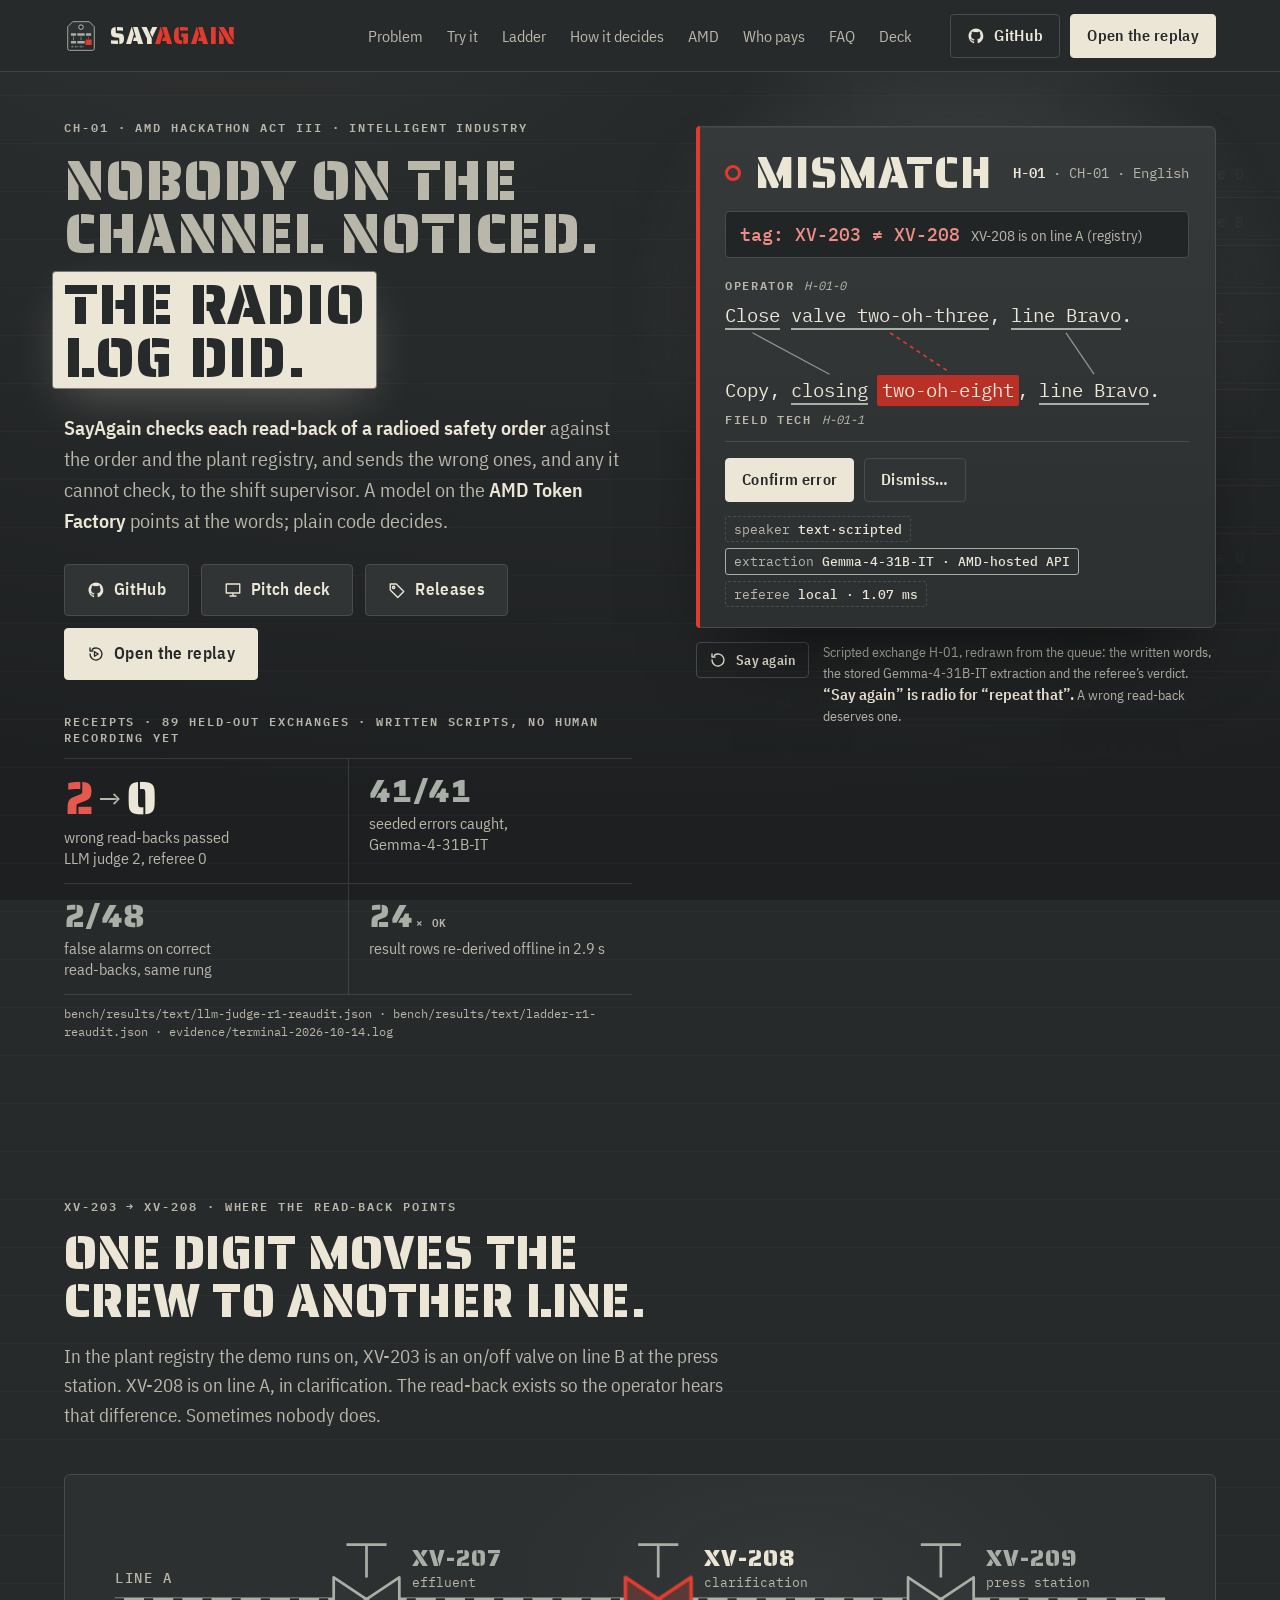
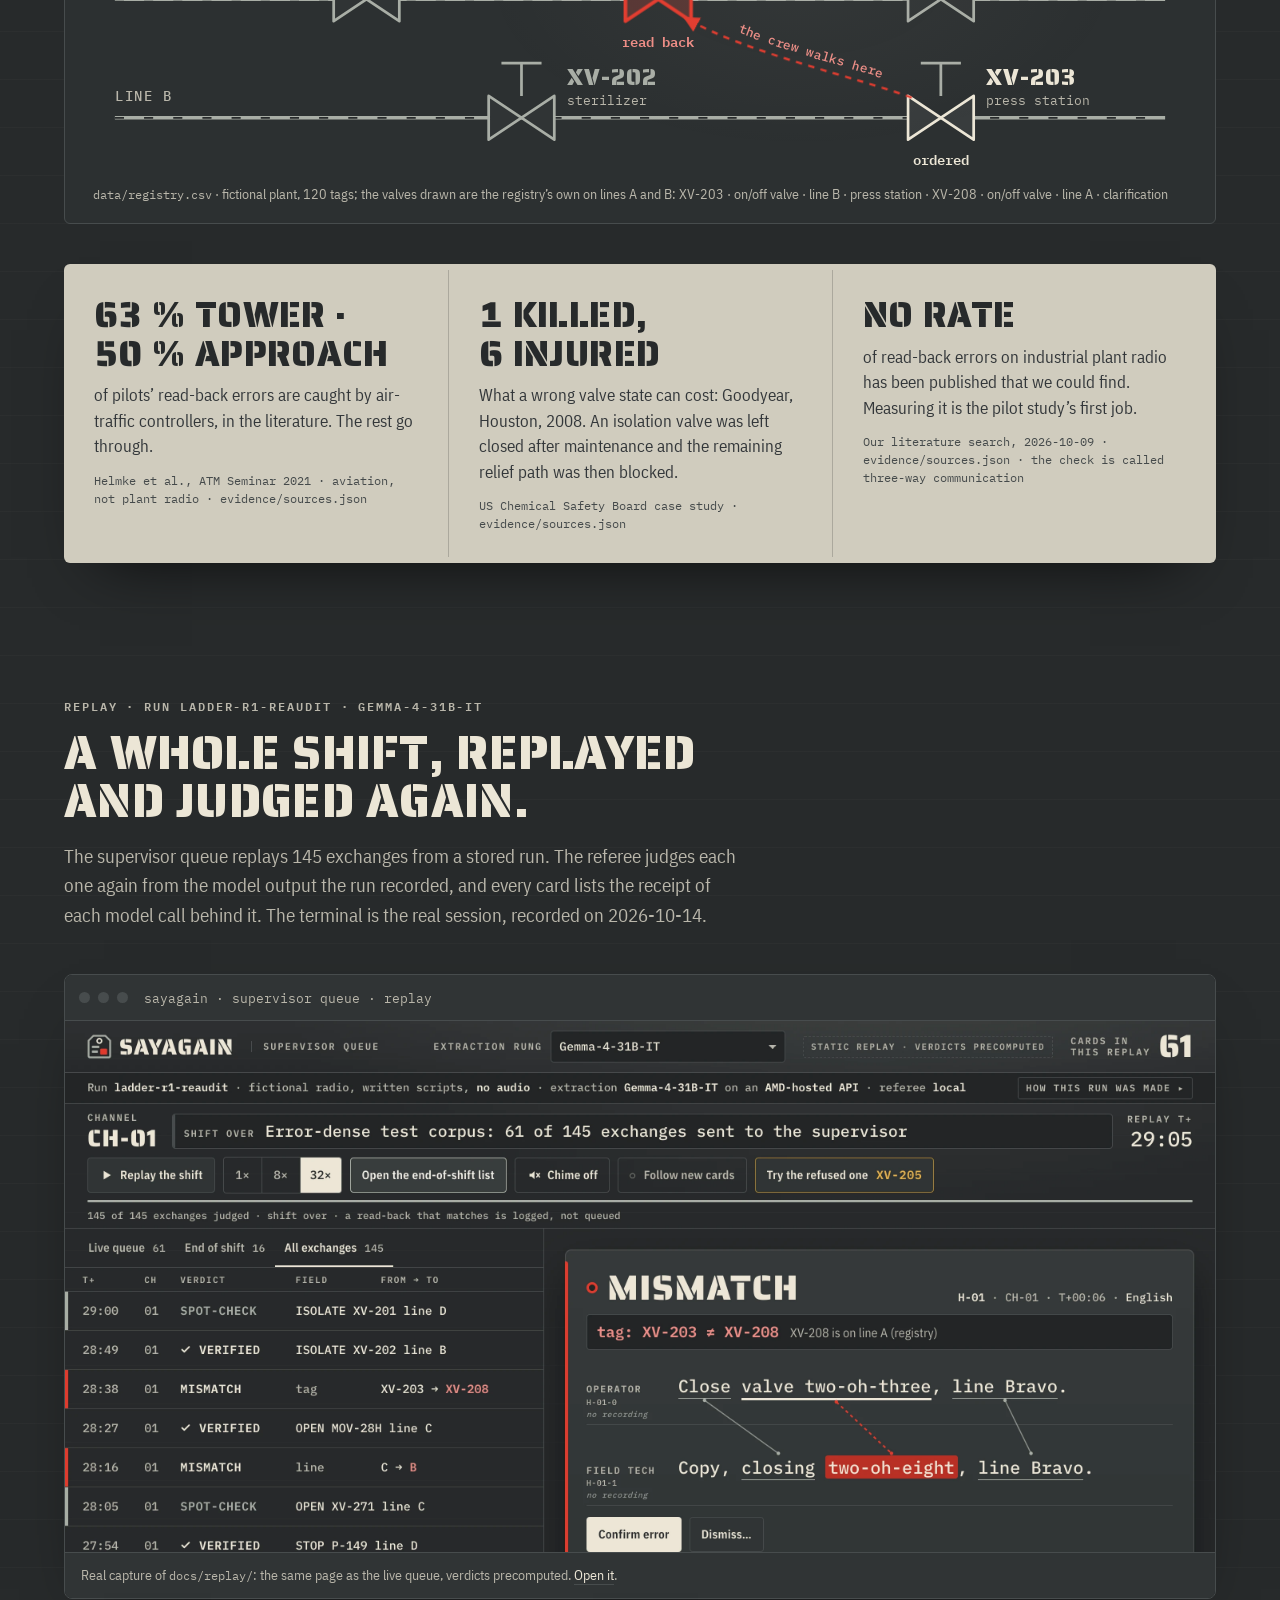
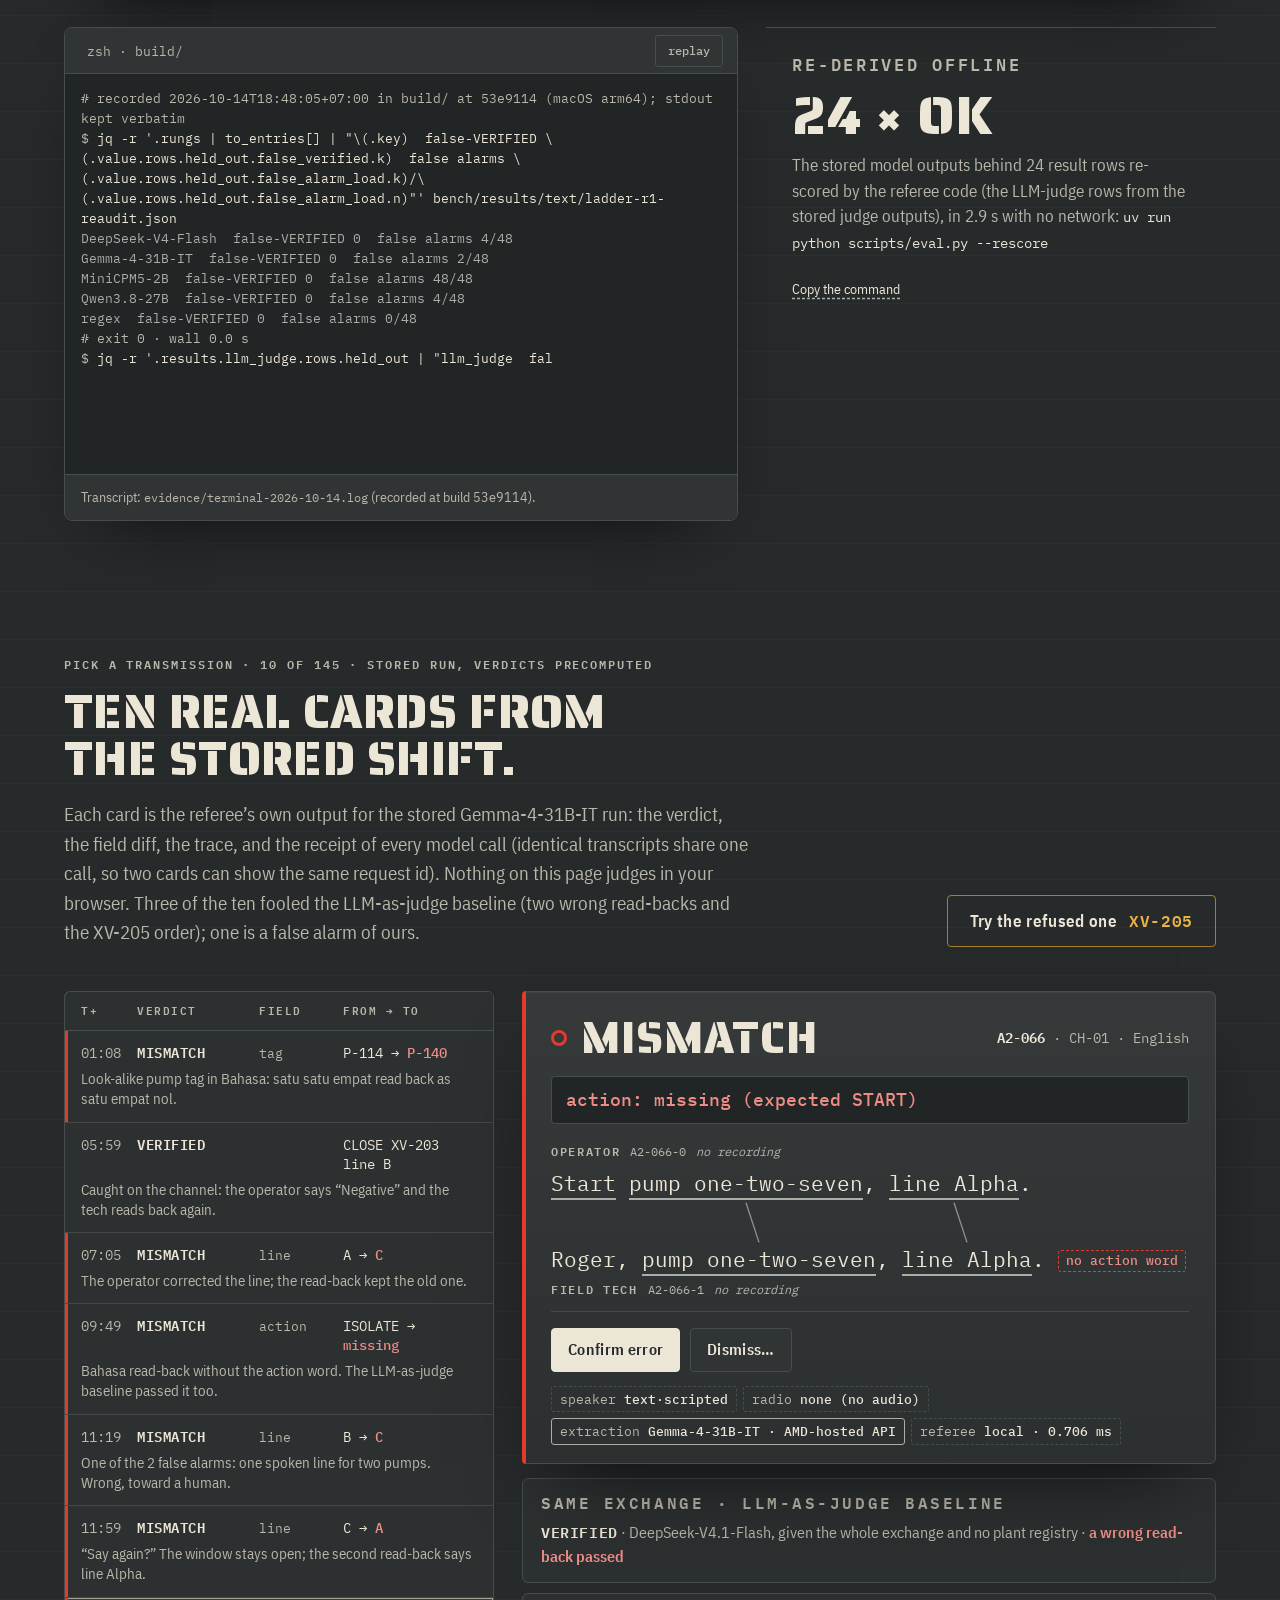
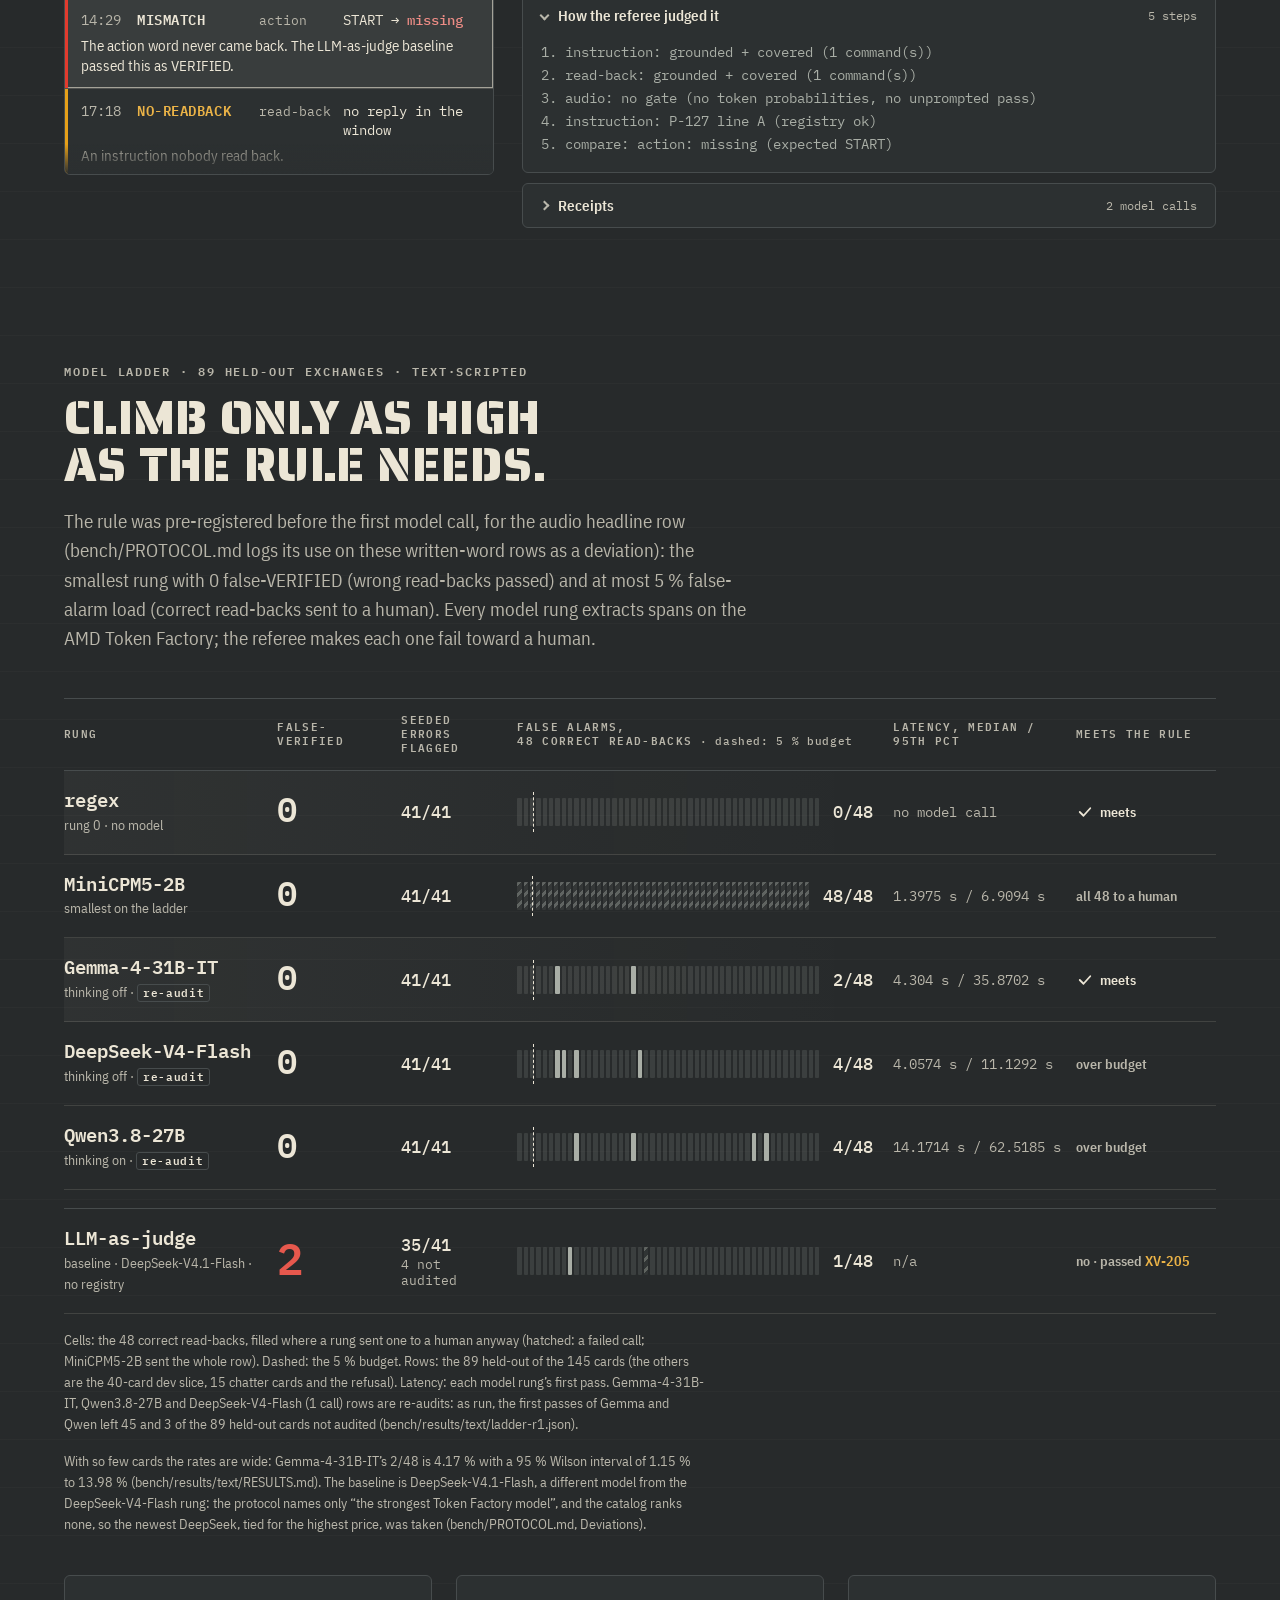
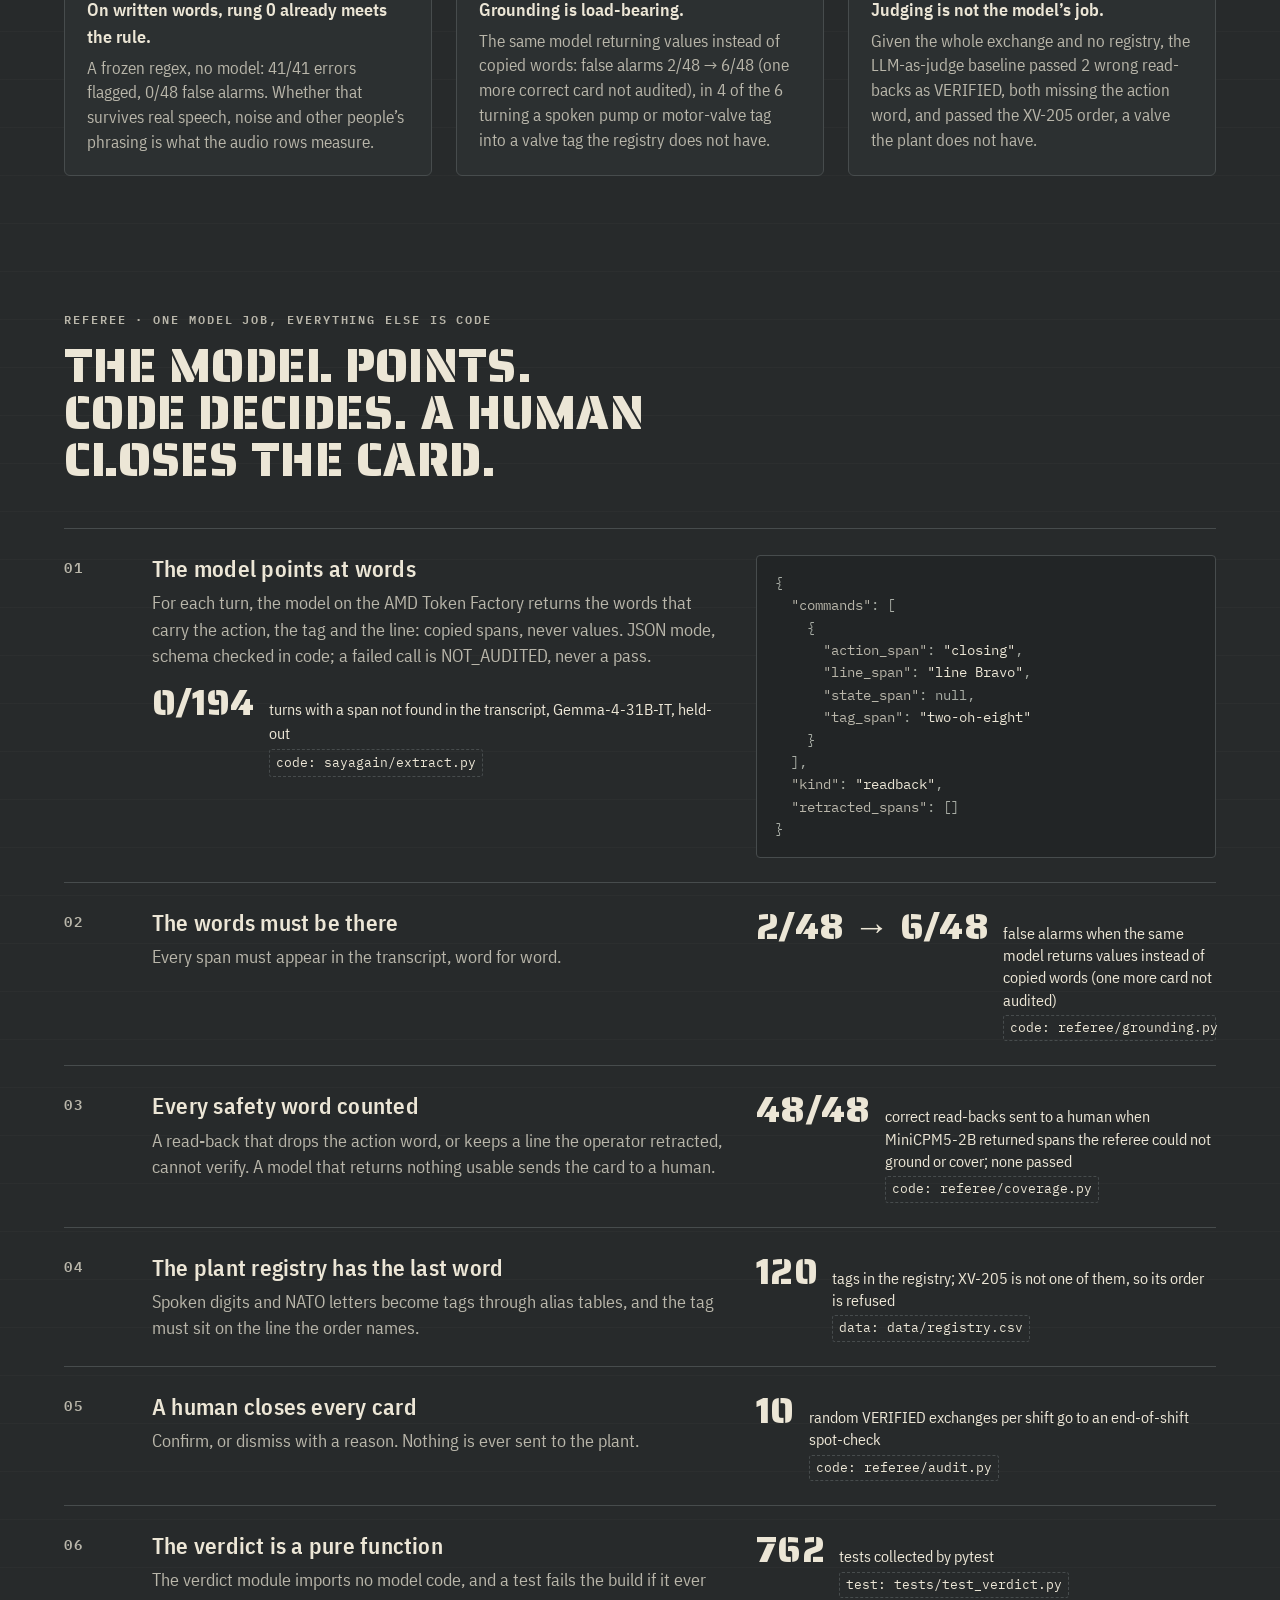
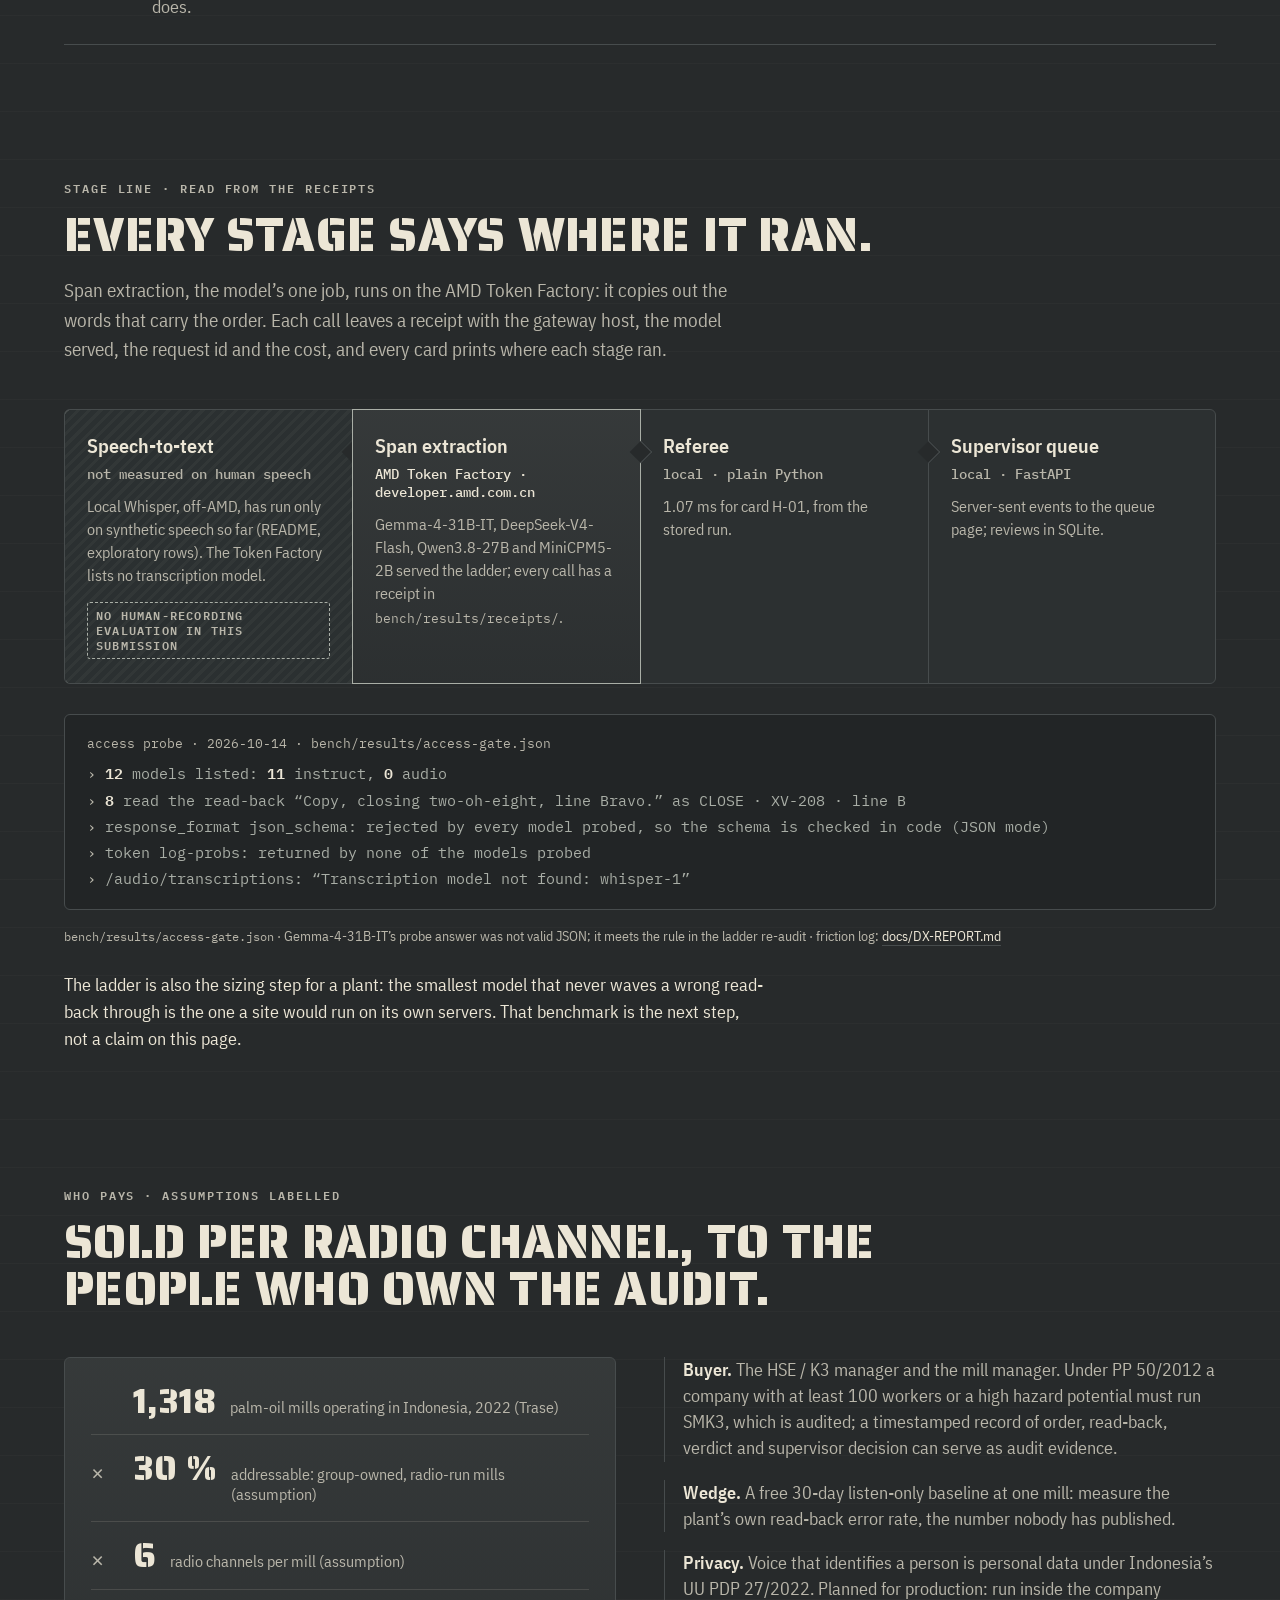
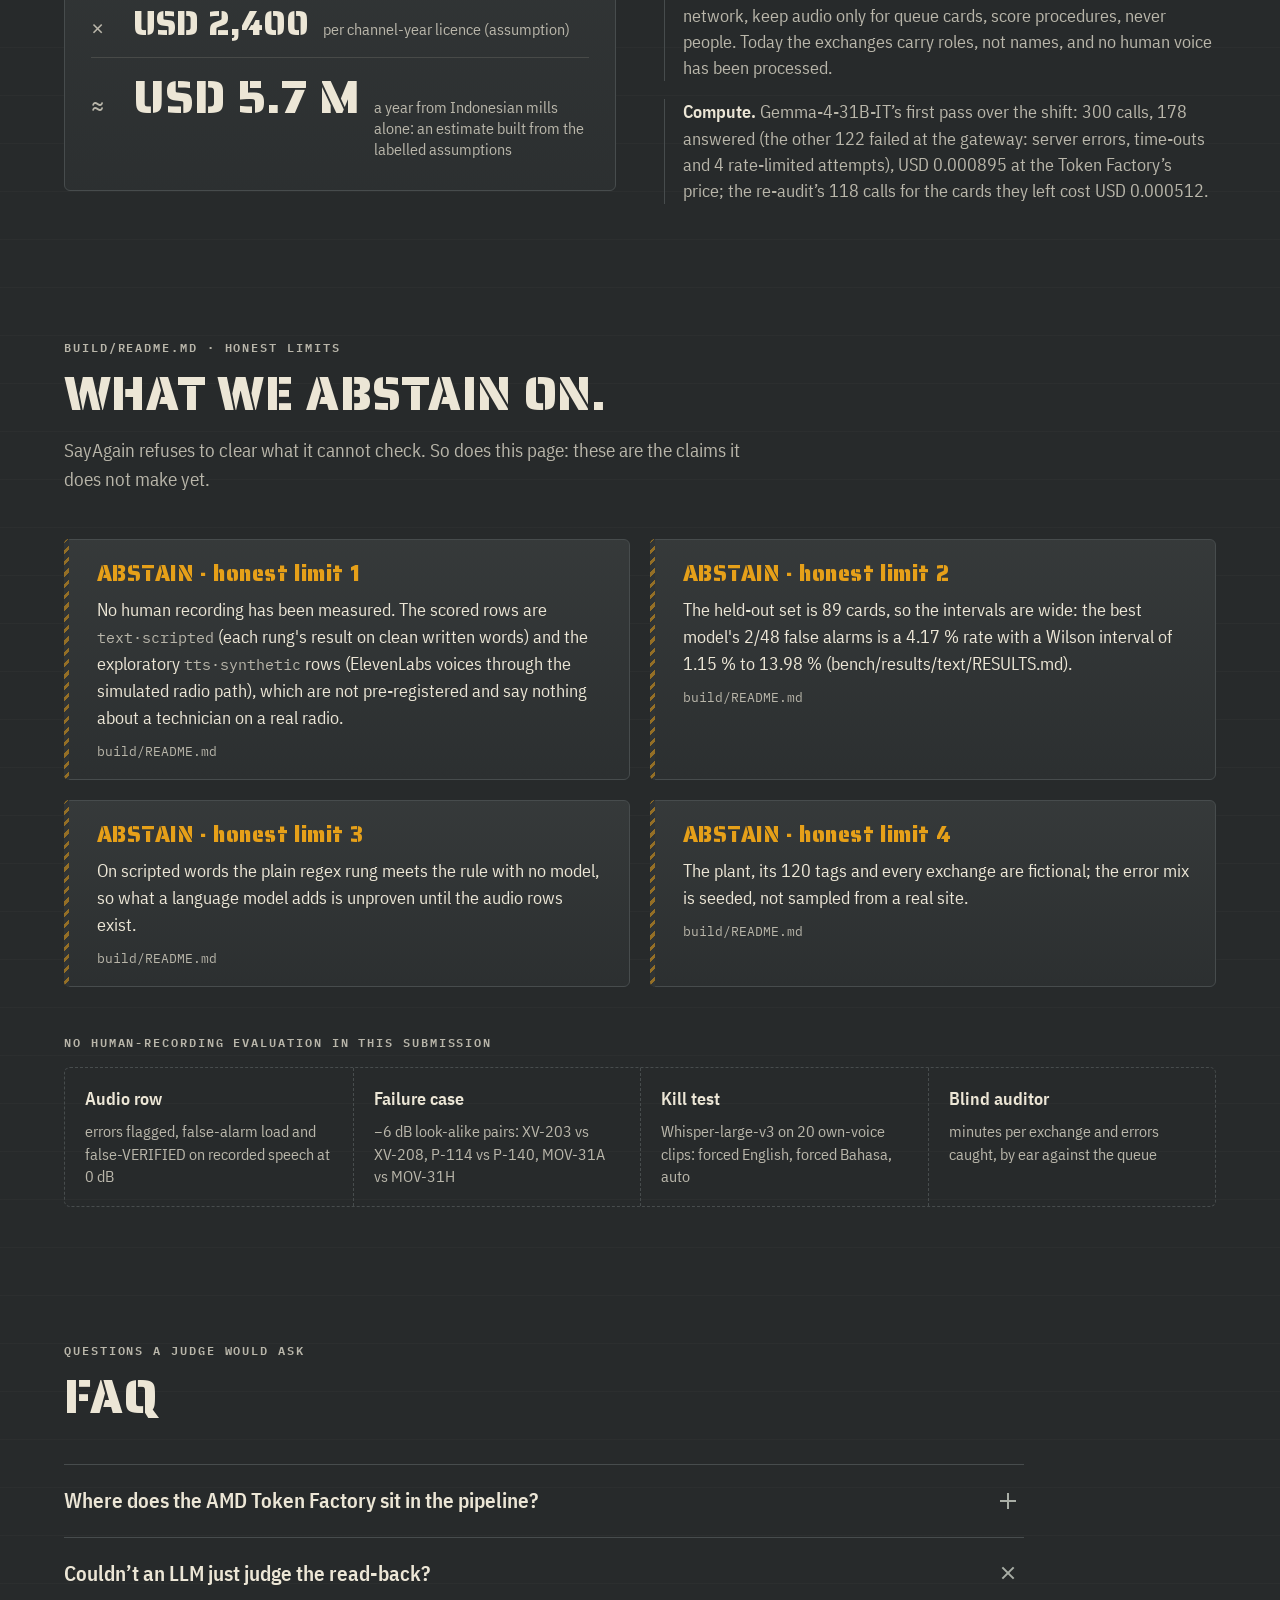
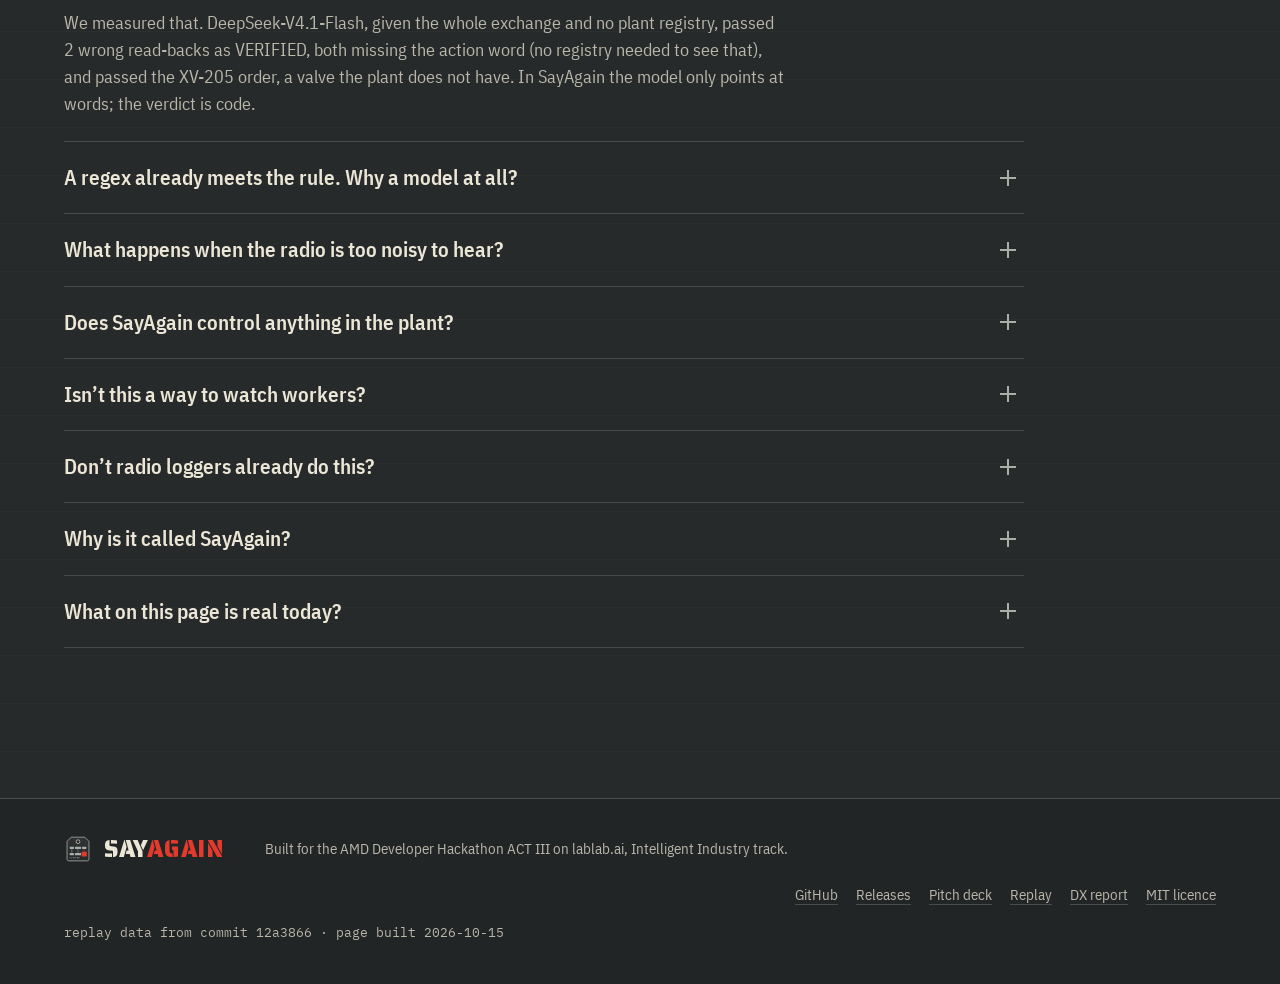
==== docs/index.html @ 12cbca05 "docs(site): a2a r05 QA — landing and deck say 'no human recording' where they said 'no audio' (the R" ====
<!doctype html>
<html lang="en">
<head>
<meta charset="utf-8">
<meta name="viewport" content="width=device-width,initial-scale=1">
<title>SayAgain · every radioed safety read-back, checked</title>
<meta name="description" content="Checks each read-back of a radioed safety order against the plant registry; wrong ones go to the shift supervisor. Measured on scripts; no human recording yet.">
<meta name="theme-color" content="#272A2B">
<meta name="color-scheme" content="dark">
<!-- bump og.png?v= whenever og.png changes: platforms cache the card by URL -->
<link rel="canonical" href="https://sayagain.edycu.dev/">
<meta name="author" content="Edy Cu">
<meta name="twitter:creator" content="@edycutjong">
<meta property="og:type" content="website">
<meta property="og:site_name" content="SayAgain">
<meta property="og:title" content="Nobody on the channel noticed. The radio log did.">
<meta property="og:description" content="The order said two-oh-three; the read-back said two-oh-eight. SayAgain puts that one word in front of the supervisor.">
<meta property="og:url" content="https://sayagain.edycu.dev/">
<meta property="og:image" content="https://sayagain.edycu.dev/assets/og.png?v=3">
<meta property="og:image:width" content="1200">
<meta property="og:image:height" content="630">
<meta property="og:image:alt" content="SayAgain: the read-back two-oh-eight blocked red under the order two-oh-three, verdict MISMATCH">
<meta name="twitter:card" content="summary_large_image">
<meta name="twitter:image" content="https://sayagain.edycu.dev/assets/og.png?v=3">
<link rel="icon" href="assets/favicon.svg" type="image/svg+xml">
<link rel="preload" href="assets/fonts/SairaStencilOne-Regular.woff2" as="font" type="font/woff2" crossorigin>
<link rel="preload" href="assets/fonts/IBMPlexMono-Regular.woff2" as="font" type="font/woff2" crossorigin>
<link rel="preload" href="assets/fonts/IBMPlexSansCondensed-Regular.woff2" as="font" type="font/woff2" crossorigin>
<link rel="preload" href="assets/fonts/IBMPlexSansCondensed-SemiBold.woff2" as="font" type="font/woff2" crossorigin>
<style>
/* design direction: specs/design.md §4, verbatim */
:root {
  --bg:      #272A2B;  /* graphite console paint of a dimmed control room — not the tree's near-black */
  --panel:   #303435;  /* a raised console bezel / a log page under desk light */
  --ink:     #ECE6D6;  /* warm label-stock white, like the printed text on a lockout tag */
  --muted:   #8F938C;  /* grey of normal process values */
  --before:  #A9AEA6;  /* state: read-back unaudited / normal — grey, no colour until something is abnormal */
  --after:   #E23B2E;  /* state: MISMATCH caught — danger-tag red; fires only on a field that differs */
  --abstain: #E6A019;  /* state: ABSTAIN / NO-READBACK — caution amber, "a human must listen" */
  --rule:    #474C4D;  /* hairline rules of the radio log page */
  --font-display: "Saira Stencil One", "Saira Condensed", "Arial Narrow", sans-serif;  /* stencilled equipment-tag lettering from the pipe rack */
  --font-body:    "IBM Plex Sans Condensed", "Arial Narrow", sans-serif;  /* the condensed print of procedures and log sheets */
  --font-data:    "IBM Plex Mono", ui-monospace, monospace;  /* ONLY transcripts, tag numbers, timestamps, channel ids, measured numbers */
}
@font-face{font-family:"Saira Stencil One";src:url(assets/fonts/SairaStencilOne-Regular.woff2) format("woff2");font-display:swap}
@font-face{font-family:"IBM Plex Sans Condensed";src:url(assets/fonts/IBMPlexSansCondensed-Regular.woff2) format("woff2");font-weight:400;font-display:swap}
@font-face{font-family:"IBM Plex Sans Condensed";src:url(assets/fonts/IBMPlexSansCondensed-Italic.woff2) format("woff2");font-weight:400;font-style:italic;font-display:swap}
@font-face{font-family:"IBM Plex Sans Condensed";src:url(assets/fonts/IBMPlexSansCondensed-SemiBold.woff2) format("woff2");font-weight:600;font-display:swap}
@font-face{font-family:"IBM Plex Mono";src:url(assets/fonts/IBMPlexMono-Regular.woff2) format("woff2");font-weight:400;font-display:swap}
@font-face{font-family:"IBM Plex Mono";src:url(assets/fonts/IBMPlexMono-Medium.woff2) format("woff2");font-weight:500;font-display:swap}
@font-face{font-family:"IBM Plex Mono";src:url(assets/fonts/IBMPlexMono-SemiBold.woff2) format("woff2");font-weight:600;font-display:swap}
@keyframes drift{to{transform:translateY(-624px)}}
@keyframes slam{from{background:transparent;transform:scale(.88)}to{background:var(--after-block);transform:none}}
@keyframes drop{from{opacity:0;transform:translateY(-8px)}}
@keyframes spray{from{opacity:0;filter:blur(6px);letter-spacing:.12em}to{opacity:1;filter:none}}
@keyframes flow{to{stroke-dashoffset:-32}}
@keyframes draw{from{opacity:0;stroke-dashoffset:200}to{opacity:1;stroke-dashoffset:0}}
@keyframes hit{from{stroke:var(--before);fill:var(--panel);transform:scale(.8)}to{stroke:var(--after);fill:var(--after-tint);transform:none}}
@keyframes fade{from{opacity:0}to{opacity:1}}
@keyframes blink{to{opacity:0}}
@keyframes fadein{from{opacity:0;transform:translateY(8px)}}
@keyframes under{from{border-bottom-color:transparent}}
@keyframes rail{from{background:var(--rule)}}

</style>
<link rel="stylesheet" href="assets/site.css">
<script>document.documentElement.classList.add('js')</script>
</head>
<body id="top">
<a class="skip" href="#main">Skip to content</a>

<div class="world" aria-hidden="true">
<div class="pool"></div>
<ol class="tape">
<li><span>29:00</span><span>01</span><span class="v-VERIFIED">SPOT-CHECK</span><span></span><span>ISOLATE <span class="nw">XV-201</span> line D</span></li>
<li><span>28:49</span><span>01</span><span class="v-VERIFIED">VERIFIED</span><span></span><span>ISOLATE <span class="nw">XV-202</span> line B</span></li>
<li><span>28:38</span><span>01</span><span class="v-MISMATCH">MISMATCH</span><span>tag</span><span><span class="nw">XV-203</span> → <span class="nw">XV-208</span></span></li>
<li><span>28:27</span><span>01</span><span class="v-VERIFIED">VERIFIED</span><span></span><span>OPEN <span class="nw">MOV-28H</span> line C</span></li>
<li><span>28:16</span><span>01</span><span class="v-MISMATCH">MISMATCH</span><span>line</span><span>C → B</span></li>
<li><span>28:05</span><span>01</span><span class="v-VERIFIED">SPOT-CHECK</span><span></span><span>OPEN <span class="nw">XV-271</span> line C</span></li>
<li><span>27:54</span><span>01</span><span class="v-VERIFIED">VERIFIED</span><span></span><span>STOP <span class="nw">P-149</span> line D</span></li>
<li><span>27:43</span><span>01</span><span class="v-MISMATCH">MISMATCH</span><span>tag</span><span><span class="nw">P-114</span> → <span class="nw">P-140</span></span></li>
<li><span>27:32</span><span>01</span><span class="v-VERIFIED">VERIFIED</span><span></span><span>ISOLATE <span class="nw">XV-247</span> line D</span></li>
<li><span>27:21</span><span>01</span><span class="v-VERIFIED">VERIFIED</span><span></span><span>CLOSE <span class="nw">XV-234</span> line C</span></li>
<li><span>27:10</span><span>01</span><span class="v-VERIFIED">VERIFIED</span><span></span><span>OPEN <span class="nw">XV-219</span> line D</span></li>
<li><span>26:59</span><span>01</span><span class="v-VERIFIED">VERIFIED</span><span></span><span>OPEN <span class="nw">MOV-30C</span> line A</span></li>
<li><span>26:48</span><span>01</span><span class="v-MISMATCH">MISMATCH</span><span>tag</span><span><span class="nw">MOV-31A</span> → <span class="nw">MOV-31H</span></span></li>
<li><span>26:37</span><span>01</span><span class="v-VERIFIED">VERIFIED</span><span></span><span>OPEN <span class="nw">XV-275</span> line D</span></li>
<li><span>26:26</span><span>01</span><span class="v-ABSTAIN">ABSTAIN</span><span>coverage</span><span><span class="nw">P-134</span></span></li>
<li><span>26:15</span><span>01</span><span class="v-VERIFIED">VERIFIED</span><span></span><span>ISOLATE <span class="nw">P-149</span> line D</span></li>
<li><span>26:04</span><span>01</span><span class="v-VERIFIED">SPOT-CHECK</span><span></span><span>OPEN <span class="nw">XV-293</span> line D</span></li>
<li><span>25:53</span><span>01</span><span class="v-MISMATCH">MISMATCH</span><span>tag</span><span><span class="nw">XV-203</span> → <span class="nw">XV-208</span></span></li>
<li><span>25:42</span><span>01</span><span class="v-VERIFIED">VERIFIED</span><span></span><span>START <span class="nw">P-181</span> line D</span></li>
<li><span>25:31</span><span>01</span><span class="v-VERIFIED">VERIFIED</span><span></span><span>OPEN <span class="nw">XV-224</span> line C</span></li>
<li><span>22:35</span><span>01</span><span class="v-MISMATCH">MISMATCH</span><span>command</span><span> → omitted</span></li>
<li><span>22:24</span><span>01</span><span class="v-VERIFIED">VERIFIED</span><span></span><span>OPEN <span class="nw">XV-275</span> line D</span></li>
<li><span>22:13</span><span>01</span><span class="v-MISMATCH">MISMATCH</span><span>tag</span><span><span class="nw">XV-203</span> → <span class="nw">XV-208</span></span></li>
<li><span>22:02</span><span>01</span><span class="v-VERIFIED">VERIFIED</span><span></span><span>ISOLATE <span class="nw">P-117</span> line C</span></li>
<li><span>21:51</span><span>01</span><span class="v-VERIFIED">VERIFIED</span><span></span><span>STOP <span class="nw">P-112</span> line A</span></li>
<li><span>21:30</span><span>01</span><span class="v-VERIFIED">SPOT-CHECK</span><span></span><span>OPEN <span class="nw">XV-296</span> line D</span></li>
</ol>
</div>

<header class="nav">
<a class="brand" href="#top" aria-label="SayAgain, top of page"><img src="assets/icon.svg" alt="" width="34" height="34"><span>SAY<span class="ag">AGAIN</span></span></a>
<nav aria-label="Sections">
<ul class="links">
<li><a href="#consequence">Problem</a></li>
<li><a href="#try">Try it</a></li>
<li><a href="#ladder">Ladder</a></li>
<li><a href="#how">How it decides</a></li>
<li><a href="#amd">AMD</a></li>
<li><a href="#pays">Who pays</a></li>
<li><a href="#faq">FAQ</a></li>
<li><a href="pitch/">Deck</a></li>
</ul>
</nav>
<div class="nav-cta">
<a class="btn ghost gh-btn" href="https://github.com/edycutjong/sayagain" aria-label="GitHub repository"><svg class="gh" viewBox="0 0 24 24" aria-hidden="true"><path d="M12 2a10 10 0 0 0-3.2 19.5c.5.1.7-.2.7-.5v-1.8c-2.8.6-3.4-1.2-3.4-1.2-.5-1.1-1.1-1.5-1.1-1.5-.9-.6.1-.6.1-.6 1 .1 1.5 1 1.5 1 .9 1.5 2.4 1.1 2.9.8.1-.7.4-1.1.6-1.3-2.2-.3-4.6-1.1-4.6-5a3.9 3.9 0 0 1 1-2.7c-.1-.2-.4-1.3.1-2.7 0 0 .8-.3 2.7 1a9.4 9.4 0 0 1 5 0c1.9-1.3 2.7-1 2.7-1 .5 1.4.2 2.5.1 2.7a3.9 3.9 0 0 1 1 2.7c0 3.9-2.4 4.7-4.6 5 .4.3.7.9.7 1.9V21c0 .3.2.6.7.5A10 10 0 0 0 12 2z"/></svg><span>GitHub</span></a>
<a class="btn ink" href="replay/"><span class="t-lg">Open the replay</span><span class="t-sm">Replay</span></a>
</div>
</header>
<nav class="jump" aria-label="Jump to a section"><a href="#consequence">Problem</a><a href="#try">Try it</a><a href="#ladder">Ladder</a><a href="#how">How</a><a href="#amd">AMD</a><a href="#pays">Who pays</a><a href="#faq">FAQ</a><a href="pitch/">Deck</a></nav>

<main id="main">

<section class="fold" aria-labelledby="h1">
<div class="fold-h">
<p class="lab">CH-01 · AMD Hackathon ACT III · Intelligent Industry</p>
<h1 id="h1"><span class="s1">Nobody on the channel noticed.</span> <span class="s2"><span class="chipline">The radio<br class="cb"> log did.</span></span></h1>
<p class="def-sm">SayAgain checks each read-back of a radioed safety order and sends the wrong ones, and any it cannot check, to the shift supervisor. A model on the <b>AMD Token Factory</b> points at the words; plain code decides.</p>
</div>
<div class="fold-card" id="opening">
<article class="xcard v-MISMATCH" id="x-open" data-x="H-01" data-ins="H-01-0" data-rb="H-01-1">
<header class="xc-h">
<p class="xc-v"><i class="ring" aria-hidden="true"></i><span>MISMATCH</span></p>
<p class="xc-meta"><b>H-01</b> · CH-01 · English</p>
</header>
<p class="xc-diff"><b>tag: <span class="nw">XV-203</span> ≠ <span class="nw">XV-208</span></b> <span><span class="nw">XV-208</span> is on line A (registry)</span></p>
<div class="xc-strip">
<div class="xc-turn ins" data-t="H-01-0" data-role="operator">
<p class="who"><b>OPERATOR</b><span>H-01-0</span></p>
<p class="said"><span class="sp" data-f="action" data-c="0">Close</span> <span class="sp" data-f="tag" data-c="0">valve two-oh-three</span>, <span class="sp" data-f="line" data-c="0">line Bravo</span>.</p>
</div>
<div class="xc-turn rb" data-t="H-01-1" data-role="field">
<p class="who"><b>FIELD TECH</b><span>H-01-1</span></p>
<p class="said">Copy, <span class="sp" data-f="action" data-c="0">closing</span> <span class="sp" data-f="tag" data-c="0"><mark class="red">two-oh-eight</mark></span>, <span class="sp" data-f="line" data-c="0">line Bravo</span>.</p>
</div>
<svg class="connectors" aria-hidden="true"></svg>
</div>
<div class="xc-act">
<button type="button" class="btn ink" data-act="confirm">Confirm error</button>
<button type="button" class="btn" data-act="dismiss">Dismiss…</button>
<form class="why" hidden><label>Reason <input name="why" maxlength="120" required placeholder="e.g. the tech corrected it on the channel"></label><button class="btn" type="submit">Dismiss</button></form>
<p class="stamp" role="status" aria-live="polite"></p>
</div>
<ul class="xc-badges">
<li>speaker <b>text·scripted</b></li>
<li class="amd">extraction <b>Gemma-4-31B-IT · <span class="nw">AMD-hosted API</span></b></li>
<li data-src="docs/replay/data/ladder-r1-reaudit--Gemma-4-31B-IT.json">referee <b>local · 1.07 ms</b></li>
</ul>
</article>
<div class="fold-cap">
<button type="button" class="btn ghost sm" id="replay-strip" aria-label="Say again: replay the read-back arriving"><svg viewBox="0 0 24 24" aria-hidden="true"><path d="M4 12a8 8 0 1 0 3-6.2M4 4v4h4"/></svg>Say again</button>
<p>Scripted exchange H-01, redrawn from the queue: the written words, the stored Gemma-4-31B-IT extraction and the referee’s verdict. <b>“Say again” is radio for “repeat that”.</b> A wrong read-back deserves one.</p>
</div>
</div>
<div class="fold-l">
<p class="lede"><span class="lede-def"><b>SayAgain checks each read-back of a radioed safety order</b> against the order and the plant registry, and sends the wrong ones, and any it cannot check, to the shift supervisor. </span><span class="lede-amd">A model on the <b>AMD Token Factory</b> points at the words; plain code decides.</span></p>
<div class="cta">
<a class="btn lg" href="https://github.com/edycutjong/sayagain"><svg class="gh" viewBox="0 0 24 24" aria-hidden="true"><path d="M12 2a10 10 0 0 0-3.2 19.5c.5.1.7-.2.7-.5v-1.8c-2.8.6-3.4-1.2-3.4-1.2-.5-1.1-1.1-1.5-1.1-1.5-.9-.6.1-.6.1-.6 1 .1 1.5 1 1.5 1 .9 1.5 2.4 1.1 2.9.8.1-.7.4-1.1.6-1.3-2.2-.3-4.6-1.1-4.6-5a3.9 3.9 0 0 1 1-2.7c-.1-.2-.4-1.3.1-2.7 0 0 .8-.3 2.7 1a9.4 9.4 0 0 1 5 0c1.9-1.3 2.7-1 2.7-1 .5 1.4.2 2.5.1 2.7a3.9 3.9 0 0 1 1 2.7c0 3.9-2.4 4.7-4.6 5 .4.3.7.9.7 1.9V21c0 .3.2.6.7.5A10 10 0 0 0 12 2z"/></svg>GitHub</a>
<a class="btn lg" href="pitch/"><svg viewBox="0 0 24 24" aria-hidden="true"><path d="M3 4h18v12H3zM12 16v4M8 20h8"/></svg>Pitch deck</a>
<a class="btn lg" href="https://github.com/edycutjong/sayagain/releases/latest" data-release><svg viewBox="0 0 24 24" aria-hidden="true"><path d="M3 12V4h8l10 10-8 8z"/><circle cx="7.5" cy="8.5" r="1.5"/></svg><span data-rv>Releases</span></a>
<a class="btn ink lg" href="replay/"><svg viewBox="0 0 24 24" aria-hidden="true"><path d="M4 12a8 8 0 1 0 3-6.2M4 4v4h4"/><path d="M10 9l5 3-5 3z"/></svg>Open the replay</a>
</div>
<div class="receipts" role="group" aria-label="Receipts">
<p class="lab">Receipts · 89 held-out exchanges · written scripts, no human recording yet</p>
<ul>
<li data-src="bench/results/text/llm-judge-r1-reaudit.json bench/results/text/ladder-r1-reaudit.json"><b class="num"><span class="was">2</span><span class="arw" aria-hidden="true">→</span><span class="sr"> versus </span><span>0</span></b><span>wrong read-backs passed<br>LLM&nbsp;judge&nbsp;2, referee&nbsp;0</span></li>
<li data-src="bench/results/text/ladder-r1-reaudit.json"><b class="num"><span data-count="41">41</span>/41</b><span>seeded errors caught, Gemma-4-31B-IT</span></li>
<li data-src="bench/results/text/ladder-r1-reaudit.json"><b class="num"><span data-count="2">2</span>/48</b><span>false alarms on correct read-backs, same rung</span></li>
<li data-src="evidence/terminal-2026-10-14.log"><b class="num">24<small>× OK</small></b><span>result rows re-derived offline in 2.9 s</span></li>
</ul>
<p class="srcs">bench/results/text/llm-judge-r1-reaudit.json · bench/results/text/ladder-r1-reaudit.json · evidence/terminal-2026-10-14.log</p>
</div>
</div>
</section>



<section class="sec consequence" id="consequence" aria-labelledby="h-con">
<div class="sec-head">
<p class="lab"><span class="nw">XV-203</span> → <span class="nw">XV-208</span> · where the read-back points</p>
<h2 id="h-con">One digit moves the crew to another line.</h2>
<p class="lede">In the plant registry the demo runs on, <span class="nw">XV-203</span> is an on/off valve on line B at the press station. <span class="nw">XV-208</span> is on line A, in clarification. The read-back exists so the operator hears that difference. Sometimes nobody does.</p>
</div>
<figure class="mimic" id="mimic">
<svg viewBox="0 0 1200 300" role="img" aria-labelledby="mimic-t">
<title id="mimic-t">Process graphic of the fictional plant, from the registry: line A with XV-207 (effluent), XV-208 (clarification) and XV-209 (press station); line B with XV-202 (sterilizer) and XV-203 (press station). The order named XV-203 on line B; the read-back named XV-208 on line A.</title>
<g class="ln a"><text x="24" y="92" class="lt">LINE A</text><path class="pipe" d="M24 110 H1176"/><path class="flow" d="M24 110 H1176"/></g>
<g class="ln b"><text x="24" y="222" class="lt">LINE B</text><path class="pipe" d="M24 240 H1176"/><path class="flow" d="M24 240 H1176"/></g>
<g class="vl nb" transform="translate(300 110)"><path class="body" d="M-36 -24 L36 24 L36 -24 L-36 24 Z"/><path class="stem" d="M0 -24 V-60 M-22 -60 H22"/><text x="50" y="-36" class="tg">XV-207</text><text x="50" y="-14" class="ar">effluent</text></g>
<g class="vl to" transform="translate(620 110)"><path class="body" d="M-36 -24 L36 24 L36 -24 L-36 24 Z"/><path class="stem" d="M0 -24 V-60 M-22 -60 H22"/><text x="50" y="-36" class="tg">XV-208</text><text x="50" y="-14" class="ar">clarification</text><text x="0" y="52" class="nt">read back</text></g>
<g class="vl nb" transform="translate(930 110)"><path class="body" d="M-36 -24 L36 24 L36 -24 L-36 24 Z"/><path class="stem" d="M0 -24 V-60 M-22 -60 H22"/><text x="50" y="-36" class="tg">XV-209</text><text x="50" y="-14" class="ar">press station</text></g>
<g class="vl nb" transform="translate(470 240)"><path class="body" d="M-36 -24 L36 24 L36 -24 L-36 24 Z"/><path class="stem" d="M0 -24 V-60 M-22 -60 H22"/><text x="50" y="-36" class="tg">XV-202</text><text x="50" y="-14" class="ar">sterilizer</text></g>
<g class="vl from" transform="translate(930 240)"><path class="body" d="M-36 -24 L36 24 L36 -24 L-36 24 Z"/><path class="stem" d="M0 -24 V-60 M-22 -60 H22"/><text x="50" y="-36" class="tg">XV-203</text><text x="50" y="-14" class="ar">press station</text><text x="0" y="52" class="nt">ordered</text></g>
<defs><marker id="hop-head" viewBox="0 0 10 10" refX="7" refY="5" markerWidth="7" markerHeight="7" orient="auto-start-reverse"><path d="M0 0 L10 5 L0 10 z" class="hop-head"/></marker></defs>
<path class="hop" d="M898 218 C 840 196, 720 170, 652 132" marker-end="url(#hop-head)"/><path id="hop-text" d="M652 132 C 720 170, 840 196, 898 218" fill="none" stroke="none"/><text class="hl" dy="-10"><textPath href="#hop-text" startOffset="140" text-anchor="middle">the crew walks here</textPath></text>
</svg>
<figcaption><code>data/registry.csv</code> · fictional plant, 120 tags; the valves drawn are the registry’s own on lines A and B: <span class="nw"><span class="nw">XV-203</span> · on/off valve · line B · press station</span> · <span class="nw"><span class="nw">XV-208</span> · on/off valve · line A · clarification</span></figcaption>
</figure>
<div class="context band">
<blockquote data-src="evidence/sources.json"><p class="fig"><b class="num"><span class="nw">63 % tower</span> · <span class="nw">50 % approach</span></b></p><p>of pilots’ read-back errors are caught by air-traffic controllers, in the literature. The rest go through.</p><cite>Helmke et al., ATM Seminar 2021 · aviation, not plant radio · evidence/sources.json</cite></blockquote>
<blockquote><p class="fig"><b class="num">1 killed, 6&nbsp;injured</b></p><p>What a wrong valve state can cost: Goodyear, Houston, 2008. An isolation valve was left closed after maintenance and the remaining relief path was then blocked.</p><cite>US Chemical Safety Board case study · evidence/sources.json</cite></blockquote>
<blockquote data-src="evidence/sources.json"><p class="fig"><b class="num">No rate</b></p><p>of read-back errors on industrial plant radio has been published that we could find. Measuring it is the pilot study’s first job.</p><cite>Our literature search, 2026-10-09 · evidence/sources.json · the check is called three-way communication</cite></blockquote>
</div>
</section>

<section class="sec demo" id="demo" aria-labelledby="h-demo">
<div class="sec-head">
<p class="lab">Replay · run ladder-r1-reaudit · Gemma-4-31B-IT</p>
<h2 id="h-demo">A whole shift, replayed and judged again.</h2>
<p class="lede">The supervisor queue replays 145 exchanges from a stored run. The referee judges each one again from the model output the run recorded, and every card lists the receipt of each model call behind it. The terminal is the real session, recorded on 2026-10-14.</p>
</div>
<figure class="browser wide">
<div class="bar"><i></i><i></i><i></i><span>sayagain · supervisor queue · replay</span></div>
<a href="replay/" class="shot"><picture><source media="(max-width: 640px)" srcset="assets/shots/queue-h01-390-card.webp"><img src="assets/shots/queue-h01-crop.webp" width="1440" height="665" loading="lazy" decoding="async" alt="SayAgain supervisor queue replaying the stored shift: the list of exchanges on the left, card H-01 on the right with two-oh-eight blocked red and the buttons Confirm error and Dismiss"></picture></a>
<figcaption>Real capture of <code>docs/replay/</code>: the same page as the live queue, verdicts precomputed. <a href="replay/">Open it</a>.</figcaption>
</figure>
<div class="pair2">
<figure class="term" id="term">
<div class="bar"><span>zsh · build/</span><button type="button" class="tbtn" id="term-play" aria-label="Replay the terminal session">replay</button></div>
<pre tabindex="0" aria-label="Terminal session recorded on 2026-10-14"><span class="ln com" data-src="evidence/terminal-2026-10-14.log"># recorded 2026-10-14T18:48:05+07:00 in build/ at 53e9114 (macOS arm64); stdout kept verbatim</span><span class="ln cmd">jq -r &#x27;.rungs | to_entries[] | &quot;\(.key)  false-VERIFIED \(.value.rows.held_out.false_verified.k)  false alarms \(.value.rows.held_out.false_alarm_load.k)/\(.value.rows.held_out.false_alarm_load.n)&quot;&#x27; bench/results/text/ladder-r1-reaudit.json</span><span class="ln">DeepSeek-V4-Flash  false-VERIFIED 0  false alarms 4/48</span><span class="ln">Gemma-4-31B-IT  false-VERIFIED 0  false alarms 2/48</span><span class="ln">MiniCPM5-2B  false-VERIFIED 0  false alarms 48/48</span><span class="ln">Qwen3.8-27B  false-VERIFIED 0  false alarms 4/48</span><span class="ln">regex  false-VERIFIED 0  false alarms 0/48</span><span class="ln com" data-src="evidence/terminal-2026-10-14.log"># exit 0 · wall 0.0 s</span><span class="ln cmd">jq -r &#x27;.results.llm_judge.rows.held_out | &quot;llm_judge  false-VERIFIED \(.false_verified.k)  false alarms \(.false_alarm_load.k)/\(.false_alarm_load.n)&quot;&#x27; bench/results/text/llm-judge-r1-reaudit.json</span><span class="ln">llm_judge  false-VERIFIED 2  false alarms 1/48</span><span class="ln com" data-src="evidence/terminal-2026-10-14.log"># exit 0 · wall 0.0 s</span><span class="ln cmd">jq -r &#x27;.events[] | select(.type==&quot;judged&quot; and .card.exchange_id==&quot;H-01&quot;) | .card.verdict.trace[]&#x27; docs/replay/data/ladder-r1-reaudit--Gemma-4-31B-IT.json</span><span class="ln">instruction: grounded + covered (1 command(s))</span><span class="ln">read-back: grounded + covered (1 command(s))</span><span class="ln">audio: no gate (no token probabilities, no unprompted pass)</span><span class="ln">instruction: XV-203 line B (registry ok)</span><span class="ln diff">compare: tag: XV-203 ≠ XV-208</span><span class="ln com" data-src="evidence/terminal-2026-10-14.log"># exit 0 · wall 0.0 s</span><span class="ln cmd">jq -c &#x27;.events[] | select(.type==&quot;judged&quot; and .card.exchange_id==&quot;H-01&quot;) | .card.turns[].receipt | {request_id, model_served, host, latency_s}&#x27; docs/replay/data/ladder-r1-reaudit--Gemma-4-31B-IT.json</span><span class="ln">{&quot;request_id&quot;:&quot;980edf5c577d429b906b24cfae299218&quot;,&quot;model_served&quot;:&quot;self-dploy/Gemma-4-31B-IT&quot;,&quot;host&quot;:&quot;developer.amd.com.cn&quot;,&quot;latency_s&quot;:10.7585}</span><span class="ln">{&quot;request_id&quot;:&quot;c9647a04cfcc4eeaadbfa965a4d74c6d&quot;,&quot;model_served&quot;:&quot;self-dploy/Gemma-4-31B-IT&quot;,&quot;host&quot;:&quot;developer.amd.com.cn&quot;,&quot;latency_s&quot;:35.4972}</span><span class="ln com" data-src="evidence/terminal-2026-10-14.log"># exit 0 · wall 0.0 s</span></pre>
<figcaption>Transcript: <code>evidence/terminal-2026-10-14.log</code> (recorded at build 53e9114).</figcaption>
</figure>
<div class="rescore" data-src="evidence/terminal-2026-10-14.log">
<p class="lab">Re-derived offline</p>
<p class="big"><b>24 × OK</b></p>
<p data-src="evidence/terminal-2026-10-14.log">The stored model outputs behind 24 result rows re-scored by the referee code (the LLM-judge rows from the stored judge outputs), in 2.9 s with no network: <code>uv run python scripts/eval.py --rescore</code></p>
<button type="button" class="copy" data-copy="uv run python scripts/eval.py --rescore">Copy the command</button>
</div>
</div>
</section>

<section class="sec try" id="try" aria-labelledby="h-try">
<div class="sec-head">
<p class="lab" data-src="docs/replay/data/ladder-r1-reaudit--Gemma-4-31B-IT.json">Pick a transmission · 10 of 145 · stored run, verdicts precomputed</p>
<h2 id="h-try">Ten real cards from the stored shift.</h2>
<p class="lede">Each card is the referee’s own output for the stored Gemma-4-31B-IT run: the verdict, the field diff, the trace, and the receipt of every model call (identical transcripts share one call, so two cards can show the same request id). Nothing on this page judges in your browser. Three of the ten fooled the LLM-as-judge baseline (two wrong read-backs and the <span class="nw">XV-205</span> order); one is a false alarm of ours.</p>
<button type="button" class="btn amb lg refused" data-pick="R-01"><span>Try the refused one</span><b><span class="nw">XV-205</span></b></button>
</div>
<div class="console">
<div class="log" role="listbox" aria-label="Exchanges" id="picklist">
<div class="log-h" aria-hidden="true"><span>T+</span><span>VERDICT</span><span>FIELD</span><span>FROM → TO</span></div>
<button type="button" role="option" class="row v-MISMATCH" data-pick="H-01" aria-selected="false"><span class="t">00:06</span><span class="vw">MISMATCH</span><span class="f">tag</span><span class="ft"><span class="nw">XV-203</span> → <b><span class="nw">XV-208</span></b></span><span class="why">The two-oh-eight read-back from the top of this page, in the picker.</span></button>
<button type="button" role="option" class="row v-ABSTAIN" data-pick="R-01" aria-selected="false"><span class="t">00:28</span><span class="vw">ABSTAIN</span><span class="f">unknown tag</span><span class="ft"><span class="nw">XV-205</span></span><span class="why">The refused one. <span class="nw">XV-205</span> is not in the plant registry, so the referee will not clear it.</span></button>
<button type="button" role="option" class="row v-MISMATCH" data-pick="A2-003" aria-selected="false"><span class="t">01:08</span><span class="vw">MISMATCH</span><span class="f">tag</span><span class="ft"><span class="nw">P-114</span> → <b><span class="nw">P-140</span></b></span><span class="why">Look-alike pump tag in Bahasa: satu satu empat read back as satu empat nol.</span></button>
<button type="button" role="option" class="row v-VERIFIED" data-pick="A2-026" aria-selected="false"><span class="t">05:59</span><span class="vw">VERIFIED</span><span class="f"></span><span class="ft">CLOSE <span class="nw">XV-203</span> line B</span><span class="why">Caught on the channel: the operator says “Negative” and the tech reads back again.</span></button>
<button type="button" role="option" class="row v-MISMATCH" data-pick="A2-031" aria-selected="false"><span class="t">07:05</span><span class="vw">MISMATCH</span><span class="f">line</span><span class="ft">A → <b>C</b></span><span class="why">The operator corrected the line; the read-back kept the old one.</span></button>
<button type="button" role="option" class="row v-MISMATCH" data-pick="A2-044" aria-selected="false"><span class="t">09:49</span><span class="vw">MISMATCH</span><span class="f">action</span><span class="ft">ISOLATE → <b>missing</b></span><span class="why">Bahasa read-back without the action word. The LLM-as-judge baseline passed it too.</span></button>
<button type="button" role="option" class="row v-MISMATCH" data-pick="A2-050" aria-selected="false"><span class="t">11:19</span><span class="vw">MISMATCH</span><span class="f">line</span><span class="ft">B → <b>C</b></span><span class="why">One of the 2 false alarms: one spoken line for two pumps. Wrong, toward a human.</span></button>
<button type="button" role="option" class="row v-MISMATCH" data-pick="A2-053" aria-selected="false"><span class="t">11:59</span><span class="vw">MISMATCH</span><span class="f">line</span><span class="ft">C → <b>A</b></span><span class="why">“Say again?” The window stays open; the second read-back says line Alpha.</span></button>
<button type="button" role="option" class="row v-MISMATCH" data-pick="A2-066" aria-selected="true"><span class="t">14:29</span><span class="vw">MISMATCH</span><span class="f">action</span><span class="ft">START → <b>missing</b></span><span class="why">The action word never came back. The LLM-as-judge baseline passed this as VERIFIED.</span></button>
<button type="button" role="option" class="row v-NO_READBACK" data-pick="A2-082" aria-selected="false"><span class="t">17:18</span><span class="vw">NO-READBACK</span><span class="f">read-back</span><span class="ft">no reply in the window</span><span class="why">An instruction nobody read back.</span></button>
</div>
<div class="detail" aria-live="polite">
<div class="pick" data-pick-detail="H-01" hidden>
<article class="xcard v-MISMATCH" id="x-H-01" data-x="H-01" data-ins="H-01-0" data-rb="H-01-1">
<header class="xc-h">
<p class="xc-v"><i class="ring" aria-hidden="true"></i><span>MISMATCH</span></p>
<p class="xc-meta"><b>H-01</b> · CH-01 · English</p>
</header>
<p class="xc-diff"><b>tag: <span class="nw">XV-203</span> ≠ <span class="nw">XV-208</span></b> <span><span class="nw">XV-208</span> is on line A (registry)</span></p>
<div class="xc-strip">
<div class="xc-turn ins" data-t="H-01-0" data-role="operator">
<p class="who"><b>OPERATOR</b><span>H-01-0</span><span>no recording</span></p>
<p class="said"><span class="sp" data-f="action" data-c="0">Close</span> <span class="sp" data-f="tag" data-c="0">valve two-oh-three</span>, <span class="sp" data-f="line" data-c="0">line Bravo</span>.</p>
</div>
<div class="xc-turn rb" data-t="H-01-1" data-role="field">
<p class="who"><b>FIELD TECH</b><span>H-01-1</span><span>no recording</span></p>
<p class="said">Copy, <span class="sp" data-f="action" data-c="0">closing</span> <span class="sp" data-f="tag" data-c="0"><mark class="red">two-oh-eight</mark></span>, <span class="sp" data-f="line" data-c="0">line Bravo</span>.</p>
</div>
<svg class="connectors" aria-hidden="true"></svg>
</div>
<div class="xc-act">
<button type="button" class="btn ink" data-act="confirm">Confirm error</button>
<button type="button" class="btn" data-act="dismiss">Dismiss…</button>
<form class="why" hidden><label>Reason <input name="why" maxlength="120" required placeholder="e.g. the tech corrected it on the channel"></label><button class="btn" type="submit">Dismiss</button></form>
<p class="stamp" role="status" aria-live="polite"></p>
</div>
<ul class="xc-badges">
<li>speaker <b>text·scripted</b></li>
<li>radio <b>none (no audio)</b></li>
<li class="amd">extraction <b>Gemma-4-31B-IT · <span class="nw">AMD-hosted API</span></b></li>
<li data-src="docs/replay/data/ladder-r1-reaudit--Gemma-4-31B-IT.json">referee <b>local · 1.07 ms</b></li>
</ul>
</article>
<div class="judge v-MISMATCH">
<p class="lab">Same exchange · LLM-as-judge baseline</p>
<p><b>MISMATCH</b> · DeepSeek-V4.1-Flash, given the whole exchange and no plant registry</p>
</div>
<details class="trace" open><summary>How the referee judged it <span>5 steps</span></summary><ol>
<li>instruction: grounded + covered (1 command(s))</li>
<li>read-back: grounded + covered (1 command(s))</li>
<li>audio: no gate (no token probabilities, no unprompted pass)</li>
<li>instruction: <span class="nw">XV-203</span> line B (registry ok)</li>
<li>compare: tag: <span class="nw">XV-203</span> ≠ <span class="nw">XV-208</span></li>
</ol></details>
<details class="rcpt"><summary>Receipts <span>2 model calls</span></summary><ul>
<li data-src="docs/replay/data/ladder-r1-reaudit--Gemma-4-31B-IT.json"><b>H-01-0</b> <code>980edf5c577d429b906b24cfae299218</code> self-dploy/Gemma-4-31B-IT · developer.amd.com.cn · latency 10.7585 s · cost_usd 1.29535e-05</li>
<li data-src="docs/replay/data/ladder-r1-reaudit--Gemma-4-31B-IT.json"><b>H-01-1</b> <code>c9647a04cfcc4eeaadbfa965a4d74c6d</code> self-dploy/Gemma-4-31B-IT · developer.amd.com.cn · latency 35.4972 s · cost_usd 4.8937e-06</li>
</ul></details>
</div>
<div class="pick" data-pick-detail="R-01" hidden>
<article class="xcard v-ABSTAIN" id="x-R-01" data-x="R-01" data-ins="R-01-0" data-rb="R-01-1">
<header class="xc-h">
<p class="xc-v"><i class="ring" aria-hidden="true"></i><span>ABSTAIN</span></p>
<p class="xc-meta"><b>R-01</b> · CH-01 · English</p>
</header>
<p class="xc-diff amb"><b>ABSTAIN · unknown tag</b> <span>cannot clear this exchange: a human must check it</span></p>
<div class="xc-strip">
<div class="xc-turn ins" data-t="R-01-0" data-role="operator">
<p class="who"><b>OPERATOR</b><span>R-01-0</span><span>no recording</span></p>
<p class="chip amb"><span class="nw">XV-205</span> not in registry</p>
<p class="said"><span class="sp" data-f="action" data-c="0">Close</span> <span class="sp amb" data-f="tag" data-c="0">valve two-oh-five</span>, <span class="sp" data-f="line" data-c="0">line Charlie</span>.</p>
</div>
<div class="xc-turn rb" data-t="R-01-1" data-role="field">
<p class="who"><b>FIELD TECH</b><span>R-01-1</span><span>no recording</span></p>
<p class="said">Copy, <span class="sp" data-f="action" data-c="0">closing</span> <span class="sp" data-f="tag" data-c="0">two-oh-five</span>, <span class="sp" data-f="line" data-c="0">line Charlie</span>.</p>
</div>
<svg class="connectors" aria-hidden="true"></svg>
</div>
<div class="xc-act">
<button type="button" class="btn ink" data-act="confirm">Confirm: needs follow-up</button>
<button type="button" class="btn" data-act="dismiss">Dismiss…</button>
<form class="why" hidden><label>Reason <input name="why" maxlength="120" required placeholder="e.g. the tech corrected it on the channel"></label><button class="btn" type="submit">Dismiss</button></form>
<p class="stamp" role="status" aria-live="polite"></p>
</div>
<ul class="xc-badges">
<li>speaker <b>text·scripted</b></li>
<li>radio <b>none (no audio)</b></li>
<li class="amd">extraction <b>Gemma-4-31B-IT · <span class="nw">AMD-hosted API</span></b></li>
<li data-src="docs/replay/data/ladder-r1-reaudit--Gemma-4-31B-IT.json">referee <b>local · 0.768 ms</b></li>
</ul>
</article>
<div class="judge v-VERIFIED">
<p class="lab">Same exchange · LLM-as-judge baseline</p>
<p><b>VERIFIED</b> · DeepSeek-V4.1-Flash, given the whole exchange and no plant registry · <span class="wrong amb">an order for equipment the registry does not have, passed</span></p>
</div>
<details class="trace" open><summary>How the referee judged it <span>4 steps</span></summary><ol>
<li>instruction: grounded + covered (1 command(s))</li>
<li>read-back: grounded + covered (1 command(s))</li>
<li>audio: no gate (no token probabilities, no unprompted pass)</li>
<li>instruction: unknown tag</li>
</ol></details>
<details class="rcpt"><summary>Receipts <span>2 model calls</span></summary><ul>
<li data-src="docs/replay/data/ladder-r1-reaudit--Gemma-4-31B-IT.json"><b>R-01-0</b> <code>bedcfa9abacf42fd8a45e4f0c52526ce</code> self-dploy/Gemma-4-31B-IT · developer.amd.com.cn · latency 46.0285 s · cost_usd 4.6529e-06</li>
<li data-src="docs/replay/data/ladder-r1-reaudit--Gemma-4-31B-IT.json"><b>R-01-1</b> <code>d1a37fe88a3d41fab45cb507d428ff4a</code> self-dploy/Gemma-4-31B-IT · developer.amd.com.cn · latency 24.1268 s · cost_usd 4.6536e-06</li>
</ul></details>
</div>
<div class="pick" data-pick-detail="A2-003" hidden>
<article class="xcard v-MISMATCH" id="x-A2-003" data-x="A2-003" data-ins="A2-003-0" data-rb="A2-003-1">
<header class="xc-h">
<p class="xc-v"><i class="ring" aria-hidden="true"></i><span>MISMATCH</span></p>
<p class="xc-meta"><b>A2-003</b> · CH-01 · Bahasa + English</p>
</header>
<p class="xc-diff"><b>tag: <span class="nw">P-114</span> ≠ <span class="nw">P-140</span></b> <span><span class="nw">P-140</span> is on line C (registry)</span></p>
<div class="xc-strip">
<div class="xc-turn ins" data-t="A2-003-0" data-role="operator">
<p class="who"><b>OPERATOR</b><span>A2-003-0</span><span>no recording</span></p>
<p class="said">Tolong <span class="sp" data-f="action" data-c="0">matikan</span> <span class="sp" data-f="tag" data-c="0">pompa satu satu empat</span>, <span class="sp" data-f="line" data-c="0">jalur Charlie</span>.</p>
</div>
<div class="xc-turn rb" data-t="A2-003-1" data-role="field">
<p class="who"><b>FIELD TECH</b><span>A2-003-1</span><span>no recording</span></p>
<p class="said">Siap, <span class="sp" data-f="action" data-c="0">matikan</span> <span class="sp" data-f="tag" data-c="0">pompa satu empat <mark class="red">nol</mark></span>, <span class="sp" data-f="line" data-c="0">jalur Charlie</span>.</p>
</div>
<svg class="connectors" aria-hidden="true"></svg>
</div>
<div class="xc-act">
<button type="button" class="btn ink" data-act="confirm">Confirm error</button>
<button type="button" class="btn" data-act="dismiss">Dismiss…</button>
<form class="why" hidden><label>Reason <input name="why" maxlength="120" required placeholder="e.g. the tech corrected it on the channel"></label><button class="btn" type="submit">Dismiss</button></form>
<p class="stamp" role="status" aria-live="polite"></p>
</div>
<ul class="xc-badges">
<li>speaker <b>text·scripted</b></li>
<li>radio <b>none (no audio)</b></li>
<li class="amd">extraction <b>Gemma-4-31B-IT · <span class="nw">AMD-hosted API</span></b></li>
<li data-src="docs/replay/data/ladder-r1-reaudit--Gemma-4-31B-IT.json">referee <b>local · 0.845 ms</b></li>
</ul>
</article>
<div class="judge v-MISMATCH">
<p class="lab">Same exchange · LLM-as-judge baseline</p>
<p><b>MISMATCH</b> · DeepSeek-V4.1-Flash, given the whole exchange and no plant registry</p>
</div>
<details class="trace" open><summary>How the referee judged it <span>5 steps</span></summary><ol>
<li>instruction: grounded + covered (1 command(s))</li>
<li>read-back: grounded + covered (1 command(s))</li>
<li>audio: no gate (no token probabilities, no unprompted pass)</li>
<li>instruction: <span class="nw">P-114</span> line C (registry ok)</li>
<li>compare: tag: <span class="nw">P-114</span> ≠ <span class="nw">P-140</span></li>
</ol></details>
<details class="rcpt"><summary>Receipts <span>2 model calls</span></summary><ul>
<li data-src="docs/replay/data/ladder-r1-reaudit--Gemma-4-31B-IT.json"><b>A2-003-0</b> <code>a8c9926c29e146ca94fd650e960c7f37</code> self-dploy/Gemma-4-31B-IT · developer.amd.com.cn · latency 11.889 s · cost_usd 4.9637e-06</li>
<li data-src="docs/replay/data/ladder-r1-reaudit--Gemma-4-31B-IT.json"><b>A2-003-1</b> <code>962e9250fdd3426fa133e0f1a517e214</code> self-dploy/Gemma-4-31B-IT · developer.amd.com.cn · latency 3.7852 s · cost_usd 4.8958e-06</li>
</ul></details>
</div>
<div class="pick" data-pick-detail="A2-026" hidden>
<article class="xcard v-VERIFIED" id="x-A2-026" data-x="A2-026" data-ins="A2-026-2" data-rb="A2-026-3">
<header class="xc-h">
<p class="xc-v"><i class="ring" aria-hidden="true"></i><span>VERIFIED</span></p>
<p class="xc-meta"><b>A2-026</b> · CH-01 · English</p>
</header>
<p class="xc-diff ok"><b>VERIFIED</b> <span>every field of the read-back matches the order · caught on the channel</span></p>
<div class="xc-strip">
<div class="xc-turn off" data-t="A2-026-0" data-role="operator">
<p class="who"><b>OPERATOR</b><span>A2-026-0</span><span>no recording</span></p>
<p class="said"><span class="sp" data-f="action" data-c="0">Close</span> <span class="sp" data-f="tag" data-c="0">valve two-oh-three</span>, <span class="sp" data-f="line" data-c="0">line Bravo</span>.</p>
</div>
<div class="xc-turn off" data-t="A2-026-1" data-role="field">
<p class="who"><b>FIELD TECH</b><span>A2-026-1</span><span>no recording</span></p>
<p class="said">Roger, <span class="sp" data-f="action" data-c="0">closing</span> <span class="sp" data-f="tag" data-c="0">valve two-oh-eight</span>, <span class="sp" data-f="line" data-c="0">line Bravo</span>.</p>
</div>
<div class="xc-turn ins" data-t="A2-026-2" data-role="operator">
<p class="who"><b>OPERATOR</b><span>A2-026-2</span><span>no recording</span></p>
<p class="said">Negative, <span class="sp" data-f="action" data-c="0">close</span> <span class="sp" data-f="tag" data-c="0">valve two-oh-three</span>, <span class="sp" data-f="line" data-c="0">line Bravo</span>.</p>
</div>
<div class="xc-turn rb" data-t="A2-026-3" data-role="field">
<p class="who"><b>FIELD TECH</b><span>A2-026-3</span><span>no recording</span></p>
<p class="said">Copy, <span class="sp" data-f="action" data-c="0">closing</span> <span class="sp" data-f="tag" data-c="0">two-oh-three</span>, <span class="sp" data-f="line" data-c="0">line Bravo</span>.</p>
</div>
<div class="xc-turn off" data-t="A2-026-4" data-role="operator">
<p class="who"><b>OPERATOR</b><span>A2-026-4</span><span>no recording</span></p>
<p class="said">Correct.</p>
</div>
<svg class="connectors" aria-hidden="true"></svg>
</div>
<ul class="xc-badges">
<li>speaker <b>text·scripted</b></li>
<li>radio <b>none (no audio)</b></li>
<li class="amd">extraction <b>Gemma-4-31B-IT · <span class="nw">AMD-hosted API</span></b></li>
<li data-src="docs/replay/data/ladder-r1-reaudit--Gemma-4-31B-IT.json">referee <b>local · 1.648 ms</b></li>
</ul>
</article>
<div class="judge v-VERIFIED">
<p class="lab">Same exchange · LLM-as-judge baseline</p>
<p><b>VERIFIED</b> · DeepSeek-V4.1-Flash, given the whole exchange and no plant registry</p>
</div>
<details class="trace" open><summary>How the referee judged it <span>5 steps</span></summary><ol>
<li>instruction: grounded + covered (1 command(s))</li>
<li>read-back: grounded + covered (1 command(s))</li>
<li>audio: no gate (no token probabilities, no unprompted pass)</li>
<li>instruction: <span class="nw">XV-203</span> line B (registry ok)</li>
<li>compare: every field equal</li>
</ol></details>
<details class="rcpt"><summary>Receipts <span>5 model calls</span></summary><ul>
<li data-src="docs/replay/data/ladder-r1-reaudit--Gemma-4-31B-IT.json"><b>A2-026-0</b> <code>980edf5c577d429b906b24cfae299218</code> self-dploy/Gemma-4-31B-IT · developer.amd.com.cn · latency 10.7585 s · cost_usd 1.29535e-05</li>
<li data-src="docs/replay/data/ladder-r1-reaudit--Gemma-4-31B-IT.json"><b>A2-026-1</b> <code>bd45495374ae4e2db2caee374d8f20fc</code> self-dploy/Gemma-4-31B-IT · developer.amd.com.cn · latency 3.3286 s · cost_usd 4.8958e-06</li>
<li data-src="docs/replay/data/ladder-r1-reaudit--Gemma-4-31B-IT.json"><b>A2-026-2</b> <code>281ebbf2d8584e8f92f4afc4258daeee</code> self-dploy/Gemma-4-31B-IT · developer.amd.com.cn · latency 4.5289 s · cost_usd 4.8944e-06</li>
<li data-src="docs/replay/data/ladder-r1-reaudit--Gemma-4-31B-IT.json"><b>A2-026-3</b> <code>020cf5b5674f43cd92f9f9d7ecd27f46</code> self-dploy/Gemma-4-31B-IT · developer.amd.com.cn · latency 4.9228 s · cost_usd 4.8251e-06</li>
<li data-src="docs/replay/data/ladder-r1-reaudit--Gemma-4-31B-IT.json"><b>A2-026-4</b> <code>b18a4bb810f74abaacc680ba5dde35e3</code> self-dploy/Gemma-4-31B-IT · developer.amd.com.cn · latency 2.0134 s · cost_usd 1.9537e-06</li>
</ul></details>
</div>
<div class="pick" data-pick-detail="A2-031" hidden>
<article class="xcard v-MISMATCH" id="x-A2-031" data-x="A2-031" data-ins="A2-031-0" data-rb="A2-031-1">
<header class="xc-h">
<p class="xc-v"><i class="ring" aria-hidden="true"></i><span>MISMATCH</span></p>
<p class="xc-meta"><b>A2-031</b> · CH-01 · English</p>
</header>
<p class="xc-diff"><b>line: A ≠ C</b></p>
<div class="xc-strip">
<div class="xc-turn ins" data-t="A2-031-0" data-role="operator">
<p class="who"><b>OPERATOR</b><span>A2-031-0</span><span>no recording</span></p>
<p class="said"><span class="sp" data-f="action" data-c="0">Open</span> <span class="sp" data-f="tag" data-c="0">valve two-four-two</span>, line Charlie, correction, <span class="sp" data-f="line" data-c="0">line Alpha</span>.</p>
</div>
<div class="xc-turn rb" data-t="A2-031-1" data-role="field">
<p class="who"><b>FIELD TECH</b><span>A2-031-1</span><span>no recording</span></p>
<p class="said">Copy, <span class="sp" data-f="action" data-c="0">opening</span> <span class="sp" data-f="tag" data-c="0">two-four-two</span>, <span class="sp" data-f="line" data-c="0">line <mark class="red">Charlie</mark></span>.</p>
</div>
<svg class="connectors" aria-hidden="true"></svg>
</div>
<div class="xc-act">
<button type="button" class="btn ink" data-act="confirm">Confirm error</button>
<button type="button" class="btn" data-act="dismiss">Dismiss…</button>
<form class="why" hidden><label>Reason <input name="why" maxlength="120" required placeholder="e.g. the tech corrected it on the channel"></label><button class="btn" type="submit">Dismiss</button></form>
<p class="stamp" role="status" aria-live="polite"></p>
</div>
<ul class="xc-badges">
<li>speaker <b>text·scripted</b></li>
<li>radio <b>none (no audio)</b></li>
<li class="amd">extraction <b>Gemma-4-31B-IT · <span class="nw">AMD-hosted API</span></b></li>
<li data-src="docs/replay/data/ladder-r1-reaudit--Gemma-4-31B-IT.json">referee <b>local · 0.968 ms</b></li>
</ul>
</article>
<div class="judge v-MISMATCH">
<p class="lab">Same exchange · LLM-as-judge baseline</p>
<p><b>MISMATCH</b> · DeepSeek-V4.1-Flash, given the whole exchange and no plant registry</p>
</div>
<details class="trace" open><summary>How the referee judged it <span>5 steps</span></summary><ol>
<li>instruction: grounded + covered (1 command(s))</li>
<li>read-back: grounded + covered (1 command(s))</li>
<li>audio: no gate (no token probabilities, no unprompted pass)</li>
<li>instruction: <span class="nw">XV-242</span> line A (registry ok)</li>
<li>compare: line: A ≠ C</li>
</ol></details>
<details class="rcpt"><summary>Receipts <span>2 model calls</span></summary><ul>
<li data-src="docs/replay/data/ladder-r1-reaudit--Gemma-4-31B-IT.json"><b>A2-031-0</b> <code>4b790cfda14a4917a8b126c983758358</code> self-dploy/Gemma-4-31B-IT · developer.amd.com.cn · latency 4.5523 s · cost_usd 5.1737e-06</li>
<li data-src="docs/replay/data/ladder-r1-reaudit--Gemma-4-31B-IT.json"><b>A2-031-1</b> <code>682383d635dc4dfcb1d252b2021e1ff1</code> self-dploy/Gemma-4-31B-IT · developer.amd.com.cn · latency 8.0199 s · cost_usd 4.8251e-06</li>
</ul></details>
</div>
<div class="pick" data-pick-detail="A2-044" hidden>
<article class="xcard v-MISMATCH" id="x-A2-044" data-x="A2-044" data-ins="A2-044-0" data-rb="A2-044-1">
<header class="xc-h">
<p class="xc-v"><i class="ring" aria-hidden="true"></i><span>MISMATCH</span></p>
<p class="xc-meta"><b>A2-044</b> · CH-01 · Bahasa + English</p>
</header>
<p class="xc-diff"><b>action: missing (expected ISOLATE)</b></p>
<div class="xc-strip">
<div class="xc-turn ins" data-t="A2-044-0" data-role="operator">
<p class="who"><b>OPERATOR</b><span>A2-044-0</span><span>no recording</span></p>
<p class="said"><span class="sp" data-f="action" data-c="0">Isolasi</span> <span class="sp" data-f="tag" data-c="0">pompa satu empat dua</span>, <span class="sp" data-f="line" data-c="0">line Bravo</span>.</p>
</div>
<div class="xc-turn rb" data-t="A2-044-1" data-role="field">
<p class="who"><b>FIELD TECH</b><span>A2-044-1</span><span>no recording</span></p>
<p class="said">Siap, <span class="sp" data-f="tag" data-c="0">pompa satu empat dua</span>, <span class="sp" data-f="line" data-c="0">line Bravo</span>. <span class="gap">no action word</span></p>
</div>
<svg class="connectors" aria-hidden="true"></svg>
</div>
<div class="xc-act">
<button type="button" class="btn ink" data-act="confirm">Confirm error</button>
<button type="button" class="btn" data-act="dismiss">Dismiss…</button>
<form class="why" hidden><label>Reason <input name="why" maxlength="120" required placeholder="e.g. the tech corrected it on the channel"></label><button class="btn" type="submit">Dismiss</button></form>
<p class="stamp" role="status" aria-live="polite"></p>
</div>
<ul class="xc-badges">
<li>speaker <b>text·scripted</b></li>
<li>radio <b>none (no audio)</b></li>
<li class="amd">extraction <b>Gemma-4-31B-IT · <span class="nw">AMD-hosted API</span></b></li>
<li data-src="docs/replay/data/ladder-r1-reaudit--Gemma-4-31B-IT.json">referee <b>local · 0.717 ms</b></li>
</ul>
</article>
<div class="judge v-VERIFIED">
<p class="lab">Same exchange · LLM-as-judge baseline</p>
<p><b>VERIFIED</b> · DeepSeek-V4.1-Flash, given the whole exchange and no plant registry · <span class="wrong">a wrong read-back passed</span></p>
</div>
<details class="trace" open><summary>How the referee judged it <span>5 steps</span></summary><ol>
<li>instruction: grounded + covered (1 command(s))</li>
<li>read-back: grounded + covered (1 command(s))</li>
<li>audio: no gate (no token probabilities, no unprompted pass)</li>
<li>instruction: <span class="nw">P-142</span> line B (registry ok)</li>
<li>compare: action: missing (expected ISOLATE)</li>
</ol></details>
<details class="rcpt"><summary>Receipts <span>2 model calls</span></summary><ul>
<li data-src="docs/replay/data/ladder-r1-reaudit--Gemma-4-31B-IT.json"><b>A2-044-0</b> <code>f471625d55224775804fc7f78d2ab8bf</code> self-dploy/Gemma-4-31B-IT · developer.amd.com.cn · latency 5.1617 s · cost_usd 4.8937e-06</li>
<li data-src="docs/replay/data/ladder-r1-reaudit--Gemma-4-31B-IT.json"><b>A2-044-1</b> <code>e910020ab9c54236999dda674f3915fa</code> self-dploy/Gemma-4-31B-IT · developer.amd.com.cn · latency 9.8169 s · cost_usd 4.6858e-06</li>
</ul></details>
</div>
<div class="pick" data-pick-detail="A2-050" hidden>
<article class="xcard v-MISMATCH" id="x-A2-050" data-x="A2-050" data-ins="A2-050-0" data-rb="A2-050-1">
<header class="xc-h">
<p class="xc-v"><i class="ring" aria-hidden="true"></i><span>MISMATCH</span></p>
<p class="xc-meta"><b>A2-050</b> · CH-01 · English</p>
</header>
<p class="xc-diff"><b>line: B ≠ C</b></p>
<div class="xc-strip">
<div class="xc-turn ins" data-t="A2-050-0" data-role="operator">
<p class="who"><b>OPERATOR</b><span>A2-050-0</span><span>no recording</span></p>
<p class="said"><span class="sp" data-f="action" data-c="0">Start</span> <span class="sp" data-f="tag" data-c="0">pump one-four-two</span> and <span class="sp" data-f="action" data-c="1">start</span> <span class="sp" data-f="tag" data-c="1">pump one-five-six</span>, <span class="sp" data-f="line" data-c="1">line Charlie</span>.</p>
</div>
<div class="xc-turn rb" data-t="A2-050-1" data-role="field">
<p class="who"><b>FIELD TECH</b><span>A2-050-1</span><span>no recording</span></p>
<p class="said">Copy, <span class="sp" data-f="action" data-c="0">starting</span> <span class="sp" data-f="tag" data-c="0">one-four-two</span> and <span class="sp" data-f="action" data-c="1">starting</span> <span class="sp" data-f="tag" data-c="1">one-five-six</span>, <span class="sp" data-f="line" data-c="0">line Charlie</span>.</p>
</div>
<svg class="connectors" aria-hidden="true"></svg>
</div>
<div class="xc-act">
<button type="button" class="btn ink" data-act="confirm">Confirm error</button>
<button type="button" class="btn" data-act="dismiss">Dismiss…</button>
<form class="why" hidden><label>Reason <input name="why" maxlength="120" required placeholder="e.g. the tech corrected it on the channel"></label><button class="btn" type="submit">Dismiss</button></form>
<p class="stamp" role="status" aria-live="polite"></p>
</div>
<ul class="xc-badges">
<li>speaker <b>text·scripted</b></li>
<li>radio <b>none (no audio)</b></li>
<li class="amd">extraction <b>Gemma-4-31B-IT · <span class="nw">AMD-hosted API</span></b></li>
<li data-src="docs/replay/data/ladder-r1-reaudit--Gemma-4-31B-IT.json">referee <b>local · 1.317 ms</b></li>
</ul>
</article>
<div class="judge v-VERIFIED">
<p class="lab">Same exchange · LLM-as-judge baseline</p>
<p><b>VERIFIED</b> · DeepSeek-V4.1-Flash, given the whole exchange and no plant registry</p>
</div>
<details class="trace" open><summary>How the referee judged it <span>5 steps</span></summary><ol>
<li>instruction: grounded + covered (2 command(s))</li>
<li>read-back: grounded + covered (2 command(s))</li>
<li>audio: no gate (no token probabilities, no unprompted pass)</li>
<li>instruction: <span class="nw">P-142</span> line B, <span class="nw">P-156</span> line C (registry ok)</li>
<li>compare: line: B ≠ C</li>
</ol></details>
<details class="rcpt"><summary>Receipts <span>2 model calls</span></summary><ul>
<li data-src="docs/replay/data/ladder-r1-reaudit--Gemma-4-31B-IT.json"><b>A2-050-0</b> <code>104da3a53e7a4eabaedaced2e935a768</code> self-dploy/Gemma-4-31B-IT · developer.amd.com.cn · latency 4.1025 s · cost_usd 7.4515e-06</li>
<li data-src="docs/replay/data/ladder-r1-reaudit--Gemma-4-31B-IT.json"><b>A2-050-1</b> <code>5d028f54f8e34d2e8c1861ea77a4632e</code> self-dploy/Gemma-4-31B-IT · developer.amd.com.cn · latency 2.4817 s · cost_usd 7.5901e-06</li>
</ul></details>
</div>
<div class="pick" data-pick-detail="A2-053" hidden>
<article class="xcard v-MISMATCH" id="x-A2-053" data-x="A2-053" data-ins="A2-053-2" data-rb="A2-053-3">
<header class="xc-h">
<p class="xc-v"><i class="ring" aria-hidden="true"></i><span>MISMATCH</span></p>
<p class="xc-meta"><b>A2-053</b> · CH-01 · English</p>
</header>
<p class="xc-diff"><b>line: C ≠ A</b></p>
<div class="xc-strip">
<div class="xc-turn off" data-t="A2-053-0" data-role="operator">
<p class="who"><b>OPERATOR</b><span>A2-053-0</span><span>no recording</span></p>
<p class="said"><span class="sp" data-f="action" data-c="0">Close</span> <span class="sp" data-f="tag" data-c="0">valve two-four-four</span>, <span class="sp" data-f="line" data-c="0">line Charlie</span>.</p>
</div>
<div class="xc-turn off" data-t="A2-053-1" data-role="field">
<p class="who"><b>FIELD TECH</b><span>A2-053-1</span><span>no recording</span></p>
<p class="said">Say again?</p>
</div>
<div class="xc-turn ins" data-t="A2-053-2" data-role="operator">
<p class="who"><b>OPERATOR</b><span>A2-053-2</span><span>no recording</span></p>
<p class="said">I say again, <span class="sp" data-f="action" data-c="0">close</span> <span class="sp" data-f="tag" data-c="0">valve two-four-four</span>, <span class="sp" data-f="line" data-c="0">line Charlie</span>.</p>
</div>
<div class="xc-turn rb" data-t="A2-053-3" data-role="field">
<p class="who"><b>FIELD TECH</b><span>A2-053-3</span><span>no recording</span></p>
<p class="said">Copy, <span class="sp" data-f="action" data-c="0">closing</span> <span class="sp" data-f="tag" data-c="0">valve two-four-four</span>, <span class="sp" data-f="line" data-c="0">line <mark class="red">Alpha</mark></span>.</p>
</div>
<svg class="connectors" aria-hidden="true"></svg>
</div>
<div class="xc-act">
<button type="button" class="btn ink" data-act="confirm">Confirm error</button>
<button type="button" class="btn" data-act="dismiss">Dismiss…</button>
<form class="why" hidden><label>Reason <input name="why" maxlength="120" required placeholder="e.g. the tech corrected it on the channel"></label><button class="btn" type="submit">Dismiss</button></form>
<p class="stamp" role="status" aria-live="polite"></p>
</div>
<ul class="xc-badges">
<li>speaker <b>text·scripted</b></li>
<li>radio <b>none (no audio)</b></li>
<li class="amd">extraction <b>Gemma-4-31B-IT · <span class="nw">AMD-hosted API</span></b></li>
<li data-src="docs/replay/data/ladder-r1-reaudit--Gemma-4-31B-IT.json">referee <b>local · 1.353 ms</b></li>
</ul>
</article>
<div class="judge v-MISMATCH">
<p class="lab">Same exchange · LLM-as-judge baseline</p>
<p><b>MISMATCH</b> · DeepSeek-V4.1-Flash, given the whole exchange and no plant registry</p>
</div>
<details class="trace" open><summary>How the referee judged it <span>5 steps</span></summary><ol>
<li>instruction: grounded + covered (1 command(s))</li>
<li>read-back: grounded + covered (1 command(s))</li>
<li>audio: no gate (no token probabilities, no unprompted pass)</li>
<li>instruction: <span class="nw">XV-244</span> line C (registry ok)</li>
<li>compare: line: C ≠ A</li>
</ol></details>
<details class="rcpt"><summary>Receipts <span>4 model calls</span></summary><ul>
<li data-src="docs/replay/data/ladder-r1-reaudit--Gemma-4-31B-IT.json"><b>A2-053-0</b> <code>395fa4ab8538466e826b3683e5bae2a6</code> self-dploy/Gemma-4-31B-IT · developer.amd.com.cn · latency 3.8837 s · cost_usd 4.7215e-06</li>
<li data-src="docs/replay/data/ladder-r1-reaudit--Gemma-4-31B-IT.json"><b>A2-053-1</b> <code>2acc414fab064395933e470390617f60</code> self-dploy/Gemma-4-31B-IT · developer.amd.com.cn · latency 2.3611 s · cost_usd 2.1287e-06</li>
<li data-src="docs/replay/data/ladder-r1-reaudit--Gemma-4-31B-IT.json"><b>A2-053-2</b> <code>7c1c809486e74064b0b8996d46519fd6</code> self-dploy/Gemma-4-31B-IT · developer.amd.com.cn · latency 5.514 s · cost_usd 5.1387e-06</li>
<li data-src="docs/replay/data/ladder-r1-reaudit--Gemma-4-31B-IT.json"><b>A2-053-3</b> <code>97ef2da447094c1fa8c77cdc8e3fe942</code> self-dploy/Gemma-4-31B-IT · developer.amd.com.cn · latency 28.6795 s · cost_usd 4.9301e-06</li>
</ul></details>
</div>
<div class="pick" data-pick-detail="A2-066">
<article class="xcard v-MISMATCH" id="x-A2-066" data-x="A2-066" data-ins="A2-066-0" data-rb="A2-066-1">
<header class="xc-h">
<p class="xc-v"><i class="ring" aria-hidden="true"></i><span>MISMATCH</span></p>
<p class="xc-meta"><b>A2-066</b> · CH-01 · English</p>
</header>
<p class="xc-diff"><b>action: missing (expected START)</b></p>
<div class="xc-strip">
<div class="xc-turn ins" data-t="A2-066-0" data-role="operator">
<p class="who"><b>OPERATOR</b><span>A2-066-0</span><span>no recording</span></p>
<p class="said"><span class="sp" data-f="action" data-c="0">Start</span> <span class="sp" data-f="tag" data-c="0">pump one-two-seven</span>, <span class="sp" data-f="line" data-c="0">line Alpha</span>.</p>
</div>
<div class="xc-turn rb" data-t="A2-066-1" data-role="field">
<p class="who"><b>FIELD TECH</b><span>A2-066-1</span><span>no recording</span></p>
<p class="said">Roger, <span class="sp" data-f="tag" data-c="0">pump one-two-seven</span>, <span class="sp" data-f="line" data-c="0">line Alpha</span>. <span class="gap">no action word</span></p>
</div>
<svg class="connectors" aria-hidden="true"></svg>
</div>
<div class="xc-act">
<button type="button" class="btn ink" data-act="confirm">Confirm error</button>
<button type="button" class="btn" data-act="dismiss">Dismiss…</button>
<form class="why" hidden><label>Reason <input name="why" maxlength="120" required placeholder="e.g. the tech corrected it on the channel"></label><button class="btn" type="submit">Dismiss</button></form>
<p class="stamp" role="status" aria-live="polite"></p>
</div>
<ul class="xc-badges">
<li>speaker <b>text·scripted</b></li>
<li>radio <b>none (no audio)</b></li>
<li class="amd">extraction <b>Gemma-4-31B-IT · <span class="nw">AMD-hosted API</span></b></li>
<li data-src="docs/replay/data/ladder-r1-reaudit--Gemma-4-31B-IT.json">referee <b>local · 0.706 ms</b></li>
</ul>
</article>
<div class="judge v-VERIFIED">
<p class="lab">Same exchange · LLM-as-judge baseline</p>
<p><b>VERIFIED</b> · DeepSeek-V4.1-Flash, given the whole exchange and no plant registry · <span class="wrong">a wrong read-back passed</span></p>
</div>
<details class="trace" open><summary>How the referee judged it <span>5 steps</span></summary><ol>
<li>instruction: grounded + covered (1 command(s))</li>
<li>read-back: grounded + covered (1 command(s))</li>
<li>audio: no gate (no token probabilities, no unprompted pass)</li>
<li>instruction: <span class="nw">P-127</span> line A (registry ok)</li>
<li>compare: action: missing (expected START)</li>
</ol></details>
<details class="rcpt"><summary>Receipts <span>2 model calls</span></summary><ul>
<li data-src="docs/replay/data/ladder-r1-reaudit--Gemma-4-31B-IT.json"><b>A2-066-0</b> <code>f9865ae58e204a05bb358fad58ee910f</code> self-dploy/Gemma-4-31B-IT · developer.amd.com.cn · latency 1.5654 s · cost_usd 4.8587e-06</li>
<li data-src="docs/replay/data/ladder-r1-reaudit--Gemma-4-31B-IT.json"><b>A2-066-1</b> <code>efe40af5e62348b7b3a0a926ee2382cc</code> self-dploy/Gemma-4-31B-IT · developer.amd.com.cn · latency 1.5373 s · cost_usd 4.8937e-06</li>
</ul></details>
</div>
<div class="pick" data-pick-detail="A2-082" hidden>
<article class="xcard v-NO_READBACK" id="x-A2-082" data-x="A2-082" data-ins="A2-082-0" data-rb="None">
<header class="xc-h">
<p class="xc-v"><i class="ring" aria-hidden="true"></i><span>NO-READBACK</span></p>
<p class="xc-meta"><b>A2-082</b> · CH-01 · English</p>
</header>
<p class="xc-diff amb"><b>NO-READBACK</b> <span>no read-back inside the window</span></p>
<div class="xc-strip">
<div class="xc-turn ins" data-t="A2-082-0" data-role="operator">
<p class="who"><b>OPERATOR</b><span>A2-082-0</span><span>no recording</span></p>
<p class="said"><span class="sp" data-f="action" data-c="0">Start</span> <span class="sp" data-f="tag" data-c="0">pump two-one-five</span>, <span class="sp" data-f="line" data-c="0">line Bravo</span>.</p>
</div>
<div class="xc-turn none rb"><p class="who"><b>FIELD TECH</b><span>no turn inside the window</span></p><p class="said">no reply</p></div>
<svg class="connectors" aria-hidden="true"></svg>
</div>
<div class="xc-act">
<button type="button" class="btn ink" data-act="confirm">Confirm: call back</button>
<button type="button" class="btn" data-act="dismiss">Dismiss…</button>
<form class="why" hidden><label>Reason <input name="why" maxlength="120" required placeholder="e.g. the tech corrected it on the channel"></label><button class="btn" type="submit">Dismiss</button></form>
<p class="stamp" role="status" aria-live="polite"></p>
</div>
<ul class="xc-badges">
<li>speaker <b>text·scripted</b></li>
<li>radio <b>none (no audio)</b></li>
<li class="amd">extraction <b>Gemma-4-31B-IT · <span class="nw">AMD-hosted API</span></b></li>
<li data-src="docs/replay/data/ladder-r1-reaudit--Gemma-4-31B-IT.json">referee <b>local · 0.391 ms</b></li>
</ul>
</article>
<div class="judge v-NO_READBACK">
<p class="lab">Same exchange · LLM-as-judge baseline</p>
<p><b>NO-READBACK</b> · DeepSeek-V4.1-Flash, given the whole exchange and no plant registry</p>
</div>
<details class="trace" open><summary>How the referee judged it <span>4 steps</span></summary><ol>
<li>instruction: grounded + covered (1 command(s))</li>
<li>audio: no gate (no token probabilities, no unprompted pass)</li>
<li>instruction: <span class="nw">P-215</span> line B (registry ok)</li>
<li>pairing: no read-back inside the window</li>
</ol></details>
<details class="rcpt"><summary>Receipts <span>1 model calls</span></summary><ul>
<li data-src="docs/replay/data/ladder-r1-reaudit--Gemma-4-31B-IT.json"><b>A2-082-0</b> <code>05ffe82591404b019baaf298ab5edb5e</code> self-dploy/Gemma-4-31B-IT · developer.amd.com.cn · latency 4.0142 s · cost_usd 4.7901e-06</li>
</ul></details>
</div>
</div>
</div>
</section>

<section class="sec ladder" id="ladder" aria-labelledby="h-lad">
<div class="sec-head">
<p class="lab" data-src="bench/results/text/ladder-r1-reaudit.json">Model ladder · 89 held-out exchanges · text·scripted</p>
<h2 id="h-lad">Climb only as high as the rule needs.</h2>
<p class="lede">The rule was pre-registered before the first model call, for the audio headline row (bench/PROTOCOL.md logs its use on these written-word rows as a deviation): the smallest rung with 0 false-VERIFIED (wrong read-backs passed) and at most 5 % false-alarm load (correct read-backs sent to a human). Every model rung extracts spans on the AMD Token Factory; the referee makes each one fail toward a human.</p>
</div>
<div class="rungs" role="table" aria-label="Model ladder results, held-out exchanges">
<div class="rg-h" role="row"><span role="columnheader">Rung</span><span role="columnheader">False-VERIFIED</span><span role="columnheader">Seeded errors flagged</span><span role="columnheader">False alarms, <span class="nw">48 correct read-backs</span></span><span role="columnheader">Latency, median / <span class="nw">95th pct</span></span><span role="columnheader">Meets the rule</span></div>
<div class="rg meets" role="row" data-rung="regex">
<span role="cell" class="nm"><b>regex</b><small>rung 0 · no model</small></span>
<span role="cell" class="fv" data-src="bench/results/text/ladder-r1-reaudit.json"><b class="num">0</b></span>
<span role="cell" class="ef" data-src="bench/results/text/ladder-r1-reaudit.json">41/41</span>
<span role="cell" class="fa" data-src="bench/results/text/ladder-r1-reaudit.json"><span class="cells"><i></i><i></i><i></i><i></i><i></i><i></i><i></i><i></i><i></i><i></i><i></i><i></i><i></i><i></i><i></i><i></i><i></i><i></i><i></i><i></i><i></i><i></i><i></i><i></i><i></i><i></i><i></i><i></i><i></i><i></i><i></i><i></i><i></i><i></i><i></i><i></i><i></i><i></i><i></i><i></i><i></i><i></i><i></i><i></i><i></i><i></i><i></i><i></i></span><b>0/48</b></span>
<span role="cell" class="lt" data-src="bench/results/text/ladder-r1.json">no model call</span>
<span role="cell" class="mr" data-src="bench/results/text/ladder-r1-reaudit.json"><svg viewBox="0 0 24 24" aria-hidden="true"><path d="M5 12l5 5 9-10"/></svg>meets</span>
</div>
<div class="rg allhuman" role="row" data-rung="MiniCPM5-2B">
<span role="cell" class="nm"><b>MiniCPM5-2B</b><small>smallest on the ladder</small></span>
<span role="cell" class="fv" data-src="bench/results/text/ladder-r1-reaudit.json"><b class="num">0</b></span>
<span role="cell" class="ef" data-src="bench/results/text/ladder-r1-reaudit.json">41/41</span>
<span role="cell" class="fa" data-src="bench/results/text/ladder-r1-reaudit.json"><span class="cells"><i class="on" title="A2-021: false alarm"></i><i class="on" title="A2-022: false alarm"></i><i class="on" title="A2-024: false alarm"></i><i class="on" title="A2-025: false alarm"></i><i class="on" title="A2-026: false alarm"></i><i class="on" title="A2-028: false alarm"></i><i class="on" title="A2-030: false alarm"></i><i class="on" title="A2-035: false alarm"></i><i class="on" title="A2-036: false alarm"></i><i class="on" title="A2-037: false alarm"></i><i class="on" title="A2-038: false alarm"></i><i class="on" title="A2-040: false alarm"></i><i class="on" title="A2-041: false alarm"></i><i class="on" title="A2-042: false alarm"></i><i class="on" title="A2-045: false alarm"></i><i class="on" title="A2-047: false alarm"></i><i class="on" title="A2-048: false alarm"></i><i class="on" title="A2-049: false alarm"></i><i class="on" title="A2-050: false alarm"></i><i class="on" title="A2-051: false alarm"></i><i class="on" title="A2-054: false alarm"></i><i class="on" title="A2-057: false alarm"></i><i class="on" title="A2-058: false alarm"></i><i class="on" title="A2-059: false alarm"></i><i class="on" title="A2-060: false alarm"></i><i class="on" title="A2-062: false alarm"></i><i class="on" title="A2-067: false alarm"></i><i class="on" title="A2-070: false alarm"></i><i class="on" title="A2-072: false alarm"></i><i class="on" title="A2-073: false alarm"></i><i class="on" title="A2-077: false alarm"></i><i class="on" title="A2-079: false alarm"></i><i class="on" title="A2-081: false alarm"></i><i class="on" title="A2-083: false alarm"></i><i class="on" title="A2-084: false alarm"></i><i class="on" title="A2-086: false alarm"></i><i class="on" title="A2-087: false alarm"></i><i class="on" title="A2-088: false alarm"></i><i class="on" title="A2-090: false alarm"></i><i class="on" title="A2-094: false alarm"></i><i class="on" title="A2-095: false alarm"></i><i class="on" title="A2-096: false alarm"></i><i class="on" title="A2-099: false alarm"></i><i class="on" title="A2-100: false alarm"></i><i class="on" title="A2-102: false alarm"></i><i class="on" title="A2-103: false alarm"></i><i class="on" title="A2-104: false alarm"></i><i class="on" title="A2-106: false alarm"></i></span><b>48/48</b></span>
<span role="cell" class="lt" data-src="bench/results/text/ladder-r1.json">1.3975 s / 6.9094 s</span>
<span role="cell" class="mr" data-src="bench/results/text/ladder-r1-reaudit.json">all 48 to a human</span>
</div>
<div class="rg meets" role="row" data-rung="Gemma-4-31B-IT">
<span role="cell" class="nm"><b>Gemma-4-31B-IT</b><small>thinking off · <i class="ra">re-audit</i></small></span>
<span role="cell" class="fv" data-src="bench/results/text/ladder-r1-reaudit.json"><b class="num">0</b></span>
<span role="cell" class="ef" data-src="bench/results/text/ladder-r1-reaudit.json">41/41</span>
<span role="cell" class="fa" data-src="bench/results/text/ladder-r1-reaudit.json"><span class="cells"><i></i><i></i><i></i><i></i><i></i><i></i><i class="on" title="A2-030: false alarm"></i><i></i><i></i><i></i><i></i><i></i><i></i><i></i><i></i><i></i><i></i><i></i><i class="on" title="A2-050: false alarm"></i><i></i><i></i><i></i><i></i><i></i><i></i><i></i><i></i><i></i><i></i><i></i><i></i><i></i><i></i><i></i><i></i><i></i><i></i><i></i><i></i><i></i><i></i><i></i><i></i><i></i><i></i><i></i><i></i><i></i></span><b>2/48</b></span>
<span role="cell" class="lt" data-src="bench/results/text/ladder-r1.json">4.304 s / 35.8702 s</span>
<span role="cell" class="mr" data-src="bench/results/text/ladder-r1-reaudit.json"><svg viewBox="0 0 24 24" aria-hidden="true"><path d="M5 12l5 5 9-10"/></svg>meets</span>
</div>
<div class="rg" role="row" data-rung="DeepSeek-V4-Flash">
<span role="cell" class="nm"><b>DeepSeek-V4-Flash</b><small>thinking off · <i class="ra">re-audit</i></small></span>
<span role="cell" class="fv" data-src="bench/results/text/ladder-r1-reaudit.json"><b class="num">0</b></span>
<span role="cell" class="ef" data-src="bench/results/text/ladder-r1-reaudit.json">41/41</span>
<span role="cell" class="fa" data-src="bench/results/text/ladder-r1-reaudit.json"><span class="cells"><i></i><i></i><i></i><i></i><i></i><i></i><i class="on" title="A2-030: false alarm"></i><i class="on" title="A2-035: false alarm"></i><i></i><i class="on" title="A2-037: false alarm"></i><i></i><i></i><i></i><i></i><i></i><i></i><i></i><i></i><i></i><i class="on" title="A2-051: false alarm"></i><i></i><i></i><i></i><i></i><i></i><i></i><i></i><i></i><i></i><i></i><i></i><i></i><i></i><i></i><i></i><i></i><i></i><i></i><i></i><i></i><i></i><i></i><i></i><i></i><i></i><i></i><i></i><i></i></span><b>4/48</b></span>
<span role="cell" class="lt" data-src="bench/results/text/ladder-r1.json">4.0574 s / 11.1292 s</span>
<span role="cell" class="mr" data-src="bench/results/text/ladder-r1-reaudit.json">over budget</span>
</div>
<div class="rg" role="row" data-rung="Qwen3.8-27B">
<span role="cell" class="nm"><b>Qwen3.8-27B</b><small>thinking on · <i class="ra">re-audit</i></small></span>
<span role="cell" class="fv" data-src="bench/results/text/ladder-r1-reaudit.json"><b class="num">0</b></span>
<span role="cell" class="ef" data-src="bench/results/text/ladder-r1-reaudit.json">41/41</span>
<span role="cell" class="fa" data-src="bench/results/text/ladder-r1-reaudit.json"><span class="cells"><i></i><i></i><i></i><i></i><i></i><i></i><i></i><i></i><i></i><i class="on" title="A2-037: false alarm"></i><i></i><i></i><i></i><i></i><i></i><i></i><i></i><i></i><i class="on" title="A2-050: false alarm"></i><i></i><i></i><i></i><i></i><i></i><i></i><i></i><i></i><i></i><i></i><i></i><i></i><i></i><i></i><i></i><i></i><i></i><i></i><i class="on" title="A2-088: false alarm"></i><i></i><i class="on" title="A2-094: false alarm"></i><i></i><i></i><i></i><i></i><i></i><i></i><i></i><i></i></span><b>4/48</b></span>
<span role="cell" class="lt" data-src="bench/results/text/ladder-r1.json">14.1714 s / 62.5185 s</span>
<span role="cell" class="mr" data-src="bench/results/text/ladder-r1-reaudit.json">over budget</span>
</div>
<div class="rg baseline" role="row">
<span role="cell" class="nm"><b>LLM-as-judge</b><small>baseline · DeepSeek-V4.1-Flash · no registry</small></span>
<span role="cell" class="fv" data-src="bench/results/text/llm-judge-r1-reaudit.json"><b class="num bad">2</b></span>
<span role="cell" class="ef" data-src="bench/results/text/llm-judge-r1-reaudit.json">35/41<small>4 not audited</small></span>
<span role="cell" class="fa" data-src="bench/results/text/llm-judge-r1-reaudit.json"><span class="cells"><i title="A2-021: VERIFIED"></i><i title="A2-022: VERIFIED"></i><i title="A2-024: VERIFIED"></i><i title="A2-025: VERIFIED"></i><i title="A2-026: VERIFIED"></i><i title="A2-028: VERIFIED"></i><i title="A2-030: VERIFIED"></i><i title="A2-035: VERIFIED"></i><i class="on" title="A2-036: false alarm"></i><i title="A2-037: VERIFIED"></i><i title="A2-038: VERIFIED"></i><i title="A2-040: VERIFIED"></i><i title="A2-041: VERIFIED"></i><i title="A2-042: VERIFIED"></i><i title="A2-045: VERIFIED"></i><i title="A2-047: VERIFIED"></i><i title="A2-048: VERIFIED"></i><i title="A2-049: VERIFIED"></i><i title="A2-050: VERIFIED"></i><i title="A2-051: VERIFIED"></i><i class="na" title="A2-054: call failed, not audited"></i><i title="A2-057: VERIFIED"></i><i title="A2-058: VERIFIED"></i><i title="A2-059: VERIFIED"></i><i title="A2-060: VERIFIED"></i><i title="A2-062: VERIFIED"></i><i title="A2-067: VERIFIED"></i><i title="A2-070: VERIFIED"></i><i title="A2-072: VERIFIED"></i><i title="A2-073: VERIFIED"></i><i title="A2-077: VERIFIED"></i><i title="A2-079: VERIFIED"></i><i title="A2-081: VERIFIED"></i><i title="A2-083: VERIFIED"></i><i title="A2-084: VERIFIED"></i><i title="A2-086: VERIFIED"></i><i title="A2-087: VERIFIED"></i><i title="A2-088: VERIFIED"></i><i title="A2-090: VERIFIED"></i><i title="A2-094: VERIFIED"></i><i title="A2-095: VERIFIED"></i><i title="A2-096: VERIFIED"></i><i title="A2-099: VERIFIED"></i><i title="A2-100: VERIFIED"></i><i title="A2-102: VERIFIED"></i><i title="A2-103: VERIFIED"></i><i title="A2-104: VERIFIED"></i><i title="A2-106: VERIFIED"></i></span><b>1/48</b></span>
<span role="cell" class="lt">n/a</span>
<span role="cell" class="mr">no · passed <b class="amb"><span class="nw">XV-205</span></b></span>
</div>
</div>
<p class="legend" data-src="bench/results/text/ladder-r1.json">Cells: the 48 correct read-backs, filled where a rung sent one to a human anyway (hatched: a failed call; MiniCPM5-2B sent the whole row). Dashed: the 5 % budget. Rows: the 89 held-out of the 145 cards (the others are the 40-card dev slice, 15 chatter cards and the refusal). Latency: each model rung’s first pass. Gemma-4-31B-IT, Qwen3.8-27B and DeepSeek-V4-Flash (1 call) rows are re-audits: as run, the first passes of Gemma and Qwen left 45 and 3 of the 89 held-out cards not audited (bench/results/text/ladder-r1.json).</p>
<p class="legend" data-src="bench/results/text/RESULTS.md">With so few cards the rates are wide: Gemma-4-31B-IT’s 2/48 is 4.17 % with a 95 % Wilson interval of 1.15 % to 13.98 % (bench/results/text/RESULTS.md). The baseline is DeepSeek-V4.1-Flash, a different model from the DeepSeek-V4-Flash rung: the protocol names only “the strongest Token Factory model”, and the catalog ranks none, so the newest DeepSeek, tied for the highest price, was taken (bench/PROTOCOL.md, Deviations).</p>
<div class="ladder-notes">
<p class="note" data-src="bench/results/text/ladder-r1-reaudit.json"><b>On written words, rung 0 already meets the rule.</b> A frozen regex, no model: 41/41 errors flagged, 0/48 false alarms. Whether that survives real speech, noise and other people’s phrasing is what the audio rows measure.</p>
<p class="note" data-src="bench/results/text/ablate-grounding-r1-reaudit.json"><b>Grounding is load-bearing.</b> The same model returning values instead of copied words: false alarms 2/48 → 6/48 (one more correct card not audited), in 4 of the 6 turning a spoken pump or motor-valve tag into a valve tag the registry does not have.</p>
<p class="note" data-src="bench/results/text/llm-judge-r1-reaudit.json"><b>Judging is not the model’s job.</b> Given the whole exchange and no registry, the LLM-as-judge baseline passed 2 wrong read-backs as VERIFIED, both missing the action word, and passed the <span class="nw">XV-205</span> order, a valve the plant does not have.</p>
</div>
</section>

<section class="sec how" id="how" aria-labelledby="h-how">
<div class="sec-head">
<p class="lab">Referee · one model job, everything else is code</p>
<h2 id="h-how">The model points. Code decides. A human closes the card.</h2>
</div>
<ol class="steps">
<li class="st-1"><p class="n">01</p><div class="tx"><h3>The model points at words</h3><p>For each turn, the model on the AMD Token Factory returns the words that carry the action, the tag and the line: copied spans, never values. JSON mode, schema checked in code; a failed call is NOT_AUDITED, never a pass.</p>
<p class="ev" data-src="bench/results/text/ladder-r1-reaudit.json"><b>0/194</b><span class="lbl">turns with a span not found in the transcript, Gemma-4-31B-IT, held-out</span><code>code: sayagain/extract.py</code></p></div>
<pre class="json" aria-label="Stored extraction of the read-back in H-01">{
  <span class="k">&quot;commands&quot;</span>: [
    {
      <span class="k">&quot;action_span&quot;</span>: <span class="s">&quot;closing&quot;</span>,
      <span class="k">&quot;line_span&quot;</span>: <span class="s">&quot;line Bravo&quot;</span>,
      <span class="k">&quot;state_span&quot;</span>: null,
      <span class="k">&quot;tag_span&quot;</span>: <span class="s">&quot;two-oh-eight&quot;</span>
    }
  ],
  <span class="k">&quot;kind&quot;</span>: <span class="s">&quot;readback&quot;</span>,
  <span class="k">&quot;retracted_spans&quot;</span>: []
}</pre></li>
<li><p class="n">02</p><div class="tx"><h3>The words must be there</h3><p>Every span must appear in the transcript, word for word.</p></div>
<p class="ev" data-src="bench/results/text/ablate-grounding-r1-reaudit.json"><b>2/48 → 6/48</b><span class="lbl">false alarms when the same model returns values instead of copied words (one more card not audited)</span><code>code: referee/grounding.py</code></p></li>
<li><p class="n">03</p><div class="tx"><h3>Every safety word counted</h3><p>A read-back that drops the action word, or keeps a line the operator retracted, cannot verify. A model that returns nothing usable sends the card to a human.</p></div>
<p class="ev" data-src="bench/results/text/ladder-r1-reaudit.json"><b>48/48</b><span class="lbl">correct read-backs sent to a human when MiniCPM5-2B returned spans the referee could not ground or cover; none passed</span><code>code: referee/coverage.py</code></p></li>
<li><p class="n">04</p><div class="tx"><h3>The plant registry has the last word</h3><p>Spoken digits and NATO letters become tags through alias tables, and the tag must sit on the line the order names.</p></div>
<p class="ev"><b>120</b><span class="lbl">tags in the registry; <span class="nw">XV-205</span> is not one of them, so its order is refused</span><code>data: data/registry.csv</code></p></li>
<li><p class="n">05</p><div class="tx"><h3>A human closes every card</h3><p>Confirm, or dismiss with a reason. Nothing is ever sent to the plant.</p></div>
<p class="ev"><b>10</b><span class="lbl">random VERIFIED exchanges per shift go to an end-of-shift spot-check</span><code>code: referee/audit.py</code></p></li>
<li><p class="n">06</p><div class="tx"><h3>The verdict is a pure function</h3><p>The verdict module imports no model code, and a test fails the build if it ever does.</p></div>
<p class="ev" aria-label="762 tests collected by pytest"><b>762</b><span class="lbl">tests collected by pytest</span><code>test: tests/test_verdict.py</code></p></li>
</ol>
</section>

<section class="sec amd" id="amd" aria-labelledby="h-amd">
<div class="sec-head">
<p class="lab">Stage line · read from the receipts</p>
<h2 id="h-amd">Every stage says where it ran.</h2>
<p class="lede">Span extraction, the model’s one job, runs on the AMD Token Factory: it copies out the words that carry the order. Each call leaves a receipt with the gateway host, the model served, the request id and the cost, and every card prints where each stage ran.</p>
</div>
<ol class="stages">
<li class="pending"><p class="st">Speech-to-text</p><p class="where">not measured on human speech</p><p class="what">Local Whisper, off-AMD, has run only on synthetic speech so far (README, exploratory rows). The Token Factory lists no transcription model.</p><p class="slot">no human-recording evaluation in this submission</p></li>
<li class="on"><p class="st">Span extraction</p><p class="where">AMD Token Factory · developer.amd.com.cn</p><p class="what">Gemma-4-31B-IT, DeepSeek-V4-Flash, Qwen3.8-27B and MiniCPM5-2B served the ladder; every call has a receipt in <code>bench/results/receipts/</code>.</p></li>
<li><p class="st">Referee</p><p class="where">local · plain Python</p><p class="what" data-src="docs/replay/data/ladder-r1-reaudit--Gemma-4-31B-IT.json">1.07 ms for card H-01, from the stored run.</p></li>
<li><p class="st">Supervisor queue</p><p class="where">local · FastAPI</p><p class="what">Server-sent events to the queue page; reviews in SQLite.</p></li>
</ol>
<div class="probe-log" data-src="bench/results/access-gate.json">
<p class="pl-h">access probe · 2026-10-14 · bench/results/access-gate.json</p>
<p><b>12</b> models listed: <b>11</b> instruct, <b>0</b> audio</p>
<p><b>8</b> read the read-back “Copy, closing two-oh-eight, line Bravo.” as CLOSE · <span class="nw">XV-208</span> · line B</p>
<p>response_format json_schema: rejected by every model probed, so the schema is checked in code (JSON mode)</p>
<p>token log-probs: returned by none of the models probed</p>
<p>/audio/transcriptions: “Transcription model not found: whisper-1”</p>
</div>
<p class="probe-src" data-src="bench/results/access-gate.json"><code>bench/results/access-gate.json</code> · Gemma-4-31B-IT’s probe answer was not valid JSON; it meets the rule in the ladder re-audit · friction log: <a href="https://github.com/edycutjong/sayagain/blob/main/docs/DX-REPORT.md">docs/DX-REPORT.md</a></p>
<p class="why-amd">The ladder is also the sizing step for a plant: the smallest model that never waves a wrong read-back through is the one a site would run on its own servers. That benchmark is the next step, not a claim on this page.</p>
</section>

<section class="sec pays" id="pays" aria-labelledby="h-pay">
<div class="sec-head">
<p class="lab">Who pays · assumptions labelled</p>
<h2 id="h-pay">Sold per radio channel, to the people who own the audit.</h2>
</div>
<div class="pay-grid">
<div class="pay-calc">
<p class="calc"><span class="n">1,318</span><span class="u">palm-oil mills operating in Indonesia, 2022 (Trase)</span></p>
<p class="calc" data-src="evidence/sources.json"><span class="op">×</span><span class="n">30 %</span><span class="u">addressable: group-owned, radio-run mills (assumption)</span></p>
<p class="calc"><span class="op">×</span><span class="n">6</span><span class="u">radio channels per mill (assumption)</span></p>
<p class="calc"><span class="op">×</span><span class="n">USD 2,400</span><span class="u">per channel-year licence (assumption)</span></p>
<p class="calc total"><span class="op">≈</span><span class="n">USD 5.7 M</span><span class="u">a year from Indonesian mills alone: an estimate built from the labelled assumptions</span></p>
</div>
<ul class="pay-facts">
<li data-src="evidence/sources.json"><b>Buyer.</b> The HSE / K3 manager and the mill manager. Under PP 50/2012 a company with at least 100 workers or a high hazard potential must run SMK3, which is audited; a timestamped record of order, read-back, verdict and supervisor decision can serve as audit evidence.</li>
<li><b>Wedge.</b> A free 30-day listen-only baseline at one mill: measure the plant’s own read-back error rate, the number nobody has published.</li>
<li data-src="evidence/sources.json"><b>Privacy.</b> Voice that identifies a person is personal data under Indonesia’s UU PDP 27/2022. Planned for production: run inside the company network, keep audio only for queue cards, score procedures, never people. Today the exchanges carry roles, not names, and no human voice has been processed.</li>
<li data-src="bench/results/text/ladder-r1.json bench/results/text/ladder-r1-reaudit.json"><b>Compute.</b> Gemma-4-31B-IT’s first pass over the shift: 300 calls, 178 answered (the other 122 failed at the gateway: server errors, time-outs and 4 rate-limited attempts), USD 0.000895 at the Token Factory’s price; the re-audit’s 118 calls for the cards they left cost USD 0.000512.</li>
</ul>
</div>
</section>

<section class="sec honest" id="honest" aria-labelledby="h-hon">
<div class="sec-head">
<p class="lab">build/README.md · honest limits</p>
<h2 id="h-hon">What we abstain on.</h2>
<p class="lede">SayAgain refuses to clear what it cannot check. So does this page: these are the claims it does not make yet.</p>
</div>
<div class="abst">
<blockquote class="ab"><p class="ab-h">ABSTAIN · honest limit 1</p><p class="ab-q">No human recording has been measured. The scored rows are <code>text·scripted</code> (each rung&#x27;s result on clean written words) and the exploratory <code>tts·synthetic</code> rows (ElevenLabs voices through the simulated radio path), which are not pre-registered and say nothing about a technician on a real radio.</p><cite>build/README.md</cite></blockquote>
<blockquote class="ab"><p class="ab-h">ABSTAIN · honest limit 2</p><p class="ab-q">The held-out set is 89 cards, so the intervals are wide: the best model&#x27;s 2/48 false alarms is a 4.17 % rate with a Wilson interval of 1.15 % to 13.98 % (bench/results/text/RESULTS.md).</p><cite>build/README.md</cite></blockquote>
<blockquote class="ab"><p class="ab-h">ABSTAIN · honest limit 3</p><p class="ab-q">On scripted words the plain regex rung meets the rule with no model, so what a language model adds is unproven until the audio rows exist.</p><cite>build/README.md</cite></blockquote>
<blockquote class="ab"><p class="ab-h">ABSTAIN · honest limit 4</p><p class="ab-q">The plant, its 120 tags and every exchange are fictional; the error mix is seeded, not sampled from a real site.</p><cite>build/README.md</cite></blockquote>
</div>
<div class="pending-wrap">
<p class="lab">No human-recording evaluation in this submission</p>
<ul class="slots">
<li><b>Audio row</b><span>errors flagged, false-alarm load and false-VERIFIED on recorded speech at 0 dB</span></li>
<li><b>Failure case</b><span>−6 dB look-alike pairs: <span class="nw">XV-203</span> vs <span class="nw">XV-208</span>, <span class="nw">P-114</span> vs <span class="nw">P-140</span>, <span class="nw">MOV-31A</span> vs <span class="nw">MOV-31H</span></span></li>
<li><b>Kill test</b><span>Whisper-large-v3 on 20 own-voice clips: forced English, forced Bahasa, auto</span></li>
<li><b>Blind auditor</b><span>minutes per exchange and errors caught, by ear against the queue</span></li>
</ul>
</div>
</section>

<section class="sec faq" id="faq" aria-labelledby="h-faq">
<div class="sec-head">
<p class="lab">Questions a judge would ask</p>
<h2 id="h-faq">FAQ</h2>
</div>
<div class="qa">
<details><summary>Where does the AMD Token Factory sit in the pipeline?</summary>
<p>It does the one model job: span extraction. Each call returns the words for action, tag and line, and its receipt records the request id, the model served, the host and the cost.</p>
<p>Speech-to-text has not run on a recording yet; the Token Factory lists no transcription model. The referee and the queue are plain Python on the operator’s side.</p></details>
<details open><summary>Couldn’t an LLM just judge the read-back?</summary>
<p data-src="bench/results/text/llm-judge-r1-reaudit.json">We measured that. DeepSeek-V4.1-Flash, given the whole exchange and no plant registry, passed 2 wrong read-backs as VERIFIED, both missing the action word (no registry needed to see that), and passed the <span class="nw">XV-205</span> order, a valve the plant does not have. In SayAgain the model only points at words; the verdict is code.</p></details>
<details><summary>A regex already meets the rule. Why a model at all?</summary>
<p>On clean written words it does: that is our own result, and the page says so. Real speech is not clean: recognition errors, code-switched Bahasa, other people’s phrasing. The audio rows decide whether a model earns its place; if they say it does not, the report will say that.</p></details>
<details><summary>What happens when the radio is too noisy to hear?</summary>
<p>On the written-word rows, a failed model call is NOT_AUDITED and an exchange the referee cannot clear reaches a human as ABSTAIN, in amber: listen yourself. On noisy audio it has been measured only on synthetic speech (README, exploratory rows); the −6 dB look-alike failure case needs the human recordings (no human-recording evaluation in this submission).</p></details>
<details><summary>Does SayAgain control anything in the plant?</summary>
<p>No. It has no write path to the plant. A card leaves the queue only when a supervisor confirms it or dismisses it with a reason.</p></details>
<details><summary>Isn’t this a way to watch workers?</summary>
<p data-src="evidence/sources.json">It is planned to check procedures, not people: the exchanges carry roles (operator, field tech), not names, and nothing scores a person. No human voice has been processed yet. Voice that identifies a person is personal data under UU PDP 27/2022, so production is planned to run inside the company network, keeping audio only for cards in the queue.</p></details>
<details><summary>Don’t radio loggers already do this?</summary>
<p>They record and transcribe, and some spot keywords. Among the loggers we checked, none documents comparing an instruction with its read-back. Automatic read-back checking exists in air-traffic research (HAAWAII); we have not found it on plant radio.</p></details>
<details><summary>Why is it called SayAgain?</summary>
<p>“Say again” is the radio procedure word for “repeat that”. A wrong read-back deserves one; SayAgain makes sure somebody asks for it.</p></details>
<details><summary>What on this page is real today?</summary>
<p>Every verdict, trace, receipt and count comes from files in this repository: <code>bench/results/</code>, <code>docs/replay/data/</code>, <code>evidence/</code>. The exchanges are written scripts for a fictional plant (text·scripted); no human recording has been measured. Dashed boxes are results that do not exist yet.</p></details>
</div>
</section>

</main>

<footer class="foot">
<div class="foot-in">
<a class="brand" href="#top"><img src="assets/icon.svg" alt="" width="28" height="28"><span>SAY<span class="ag">AGAIN</span></span></a>
<p>Built for the AMD Developer Hackathon ACT III on lablab.ai, Intelligent Industry track.</p>
<ul>
<li><a href="https://github.com/edycutjong/sayagain">GitHub</a></li>
<li><a href="https://github.com/edycutjong/sayagain/releases/latest" data-release><span data-rv>Releases</span></a></li>
<li><a href="pitch/">Pitch deck</a></li>
<li><a href="replay/">Replay</a></li>
<li><a href="https://github.com/edycutjong/sayagain/blob/main/docs/DX-REPORT.md">DX report</a></li>
<li><a href="https://github.com/edycutjong/sayagain/blob/main/LICENSE">MIT licence</a></li>
</ul>
<p class="ver">replay data from commit 12a3866 · page built 2026-10-15</p>
</div>
</footer>
<script src="assets/site.js" defer></script>
</body>
</html>
---- docs/assets/site.css ----
/* SayAgain landing. Direction: control-room stencil (specs/design.md §3) — graphite console paint, grey until abnormal,
   danger-tag red only on a read-back word that differs, caution amber only when a human must listen.
   Built from the stored results in bench/results/ and docs/replay/data/. */


/* derived (design.md §7): tints of the tokens, never new hues */
:root{
  color-scheme:dark;
  --mid:#B9B6AA; --sunk:#222526;
  --after-text:color-mix(in srgb,var(--after) 58%,#fff);
  --after-block:color-mix(in srgb,var(--after) 82%,#000);
  --after-display:color-mix(in srgb,var(--after) 85%,#fff);
  --after-tint:color-mix(in srgb,var(--after) 22%,var(--panel));
  --abstain-text:color-mix(in srgb,var(--abstain) 80%,#fff);
  --panel-hi:color-mix(in srgb,var(--panel),var(--ink) 3%);
  --panel-lo:color-mix(in srgb,var(--panel),var(--bg) 45%);
  --desk:color-mix(in srgb,var(--panel),var(--ink) 5%);
  --ink-hi:color-mix(in srgb,var(--ink),#fff 45%);
  --line:rgba(236,230,214,.13);
  --hatch-amber:repeating-linear-gradient(135deg,rgba(230,160,25,.55) 0 3px,transparent 3px 8px);
  --hatch-grey:repeating-linear-gradient(135deg,rgba(169,174,166,.38) 0 3px,transparent 3px 8px);
  --ease:cubic-bezier(.16,1,.3,1);
  --land:cubic-bezier(.34,1.3,.64,1);
  --w:1240px; --pad:64px;
}

*,*::before,*::after{box-sizing:border-box}
html{background:radial-gradient(140% 90% at 50% 0%,transparent 45%,rgba(0,0,0,.26) 100%) fixed,repeating-linear-gradient(180deg,transparent 0 47px,rgba(236,230,214,.022) 47px 48px),var(--bg);color:var(--ink);-webkit-text-size-adjust:100%;scroll-behavior:smooth;scroll-padding-top:88px;
  scrollbar-color:var(--rule) var(--sunk);overflow-x:clip}
body{margin:0;position:relative;font:400 19px/1.5 var(--font-body);-webkit-font-smoothing:antialiased;text-rendering:optimizeLegibility}
::selection{background:var(--before);color:var(--bg)}
:focus-visible{outline:2px solid var(--ink);outline-offset:3px;border-radius:3px}
a{color:var(--ink);text-decoration-color:var(--rule);text-underline-offset:4px;text-decoration-thickness:1px;transition:color .18s var(--ease),text-decoration-color .18s var(--ease)}
a:hover{color:var(--ink-hi);text-decoration-color:var(--before)}
img,svg{display:block;max-width:100%}
code,pre,kbd{font-family:var(--font-data);font-feature-settings:"tnum" 1}
code{font-size:.84em;color:var(--mid)}
b,strong{font-weight:600}
[hidden]{display:none!important}
html:not(.js) #replay-strip,html:not(.js) .xc-act,html:not(.js) .tbtn,html:not(.js) .copy,html:not(.js) #picklist,html:not(.js) .refused{display:none}
html:not(.js) [data-pick-detail][hidden]{display:block!important;margin-top:28px}
html:not(.js) .console{grid-template-columns:minmax(0,1fr)}
html.no-motion #replay-strip,html.no-motion #term-play{display:none}
.nw{white-space:nowrap}
.skip{position:absolute;left:12px;top:-64px;z-index:50;background:var(--ink);color:var(--bg);padding:10px 14px;border-radius:4px;font-weight:600;text-decoration:none}
.skip:focus{top:12px}
.lab{margin:0;font:600 12px/1.35 var(--font-data);letter-spacing:.16em;text-transform:uppercase;color:var(--mid)}
.num{font-family:var(--font-display);font-weight:400;font-feature-settings:"tnum" 1;letter-spacing:.01em}

/* ---------- buttons: hover, press and focus feedback on every control ---------- */
.btn{display:inline-flex;align-items:center;justify-content:center;gap:9px;min-height:44px;padding:0 16px;border-radius:4px;cursor:pointer;
  background:var(--panel);border:1px solid var(--rule);color:var(--ink);font:600 16px/1.1 var(--font-body);letter-spacing:.02em;text-decoration:none;
  transition:background-color .18s var(--ease),border-color .18s var(--ease),color .18s var(--ease),transform .12s var(--ease),box-shadow .18s var(--ease)}
.btn:hover{background:var(--desk);border-color:var(--before);color:var(--ink-hi)}
.btn:active{transform:translateY(1px) scale(.98)}
.btn svg{width:18px;height:18px;fill:none;stroke:currentColor;stroke-width:1.8;stroke-linecap:round;stroke-linejoin:round;flex:none}
.btn.ink{background:var(--ink);border-color:var(--ink);color:var(--bg)}
.btn.ink svg{fill:currentColor;stroke:none}
.btn svg.gh{fill:currentColor;stroke:none}
.btn.ink svg:not(.gh){fill:none;stroke:currentColor}
.btn.ink:hover{background:var(--ink-hi);border-color:var(--ink-hi);color:var(--bg);box-shadow:0 8px 24px -10px rgba(236,230,214,.45)}
.btn.ghost{background:transparent}
.btn.lg{min-height:52px;padding:0 22px;font-size:17px}
.btn.sm{min-height:36px;padding:0 12px;font-size:14px}
.btn.amb{border-color:color-mix(in srgb,var(--abstain) 60%,var(--rule));background:transparent;gap:12px}
.btn.amb b{font:600 16px var(--font-data);color:var(--abstain-text);letter-spacing:.04em}
.btn.amb:hover{border-color:var(--abstain);box-shadow:0 0 0 4px rgba(230,160,25,.12);background:transparent}

/* ---------- the world behind the fold: the replayed shift's own log, drifting under a desk lamp ---------- */
.world{position:absolute;inset:0 0 auto 0;height:min(820px,100vh);overflow:hidden;z-index:-1;pointer-events:none;
  -webkit-mask-image:linear-gradient(180deg,#000 0,#000 55%,transparent 100%);mask-image:linear-gradient(180deg,#000 0,#000 55%,transparent 100%)}
.pool{position:absolute;inset:0;background:
  radial-gradient(36% 50% at 75% 36%,color-mix(in srgb,var(--desk),var(--ink) 9%) 0,transparent 72%),
  radial-gradient(60% 50% at 20% 0%,rgba(236,230,214,.035) 0,transparent 70%)}
.tape{position:absolute;left:54%;top:150px;width:60%;margin:0;padding:0;list-style:none;opacity:.075;
  -webkit-mask-image:linear-gradient(90deg,transparent 0,#000 18%,#000 60%,transparent 92%);mask-image:linear-gradient(90deg,transparent 0,#000 18%,#000 60%,transparent 92%);
  animation:drift 140s linear infinite}
.tape li{display:grid;grid-template-columns:84px 44px 150px 86px minmax(0,1fr);height:48px;align-items:center;border-bottom:1px solid var(--ink);
  font:400 15px/1 var(--font-data);color:var(--ink);white-space:nowrap}
.tape .v-MISMATCH{color:var(--after-display)}

/* ---------- nav ---------- */
.nav{position:sticky;top:0;z-index:30;display:flex;align-items:center;gap:28px;height:72px;padding:0 max(var(--pad),calc((100vw - var(--w)) / 2));
  background:var(--bg);border-bottom:1px solid var(--line)}
nav.jump{display:none}
.t-sm{display:none}
.brand{display:inline-flex;align-items:center;gap:12px;text-decoration:none;color:var(--ink)}
.brand span{font:400 25px/1 var(--font-display);letter-spacing:.03em}
.brand img{width:34px;height:34px}
.brand .ag{color:var(--after)} /* >= 24px everywhere: large text, so the hero red passes the 3:1 AA bar (3.4:1) */ /* same split as the README hero: "Say" in ink, "Again" in MISMATCH red (a wordmark: WCAG 1.4.3 logotype exception) */
.nav nav{margin-left:auto}
.links{display:flex;gap:4px;margin:0;padding:0;list-style:none}
.links a{display:block;padding:8px 10px;border-radius:4px;color:var(--mid);text-decoration:none;font-size:16px;white-space:nowrap}
.links a:hover,.links a[aria-current="true"]{color:var(--ink);background:rgba(236,230,214,.06)}
.nav-cta{display:flex;gap:10px}

/* ---------- fold ---------- */
.fold{position:relative;display:grid;grid-template-columns:minmax(0,1fr) minmax(0,520px);grid-template-rows:auto 1fr;grid-template-areas:"h c" "l c";column-gap:64px;row-gap:24px;
  max-width:calc(var(--w) + 2 * var(--pad));margin:0 auto;padding:48px var(--pad) 22px;align-items:start}
.fold-h{grid-area:h}.fold-card{grid-area:c;align-self:start;margin-top:6px}.fold-l{grid-area:l;align-self:start}
h1{margin:18px 0 0;font:400 clamp(42px,4.4vw,62px)/.95 var(--font-display);text-transform:uppercase;letter-spacing:.004em;text-wrap:balance;container:hd / inline-size}
/* the lit phrase is one label: on one line when it fits, else broken after RADIO so the label hugs its words */
h1 .chipline .cb{display:none}
@container hd (max-width:10.4em){h1 .chipline .cb{display:inline}}
h1 .s1{display:block;color:var(--mid)}
.def-sm{display:none}
.fold-card .said{font-size:19px}
h1 .s2{display:block;margin-top:.2em;color:var(--ink)}
h1 .chipline{display:inline-block;max-width:100%;background:var(--ink);color:var(--bg);padding:.1em .2em .05em;margin-left:-.2em;border-radius:3px;line-height:.95;
  box-shadow:0 0 0 1px rgba(236,230,214,.4),0 18px 50px -12px rgba(236,230,214,.28)}
.lede{margin:0;max-width:36em;color:var(--mid);font-size:20px;line-height:1.55}
.lede b{color:var(--ink);font-weight:600}
.cta{display:flex;flex-wrap:wrap;gap:12px;margin-top:28px}
.proof{display:flex;flex-wrap:wrap;gap:6px 0;margin:22px 0 0;font:400 13px/1.5 var(--font-data);color:var(--mid)}
.proof span{white-space:nowrap}
.proof span:not(:last-child)::after{content:"·";margin:0 10px;color:var(--mid)}
.fold-cap{display:flex;align-items:flex-start;gap:14px;margin-top:14px;color:var(--mid);font-size:14px;line-height:1.45}
.fold-cap p{margin:0}
.fold-cap p b{color:var(--ink);font-size:16px}
.steps .ev code{white-space:nowrap}
.lede b{color:var(--ink);font-weight:600}
.fold-cap .btn{flex:none}

/* ---------- the read-back card (the queue's own card, same anatomy) ---------- */
.xcard{position:relative;background:linear-gradient(180deg,var(--panel-hi),var(--panel-lo));border:1px solid var(--rule);border-radius:6px;
  padding:24px 26px 20px 28px;box-shadow:0 40px 80px -36px rgba(0,0,0,.7),inset 0 1px 0 rgba(236,230,214,.05)}
.xcard::before{content:"";position:absolute;left:-1px;top:-1px;bottom:-1px;width:4px;border-radius:6px 0 0 6px;background:var(--rule)}
.xcard.v-MISMATCH::before{background:var(--after)}
.js .xcard.v-MISMATCH.armed::before{background:var(--rule);transition:background-color .35s var(--ease)}
.js .xcard.v-MISMATCH.armed.p-slam::before{background:var(--after)}
.xcard.v-ABSTAIN::before,.xcard.v-NO_READBACK::before{background:var(--hatch-amber),var(--panel)}
.xc-h{display:flex;align-items:center;justify-content:space-between;gap:16px;flex-wrap:wrap}
.xc-v{display:flex;align-items:center;gap:14px;margin:0;font:400 44px/1 var(--font-display);letter-spacing:.02em}
.xc-v .ring{width:16px;height:16px;border-radius:50%;border:3px solid var(--before);flex:none}
.v-MISMATCH .xc-v .ring{border-color:var(--after)}
.v-ABSTAIN .xc-v,.v-NO_READBACK .xc-v{color:var(--abstain)}
.v-ABSTAIN .xc-v .ring,.v-NO_READBACK .xc-v .ring{border-color:var(--abstain)}
.v-VERIFIED .xc-v .ring{border:0;width:20px;height:20px;background:none;position:relative}
.v-VERIFIED .xc-v .ring::after{content:"";position:absolute;left:4px;top:1px;width:8px;height:14px;border:solid var(--ink);border-width:0 3px 3px 0;transform:rotate(40deg)}
.xc-meta{margin:0;font:400 14px/1.3 var(--font-data);color:var(--mid)}
.xc-meta b{color:var(--ink);font-weight:600}
.xc-diff{margin:16px 0 4px;padding:11px 14px;background:var(--sunk);border:1px solid var(--rule);border-radius:4px;font-size:15px;color:var(--mid);line-height:1.4}
.xc-diff b{font:500 18px/1.3 var(--font-data);color:var(--after-text);margin-right:8px}
.xc-diff.amb b{color:var(--abstain-text)}
.xc-diff.ok b{color:var(--ink)}
.xc-strip{position:relative;margin-top:6px}
.xc-turn{display:flex;flex-direction:column;gap:6px;padding:14px 0 12px;border-bottom:1px solid var(--line)}
.xc-turn.ins{border-bottom:0;padding-bottom:22px}
.xc-turn.rb{padding-top:22px}
.xc-turn.rb .who{order:2}
.xc-turn.off{opacity:.55}
.xc-turn.none .said{color:var(--abstain-text);font-style:italic}
.who{display:flex;flex-wrap:wrap;gap:0 10px;margin:0;font:400 12px/1.4 var(--font-data);color:var(--mid)}
.who b{font-weight:600;letter-spacing:.14em;color:var(--mid)}
.who span:last-child{font-style:italic}
.said{margin:0;font:400 21px/1.55 var(--font-data);color:var(--ink);overflow-wrap:anywhere}
.sp{border-bottom:2px solid var(--before);padding-bottom:1px;white-space:nowrap}
.sp.amb{border-bottom:2px dashed var(--abstain)}
mark.red{background:var(--after-block);color:var(--ink);padding:1px 5px;margin:0 -2px;border-radius:2px;box-decoration-break:clone;-webkit-box-decoration-break:clone}
.gap{display:inline-block;font:500 13px/1.4 var(--font-data);color:var(--after-text);border:1px dashed var(--after);border-radius:3px;padding:1px 7px;vertical-align:.15em}
.chip.amb{align-self:flex-start;margin:0 0 4px;font:600 12px/1 var(--font-data);color:var(--abstain-text);border:1px solid var(--abstain);border-radius:3px;padding:5px 7px;letter-spacing:.04em}
.xc-strip svg.connectors{position:absolute;inset:0;width:100%;height:100%;overflow:visible;pointer-events:none}
svg.connectors line{stroke:var(--muted);stroke-width:1.3}
svg.connectors line.red{stroke:var(--after);stroke-dasharray:4 4;stroke-width:1.6}
svg.connectors line.amb{stroke:var(--abstain);stroke-dasharray:4 4}
.xc-act{display:flex;flex-wrap:wrap;align-items:center;gap:10px;margin-top:16px}
.xc-act .why{display:flex;flex-wrap:wrap;gap:8px;align-items:center;width:100%}
.xc-act .why label{display:flex;gap:8px;align-items:center;font-size:14px;color:var(--mid);flex:1 1 260px}
.xc-act .why input{flex:1;min-width:0;min-height:40px;padding:6px 10px;border-radius:4px;border:1px solid var(--rule);background:var(--sunk);color:var(--ink);font:400 15px var(--font-body)}
.xc-act .why input:focus-visible{outline:2px solid var(--ink);outline-offset:1px}
.xc-act .why input:invalid:not(:placeholder-shown){border-color:var(--abstain)}
.stamp{margin:0;font:600 13px/1.3 var(--font-data);letter-spacing:.06em;color:var(--ink)}
.stamp:empty{display:none}
.xc-badges{display:flex;flex-wrap:wrap;gap:6px;margin:14px 0 0;padding:0;list-style:none}
.xc-badges li{font:400 12.5px/1 var(--font-data);color:var(--mid);border:1px dashed var(--rule);border-radius:3px;padding:6px 8px}
.xc-badges li b{color:var(--ink);font-weight:500}
.xc-badges li.amd{border-style:solid;border-color:var(--before)}

/* opening card choreography — the default is the final state (no-JS, print, reduced motion) */
.js .xcard.armed .said .w{opacity:0}
.js .xcard.armed .xc-diff,.js .xcard.armed .xc-v,.js .xcard.armed .xc-act,.js .xcard.armed .xc-badges,.js .xcard.armed .chip,.js .xcard.armed .gap{opacity:0}
.xcard .w{display:inline;transition:opacity .28s var(--ease)}
.xcard.armed .sp{border-bottom-color:transparent}
.js .xcard.armed .said .w.on{opacity:1}
.xcard.armed.p-point .sp{border-bottom-color:var(--before);transition:border-color .35s var(--ease)}
.xcard.armed.p-point .sp.amb{border-bottom-color:var(--abstain)}
.xcard.armed mark.red{background:transparent;color:var(--ink)}
.xcard.armed.p-slam mark.red{animation:slam .6s var(--land) both}
.xcard mark.red{display:inline-block}
.js .xcard.armed.p-slam .xc-diff,.js .xcard.armed.p-slam .chip,.js .xcard.armed.p-slam .gap{opacity:1;animation:drop .45s var(--ease) both}
.js .xcard.armed.p-verdict .xc-v{opacity:1;animation:spray .55s var(--ease) both}
.js .xcard.armed.p-verdict .xc-act,.js .xcard.armed.p-verdict .xc-badges{opacity:1;transition:opacity .4s var(--ease) .15s}
.xcard svg.connectors line{transition:stroke-dashoffset .5s var(--ease),opacity .3s}
.xcard.armed:not(.p-link) svg.connectors{opacity:0}

/* ---------- receipts: four measured numbers under the buttons ---------- */
.receipts{margin:34px 0 0}
.receipts .lab{padding-bottom:12px;border-bottom:1px solid var(--line)}
.receipts ul{display:grid;grid-template-columns:repeat(2,minmax(0,1fr));margin:0;padding:0;list-style:none}
.receipts li{display:flex;flex-direction:column;gap:6px;padding:16px 18px 14px 0;border-bottom:1px solid var(--line)}
.receipts li:nth-child(even){padding-left:20px;border-left:1px solid var(--line)}
.receipts .num{font-size:clamp(40px,3.6vw,52px);line-height:1;color:var(--ink);white-space:nowrap}
.receipts .num .was{color:var(--after-display)}
.receipts li:not(:first-child) .num{font-size:clamp(28px,2.5vw,38px);color:var(--before)}
.receipts li > span{text-wrap:balance}
.receipts .num .arw{margin:0 .14em;font:400 .6em/1 var(--font-body);color:var(--mid);vertical-align:.2em}
.receipts .num.cost{font-size:clamp(30px,2.7vw,40px);padding-top:.25em}
.receipts .num small{font:600 .34em/1 var(--font-data);letter-spacing:.06em;color:var(--mid);margin-left:.25em}
.receipts li > span{color:var(--mid);font-size:15.5px;line-height:1.35}
.receipts .srcs{margin:10px 0 0;font:400 12px/1.5 var(--font-data);color:var(--mid)}

/* ---------- section scaffold ---------- */
.sec{max-width:calc(var(--w) + 2 * var(--pad));margin:0 auto;padding:136px var(--pad) 0}
.sec-head{max-width:820px;margin-bottom:44px}
h2{margin:14px 0 0;font:400 clamp(34px,3.7vw,52px)/1.0 var(--font-display);text-transform:uppercase;letter-spacing:.006em;text-wrap:balance;color:var(--ink)}
.sec-head .lede{margin-top:18px;font-size:19px}
h3{margin:0;font:600 22px/1.2 var(--font-body);letter-spacing:.01em}

/* ---------- consequence: the plant mimic ---------- */
.mimic{margin:0;padding:24px 28px 18px;background:#2C3031;border:1px solid var(--rule);border-radius:6px;position:relative;overflow:hidden}
.mimic::after{content:"";position:absolute;inset:0;background:radial-gradient(40% 70% at 64% 30%,rgba(236,230,214,.04),transparent 70%);pointer-events:none}
.mimic svg{width:100%;height:auto}
.mimic .lt{font:500 15px var(--font-data);fill:var(--mid);letter-spacing:.12em}
.mimic .pipe{stroke:var(--before);stroke-width:4;fill:none}
.mimic .flow{stroke:var(--bg);stroke-width:2;fill:none;stroke-dasharray:10 22;animation:flow 2.2s linear infinite}
.mimic .vl .body{fill:var(--panel);stroke:var(--before);stroke-width:3;stroke-linejoin:round}
.mimic .vl .stem{fill:none;stroke:var(--before);stroke-width:3}
.mimic .tg{font:400 26px var(--font-display);fill:var(--ink);letter-spacing:.04em}
.mimic .ar{font:400 14px var(--font-data);fill:var(--mid)}
.mimic .nt{font:600 15px var(--font-data);text-anchor:middle;fill:var(--ink)}
.mimic .vl.nb .tg{fill:var(--before)}
.mimic .hl{font:500 14px var(--font-data);fill:var(--after-text)}
.mimic .vl.from .body{stroke:var(--ink);fill:#383C3D}
.mimic .vl.to .body{stroke:var(--after);fill:color-mix(in srgb,var(--after) 22%,var(--panel));stroke-width:4}
.mimic .vl.to .nt{fill:var(--after-text)}
.mimic .hop{fill:none;stroke:var(--after);stroke-width:2.5;stroke-dasharray:7 7}
.mimic .hop-head{fill:var(--after)}
.js .mimic.armed .vl.to .body{stroke:var(--before);fill:var(--panel);stroke-width:3}
.js .mimic.armed .vl.to .nt{fill:var(--mid);opacity:0}
.js .mimic.armed .hop,.js .mimic.armed .hl{opacity:0}
.mimic.play .hop{animation:draw 1.1s var(--ease) .35s both}
.mimic.play .hl{animation:fade .5s var(--ease) 1.3s both}
.mimic.play .vl.to .body{animation:hit .7s var(--land) 1.2s both}
.mimic.play .vl.to .nt{animation:fade .5s var(--ease) 1.5s both}
.mimic .vl.to .body{transform-box:fill-box;transform-origin:center}
.mimic figcaption{margin-top:10px;font-size:14px;color:var(--mid);line-height:1.6}
.context{display:grid;grid-template-columns:repeat(3,minmax(0,1fr));gap:28px;margin-top:40px}
.context.band{gap:0;padding:6px 0;background:color-mix(in srgb,var(--ink) 86%,var(--bg));border-radius:6px;box-shadow:0 30px 60px -36px rgba(0,0,0,.8)}
.context.band blockquote{padding:26px 30px 24px;border-top:0}
.context.band blockquote+blockquote{border-left:1px solid rgba(39,42,43,.22)}
.context.band .fig .num{color:var(--bg)}
.context.band p{color:#33373A}
.context.band cite{color:#454a4b}
.context blockquote{margin:0;padding:22px 0 0;border-top:1px solid var(--rule)}
.context p{margin:0;color:var(--mid);font-size:17px;line-height:1.5}
.context .fig{margin:0 0 10px}
.context .fig .num{font-size:36px;line-height:1.05;color:var(--ink);text-transform:uppercase}
.context cite{display:block;margin-top:12px;font:400 12px/1.5 var(--font-data);font-style:normal;color:var(--mid)}

/* ---------- demo pair ---------- */
.pair{display:grid;grid-template-columns:minmax(0,1.42fr) minmax(0,1fr);gap:28px;align-items:start}
.browser.wide{margin-bottom:28px}
.pair2{display:grid;grid-template-columns:minmax(0,1.5fr) minmax(0,1fr);gap:28px;align-items:start}
.rescore{padding:26px 26px 22px;border-top:1px solid var(--rule)}
.rescore .big{margin:12px 0 10px}
.rescore .big b{font:400 54px/1 var(--font-display);color:var(--ink)}
.rescore p{margin:0 0 12px;color:var(--mid);font-size:17px}
.rescore code{color:var(--ink);font-size:14px;overflow-wrap:anywhere}
.browser,.term{margin:0;border:1px solid var(--rule);border-radius:8px;overflow:hidden;background:var(--sunk);box-shadow:0 30px 70px -40px rgba(0,0,0,.8)}
.bar{display:flex;align-items:center;gap:8px;height:46px;padding:0 14px;background:var(--panel);border-bottom:1px solid var(--rule);font:400 12.5px var(--font-data);color:var(--mid)}
.bar i{width:11px;height:11px;border-radius:50%;background:var(--rule)}
.bar span{margin-left:8px}
.shot{display:block;line-height:0}
.shot img{width:100%;height:auto;transition:filter .25s var(--ease)}
.shot:hover img{filter:brightness(1.06)}
.browser figcaption,.term figcaption{padding:12px 16px;font-size:14px;color:var(--mid);border-top:1px solid var(--rule);background:var(--panel);line-height:1.5}
.term pre{margin:0;height:400px;overflow:auto;padding:14px 16px;font:400 12.5px/1.6 var(--font-data);color:var(--before);white-space:pre-wrap;overflow-wrap:anywhere}
.term .ln{display:block}
.term .cmd{color:var(--ink)}
.term .cmd::before{content:"$ ";color:var(--mid)}
.term .ok b{color:var(--ink);font-weight:600}
.term .com{color:var(--mid)}
.term .diff{color:var(--after-text)}
.term .caret{display:inline-block;width:8px;height:15px;background:var(--ink);vertical-align:-2px;animation:blink .6s steps(1,end) infinite alternate}
.tbtn{margin-left:auto;min-height:32px;font:500 12px var(--font-data);color:var(--mid);background:transparent;border:1px solid var(--rule);border-radius:3px;padding:4px 12px;cursor:pointer;
  transition:color .18s var(--ease),border-color .18s var(--ease)}
.tbtn:hover{color:var(--ink);border-color:var(--before)}
.copy{display:inline-flex;align-items:center;min-height:44px;font:500 14px var(--font-body);color:var(--ink);background:transparent;border:0;padding:0;cursor:pointer;text-decoration:underline dashed var(--before);text-underline-offset:4px}
.copy:hover{color:var(--ink-hi);border-bottom-style:solid}

/* ---------- try: radio log + card ---------- */
.try .sec-head{display:grid;grid-template-columns:minmax(0,1fr) auto;column-gap:40px;max-width:none;align-items:end}
.try .sec-head > *{grid-column:1}
.try .sec-head .refused{grid-column:2;grid-row:1 / span 3;align-self:end}
.console{display:grid;grid-template-columns:minmax(0,430px) minmax(0,1fr);gap:28px;align-items:start}
.log{border:1px solid var(--rule);border-radius:6px;overflow:auto;background:var(--panel-lo);position:sticky;top:96px;max-height:calc(100vh - 116px);scrollbar-width:thin}
.log-h,.row{display:grid;grid-template-columns:46px 112px 74px minmax(0,1fr);column-gap:10px;align-items:baseline}
.log-h{position:sticky;top:0;z-index:1;padding:12px 16px;font:600 11px var(--font-data);letter-spacing:.14em;color:var(--mid);border-bottom:1px solid var(--rule);background:var(--panel-lo)}
.row{position:relative;width:100%;padding:13px 16px 12px;border:0;border-bottom:1px solid var(--line);background:transparent;color:var(--ink);text-align:left;cursor:pointer;
  font:400 14px/1.35 var(--font-data);transition:background-color .18s var(--ease)}
.row:last-child{border-bottom:0}
.row::before{content:"";position:absolute;left:0;top:0;bottom:0;width:3px;background:transparent}
.row.v-MISMATCH::before{background:var(--after)}
.row.v-ABSTAIN::before,.row.v-NO_READBACK::before{background:var(--abstain)}
.row:hover{background:rgba(236,230,214,.05)}
.row[aria-selected="true"]{background:var(--desk);box-shadow:inset 0 0 0 1px rgba(236,230,214,.6)}
.row:focus-visible{outline-offset:-3px}
.log::after{content:"";position:sticky;bottom:0;display:block;height:30px;margin-top:-30px;background:linear-gradient(transparent,var(--panel-lo));pointer-events:none;opacity:0;transition:opacity .2s var(--ease)}
.log.more::after{opacity:1}
.row[aria-selected="true"]:hover{background:color-mix(in srgb,var(--desk),var(--ink) 5%)}
.row[aria-selected="true"] .why{color:var(--ink)}
.row .t{color:var(--mid)}
.row .vw{font-weight:600;letter-spacing:.04em}
.row.v-ABSTAIN .vw,.row.v-NO_READBACK .vw{color:var(--abstain-text)}
.row .f{color:var(--mid);font-size:12.5px}
.row .ft b{color:var(--after-text);font-weight:500}
.row.v-ABSTAIN .ft b,.row.v-NO_READBACK .ft b{color:var(--abstain-text)}
.row .why{grid-column:1 / -1;margin-top:6px;font:400 14.5px/1.4 var(--font-body);color:var(--mid)}
.detail{min-width:0}
.pick .xcard{padding-bottom:18px}
.judge{margin-top:14px;padding:14px 18px;border:1px solid var(--rule);border-radius:6px;background:var(--panel-lo)}
.judge p{margin:0;font-size:16px;color:var(--mid)}
.judge .lab{margin-bottom:6px}
.judge b{font:600 15px var(--font-data);letter-spacing:.04em;color:var(--ink)}
.judge .wrong{color:var(--after-text);font-weight:600}
.judge .wrong.amb{color:var(--abstain-text)}
.trace,.rcpt{margin-top:10px;border:1px solid var(--rule);border-radius:6px;background:var(--panel-lo)}
.trace summary,.rcpt summary,.qa summary{cursor:pointer;list-style:none}
.trace summary,.rcpt summary{display:flex;align-items:center;gap:10px;padding:12px 18px;font:600 15px var(--font-body);color:var(--ink);transition:background-color .18s var(--ease)}
.trace summary:hover,.rcpt summary:hover{background:rgba(236,230,214,.04)}
.trace summary span,.rcpt summary span{margin-left:auto;font:400 12px var(--font-data);color:var(--mid)}
.trace summary::before,.rcpt summary::before{content:"";width:7px;height:7px;border:solid var(--mid);border-width:0 2px 2px 0;transform:rotate(-45deg);transition:transform .2s var(--ease)}
details[open] > summary::before{transform:rotate(45deg)}
summary::-webkit-details-marker{display:none}
.trace ol,.rcpt ul{margin:0;padding:4px 18px 16px 42px;font:400 13.5px/1.7 var(--font-data);color:var(--before)}
.rcpt ul{list-style:none;padding-left:18px}
.rcpt li{padding:4px 0;border-top:1px solid var(--line);overflow-wrap:anywhere}
.rcpt li b{color:var(--ink);margin-right:6px}
.rcpt code{color:var(--ink);font-size:inherit}

/* ---------- ladder ---------- */
.rungs{border-top:1px solid var(--rule)}
.rg-h,.rg{display:grid;grid-template-columns:minmax(0,1.25fr) 104px 96px minmax(0,2.3fr) minmax(0,1.05fr) 140px;column-gap:20px;align-items:center}
.rg-h{padding:14px 0;font:600 11px/1.3 var(--font-data);letter-spacing:.12em;text-transform:uppercase;color:var(--mid);border-bottom:1px solid var(--rule)}
.rg{padding:18px 0;border-bottom:1px solid var(--line)}
.rg .nm b{display:block;font:600 19px/1.2 var(--font-data);color:var(--ink)}
.rg .nm small{display:block;margin-top:3px;font-size:14px;color:var(--mid)}
.rg .fv .num{font:600 34px/.9 var(--font-data);color:var(--ink)}
.rg .fv .num.bad{color:var(--after-display)}
.rg .ef{font:500 17px var(--font-data);color:var(--ink)}
.rg .fa{display:flex;align-items:center;gap:14px;min-width:0}
.rg .fa b{font:500 17px var(--font-data);white-space:nowrap}
.cells{position:relative;display:grid;grid-template-columns:repeat(48,minmax(0,1fr));gap:2px;width:100%;max-width:340px;flex:1 1 auto}
.cells i{display:block;height:28px;border-radius:1px;background:rgba(169,174,166,.16);transition:background-color .3s var(--ease)}
.cells i.on{background:var(--before)}
.cells i.fv{background:var(--after)}
.cells i.na{background:var(--hatch-grey),rgba(169,174,166,.08)}
.cells i.ok{background:var(--ink)}
.rg.allhuman .cells i.on{background:var(--hatch-grey),rgba(169,174,166,.1)}
.rg:not(.baseline) .cells::after{content:"";position:absolute;left:5%;top:-6px;bottom:-6px;border-left:1px dashed var(--ink)}
.nm .ra{font:600 11px var(--font-data);font-style:normal;letter-spacing:.06em;color:var(--ink);border:1px solid var(--rule);border-radius:3px;padding:1px 5px;white-space:nowrap}
.rg-h span:nth-child(4)::after{white-space:nowrap;content:" · dashed: 5 % budget";color:var(--mid);letter-spacing:.06em;text-transform:none;font-weight:500}
.js .rungs.armed .cells i.on,.js .rungs.armed .cells i.fv{background:rgba(169,174,166,.16)}
.rg .lt{white-space:nowrap}
.rg .ef small{display:block;font:400 12.5px var(--font-data);color:var(--mid)}
.rungs.play .cells i{transition-delay:calc(var(--i, 0) * 18ms)}
.rg .lt{font:400 14px var(--font-data);color:var(--mid)}
.rg .mr{display:flex;align-items:center;gap:6px;font:600 14px var(--font-body);color:var(--mid)}
.rg.meets .mr{color:var(--ink)}
.rg .mr svg{width:18px;height:18px;fill:none;stroke:var(--ink);stroke-width:2.4;stroke-linecap:round;stroke-linejoin:round}
.rg.meets{background:linear-gradient(90deg,rgba(236,230,214,.045),transparent 70%)}
.rg.baseline{margin-top:18px;border-top:1px solid var(--rule)}
.rg.baseline .fv .num{font-size:44px}
.rg.baseline .mr{display:block;color:var(--mid)}
.rg.baseline .mr .amb{color:var(--abstain-text);font-weight:600;white-space:nowrap}
.legend{margin:16px 0 0;font-size:14px;color:var(--mid);max-width:80ch}
.ladder-notes{display:grid;grid-template-columns:repeat(3,minmax(0,1fr));gap:24px;margin-top:40px}
.note{margin:0;padding:20px 22px;border:1px solid var(--rule);border-radius:6px;background:var(--panel-lo);font-size:16.5px;line-height:1.5;color:var(--mid)}
.note b{display:block;margin-bottom:6px;color:var(--ink);font-size:18px}

/* ---------- how it decides: a ruled log, one measured number per step ---------- */
.steps{margin:0;padding:0;list-style:none;border-top:1px solid var(--rule)}
.steps li{display:grid;grid-template-columns:56px minmax(0,1fr) minmax(0,460px);gap:0 32px;padding:26px 0 24px;border-bottom:1px solid var(--rule);align-items:start;transition:background-color .2s var(--ease)}
.steps li:hover{background:linear-gradient(90deg,rgba(236,230,214,.035),transparent 70%)}
.steps .n{margin:4px 0 0;font:600 14px/1.4 var(--font-data);letter-spacing:.12em;color:var(--mid)}
.steps h3{margin:0 0 8px;font:600 23px/1.2 var(--font-body)}
.steps .tx > p{margin:0;max-width:62ch;color:var(--mid);font-size:17.5px;line-height:1.5}
.steps .ev{display:grid;grid-template-columns:auto minmax(0,1fr);gap:4px 14px;align-items:baseline;margin:0;color:var(--ink);font-size:16px;line-height:1.4}
.steps .tx > p.ev{margin-top:16px;max-width:none;color:var(--ink);font-size:16px}
.steps .ev b{font:400 36px/1 var(--font-display);letter-spacing:.01em;color:var(--ink);white-space:nowrap}
.steps .ev .lbl{color:var(--ink)}
.steps .ev code{grid-column:2;justify-self:start;max-width:100%;overflow-wrap:anywhere;color:var(--ink);font-size:13px;border:1px dashed var(--rule);border-radius:3px;padding:3px 6px}
.steps .json{margin:0;align-self:start}
.json{padding:16px 18px;background:var(--sunk);border:1px solid var(--rule);border-radius:4px;font:400 14px/1.6 var(--font-data);color:var(--before);white-space:pre-wrap;overflow-wrap:anywhere}
.json .k{color:var(--mid)}.json .s{color:var(--ink)}

/* ---------- AMD stages ---------- */
.stages{display:grid;grid-template-columns:repeat(4,minmax(0,1fr));gap:0;margin:0;padding:0;list-style:none;counter-reset:st}
.stages li{position:relative;padding:22px 22px 24px;border:1px solid var(--rule);background:var(--panel-lo);margin-right:-1px}
.stages li:first-child{border-radius:6px 0 0 6px}.stages li:last-child{border-radius:0 6px 6px 0;margin-right:0}
.stages li:not(:last-child)::after{content:"";position:absolute;right:-9px;top:34px;width:16px;height:16px;background:var(--bg);border:solid var(--rule);border-width:1px 1px 0 0;transform:rotate(45deg);z-index:1}
.stages p{margin:0}
.stages .st{font:600 20px var(--font-body);color:var(--ink)}
.stages .where{margin-top:6px;font:500 13.5px var(--font-data);color:var(--mid);overflow-wrap:anywhere}
.stages .what{margin-top:12px;font-size:15.5px;color:var(--mid);line-height:1.5}
.stages li.on{background:linear-gradient(180deg,var(--panel-hi),var(--panel-lo));border-color:var(--before);z-index:2}
.stages li.on .where{color:var(--ink)}
.stages li.pending{background:var(--hatch-grey),var(--panel-lo);background-size:auto}
.stages li.pending::before{content:"";position:absolute;inset:0;background:var(--panel-lo);opacity:.86;border-radius:inherit}
.stages li.pending > *{position:relative}
.slot{display:inline-block;margin-top:14px !important;font:600 12px var(--font-data);letter-spacing:.1em;text-transform:uppercase;color:var(--mid);border:1px dashed var(--before);border-radius:3px;padding:5px 8px}
.probe-log{margin:30px 0 0;padding:18px 22px 16px;background:var(--sunk);border:1px solid var(--rule);border-radius:6px;font:400 15px/1.75 var(--font-data);color:var(--before)}
.probe-log p{margin:0;overflow-wrap:anywhere}
.probe-log p::before{content:"› ";color:var(--mid)}
.probe-log .pl-h{color:var(--mid);font-size:13px;margin-bottom:6px}
.probe-log .pl-h::before{content:""}
.probe-log b{color:var(--ink);font-weight:600}
.probe-src{margin:16px 0 0;font-size:14px;color:var(--mid)}
.why-amd{margin:24px 0 0;max-width:70ch;font-size:18px;color:var(--ink)}

/* ---------- who pays ---------- */
.pay-grid{display:grid;grid-template-columns:minmax(0,1fr) minmax(0,1fr);gap:48px;align-items:start}
.pay-calc{padding:10px 26px 14px;border:1px solid var(--rule);border-radius:6px;background:linear-gradient(180deg,var(--panel-hi),var(--panel-lo))}
.calc{display:grid;grid-template-columns:28px minmax(0,auto) minmax(0,1fr);gap:0 14px;align-items:baseline;margin:0;padding:16px 0;border-bottom:1px solid var(--line)}
.calc .op{grid-column:1;font:400 22px var(--font-data);color:var(--mid)}
.calc .n{grid-column:2;font:400 34px/1 var(--font-display);color:var(--ink);white-space:nowrap}
.calc .u{grid-column:3;font-size:15.5px;color:var(--mid);line-height:1.35}
.calc.total{border-bottom:0}
.calc.total .n{font-size:46px}
.pay-facts{margin:0;padding:0;list-style:none;display:grid;gap:18px}
.pay-facts li{padding-left:18px;border-left:1px solid var(--rule);color:var(--mid);font-size:17.5px;line-height:1.5}
.pay-facts b{color:var(--ink)}

/* ---------- honest ---------- */
.quotes{display:grid;grid-template-columns:repeat(2,minmax(0,1fr));gap:28px 40px}
.quotes blockquote{margin:0;padding:22px 0 0;border-top:1px solid var(--rule);display:flex;flex-direction:column;gap:14px}
.quotes p{margin:0;font-size:20px;line-height:1.45;color:var(--ink)}
.quotes p::before{content:"“";font-family:var(--font-display);color:var(--mid);margin-right:2px}
.quotes p::after{content:"”";font-family:var(--font-display);color:var(--mid)}
.quotes cite{margin-top:auto;font:400 12.5px var(--font-data);font-style:normal;color:var(--mid)}
.pending-wrap{margin-top:48px}
.slots{display:grid;grid-template-columns:repeat(4,minmax(0,1fr));gap:0;margin:16px 0 0;padding:0;list-style:none;border:1.5px dashed var(--rule);border-radius:6px}
.slots li{display:flex;flex-direction:column;gap:8px;padding:18px 20px 18px;color:var(--mid);font-size:15.5px;line-height:1.45}
.slots li+li{border-left:1.5px dashed var(--rule)}
.slots b{color:var(--ink);font-size:18px}
.slots em{margin-top:auto;font:600 12px var(--font-data);font-style:normal;letter-spacing:.1em;text-transform:uppercase;color:var(--before)}

/* ---------- what we abstain on: the product's own refusal, applied to the page ---------- */
.abst{display:grid;grid-template-columns:repeat(2,minmax(0,1fr));gap:20px}
.ab{position:relative;margin:0;padding:22px 26px 20px 32px;border:1px solid var(--rule);border-radius:6px;background:linear-gradient(180deg,var(--panel-hi),var(--panel-lo))}
.ab::before{content:"";position:absolute;left:-1px;top:-1px;bottom:-1px;width:5px;border-radius:6px 0 0 6px;background:var(--hatch-amber),var(--panel)}
.ab-h{margin:0 0 10px;font:400 22px/1.1 var(--font-display);letter-spacing:.02em;color:var(--abstain)}
.ab-q{margin:0;font-size:18px;line-height:1.5;color:var(--ink)}
.ab cite{display:block;margin-top:12px;font:400 12.5px var(--font-data);font-style:normal;color:var(--mid)}

/* ---------- FAQ ---------- */
.qa{border-top:1px solid var(--rule);max-width:960px}
.qa details{border-bottom:1px solid var(--rule)}
.qa summary{position:relative;padding:22px 52px 22px 0;font:600 21px/1.3 var(--font-body);color:var(--ink);transition:color .18s var(--ease)}
.qa summary:hover{color:var(--ink-hi)}
.qa summary::after{content:"";position:absolute;right:8px;top:50%;width:16px;height:16px;margin-top:-8px;
  background:linear-gradient(var(--before),var(--before)) center/16px 2px no-repeat,linear-gradient(var(--before),var(--before)) center/2px 16px no-repeat;transition:transform .25s var(--ease)}
.qa details[open] summary::after{transform:rotate(45deg)}
.qa p{margin:0 0 18px;max-width:72ch;color:var(--mid);font-size:18px}
.qa p:last-child{margin-bottom:24px}

/* ---------- footer ---------- */
.foot{margin-top:150px;border-top:1px solid var(--rule);background:var(--sunk)}
.foot-in{max-width:calc(var(--w) + 2 * var(--pad));margin:0 auto;padding:36px var(--pad) 44px;display:grid;grid-template-columns:auto minmax(0,1fr) auto;gap:16px 40px;align-items:center}
.foot p{margin:0;color:var(--mid);font-size:15px}
.foot ul{display:flex;flex-wrap:wrap;gap:6px 18px;margin:0;padding:0;list-style:none;grid-column:2 / span 2;justify-self:end}
.foot ul a{color:var(--mid);font-size:15px}
.foot ul a:hover{color:var(--ink)}
.foot .ver{grid-column:1 / -1;font:400 12.5px var(--font-data);color:var(--mid)}
.foot .brand span{font-size:24px}
.foot .brand img{width:28px;height:28px}

/* ---------- responsive ---------- */
@media (max-width:1179px){
  .nav nav{display:none}
  .nav-cta{margin-left:auto}
  nav.jump{display:flex;gap:6px;position:sticky;top:72px;z-index:29;overflow-x:auto;padding:8px var(--pad);background:var(--bg);border-bottom:1px solid var(--line);scrollbar-width:none}
  .jump::-webkit-scrollbar{display:none}
  .jump a{flex:none;display:inline-flex;align-items:center;min-height:40px;padding:0 12px;border:1px solid var(--rule);border-radius:20px;color:var(--mid);text-decoration:none;font-size:15px}
  .jump a:hover{color:var(--ink);border-color:var(--before)}
  html{scroll-padding-top:136px}
}
@media (max-width:1180px){
  :root{--pad:40px}
  .fold{grid-template-columns:minmax(0,1fr) minmax(0,520px);column-gap:40px}
  .links a{padding:8px 7px;font-size:15px}
  .rg-h,.rg{grid-template-columns:minmax(0,1.2fr) 84px 80px minmax(0,2fr) minmax(0,1fr) 96px;column-gap:14px}
  .cells{--c:4px;--g:2px}
}
@media (max-width:1023px){
  html{scroll-padding-top:136px}
  .pair2{grid-template-columns:minmax(0,1fr)}
  .fold{grid-template-columns:minmax(0,1fr);grid-template-areas:"h" "c" "l";row-gap:26px;padding-top:40px}
  .fold-card{max-width:680px;margin-top:0}
  h1{font-size:clamp(44px,7.4vw,70px)}
  .steps li{grid-template-columns:56px minmax(0,1fr)}
  .steps li > .ev,.steps li.st-1 .json{grid-column:2;margin-top:16px}

  .rg > .fa::before{content:"false alarms, 48 correct read-backs";flex:0 0 100%;font:400 12px var(--font-data);color:var(--mid)}
  .rg .fa{flex-wrap:wrap}
  .rg > .mr::before{content:"meets the rule: ";font-weight:400;color:var(--mid)}
  .pair,.console{grid-template-columns:minmax(0,1fr)}
  .log{position:static}

  .ladder-notes,.context,.quotes,.abst{grid-template-columns:minmax(0,1fr)}
  .context.band blockquote+blockquote{border-left:0;border-top:1px solid rgba(39,42,43,.22)}
  .log{position:static;max-height:none}
  .rg-h{display:none}
  .rg{grid-template-columns:minmax(0,1fr) auto;row-gap:12px;padding:20px 0}
  .rg .nm{grid-column:1}.rg .fv{grid-column:2;grid-row:1;justify-self:end}
  .rg > .fv::before{content:"false-VERIFIED ";font:400 12px var(--font-data);color:var(--mid);vertical-align:middle}
  .rg > .ef::before{content:"errors flagged ";font:400 12px var(--font-data);color:var(--mid)}
  .rg .ef,.rg .fa,.rg .lt,.rg .mr{grid-column:1 / -1}
  .rg > .lt::before{content:"median / 95th pct ";color:var(--mid)}
  .stages{grid-template-columns:repeat(2,minmax(0,1fr));gap:14px}
  .stages li{border-radius:6px!important;margin:0}
  .stages li::after{display:none}
  .pay-grid{grid-template-columns:minmax(0,1fr)}
  .slots{grid-template-columns:repeat(2,minmax(0,1fr))}
  .slots li:nth-child(3){border-left:0}
  .slots li:nth-child(n+3){border-top:1.5px dashed var(--rule)}
  .try .sec-head{grid-template-columns:minmax(0,1fr)}
  .try .sec-head .refused{grid-column:1;grid-row:auto;justify-self:start;margin-top:22px}
  .tape{width:100%;right:-30%}
}
@media (max-width:640px){
  :root{--pad:20px}
  html{scroll-padding-top:128px}
  .def-sm{display:block;margin:16px 0 0;font-size:18px;line-height:1.45;color:var(--ink)}
  .lede-def,.lede-amd{display:none}
  .fold-l .lede{display:none}
  .quotes{grid-template-columns:minmax(0,1fr)}
  body{font-size:18px}
  .nav{height:64px;gap:12px}
  nav.jump{top:64px;position:static}
  .gh-btn span{display:none}
  .t-lg{display:none}.t-sm{display:inline}
  .tape{display:none}
  .gh-btn{padding:0 12px}
  .brand span{font-size:24px}
  .fold{padding-top:28px}
  h1{font-size:clamp(32px,9.2vw,46px)}
  .lede{font-size:18px}
  .proof span{white-space:normal}
  .xc-strip svg.connectors{display:none}
  .xc-turn.ins{padding-bottom:12px}.xc-turn.rb{padding-top:14px}
  .steps li{grid-template-columns:minmax(0,1fr)}
  .steps .n{margin-bottom:6px}
  .steps li > .ev,.steps li.st-1 .json{grid-column:1}
  .steps .ev{grid-template-columns:minmax(0,1fr)}
  .steps .ev code{grid-column:1}

  .slots{grid-template-columns:minmax(0,1fr)}
  .slots li+li{border-left:0;border-top:1.5px dashed var(--rule)}
  .rg.judge .lt::before{content:none}
  .cta .btn{flex:1 1 auto}
  .xcard{padding:18px 16px 16px 18px}
  .xc-v{font-size:34px}
  .said{font-size:18px}
  .xc-diff b{font-size:16px}
  .fold-cap{flex-direction:column}
  .receipts li{padding:14px 12px 12px 0;min-width:0}
  .receipts .num{font-size:36px}
  .receipts .num.cost{font-size:23px}
  .receipts li:nth-child(even){padding-left:14px}
  .sec{padding-top:104px}
  .log-h,.row{grid-template-columns:48px 104px minmax(0,1fr);}
  .log-h span:nth-child(3),.row .f{display:none}
  .stages{grid-template-columns:minmax(0,1fr)}
  .term pre{height:360px;font-size:12px}
  .cells{--c:4px;--g:2px}
  .rg .fa{flex-wrap:wrap}
  .calc{grid-template-columns:22px minmax(0,1fr)}
  .calc .u{grid-column:2}
  .calc .n{font-size:28px}.calc.total .n{font-size:36px}
  .foot-in{grid-template-columns:minmax(0,1fr)}
  .foot ul{grid-column:1;justify-self:start}
}

/* ---------- motion preferences ---------- */
/* plant mimic below 1024 px: tags and notes only (areas and the route label would collide), phone sizes last */
@media (max-width:1023px){
  .mimic .lt{font-size:26px}.mimic .tg{font-size:34px}.mimic .nt{font-size:24px}.mimic .ar,.mimic .hl{display:none}
}
@media (max-width:640px){
  .mimic .lt{font-size:50px}.mimic .tg{font-size:58px}.mimic .nt{font-size:50px}.mimic .vl.nb .tg{display:none}
}
@media (max-width:420px){
  .rg .lt{white-space:normal}
}
@media (max-width:360px){
  .context .fig .num{font-size:clamp(24px,8.5vw,36px)}
  .context .fig .nw{white-space:normal}
}
@media (prefers-reduced-motion:reduce){
  html{scroll-behavior:auto}
  *,*::before,*::after{animation:none!important;transition:none!important}
}
.settled *,.settled{animation:none!important}

/* ---------- print: the paper end-of-shift log (direction v2-b) ---------- */
@media print{
  @page{size:A4;margin:14mm 12mm}
  :root{--bg:#fff;--panel:#fff;--panel-hi:#fff;--panel-lo:#fff;--desk:#f4f1ea;--sunk:#f4f1ea;--ink:#272A2B;--mid:#3b3f40;--muted:#5e625c;--before:#5e625c;--rule:#b7b1a0;--line:#d6d0c0;
    --after-text:#a3241a;--abstain-text:#8a5a00;--ink-hi:#000}
  html,body{background:#fff!important;color:#272A2B}
  .world,.nav,.skip,.cta,.fold-cap .btn,.tbtn,.copy,.xc-act,.refused,.log{display:none!important}
  .sec{padding-top:36px;break-inside:auto}
  .fold{display:block;padding-top:0}
  .fold-card{margin:18px 0}
  .xcard,.bento article,.note,.quotes blockquote,.stages li,.pay-calc,.probe,.judge,.trace,.rcpt,.mimic,.browser,.term{box-shadow:none;break-inside:avoid;background:#fff!important}
  .mimic .pipe,.mimic .vl .stem{stroke:#5e625c}.mimic .tg{fill:#272A2B}.mimic .flow{display:none}
  mark.red{background:#B93026!important;color:#fff!important;-webkit-print-color-adjust:exact;print-color-adjust:exact}
  .xcard::before,.row::before,.cells i{-webkit-print-color-adjust:exact;print-color-adjust:exact}
  .pick[hidden]{display:none!important}
  details > *:not(summary){display:block}
  .term pre{height:auto;overflow:visible;color:#272A2B}
  h1 .s1{color:#5e625c}h1 .s2{text-shadow:none}h1 .chipline{background:none!important;color:#000!important;box-shadow:none!important;outline:3px solid #000;outline-offset:0}
  .foot{background:#fff;margin-top:40px}
  a{text-decoration:none}
}

/* a2a r05: text for screen readers only (the "2 → 0" arrow is aria-hidden; without this the name read "20") */
.sr{position:absolute!important;width:1px;height:1px;margin:-1px;padding:0;overflow:hidden;clip:rect(0 0 0 0);clip-path:inset(50%);white-space:nowrap;border:0}
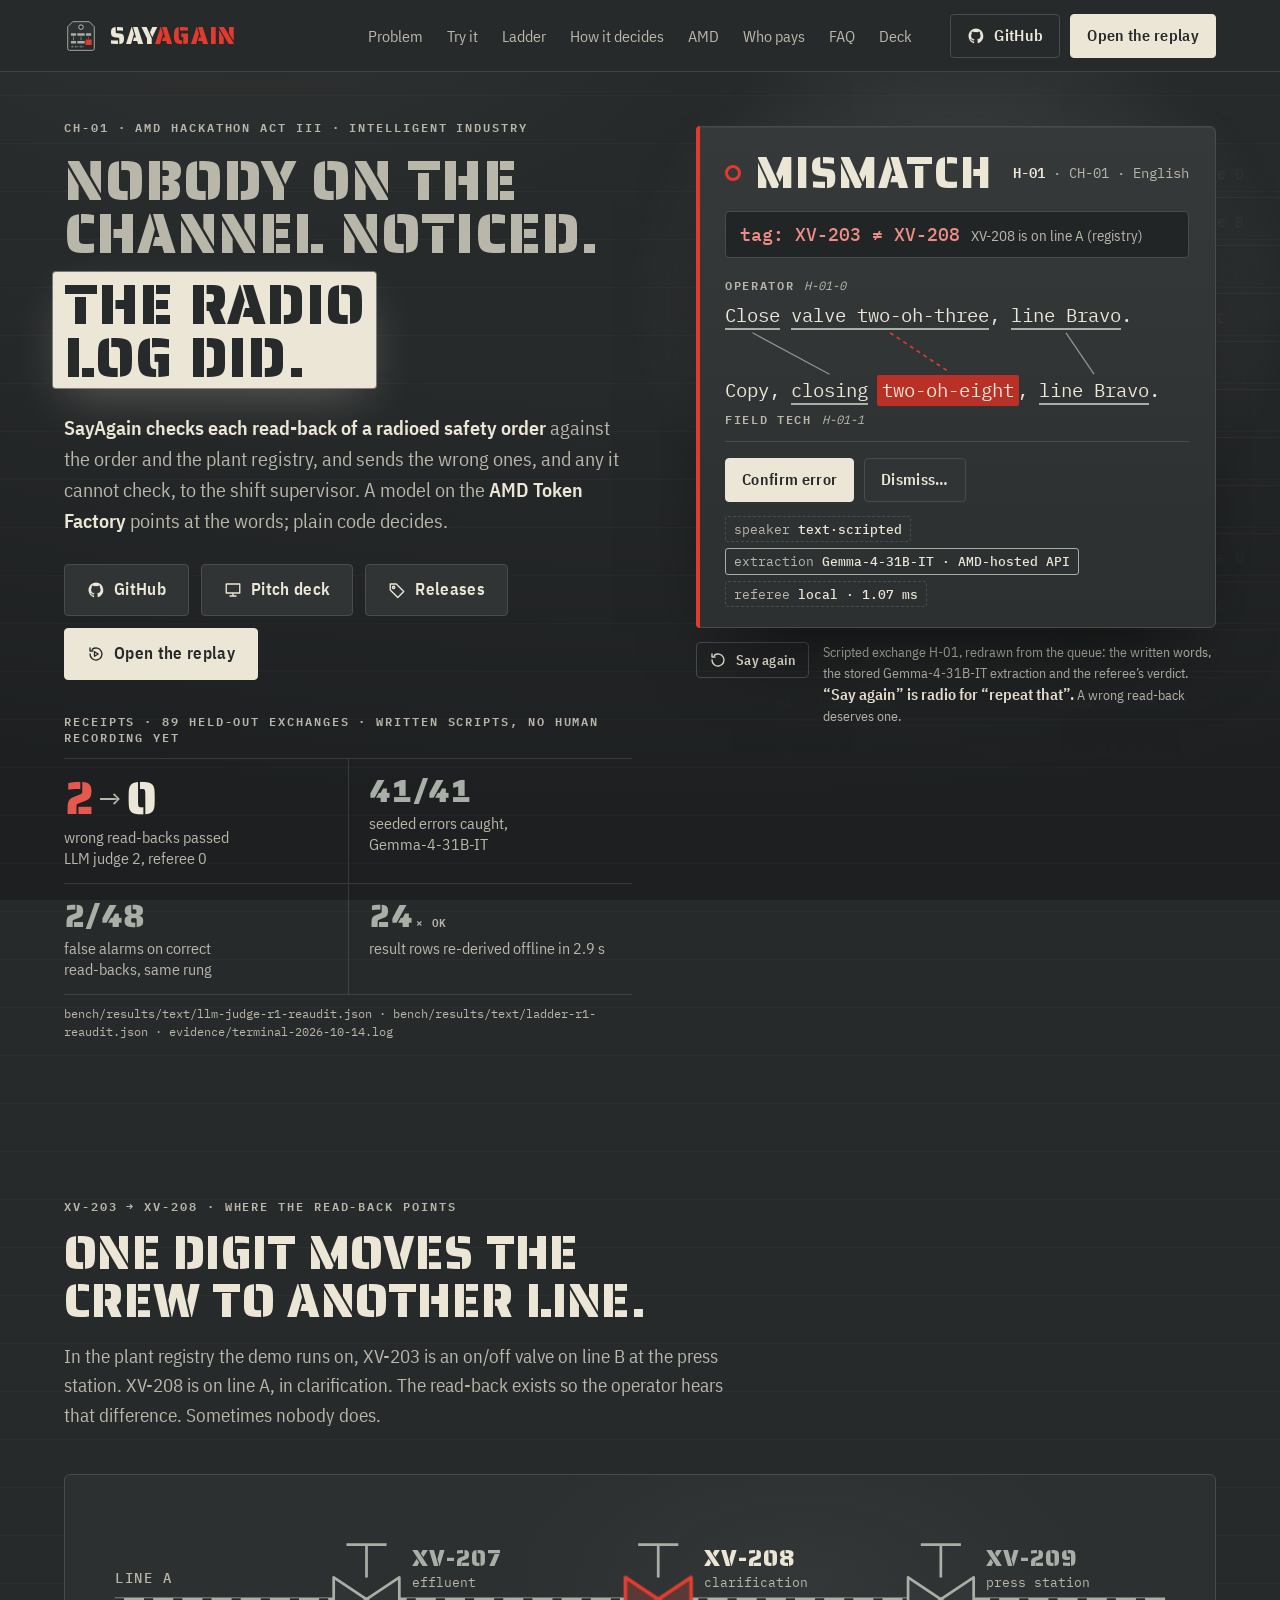
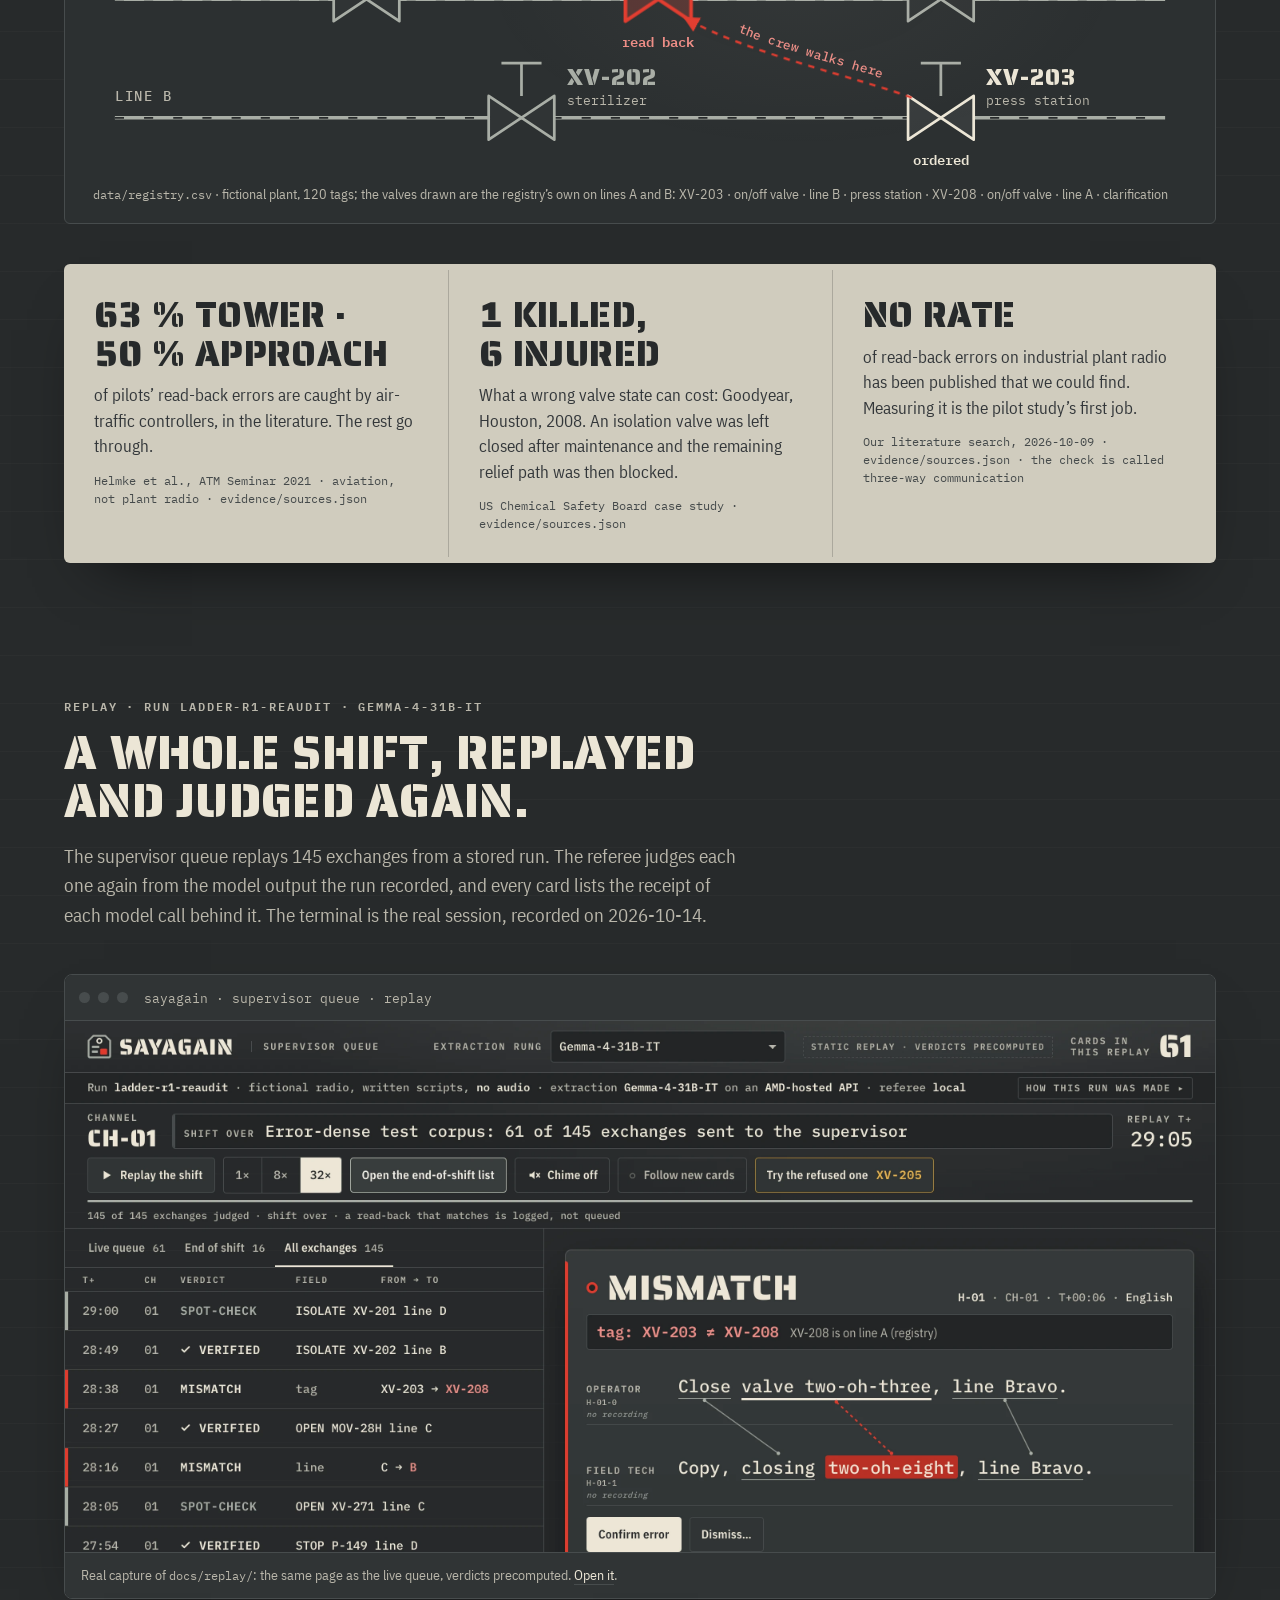
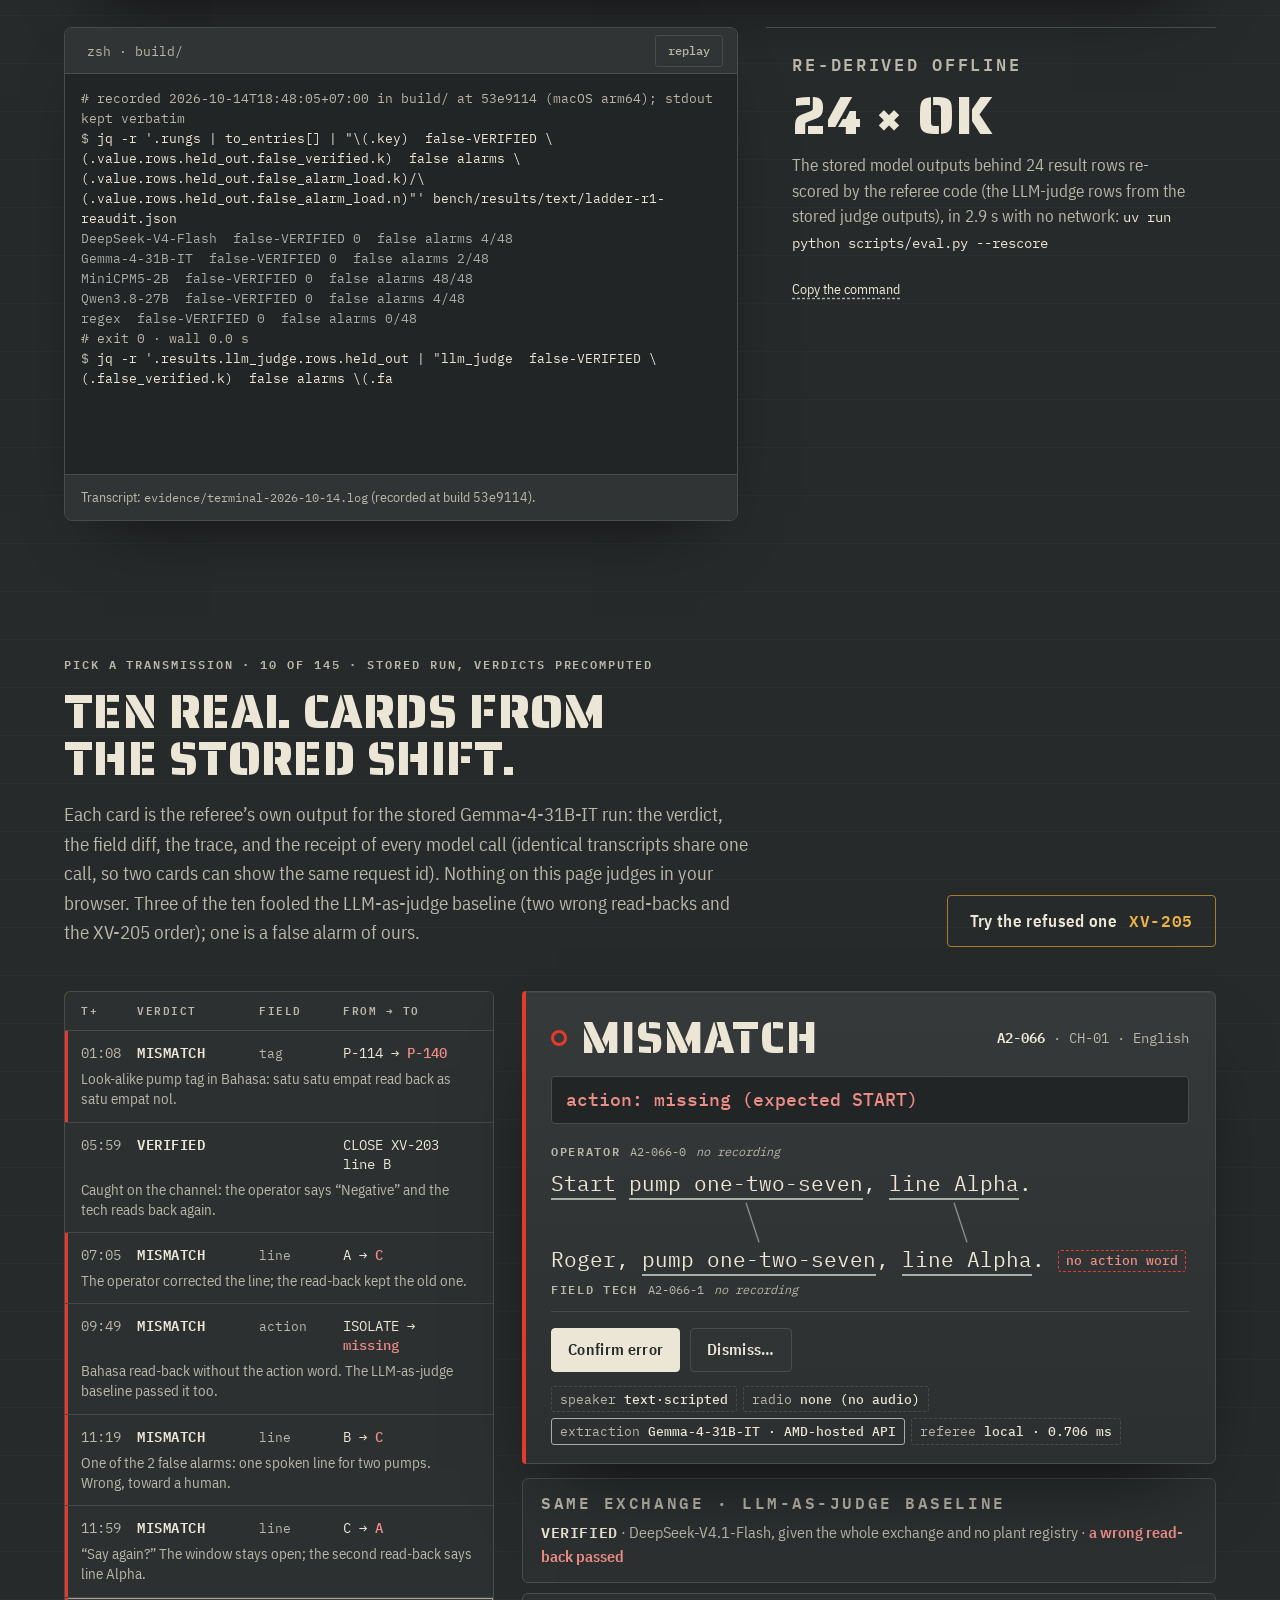
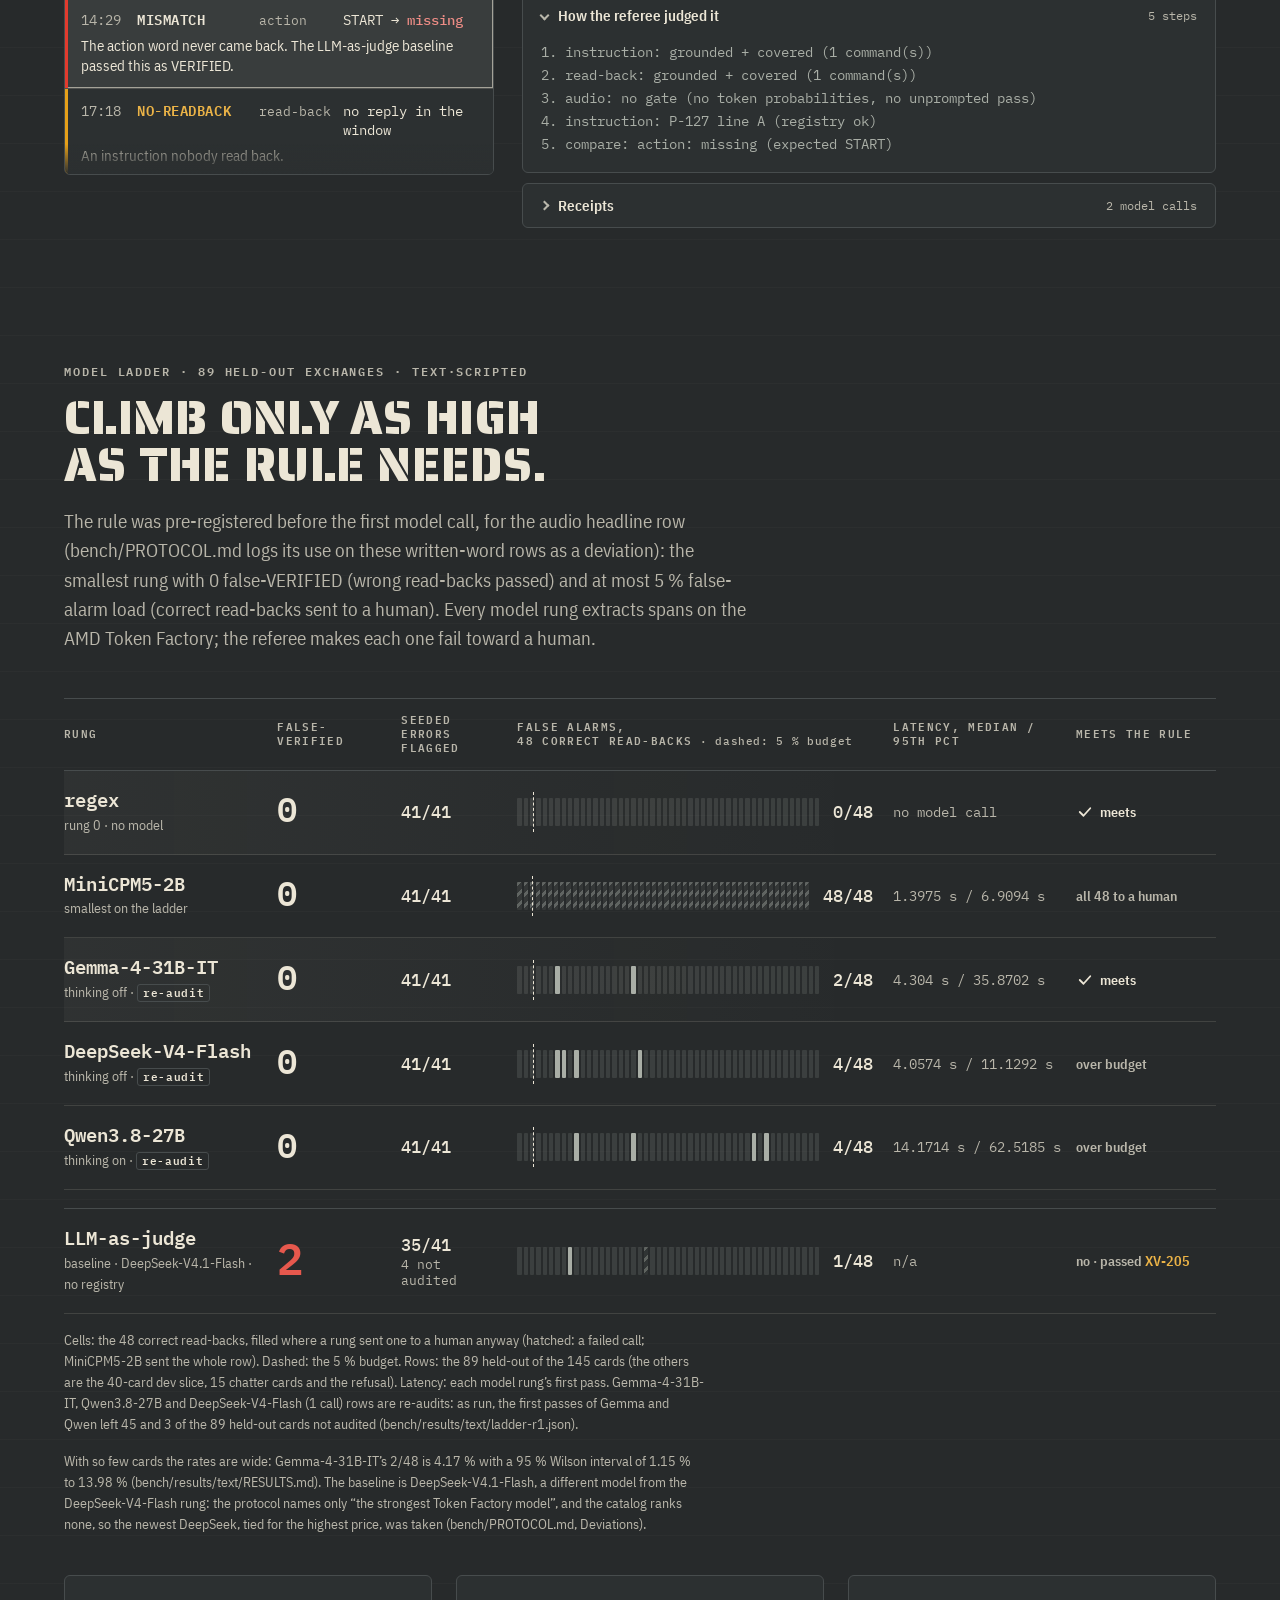
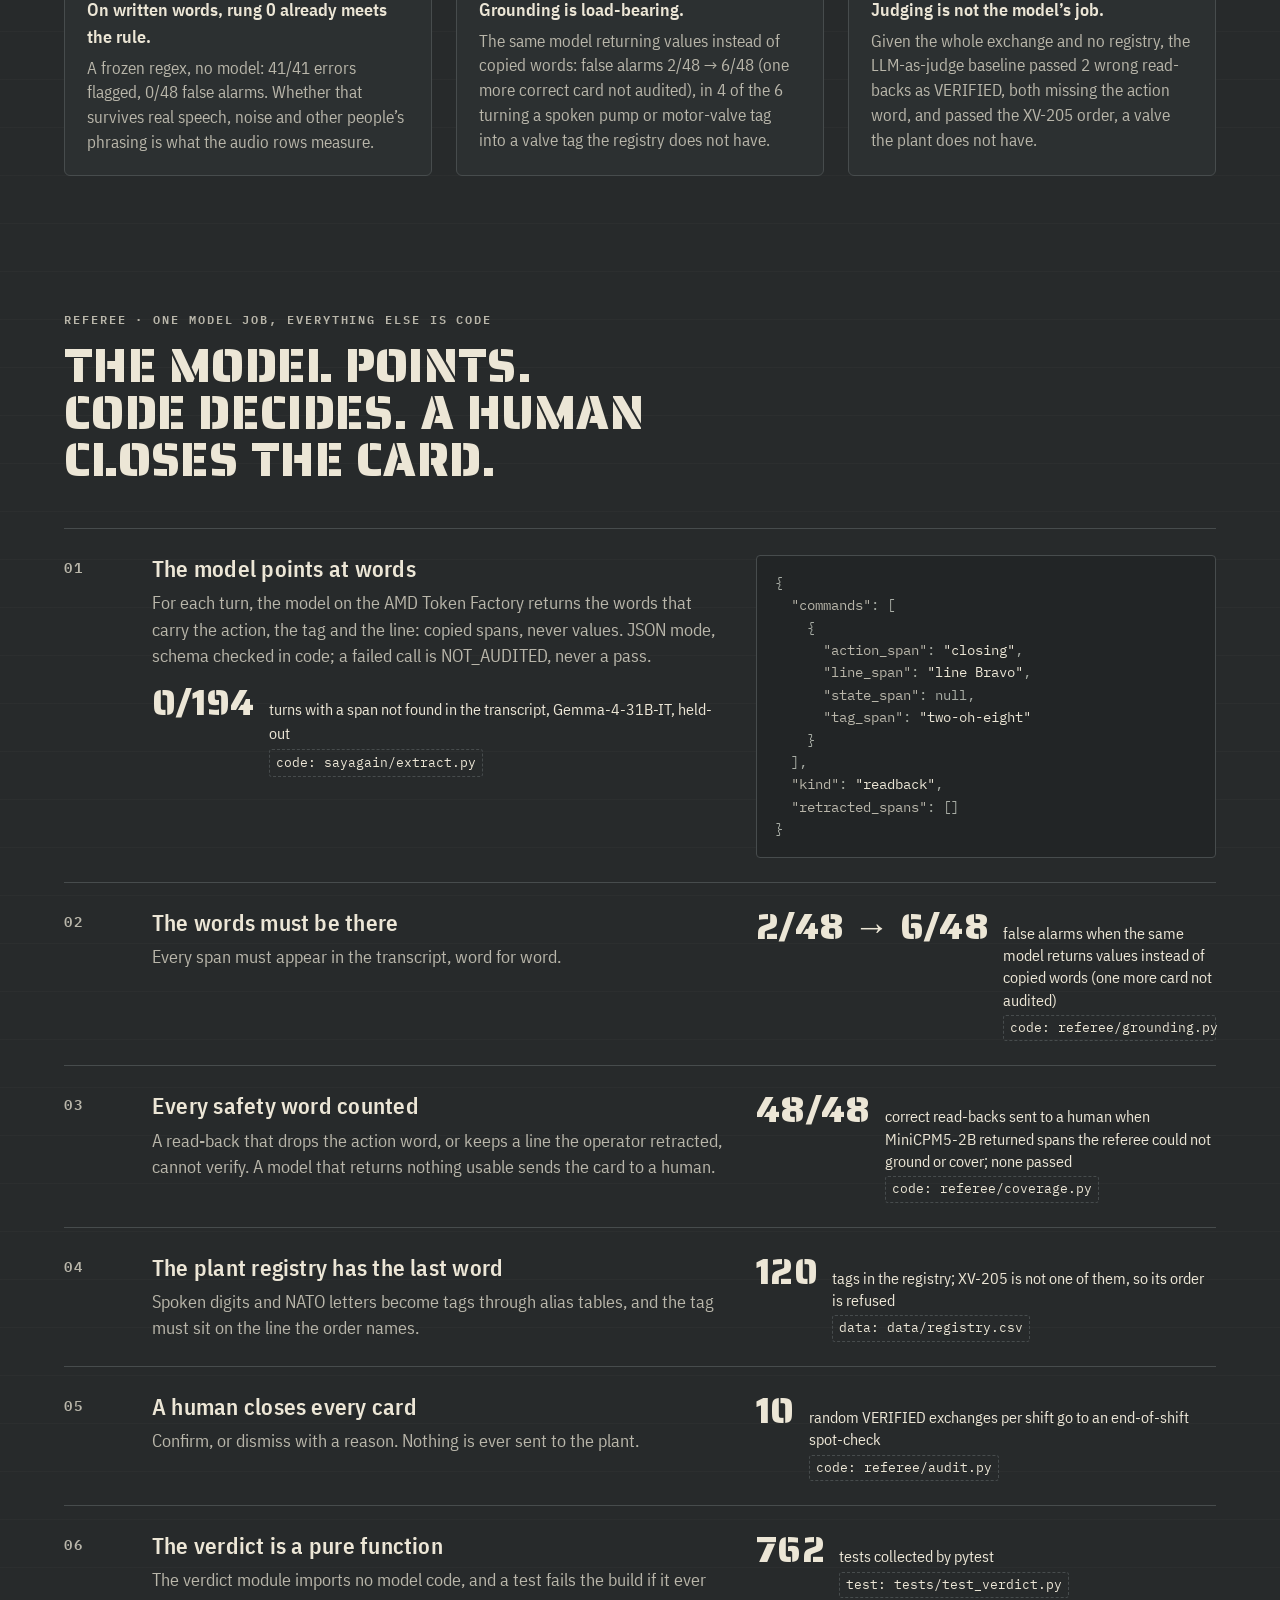
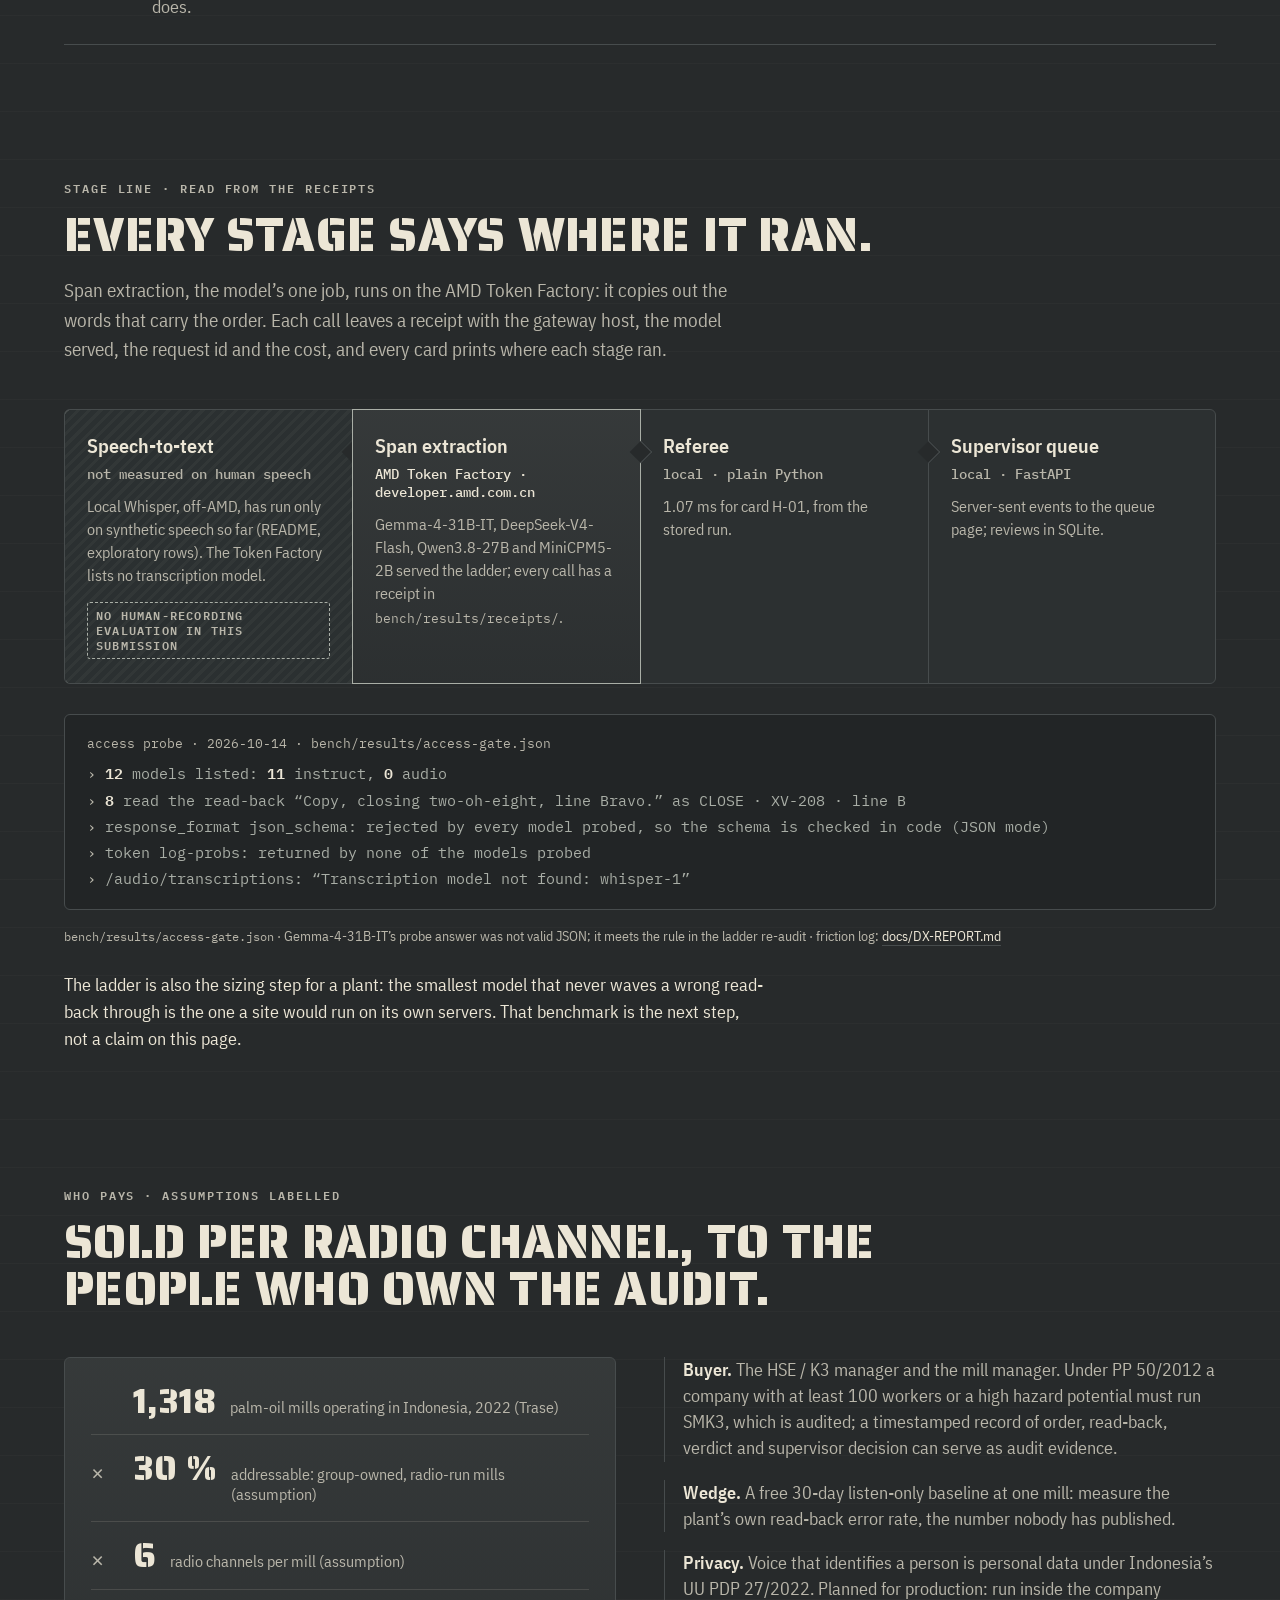
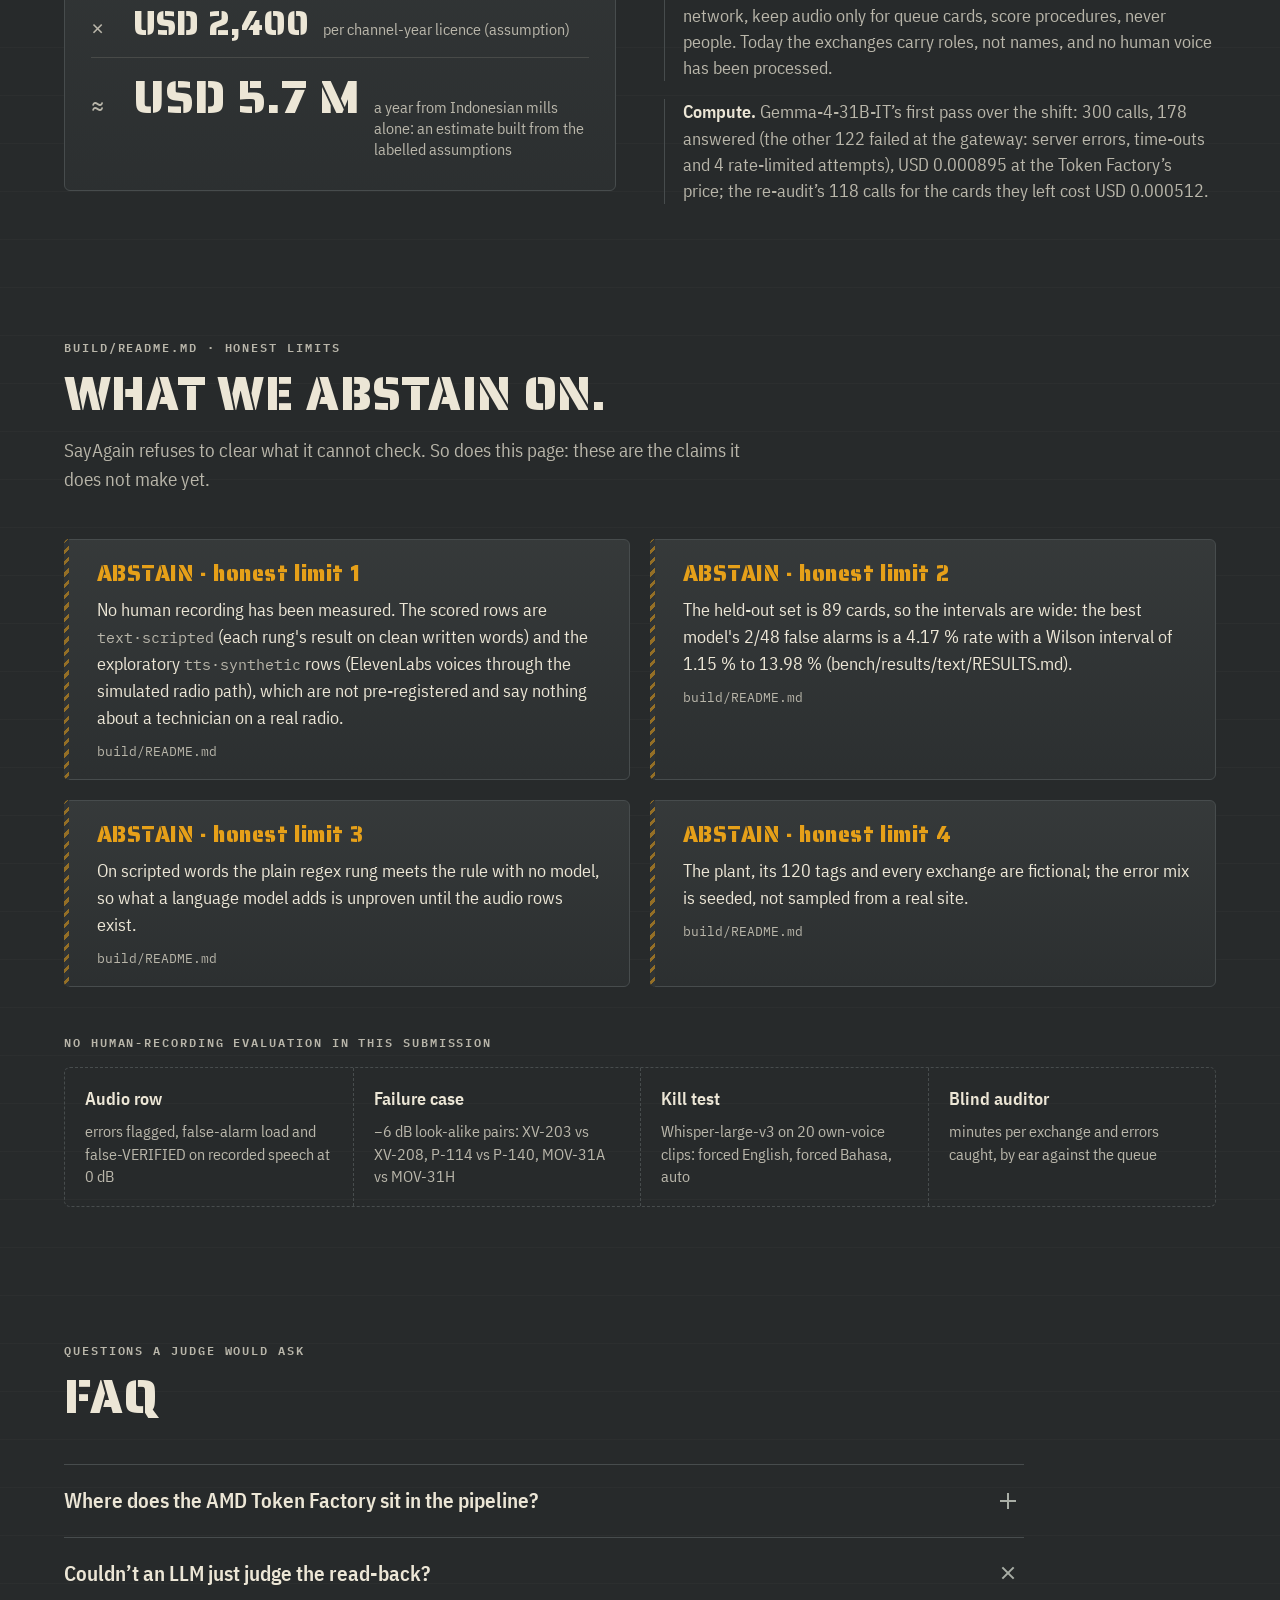
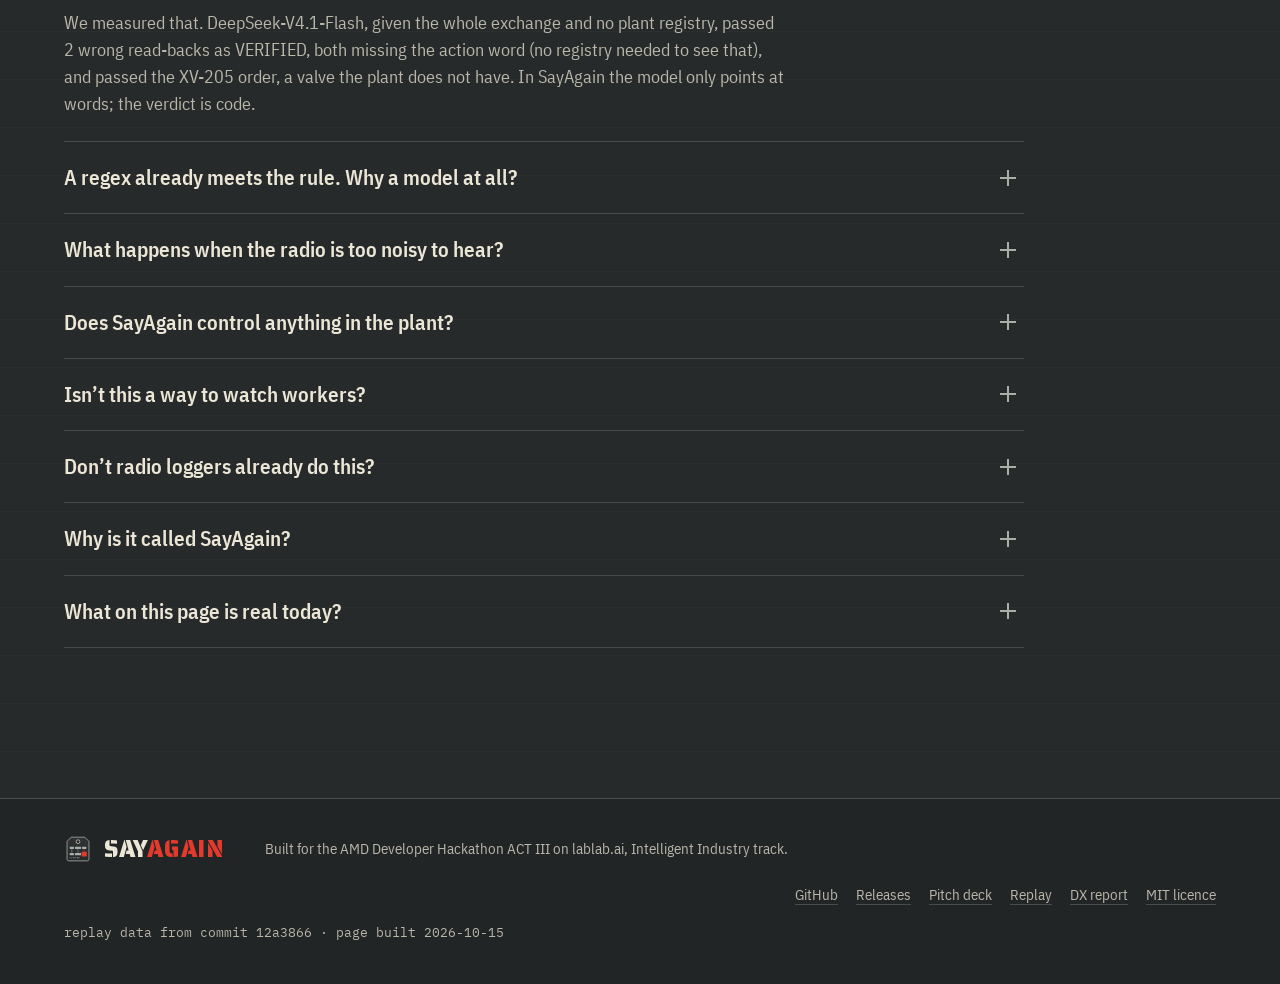
==== commit 1996f48f: "docs(site): a2a r05 QA — the landing answers 'too noisy to hear?' with the synthetic-speech result t" ====
--- a/docs/index.html
+++ b/docs/index.html
@@ -928,13 +928,13 @@
 <div class="qa">
 <details><summary>Where does the AMD Token Factory sit in the pipeline?</summary>
 <p>It does the one model job: span extraction. Each call returns the words for action, tag and line, and its receipt records the request id, the model served, the host and the cost.</p>
-<p>Speech-to-text has not run on a recording yet; the Token Factory lists no transcription model. The referee and the queue are plain Python on the operator’s side.</p></details>
+<p>Speech-to-text has not run on a human recording yet (only on synthetic speech: README, exploratory rows); the Token Factory lists no transcription model. The referee and the queue are plain Python on the operator’s side.</p></details>
 <details open><summary>Couldn’t an LLM just judge the read-back?</summary>
 <p data-src="bench/results/text/llm-judge-r1-reaudit.json">We measured that. DeepSeek-V4.1-Flash, given the whole exchange and no plant registry, passed 2 wrong read-backs as VERIFIED, both missing the action word (no registry needed to see that), and passed the <span class="nw">XV-205</span> order, a valve the plant does not have. In SayAgain the model only points at words; the verdict is code.</p></details>
 <details><summary>A regex already meets the rule. Why a model at all?</summary>
 <p>On clean written words it does: that is our own result, and the page says so. Real speech is not clean: recognition errors, code-switched Bahasa, other people’s phrasing. The audio rows decide whether a model earns its place; if they say it does not, the report will say that.</p></details>
 <details><summary>What happens when the radio is too noisy to hear?</summary>
-<p>On the written-word rows, a failed model call is NOT_AUDITED and an exchange the referee cannot clear reaches a human as ABSTAIN, in amber: listen yourself. On noisy audio it has been measured only on synthetic speech (README, exploratory rows); the −6 dB look-alike failure case needs the human recordings (no human-recording evaluation in this submission).</p></details>
+<p>On the written-word rows, a failed model call is NOT_AUDITED and an exchange the referee cannot clear reaches a human as ABSTAIN, in amber: listen yourself. Noise is the weak point. On synthetic speech at −6 dB (README, exploratory rows), 26 of 41 seeded errors raised no card at all, and none was marked VERIFIED (bench/results/tts/tts-r1-radio-m6dB.json). The −6 dB look-alike failure case on human recordings is not run (no human-recording evaluation in this submission).</p></details>
 <details><summary>Does SayAgain control anything in the plant?</summary>
 <p>No. It has no write path to the plant. A card leaves the queue only when a supervisor confirms it or dismisses it with a reason.</p></details>
 <details><summary>Isn’t this a way to watch workers?</summary>
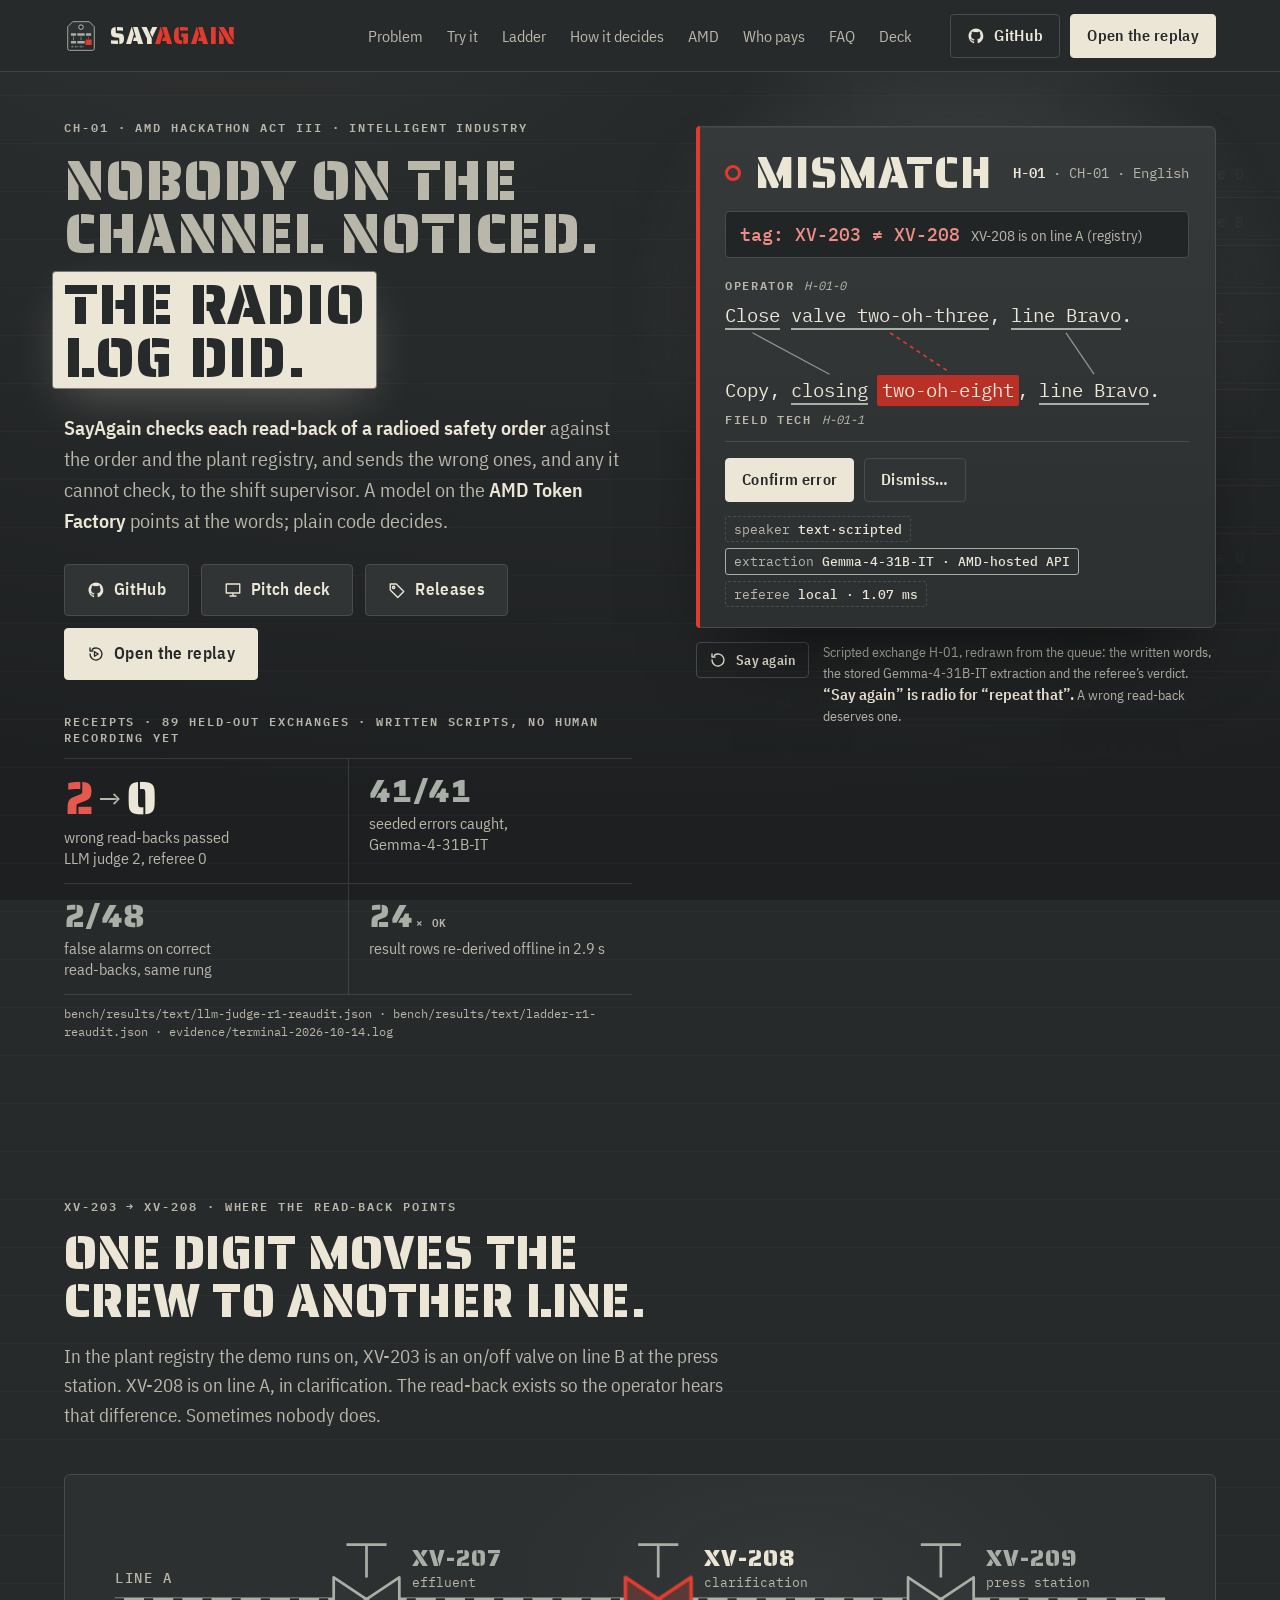
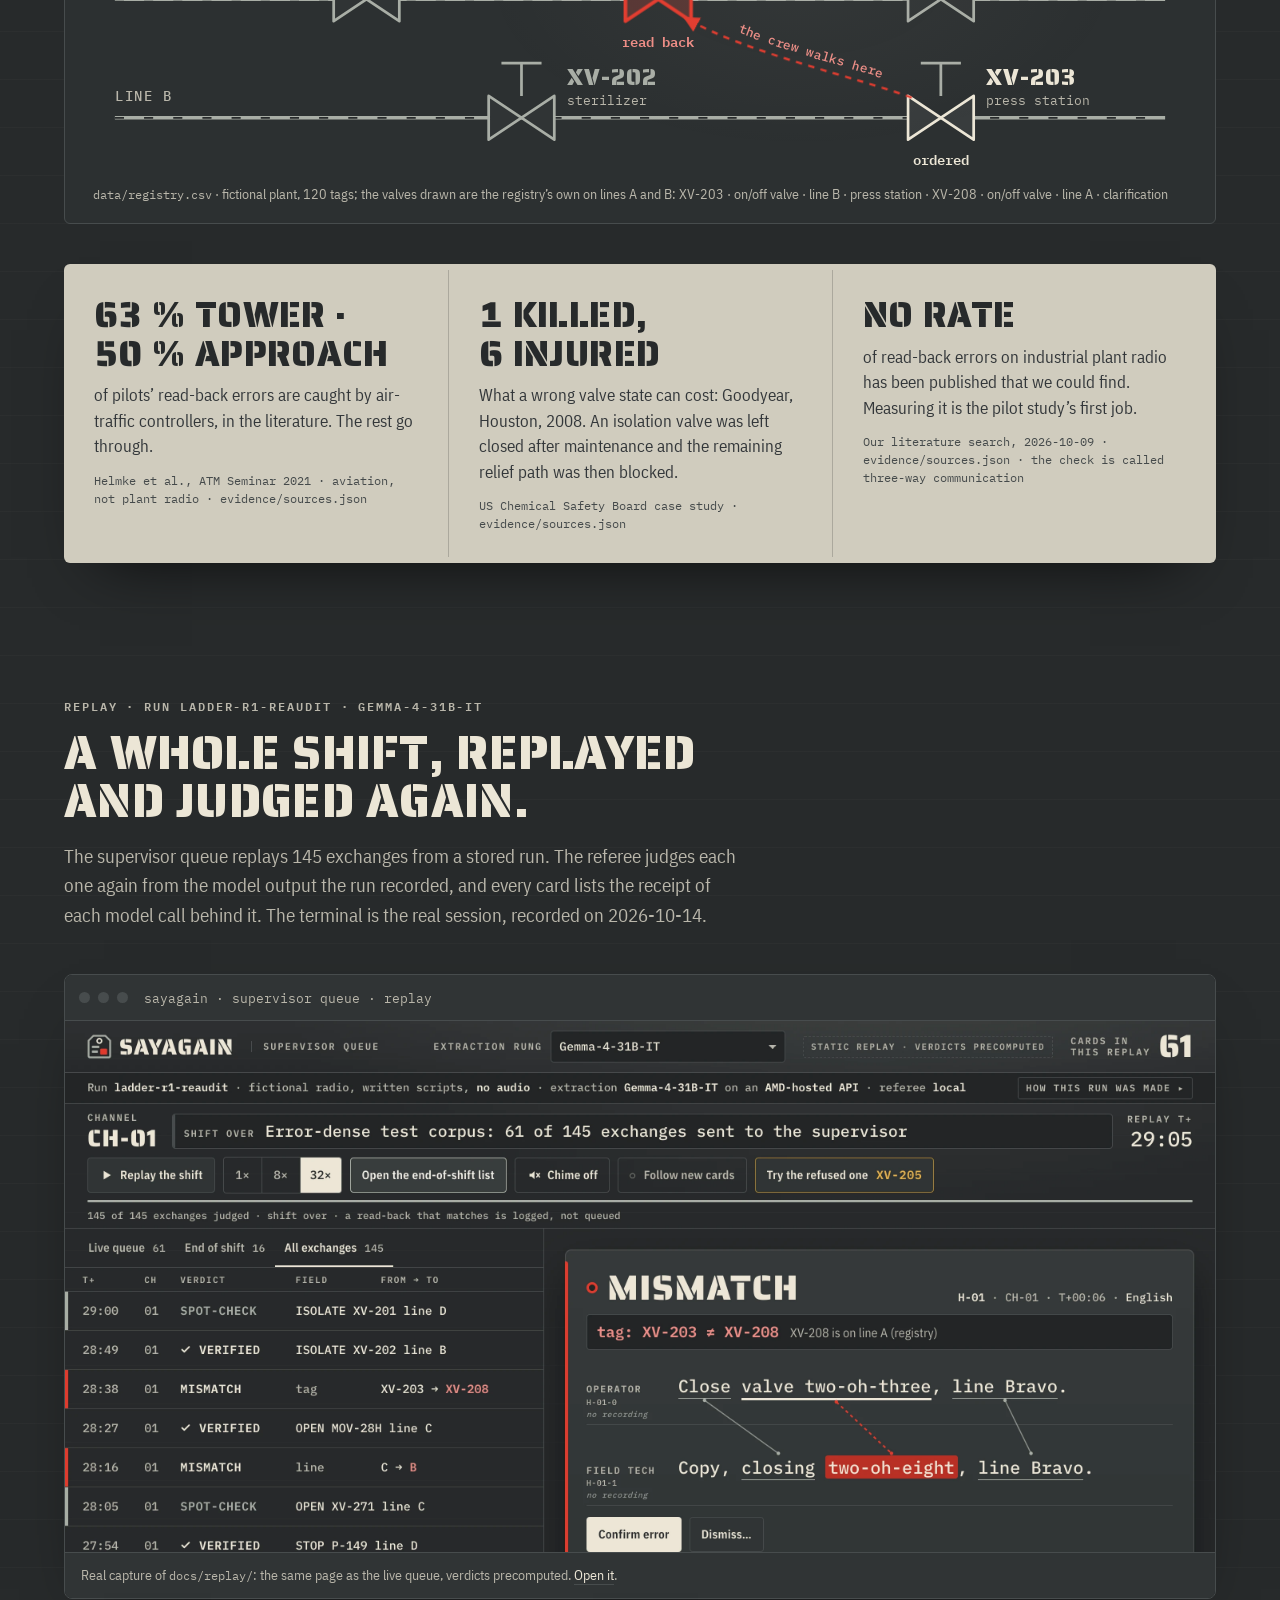
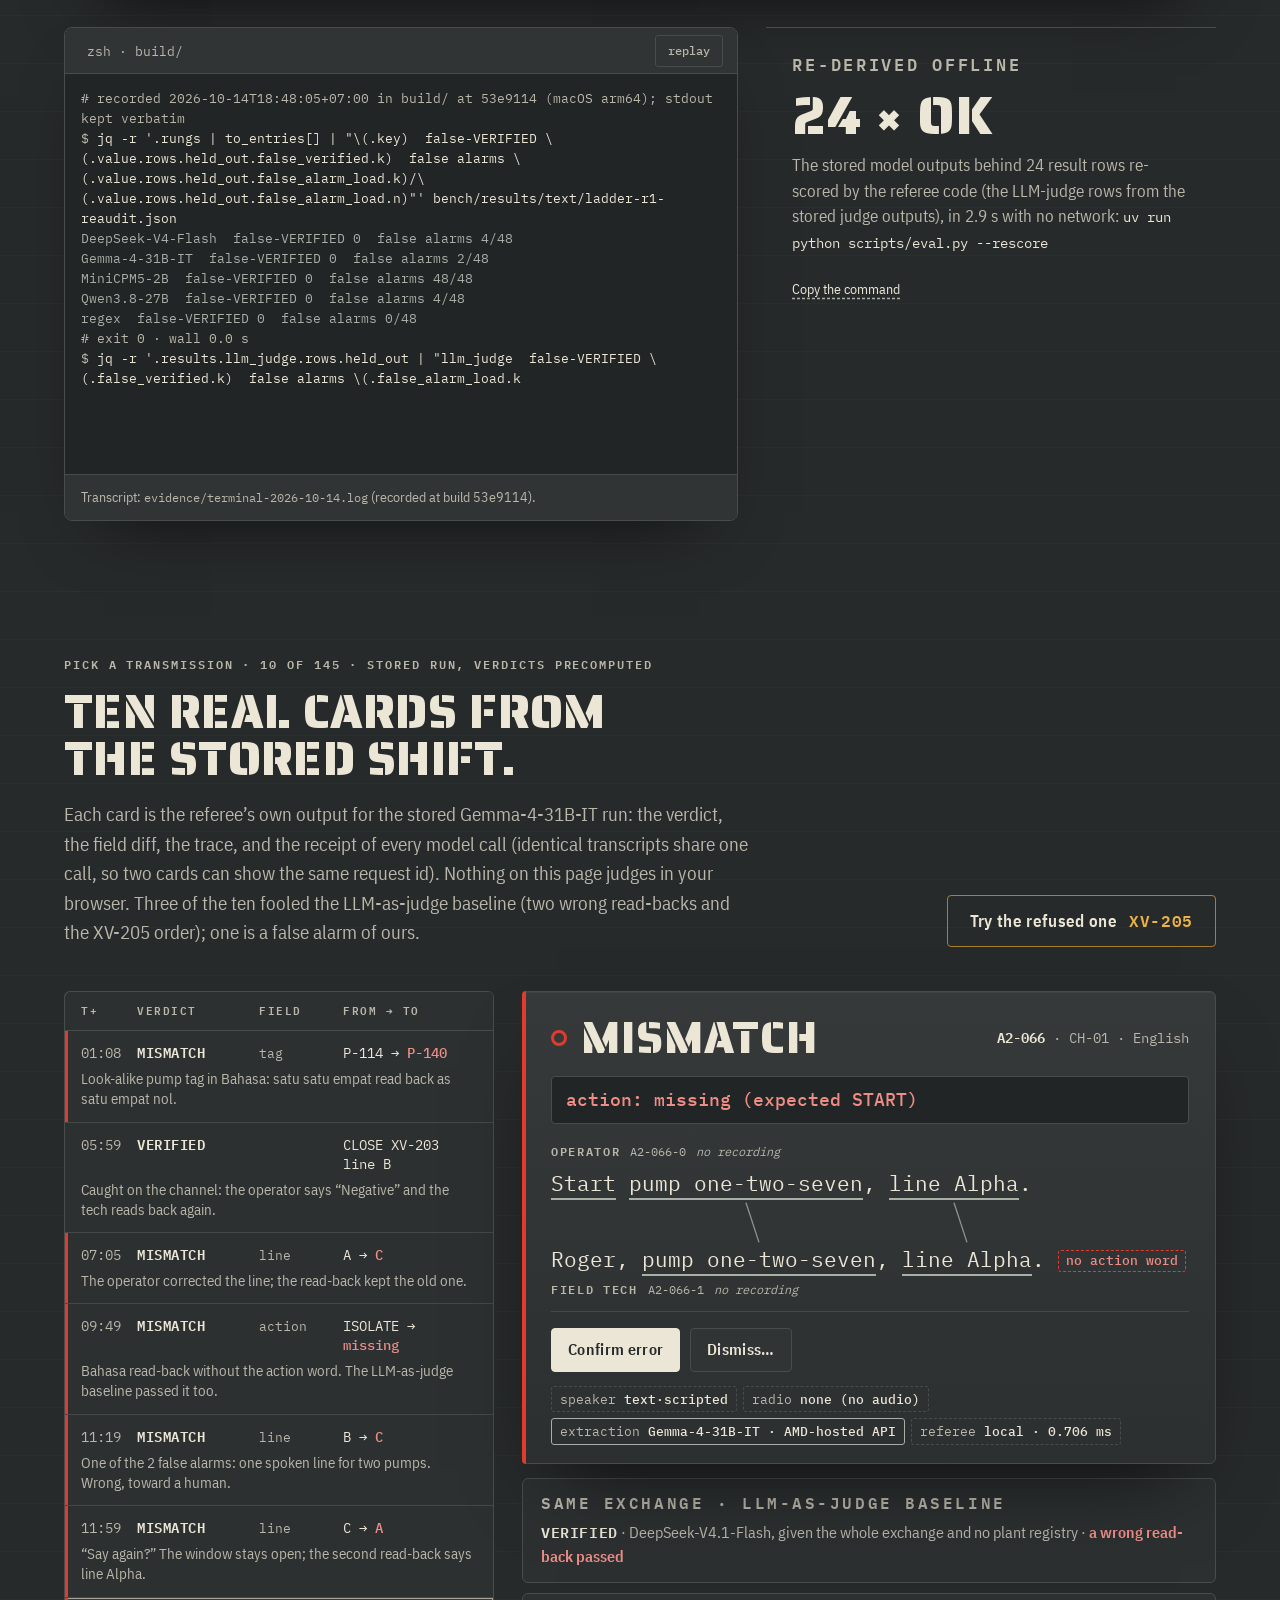
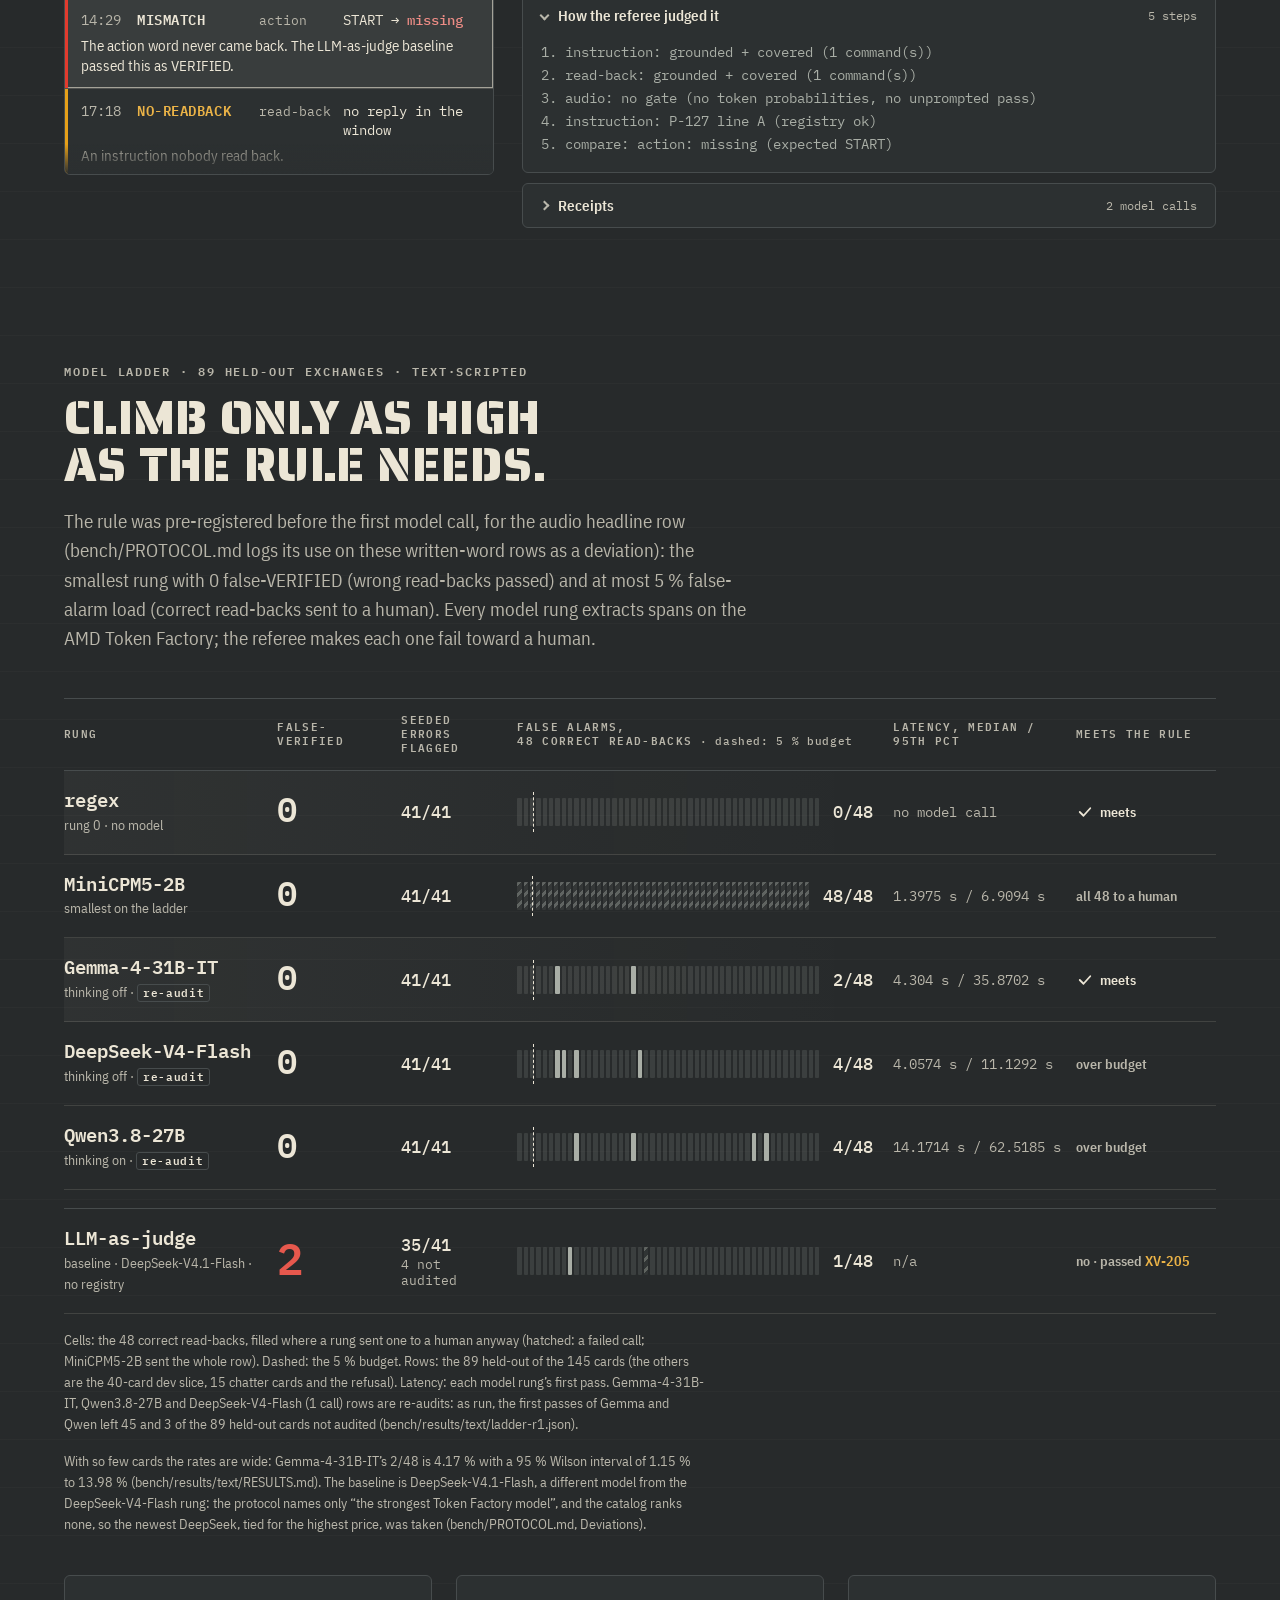
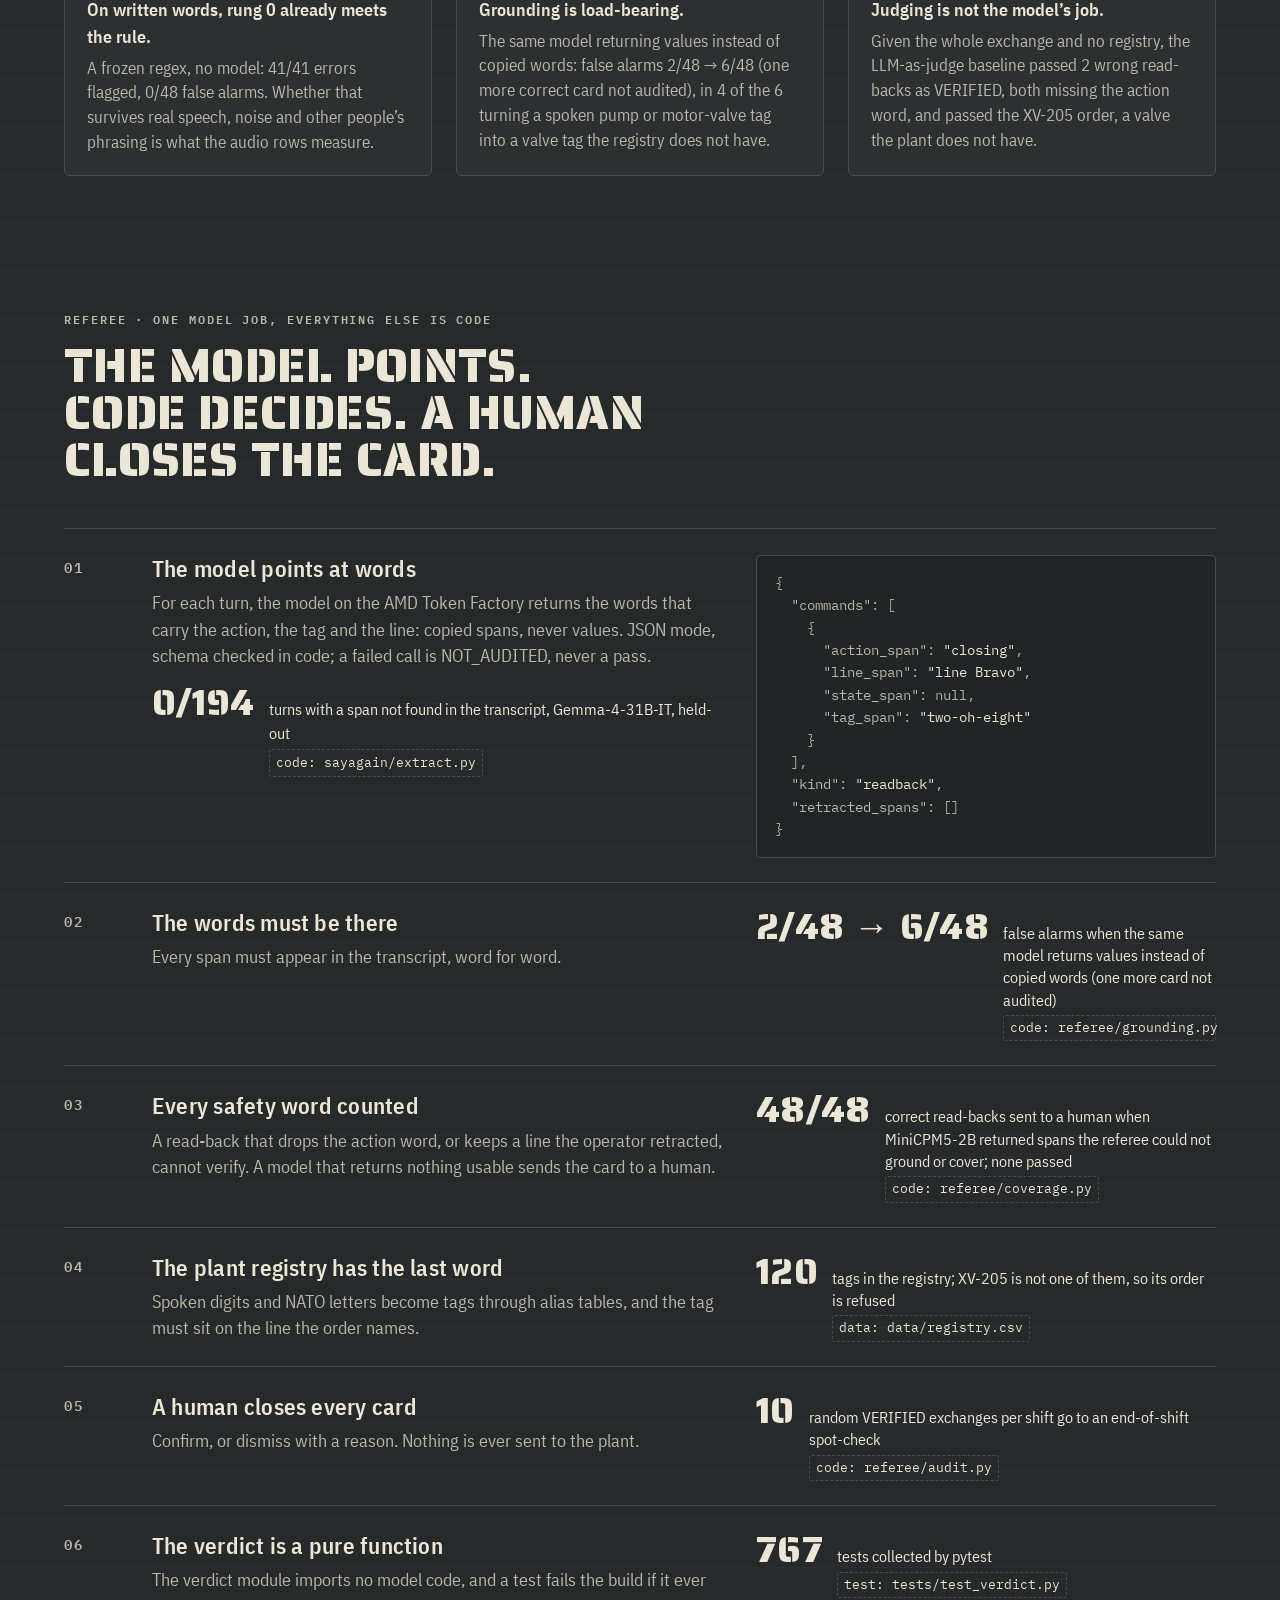
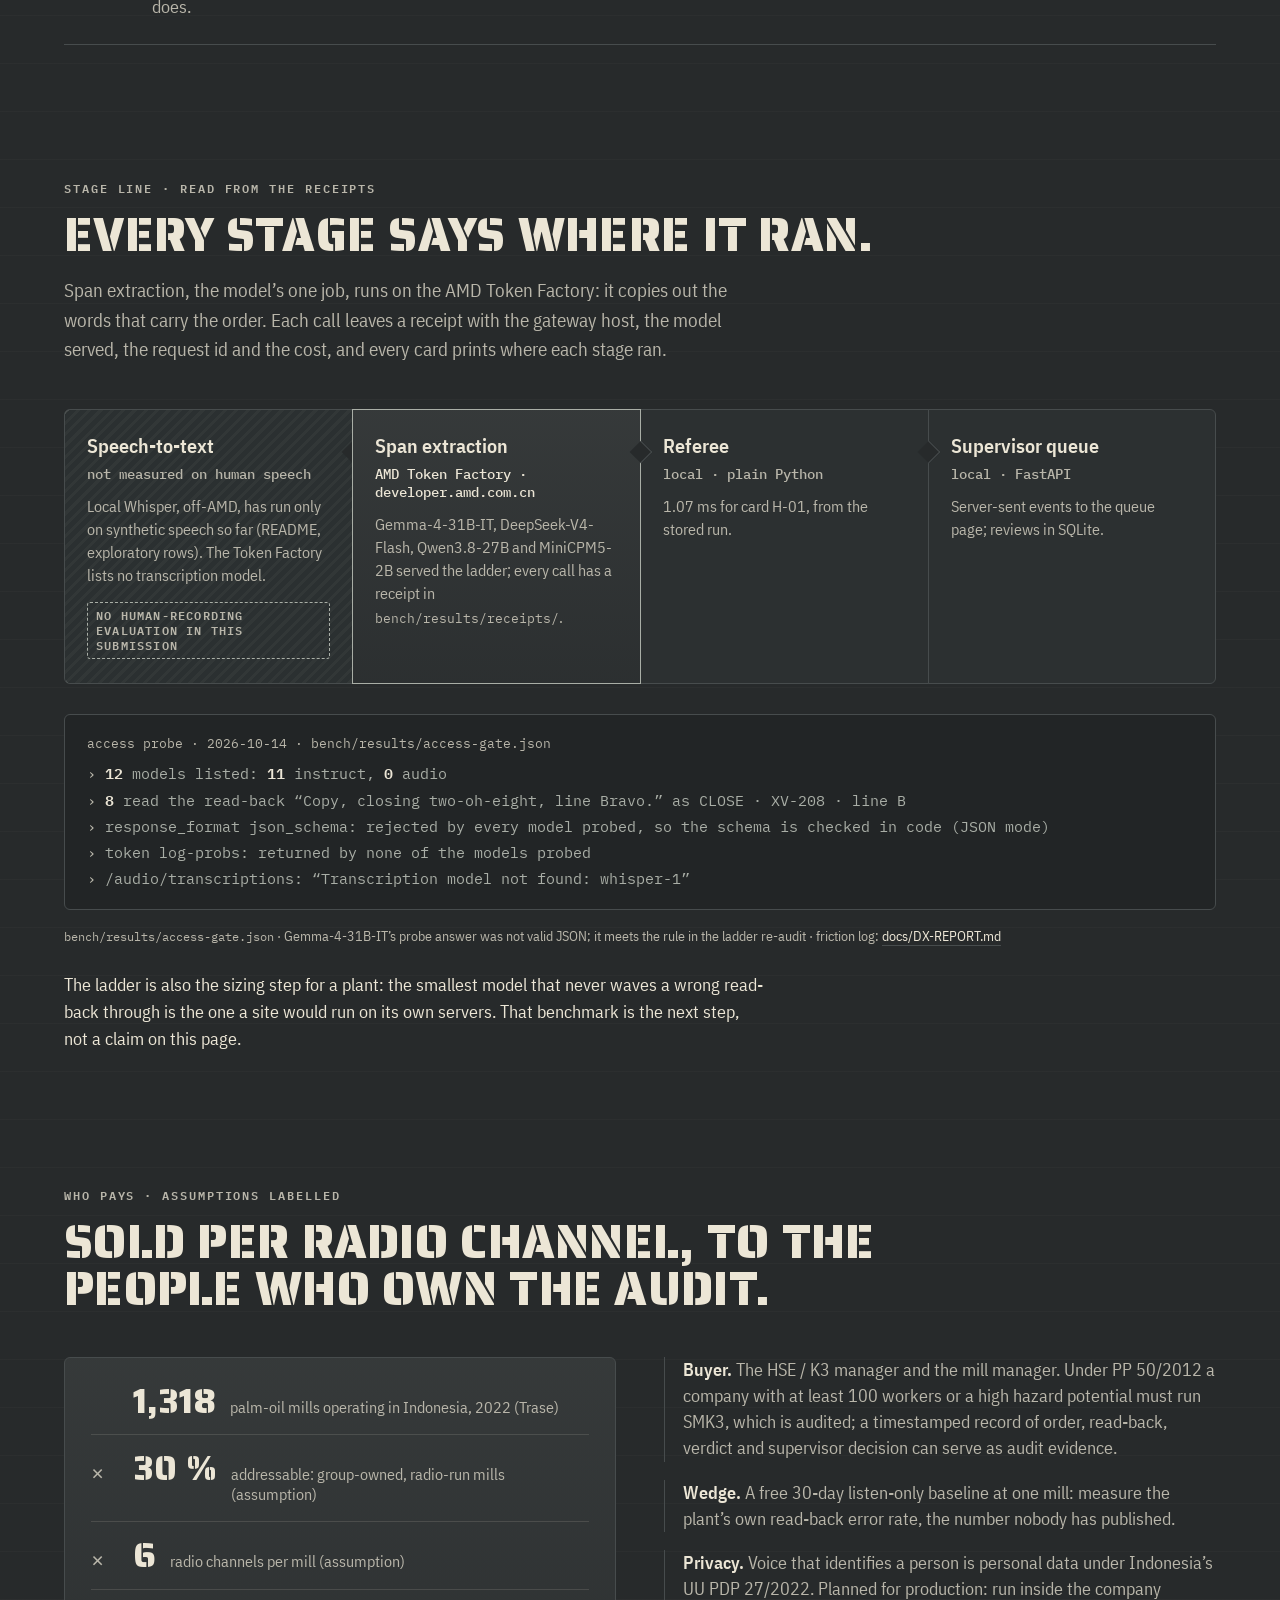
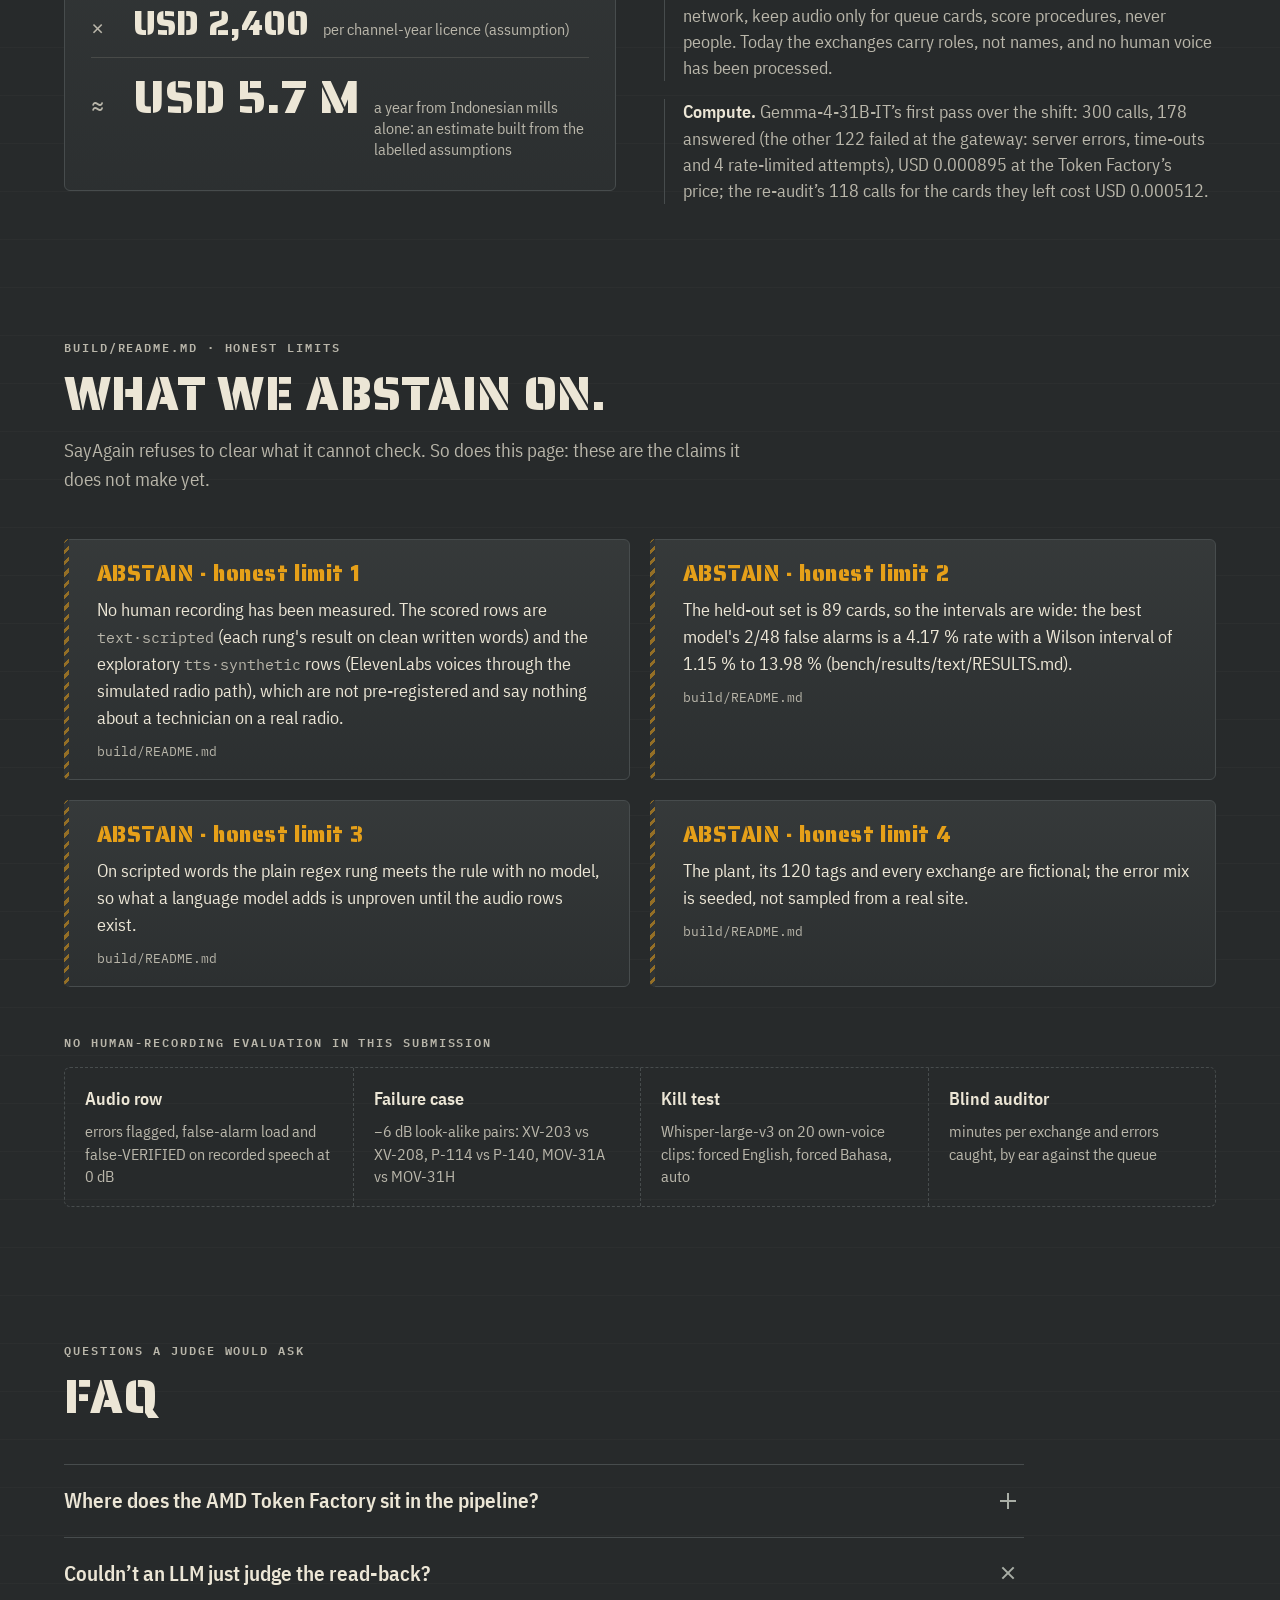
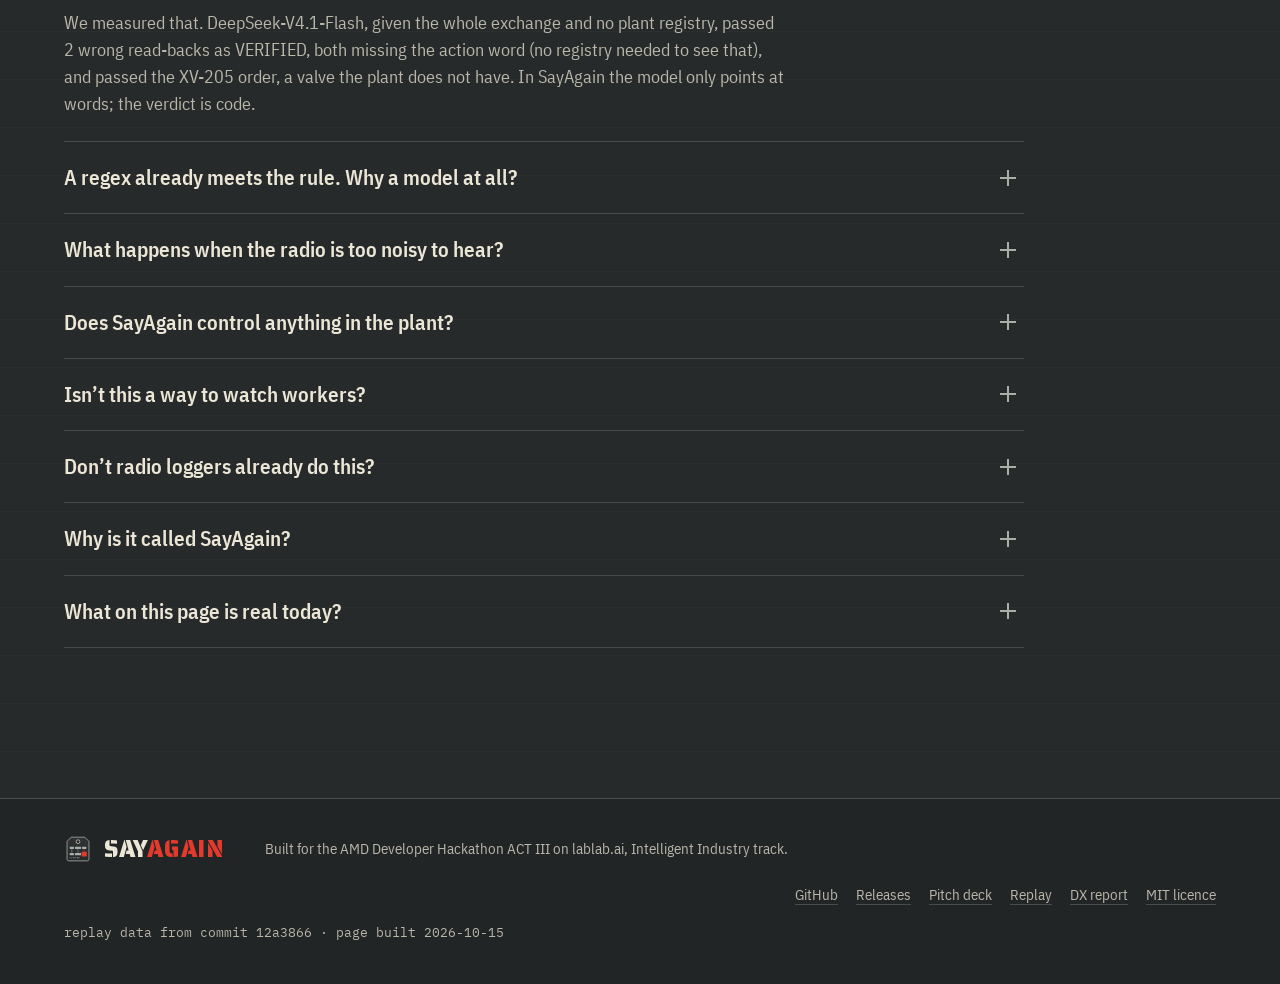
==== commit 476c326c: "test: coverage 100% and fail_under = 100 in CI — TTS synthesis retries, progress lines, re-audit pat" ====
--- a/docs/index.html
+++ b/docs/index.html
@@ -847,7 +847,7 @@
 <li><p class="n">05</p><div class="tx"><h3>A human closes every card</h3><p>Confirm, or dismiss with a reason. Nothing is ever sent to the plant.</p></div>
 <p class="ev"><b>10</b><span class="lbl">random VERIFIED exchanges per shift go to an end-of-shift spot-check</span><code>code: referee/audit.py</code></p></li>
 <li><p class="n">06</p><div class="tx"><h3>The verdict is a pure function</h3><p>The verdict module imports no model code, and a test fails the build if it ever does.</p></div>
-<p class="ev" aria-label="762 tests collected by pytest"><b>762</b><span class="lbl">tests collected by pytest</span><code>test: tests/test_verdict.py</code></p></li>
+<p class="ev" aria-label="767 tests collected by pytest"><b>767</b><span class="lbl">tests collected by pytest</span><code>test: tests/test_verdict.py</code></p></li>
 </ol>
 </section>
 
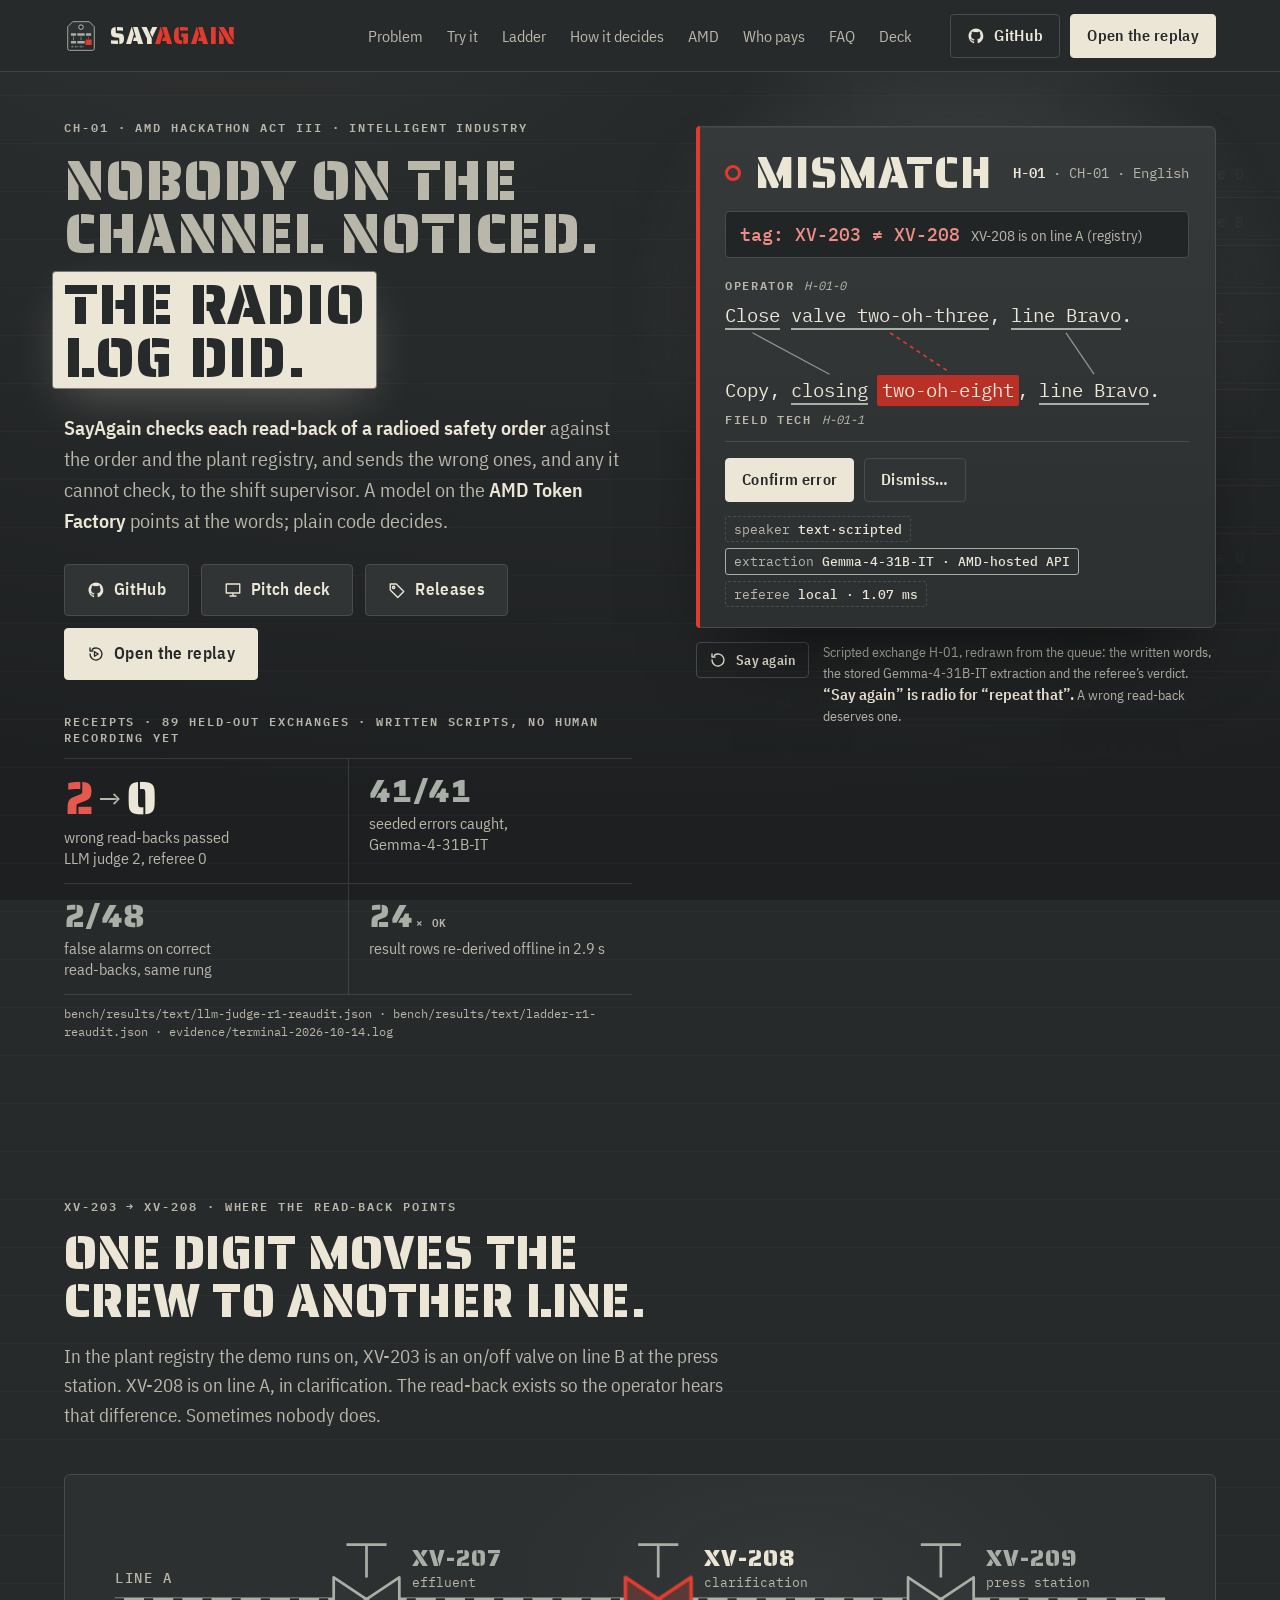
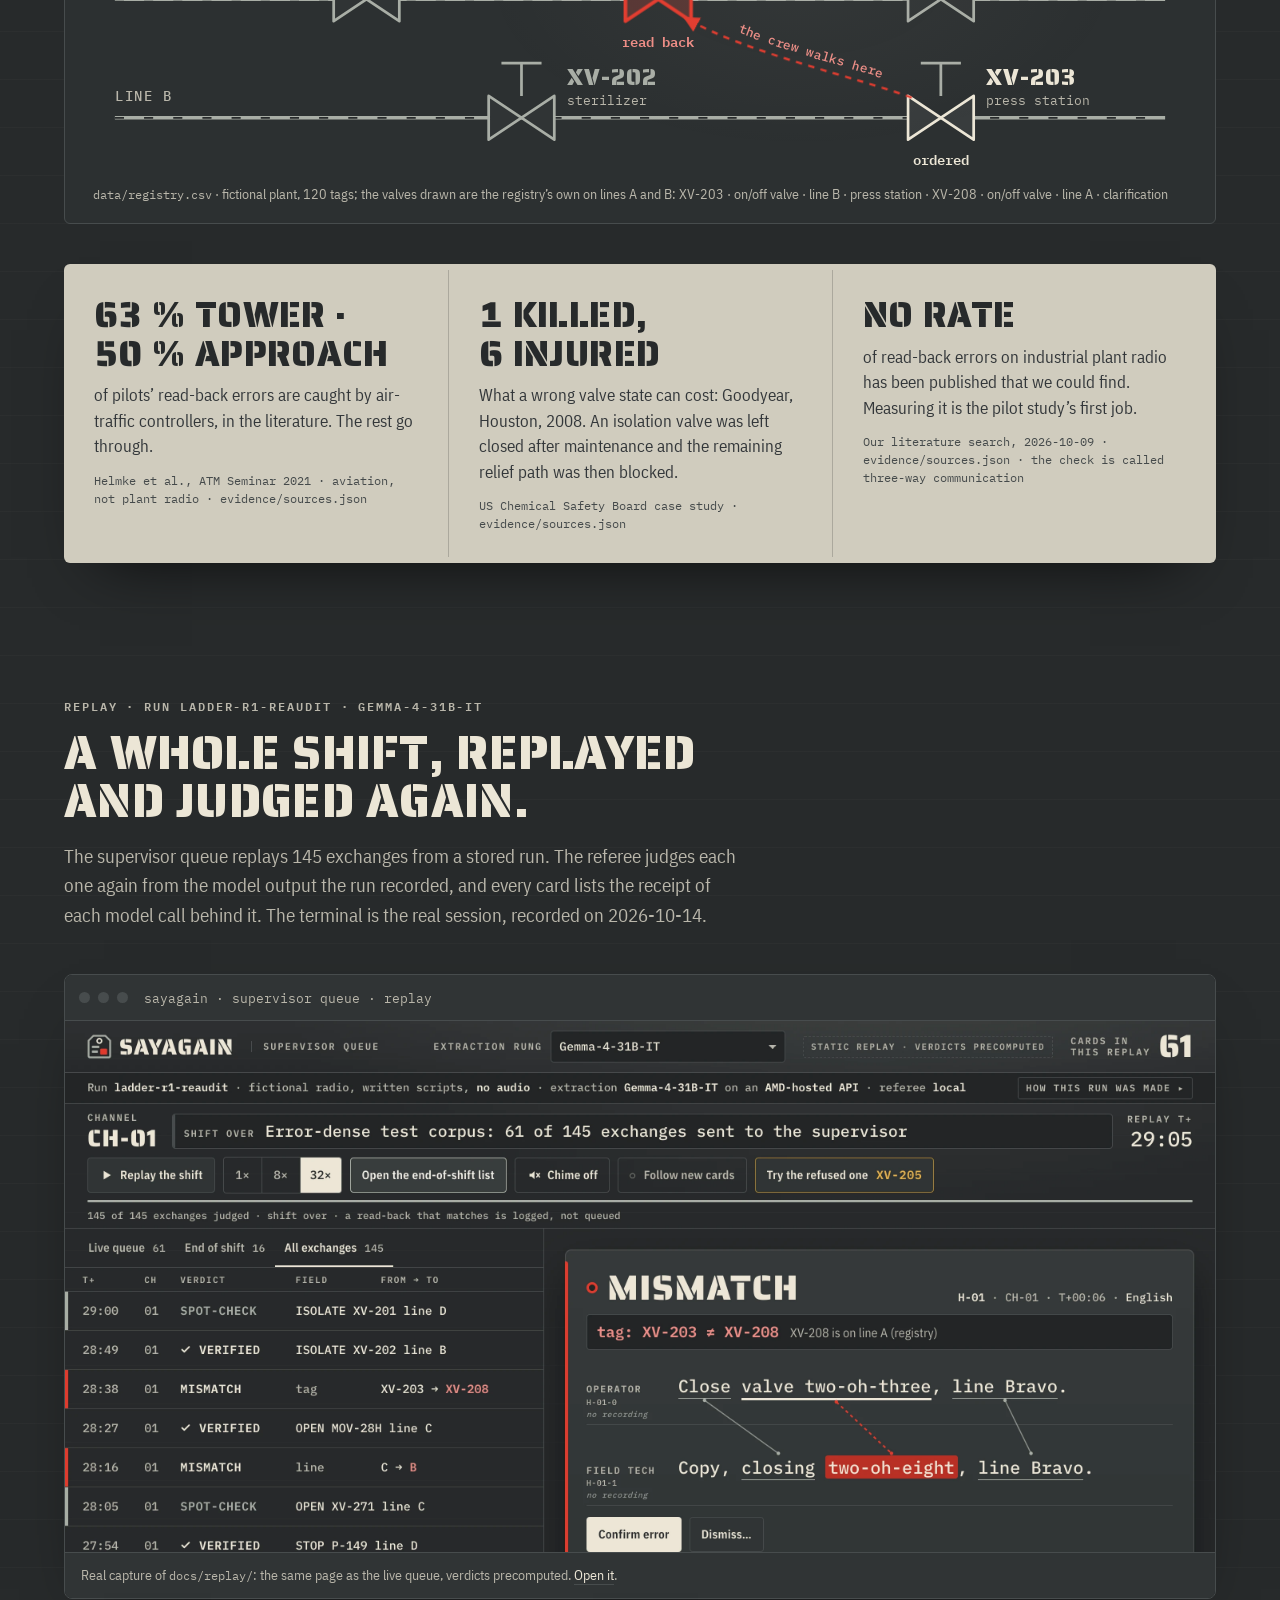
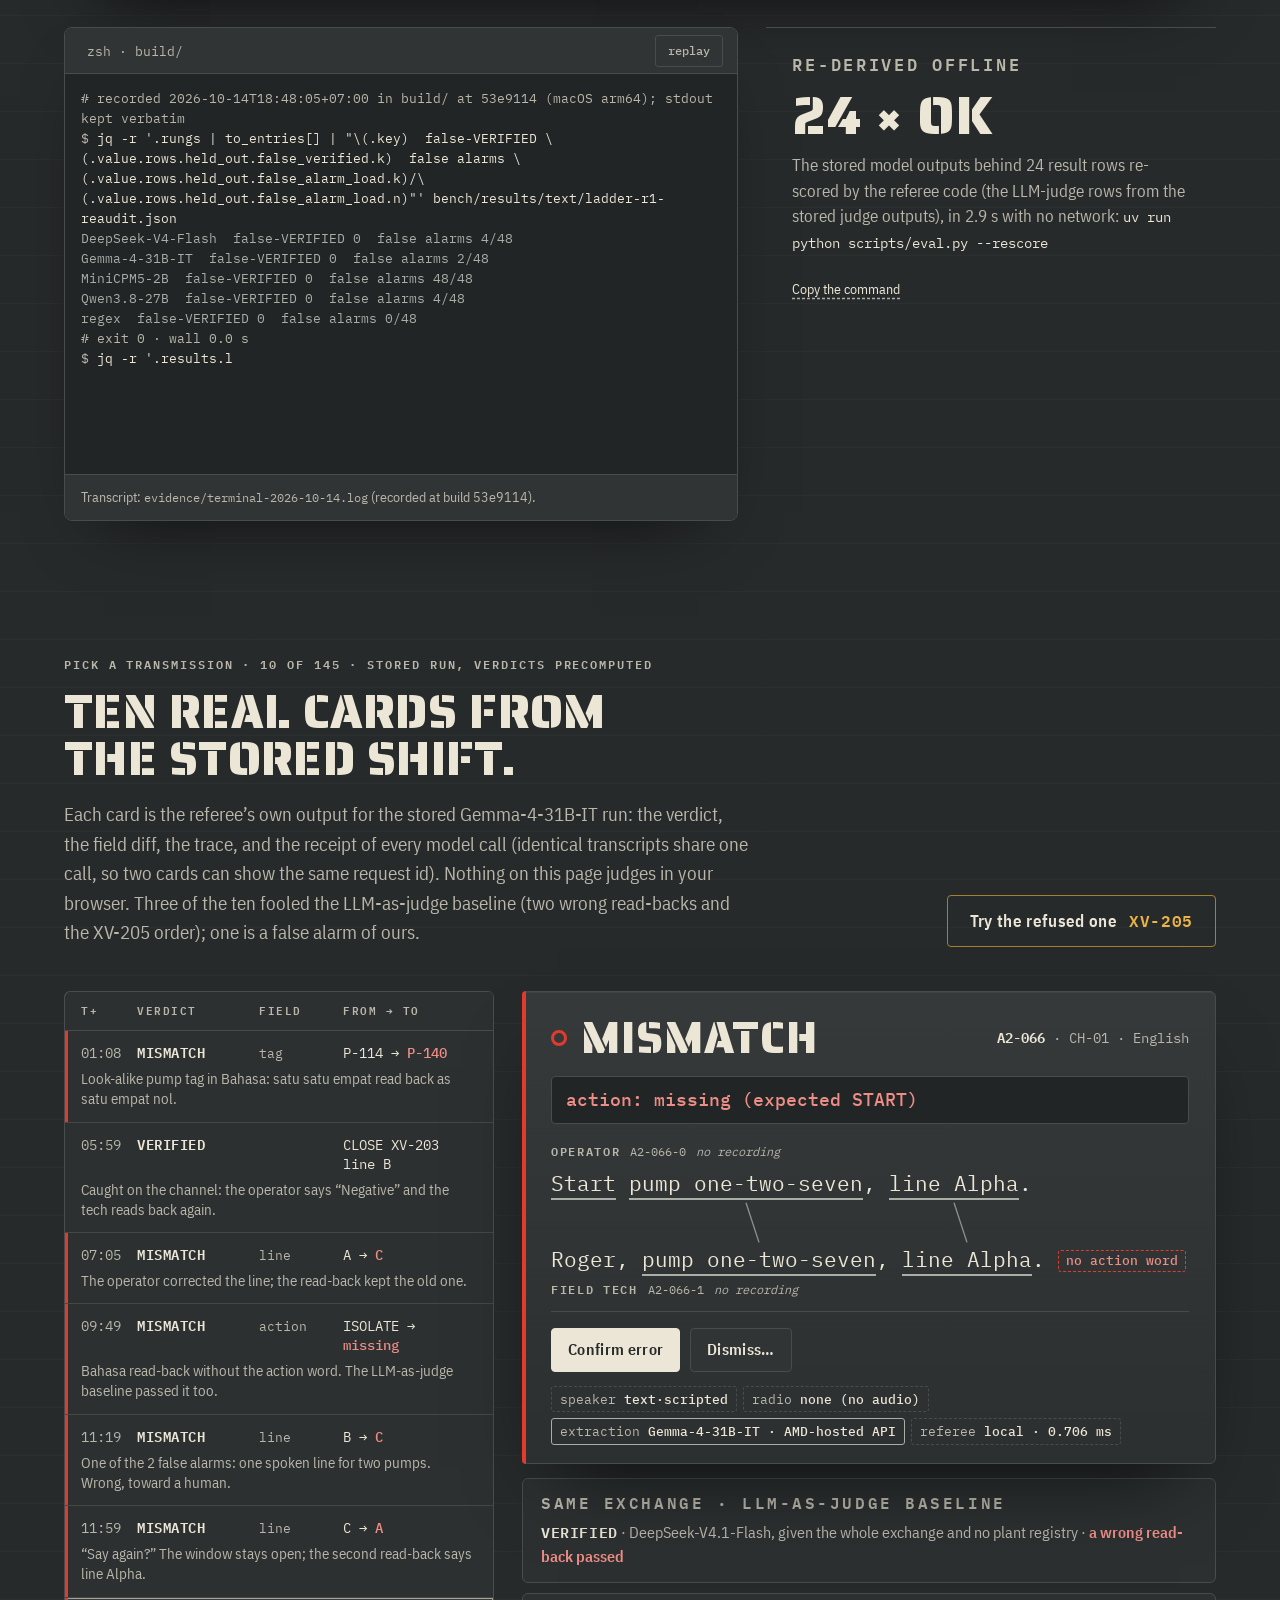
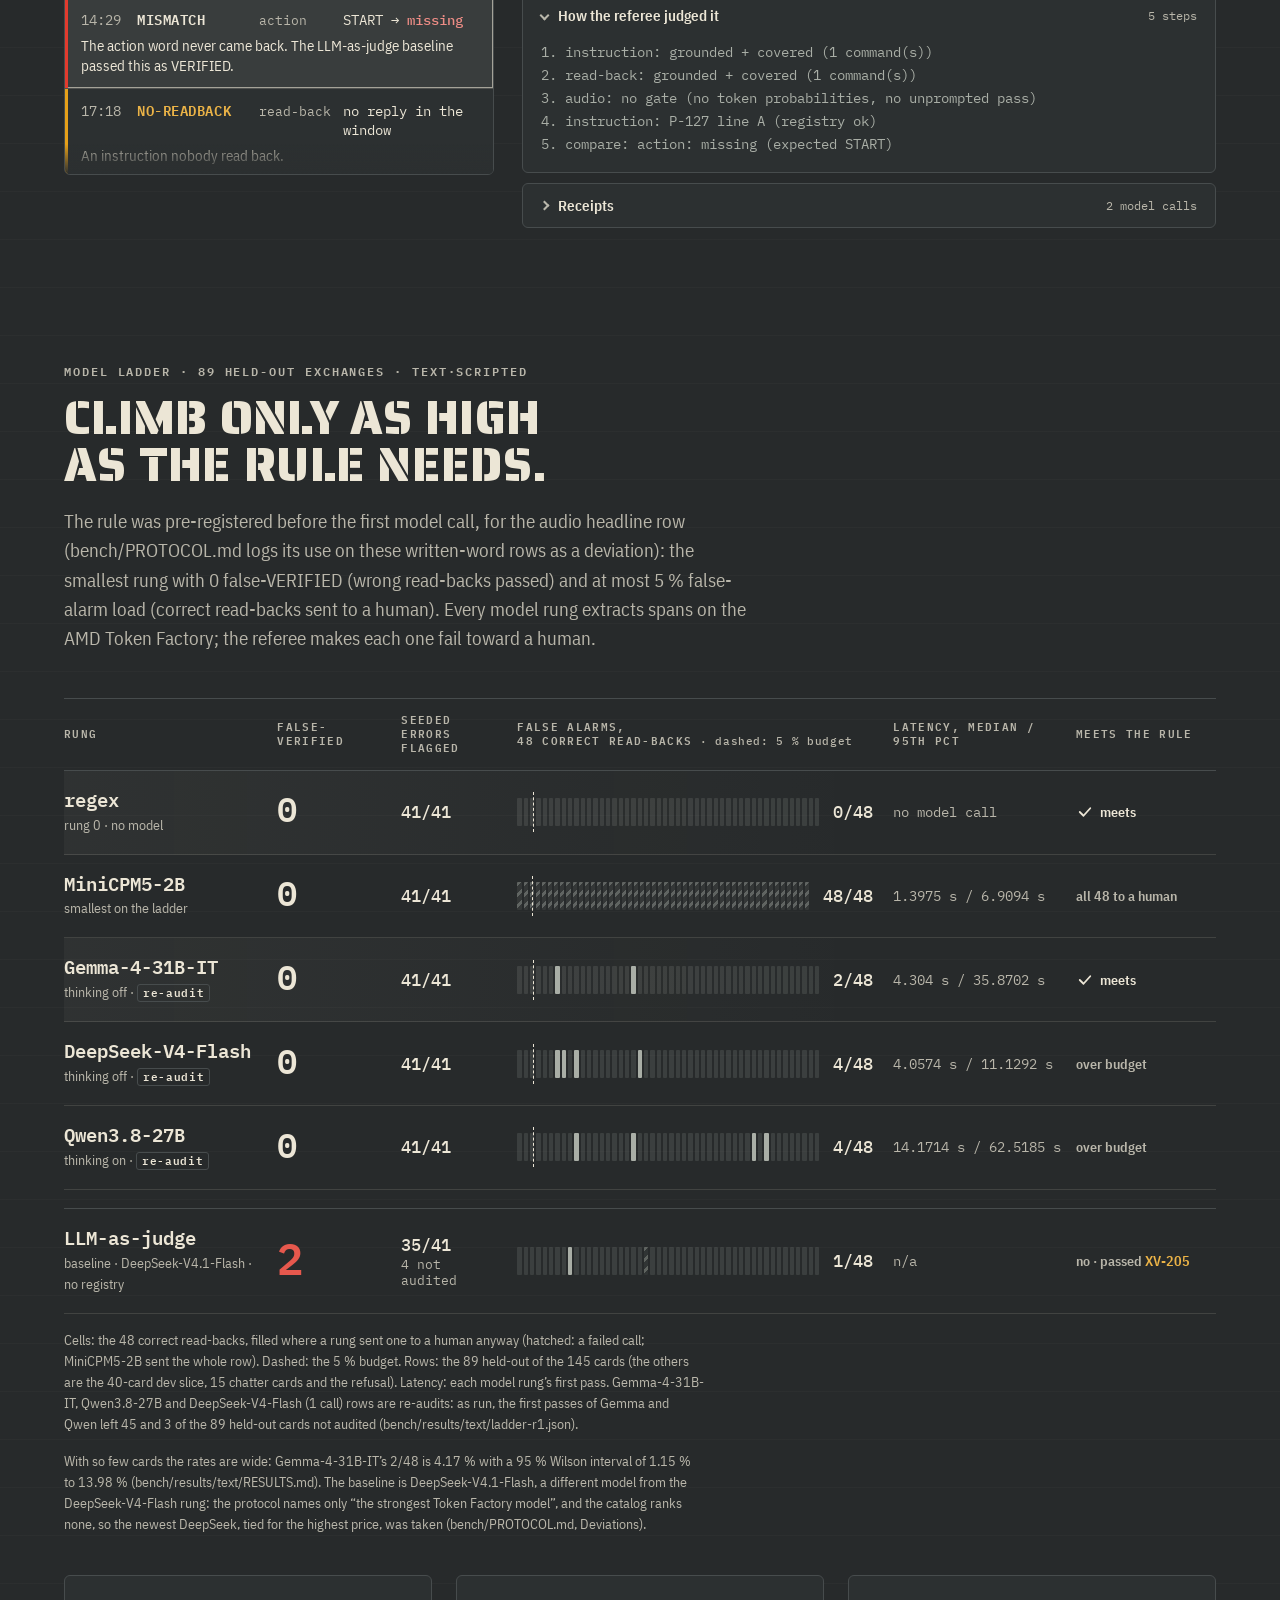
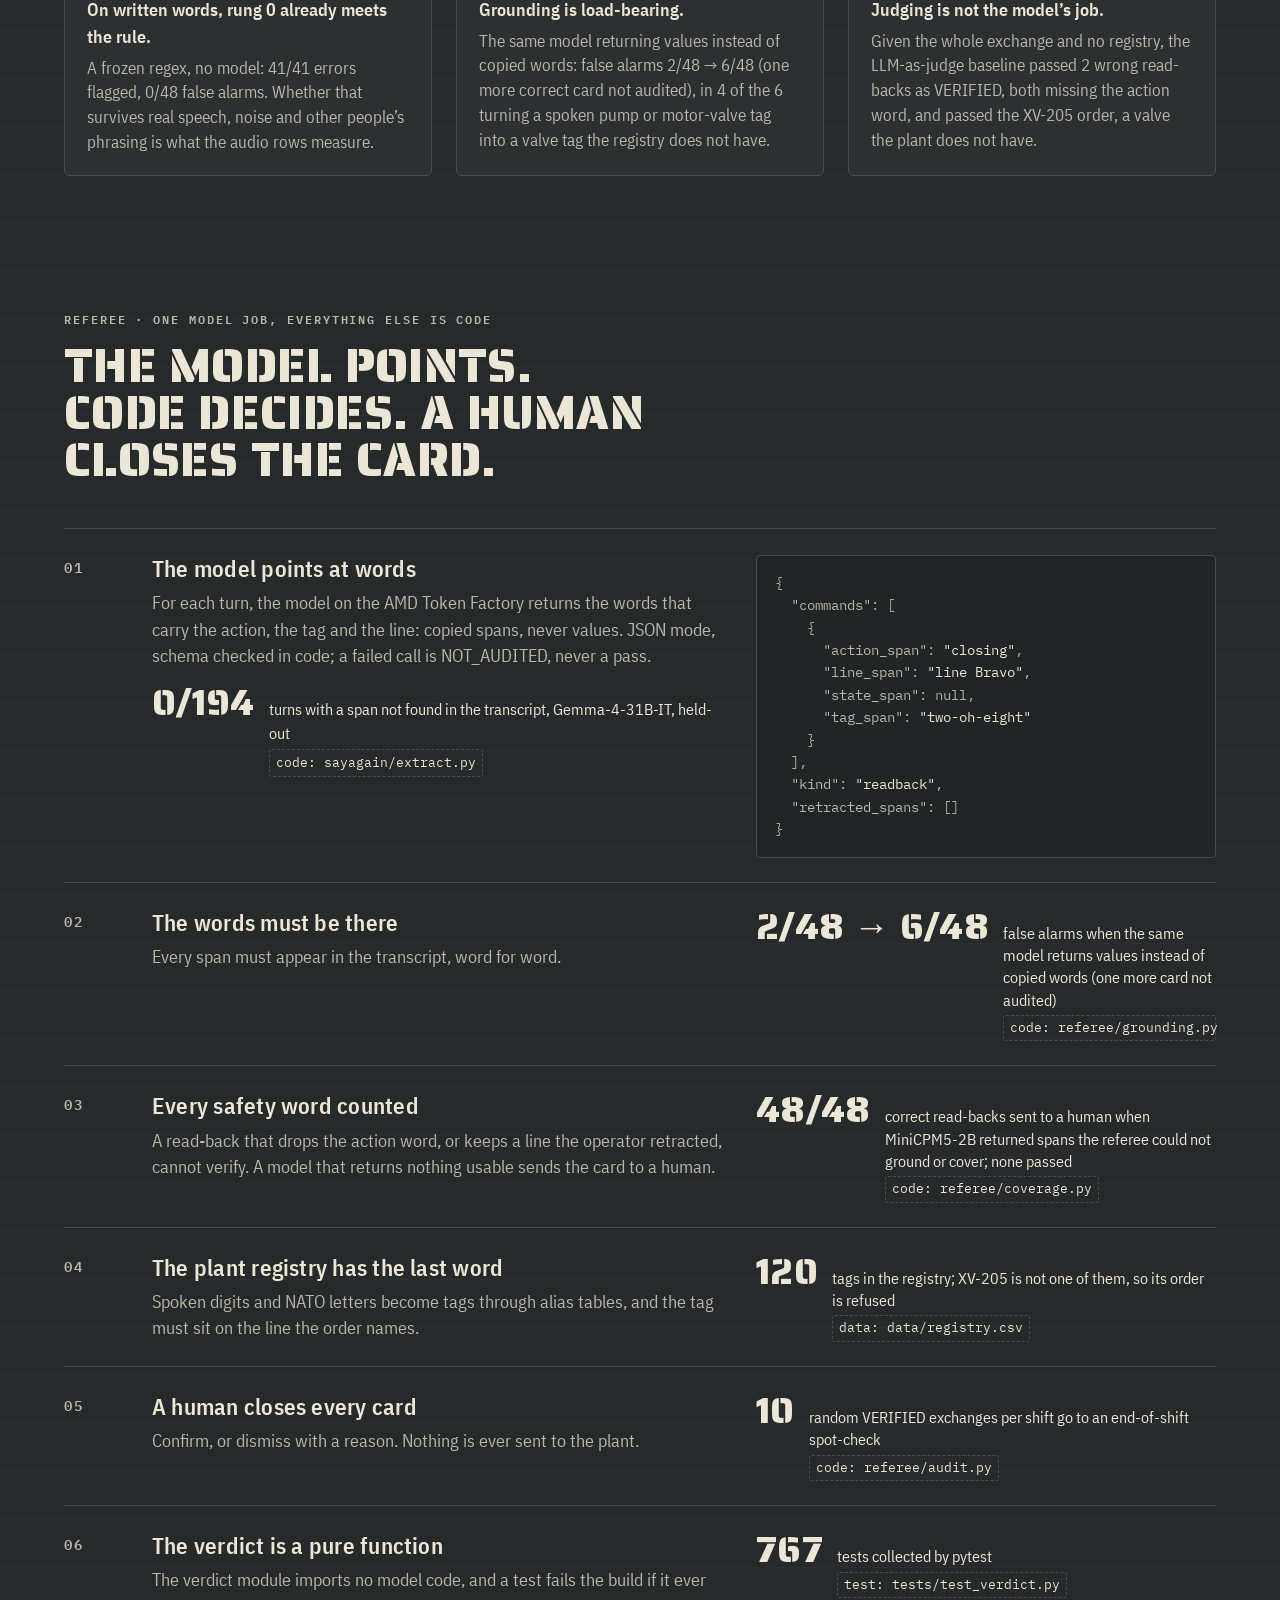
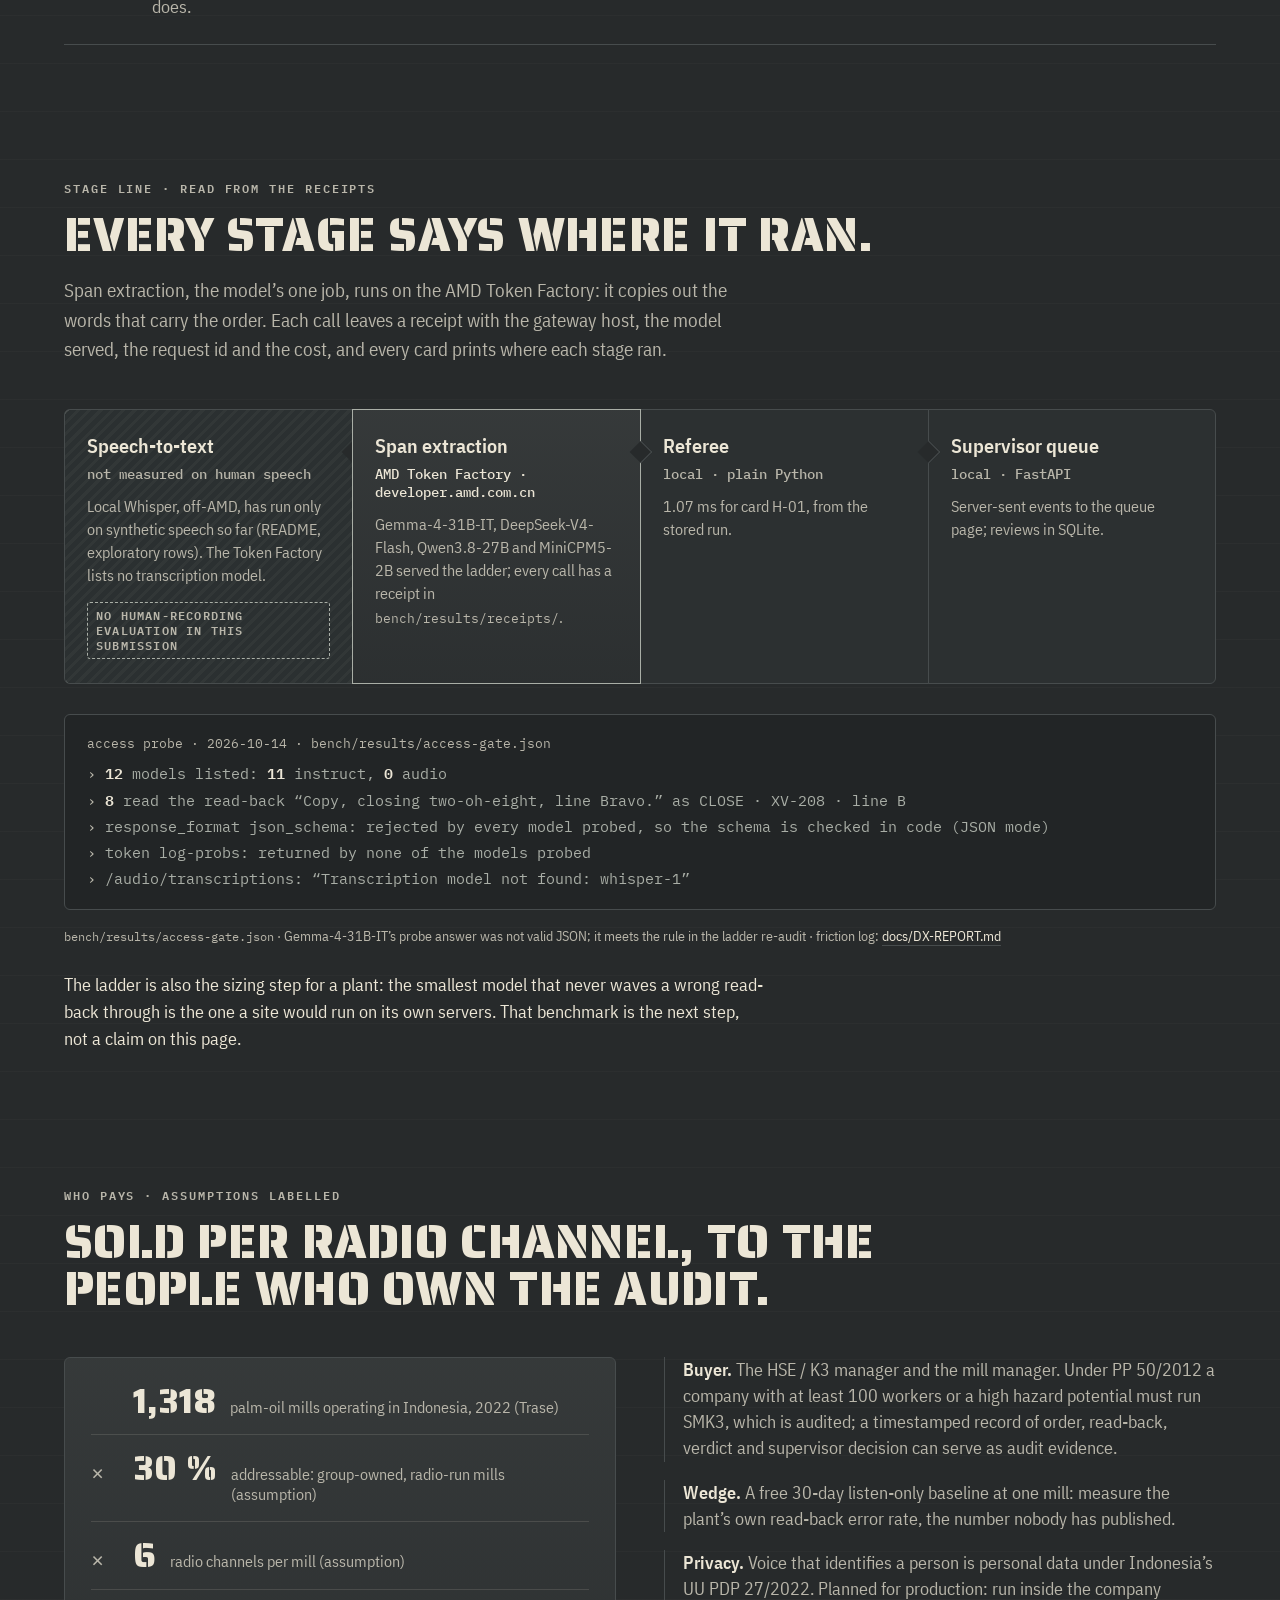
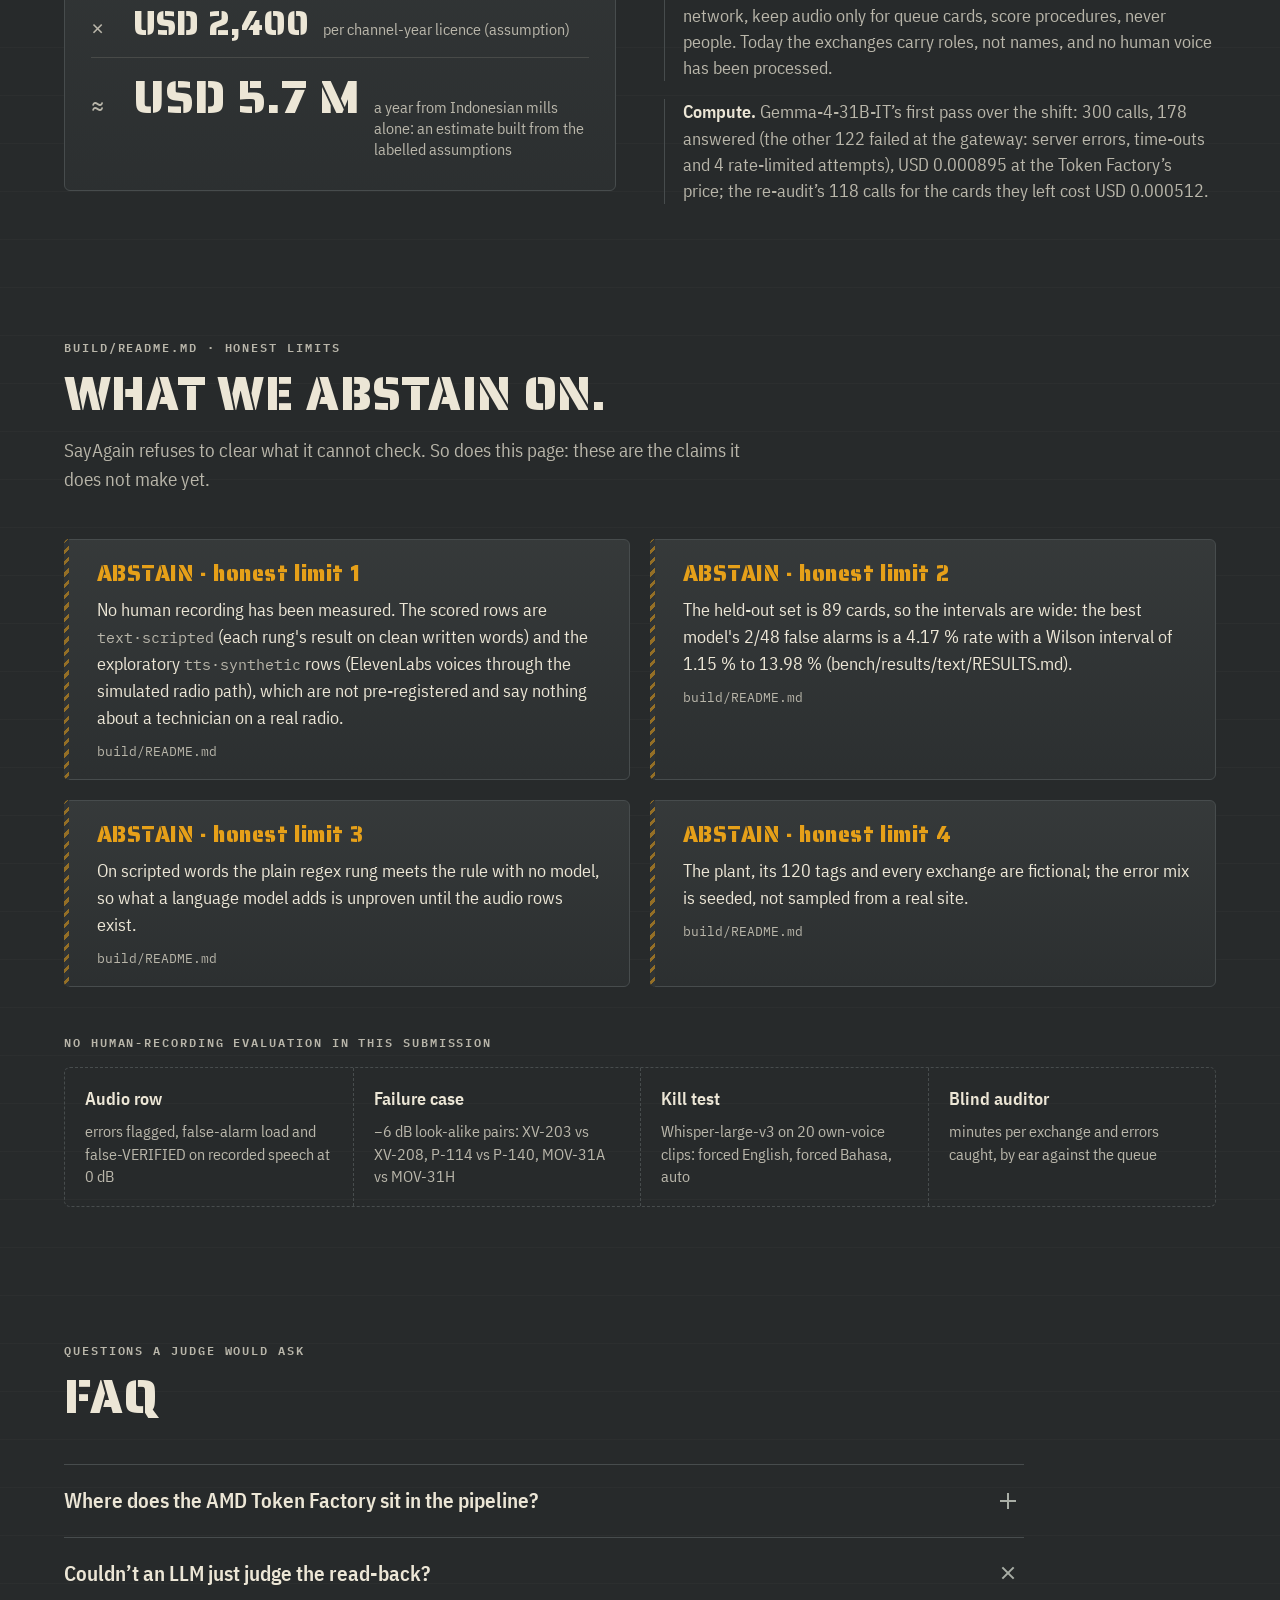
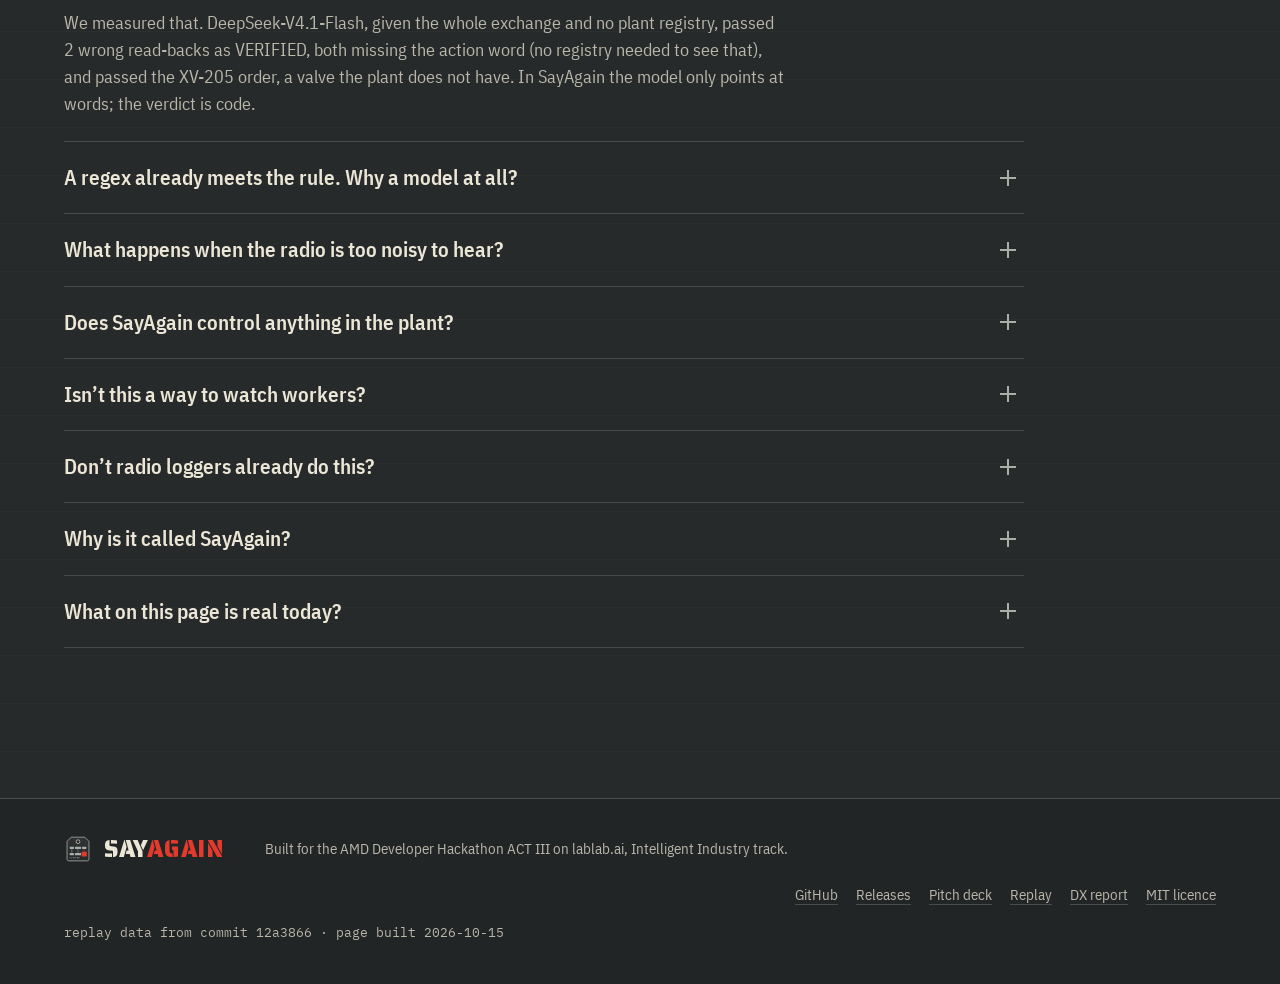
==== commit 111afadb: "docs(site): a2a r05 QA4 — the −6 dB synthetic-speech sentence names both rungs and cites both files " ====
--- a/docs/index.html
+++ b/docs/index.html
@@ -934,7 +934,7 @@
 <details><summary>A regex already meets the rule. Why a model at all?</summary>
 <p>On clean written words it does: that is our own result, and the page says so. Real speech is not clean: recognition errors, code-switched Bahasa, other people’s phrasing. The audio rows decide whether a model earns its place; if they say it does not, the report will say that.</p></details>
 <details><summary>What happens when the radio is too noisy to hear?</summary>
-<p>On the written-word rows, a failed model call is NOT_AUDITED and an exchange the referee cannot clear reaches a human as ABSTAIN, in amber: listen yourself. Noise is the weak point. On synthetic speech at −6 dB (README, exploratory rows), 26 of 41 seeded errors raised no card at all, and none was marked VERIFIED (bench/results/tts/tts-r1-radio-m6dB.json). The −6 dB look-alike failure case on human recordings is not run (no human-recording evaluation in this submission).</p></details>
+<p>On the written-word rows, a failed model call is NOT_AUDITED and an exchange the referee cannot clear reaches a human as ABSTAIN, in amber: listen yourself. Noise is the weak point. On synthetic speech at −6 dB (README, exploratory rows), 26 of 41 seeded errors raised no card at all on both the regex rung and the fully re-audited Gemma rung, and none was marked VERIFIED (bench/results/tts/tts-r1-radio-m6dB.json, bench/results/tts/tts-r1-radio-m6dB-reaudit2.json). The −6 dB look-alike failure case on human recordings is not run (no human-recording evaluation in this submission).</p></details>
 <details><summary>Does SayAgain control anything in the plant?</summary>
 <p>No. It has no write path to the plant. A card leaves the queue only when a supervisor confirms it or dismisses it with a reason.</p></details>
 <details><summary>Isn’t this a way to watch workers?</summary>
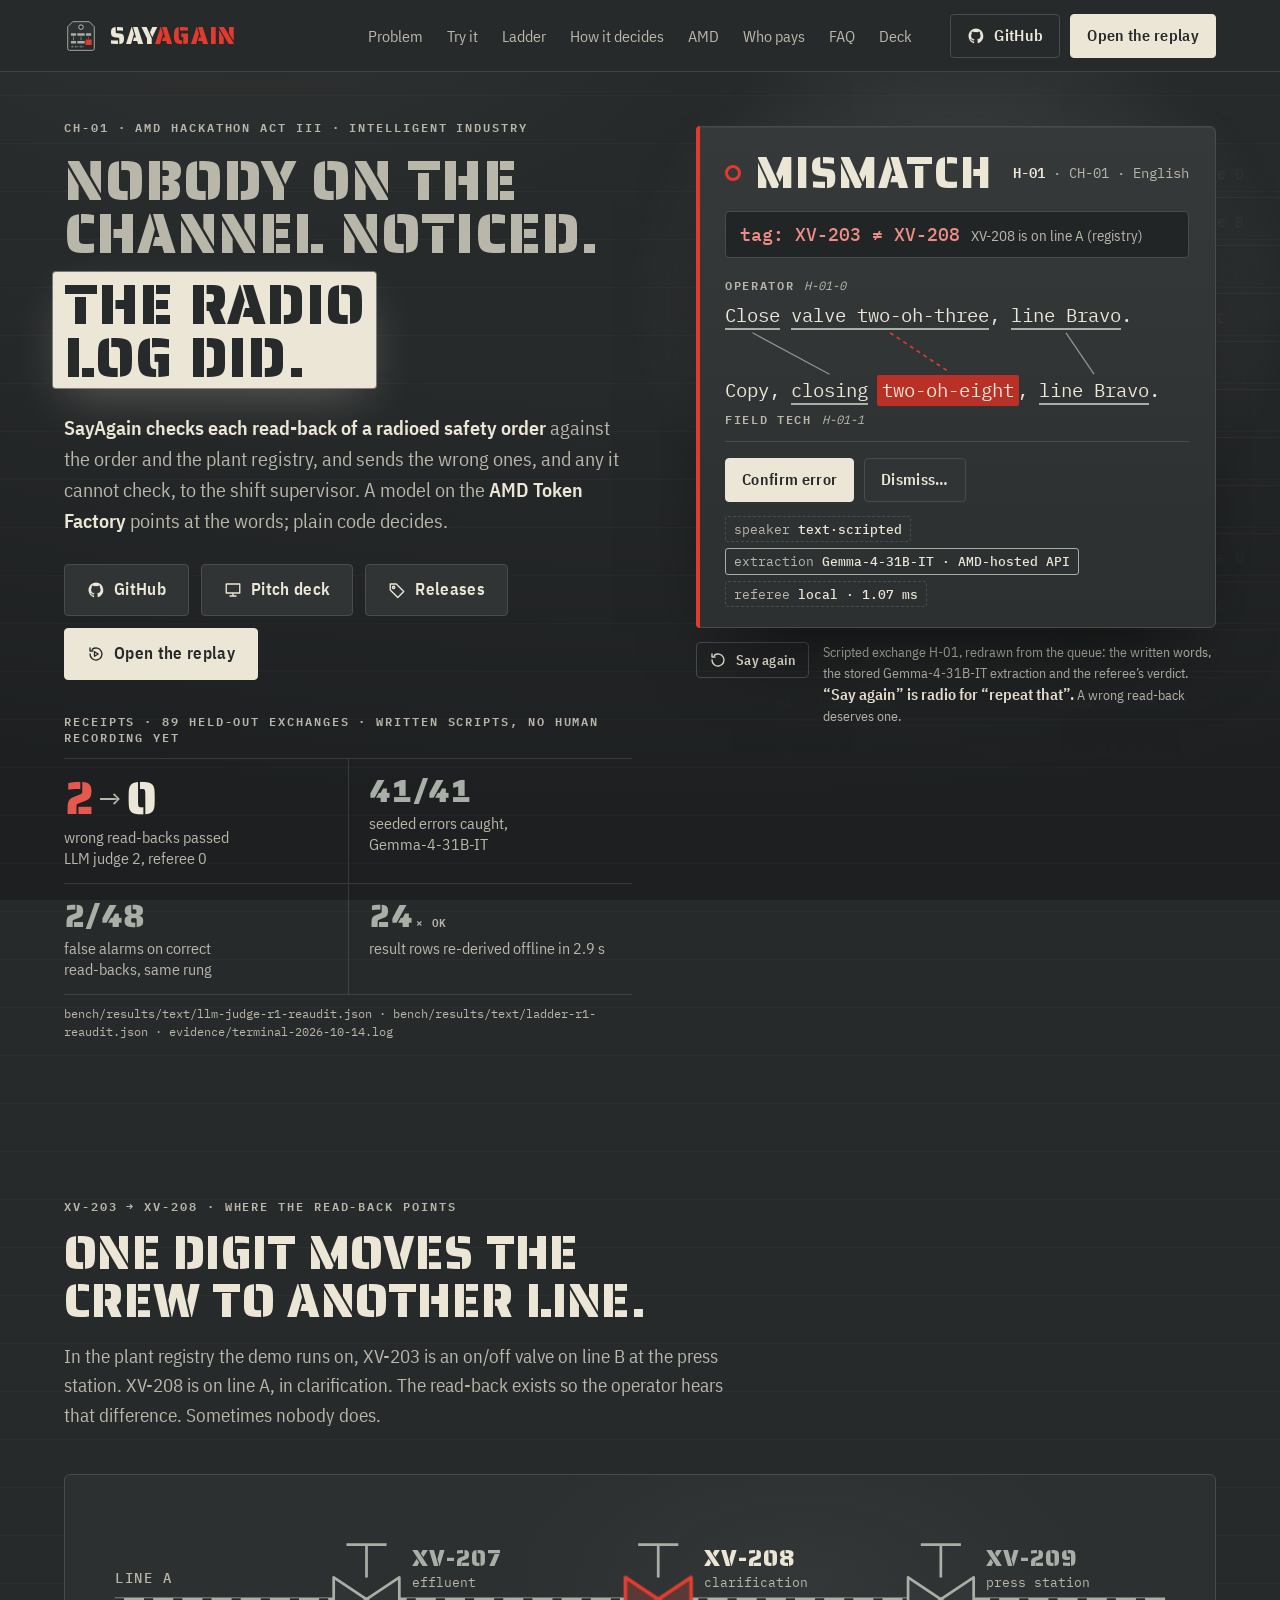
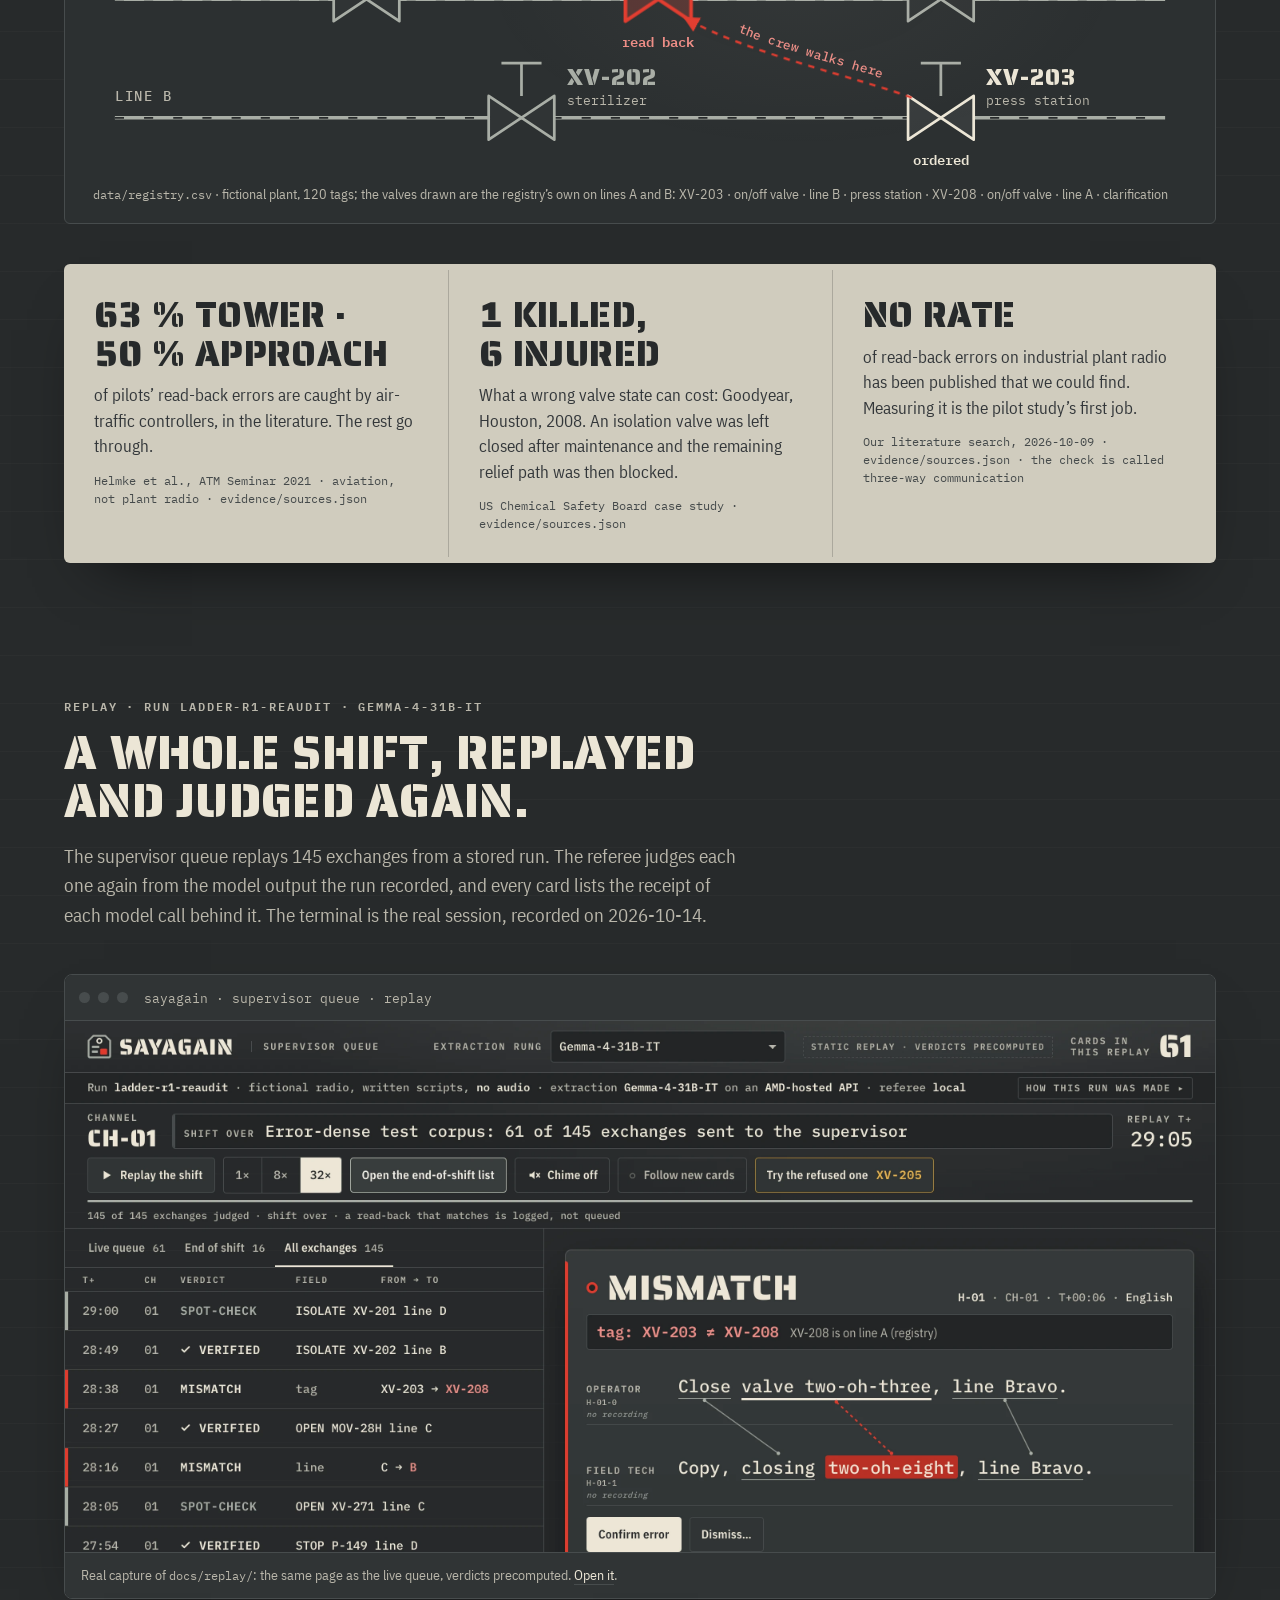
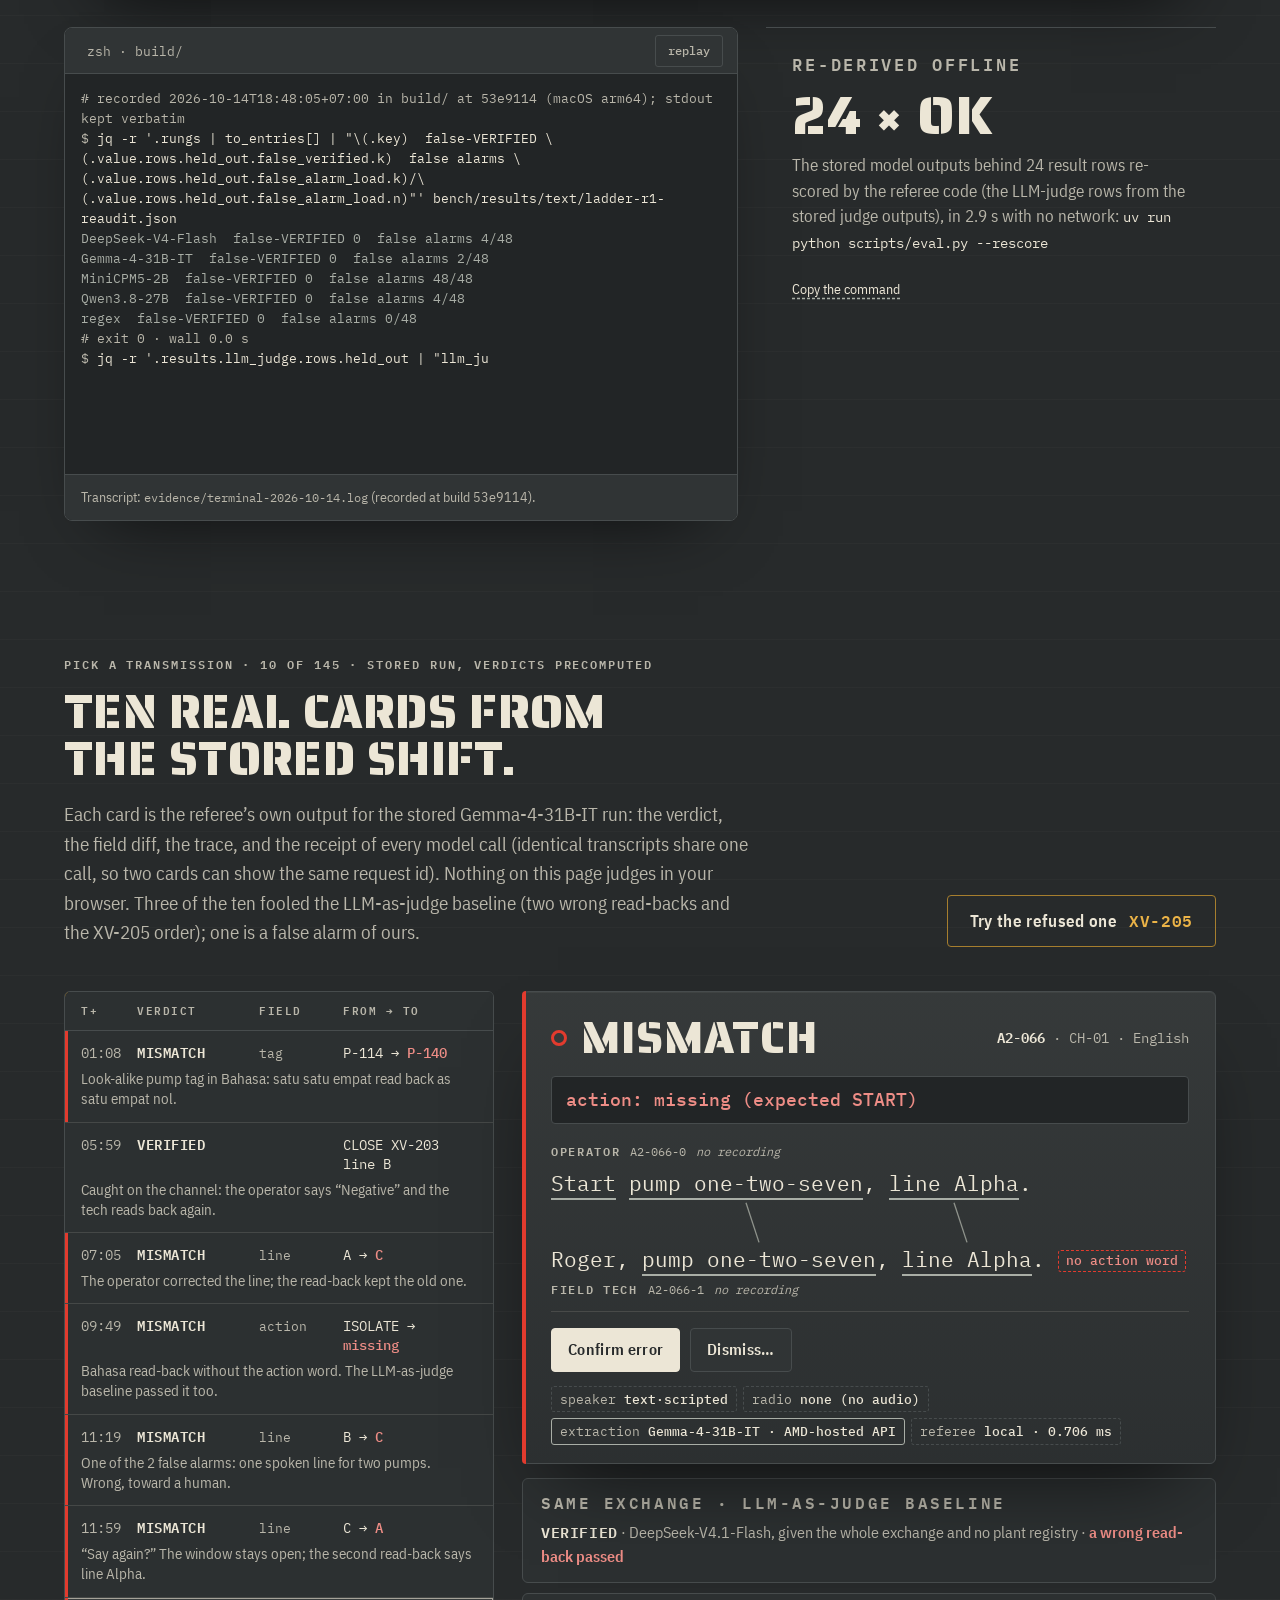
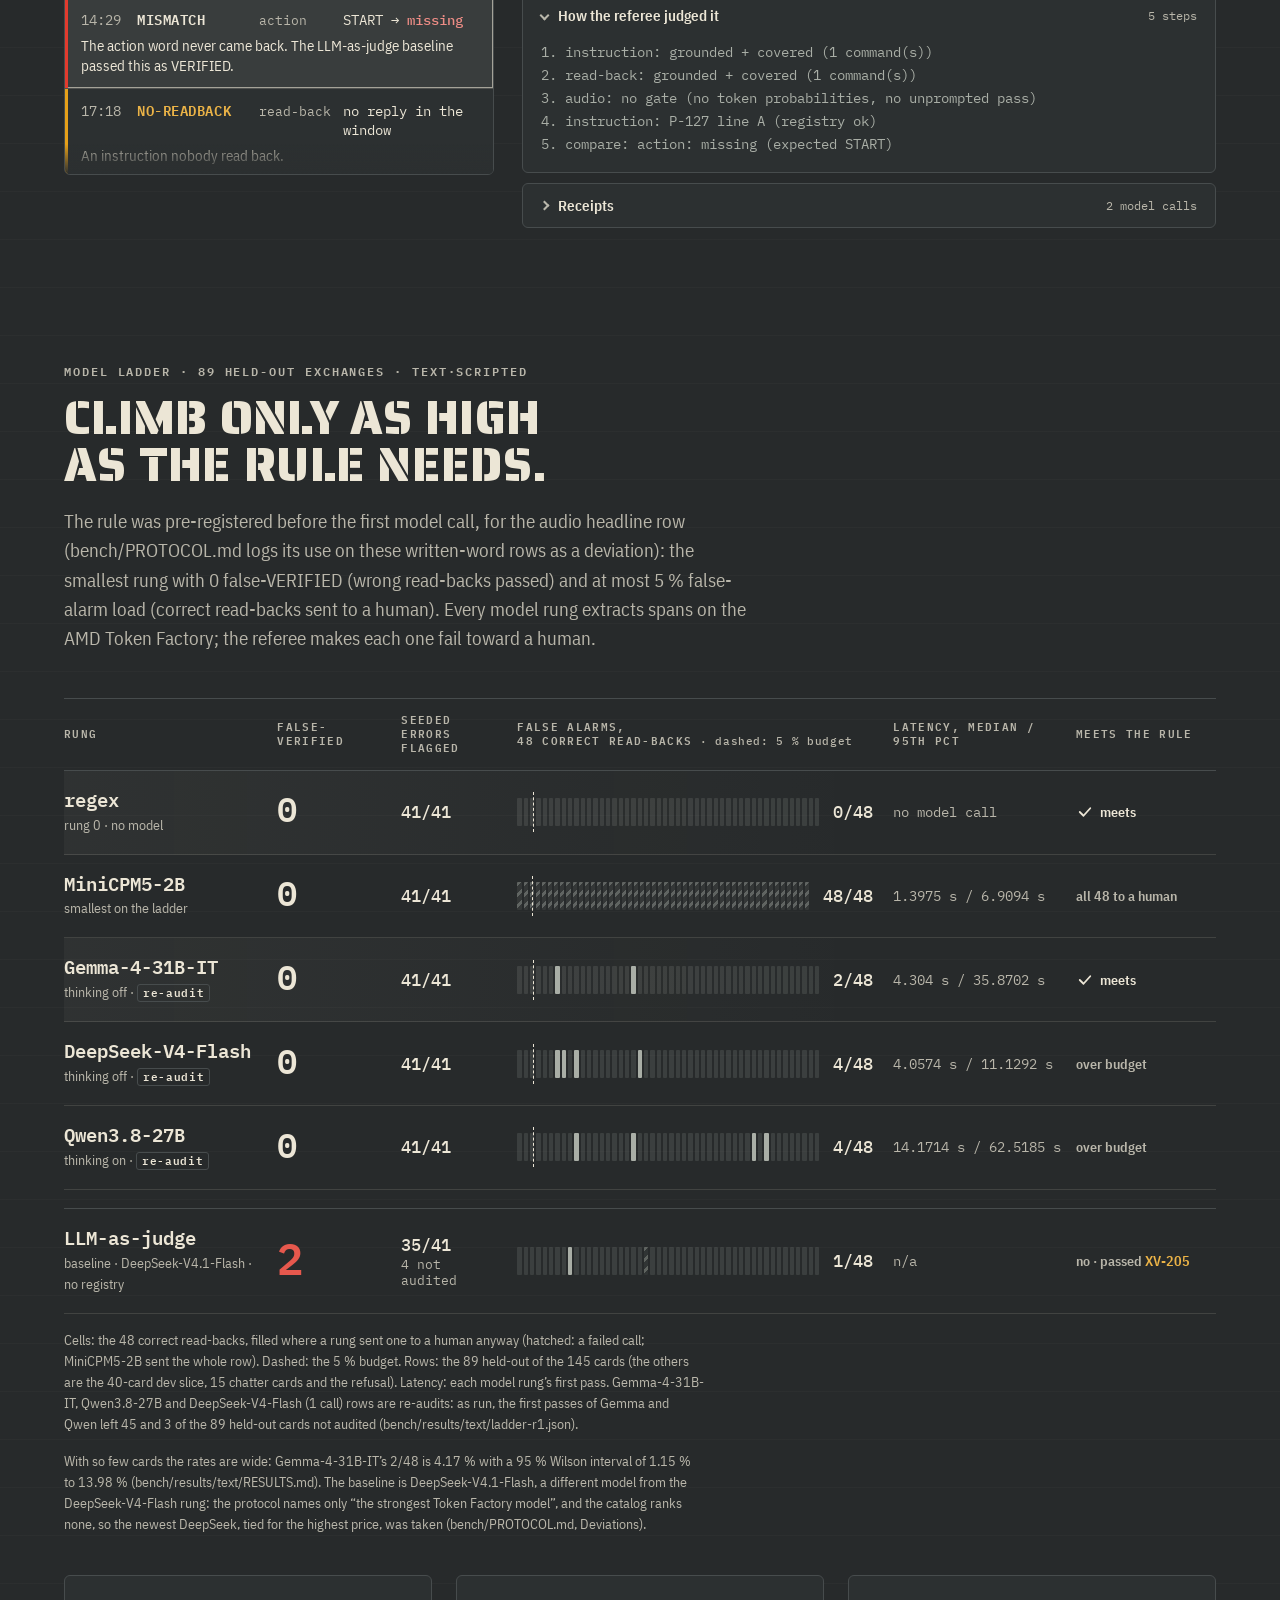
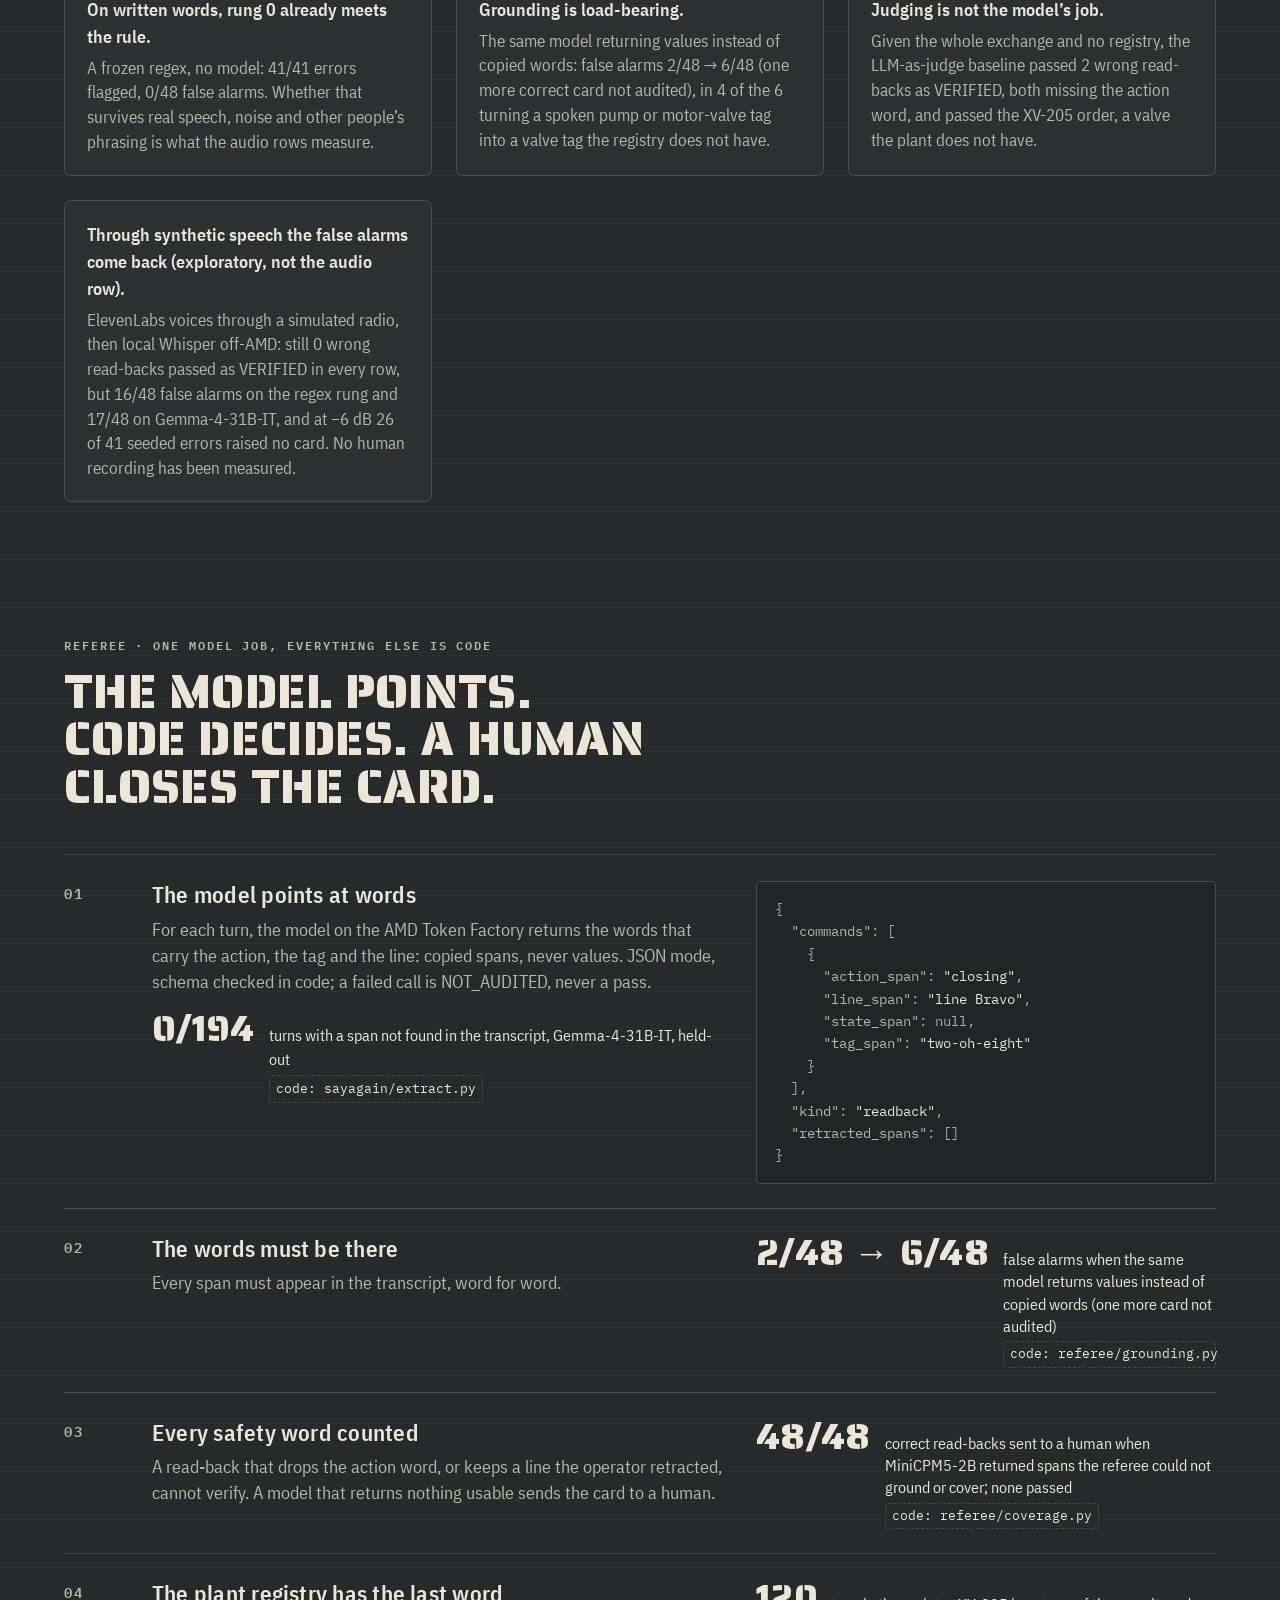
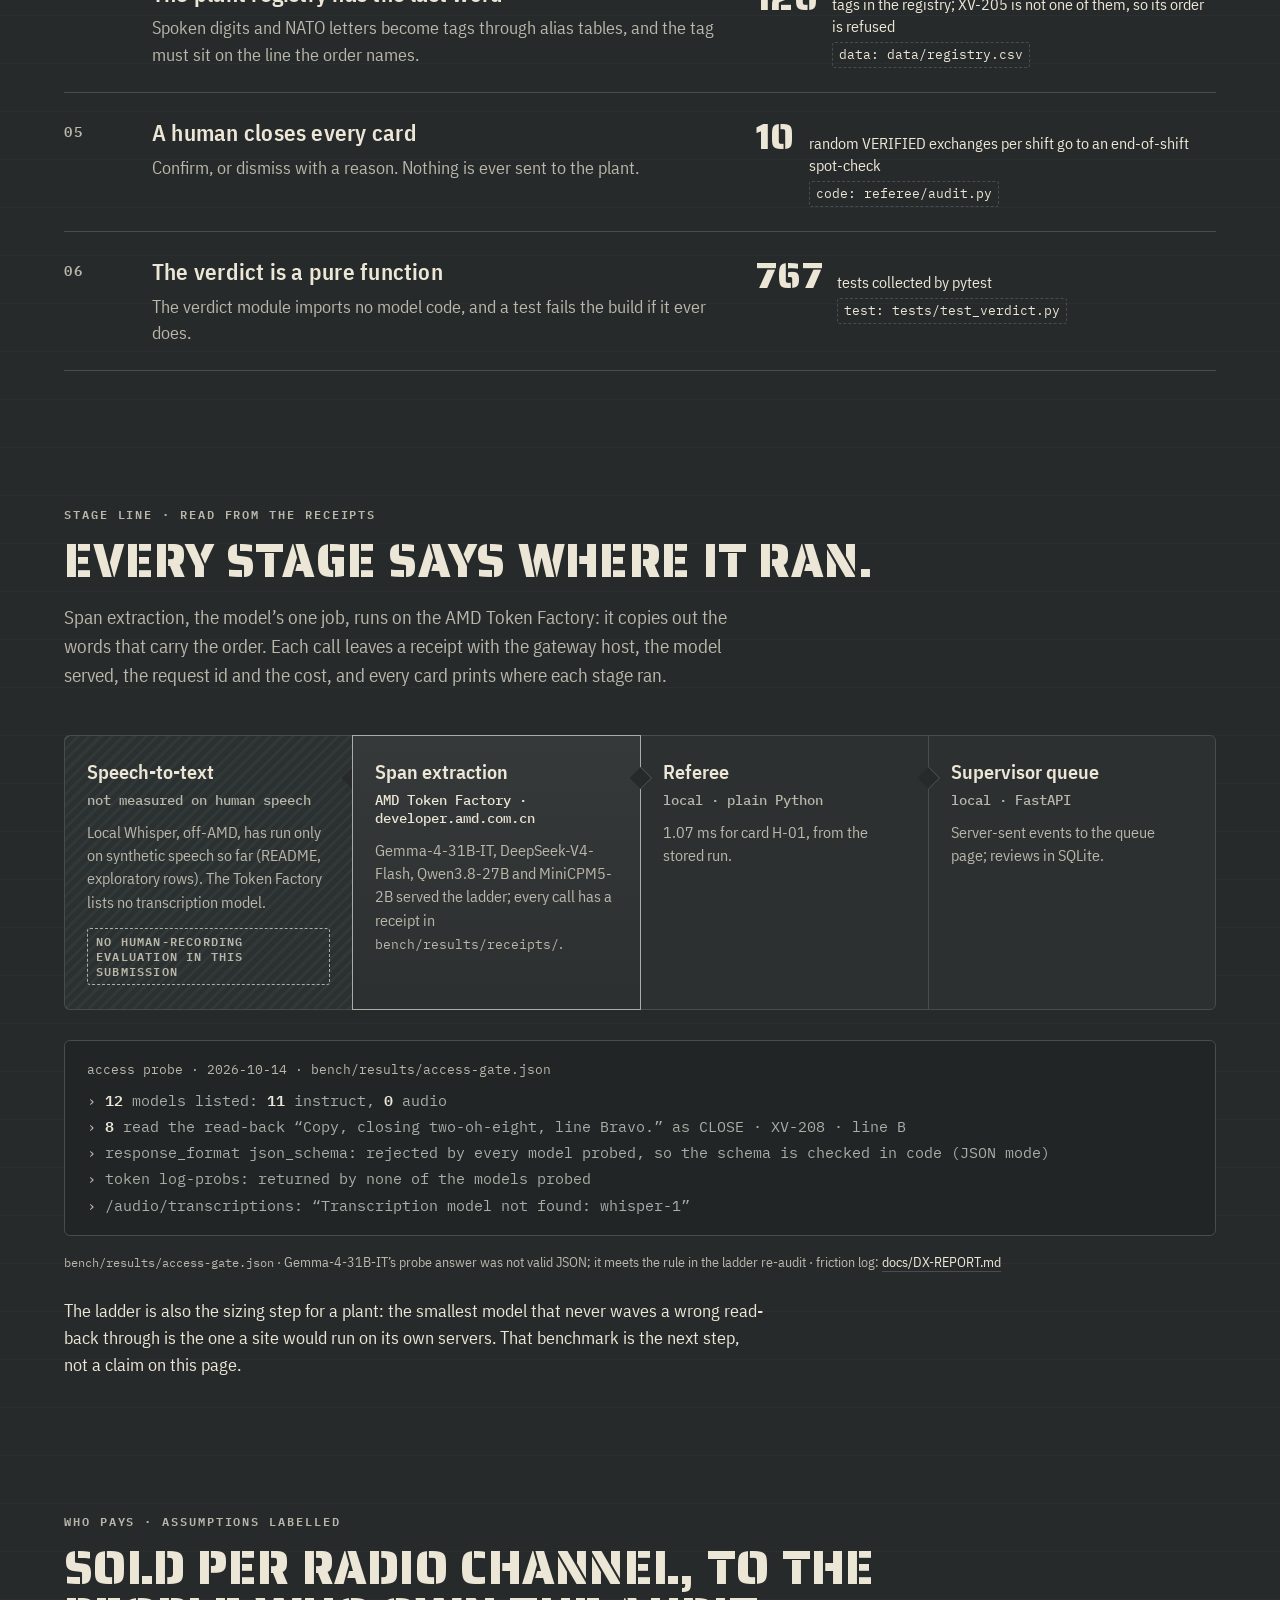
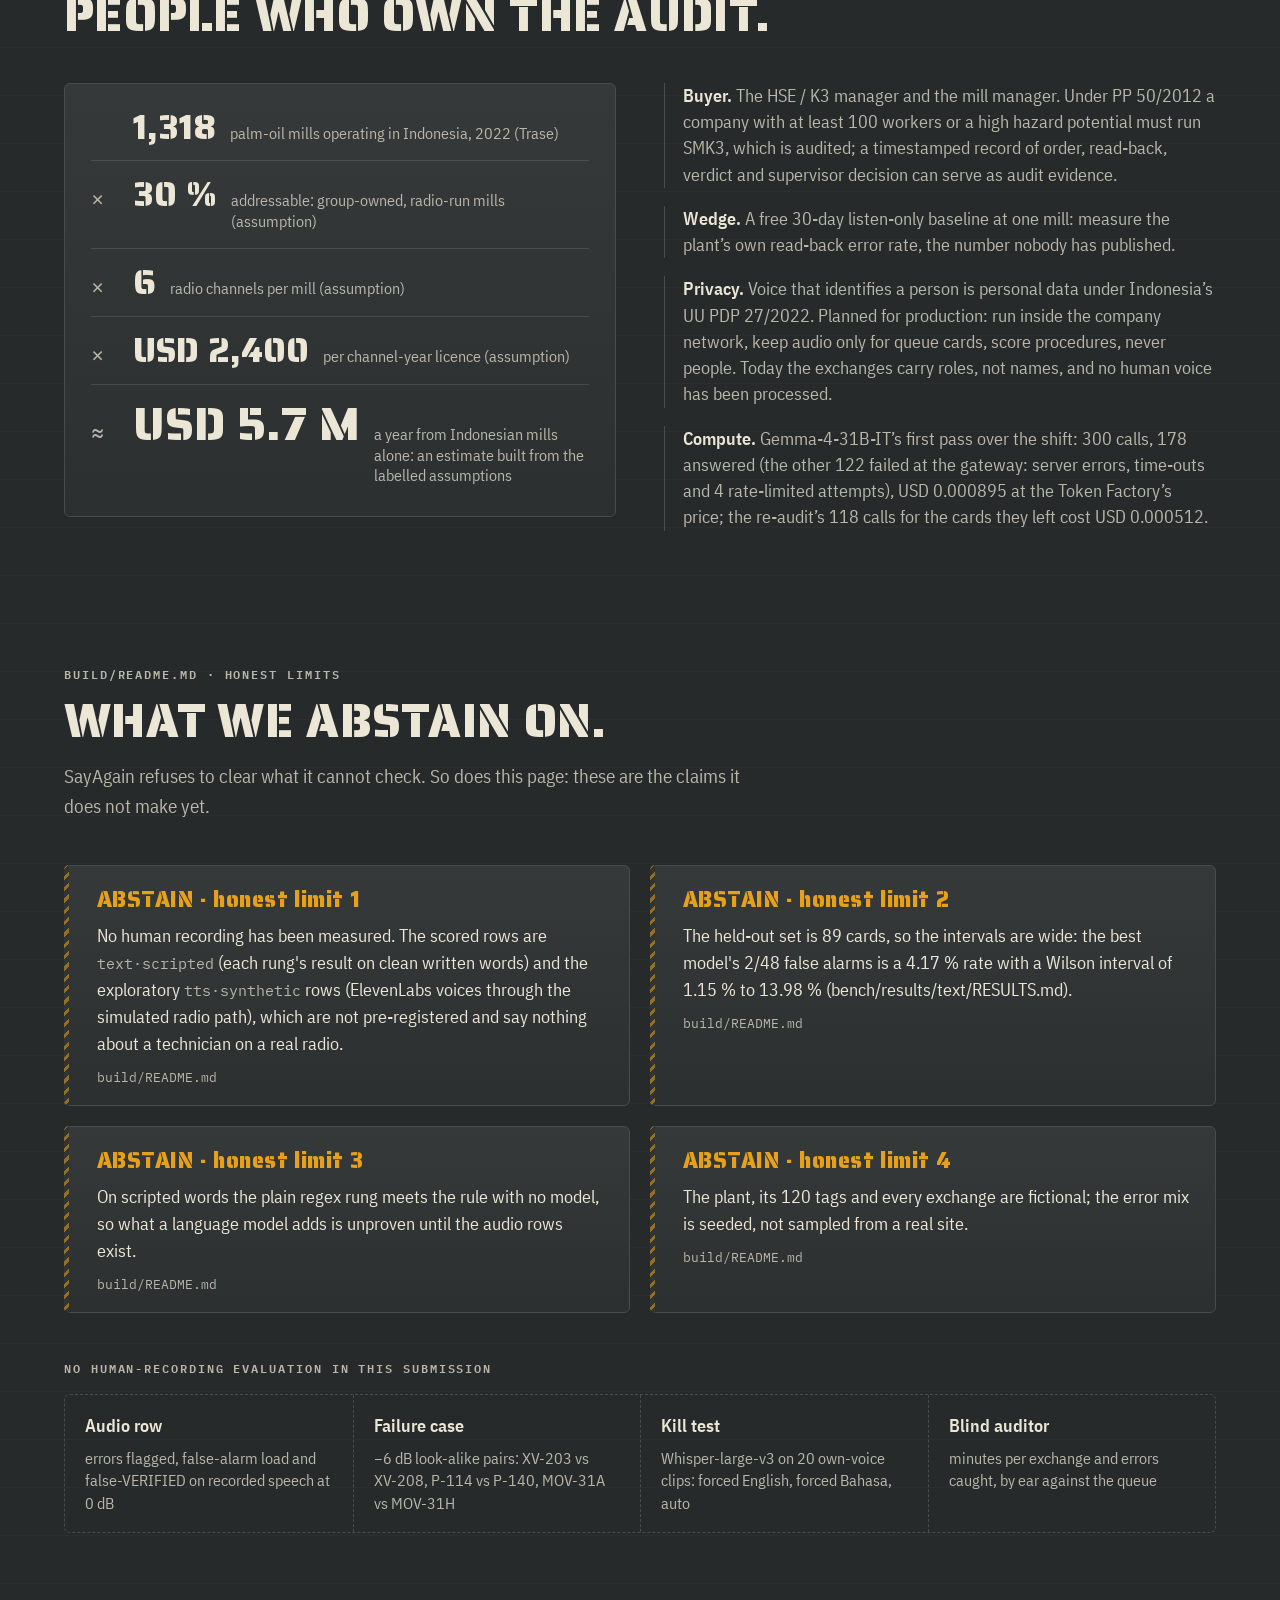
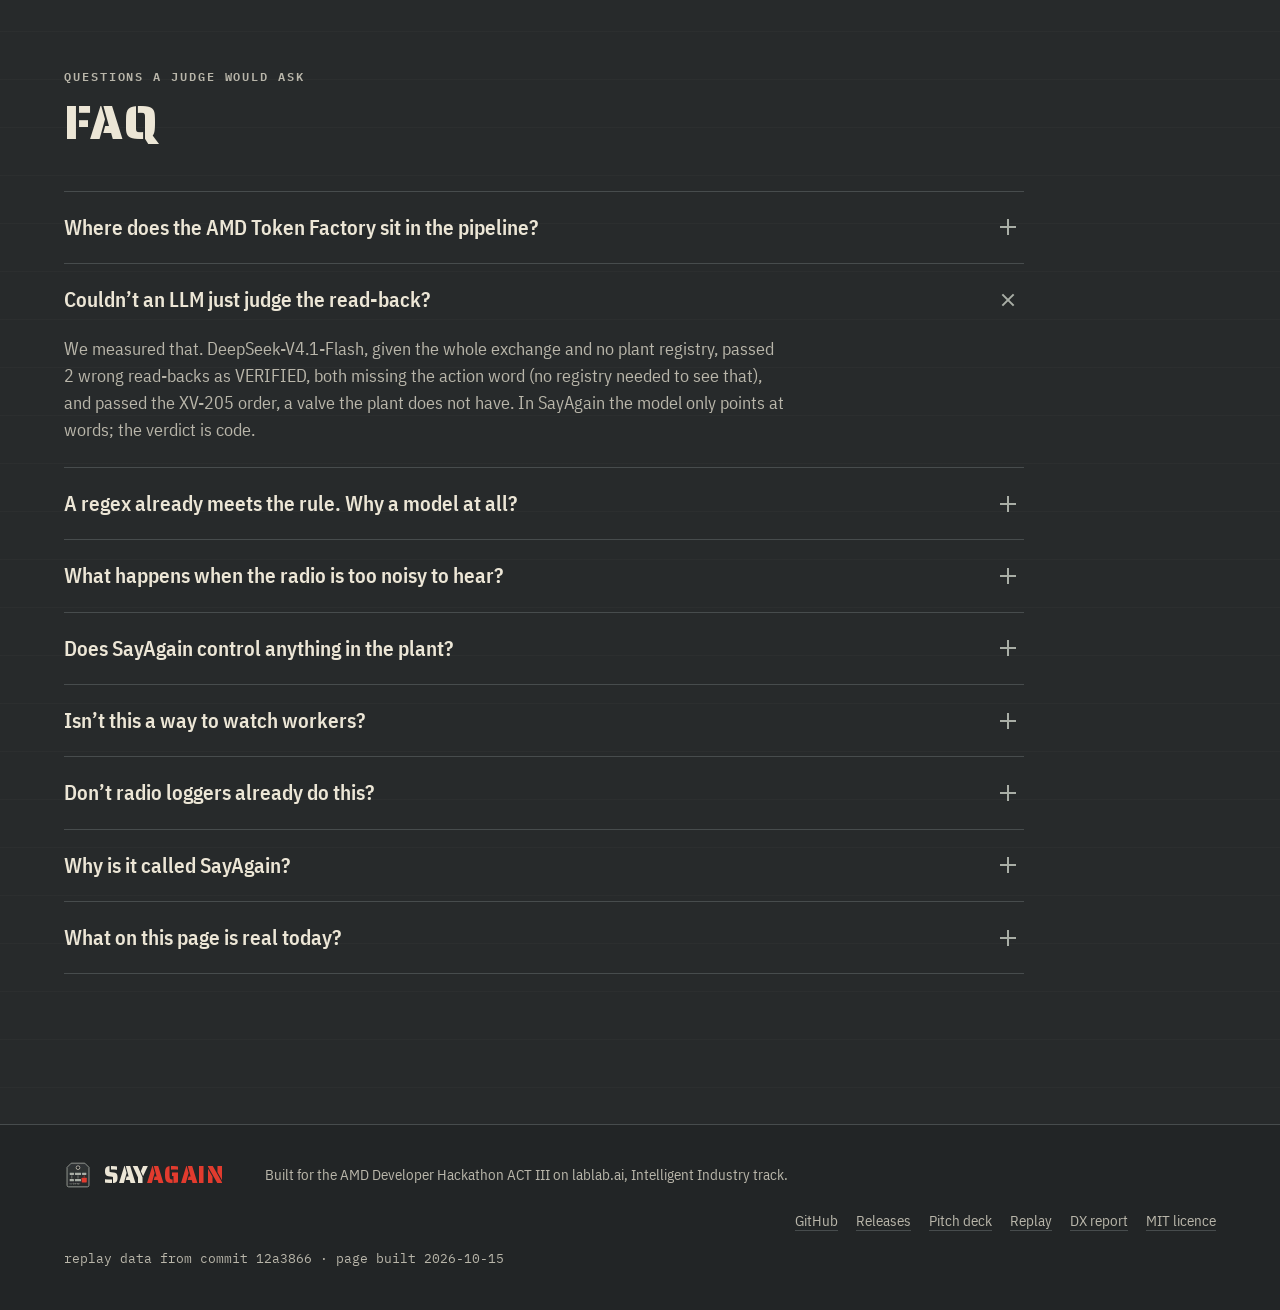
==== commit 8d665623: "docs(site): the synthetic-speech result as one labelled exploratory line on the landing ladder and d" ====
--- a/docs/index.html
+++ b/docs/index.html
@@ -815,6 +815,7 @@
 <p class="note" data-src="bench/results/text/ladder-r1-reaudit.json"><b>On written words, rung 0 already meets the rule.</b> A frozen regex, no model: 41/41 errors flagged, 0/48 false alarms. Whether that survives real speech, noise and other people’s phrasing is what the audio rows measure.</p>
 <p class="note" data-src="bench/results/text/ablate-grounding-r1-reaudit.json"><b>Grounding is load-bearing.</b> The same model returning values instead of copied words: false alarms 2/48 → 6/48 (one more correct card not audited), in 4 of the 6 turning a spoken pump or motor-valve tag into a valve tag the registry does not have.</p>
 <p class="note" data-src="bench/results/text/llm-judge-r1-reaudit.json"><b>Judging is not the model’s job.</b> Given the whole exchange and no registry, the LLM-as-judge baseline passed 2 wrong read-backs as VERIFIED, both missing the action word, and passed the <span class="nw">XV-205</span> order, a valve the plant does not have.</p>
+<p class="note" data-src="bench/results/tts/RESULTS.md"><b>Through synthetic speech the false alarms come back (exploratory, not the audio row).</b> ElevenLabs voices through a simulated radio, then local Whisper off-AMD: still 0 wrong read-backs passed as VERIFIED in every row, but 16/48 false alarms on the regex rung and 17/48 on Gemma-4-31B-IT, and at −6 dB 26 of 41 seeded errors raised no card. No human recording has been measured.</p>
 </div>
 </section>
 
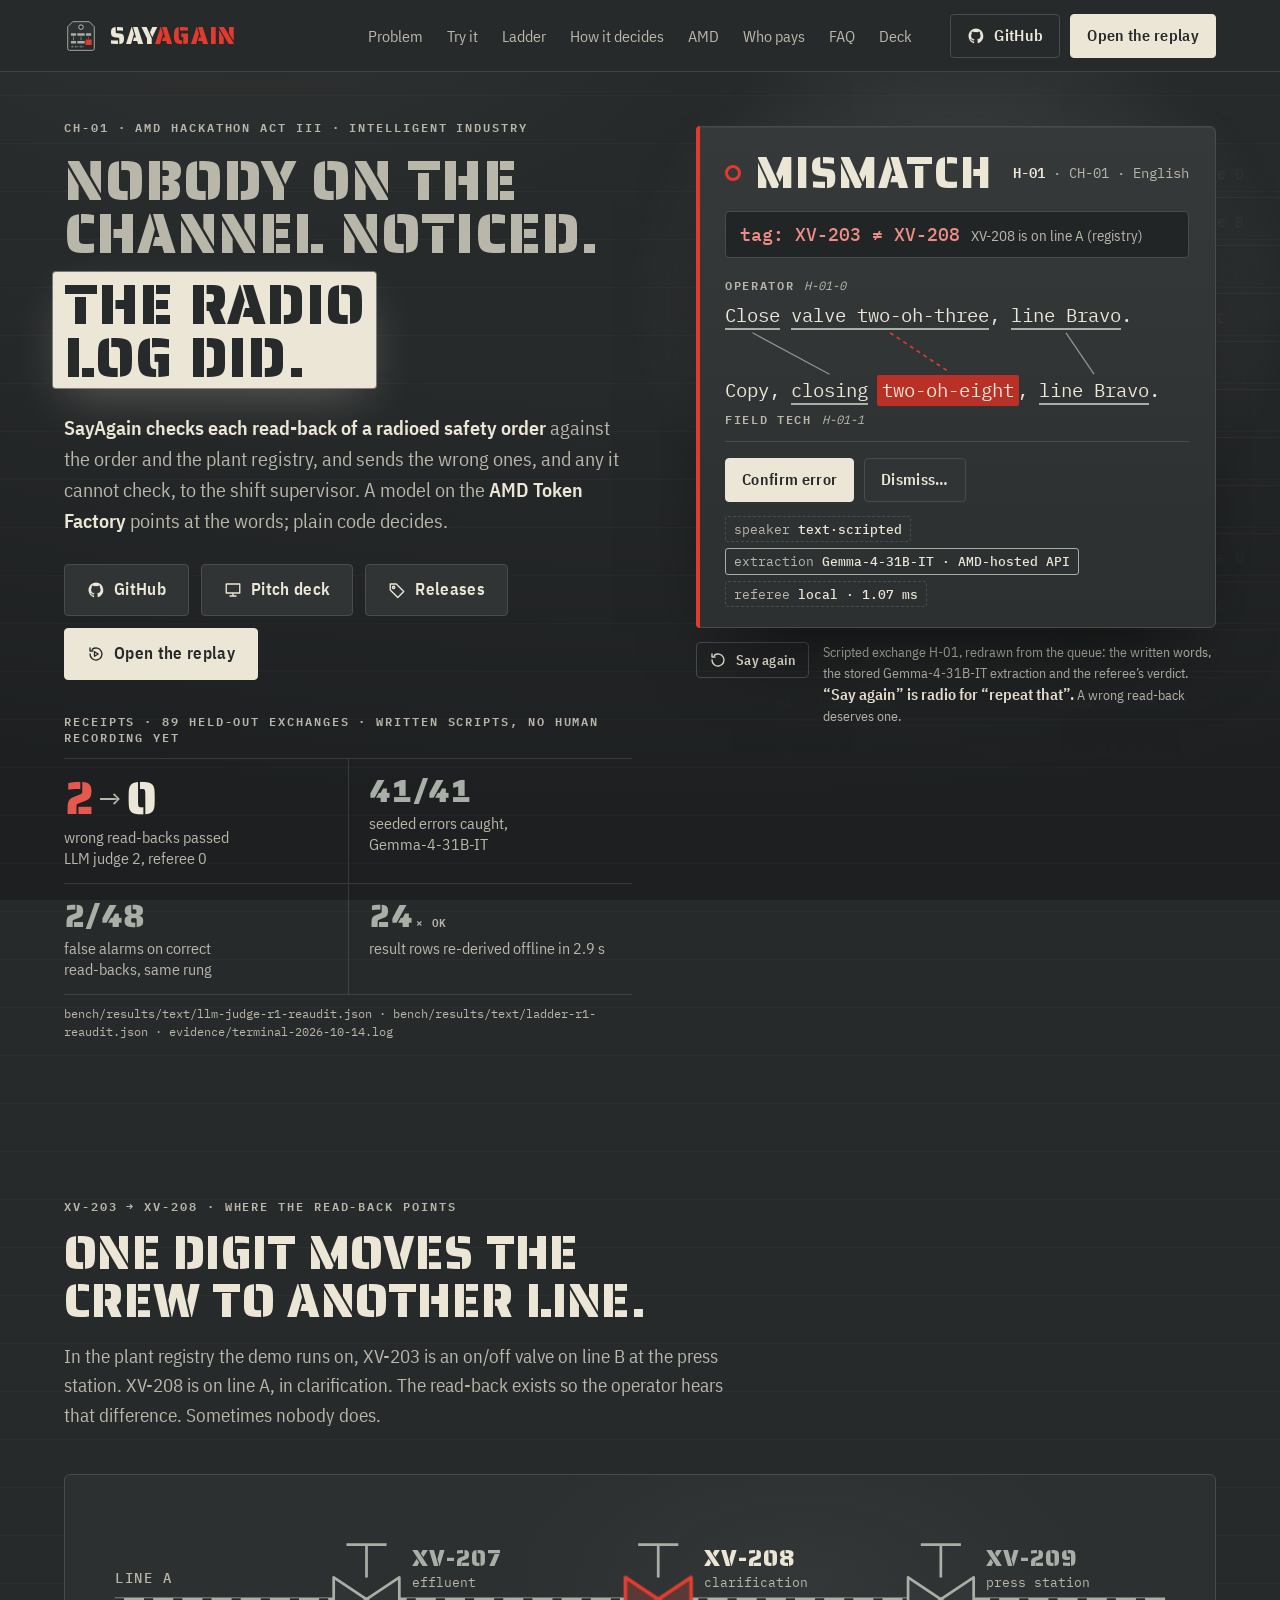
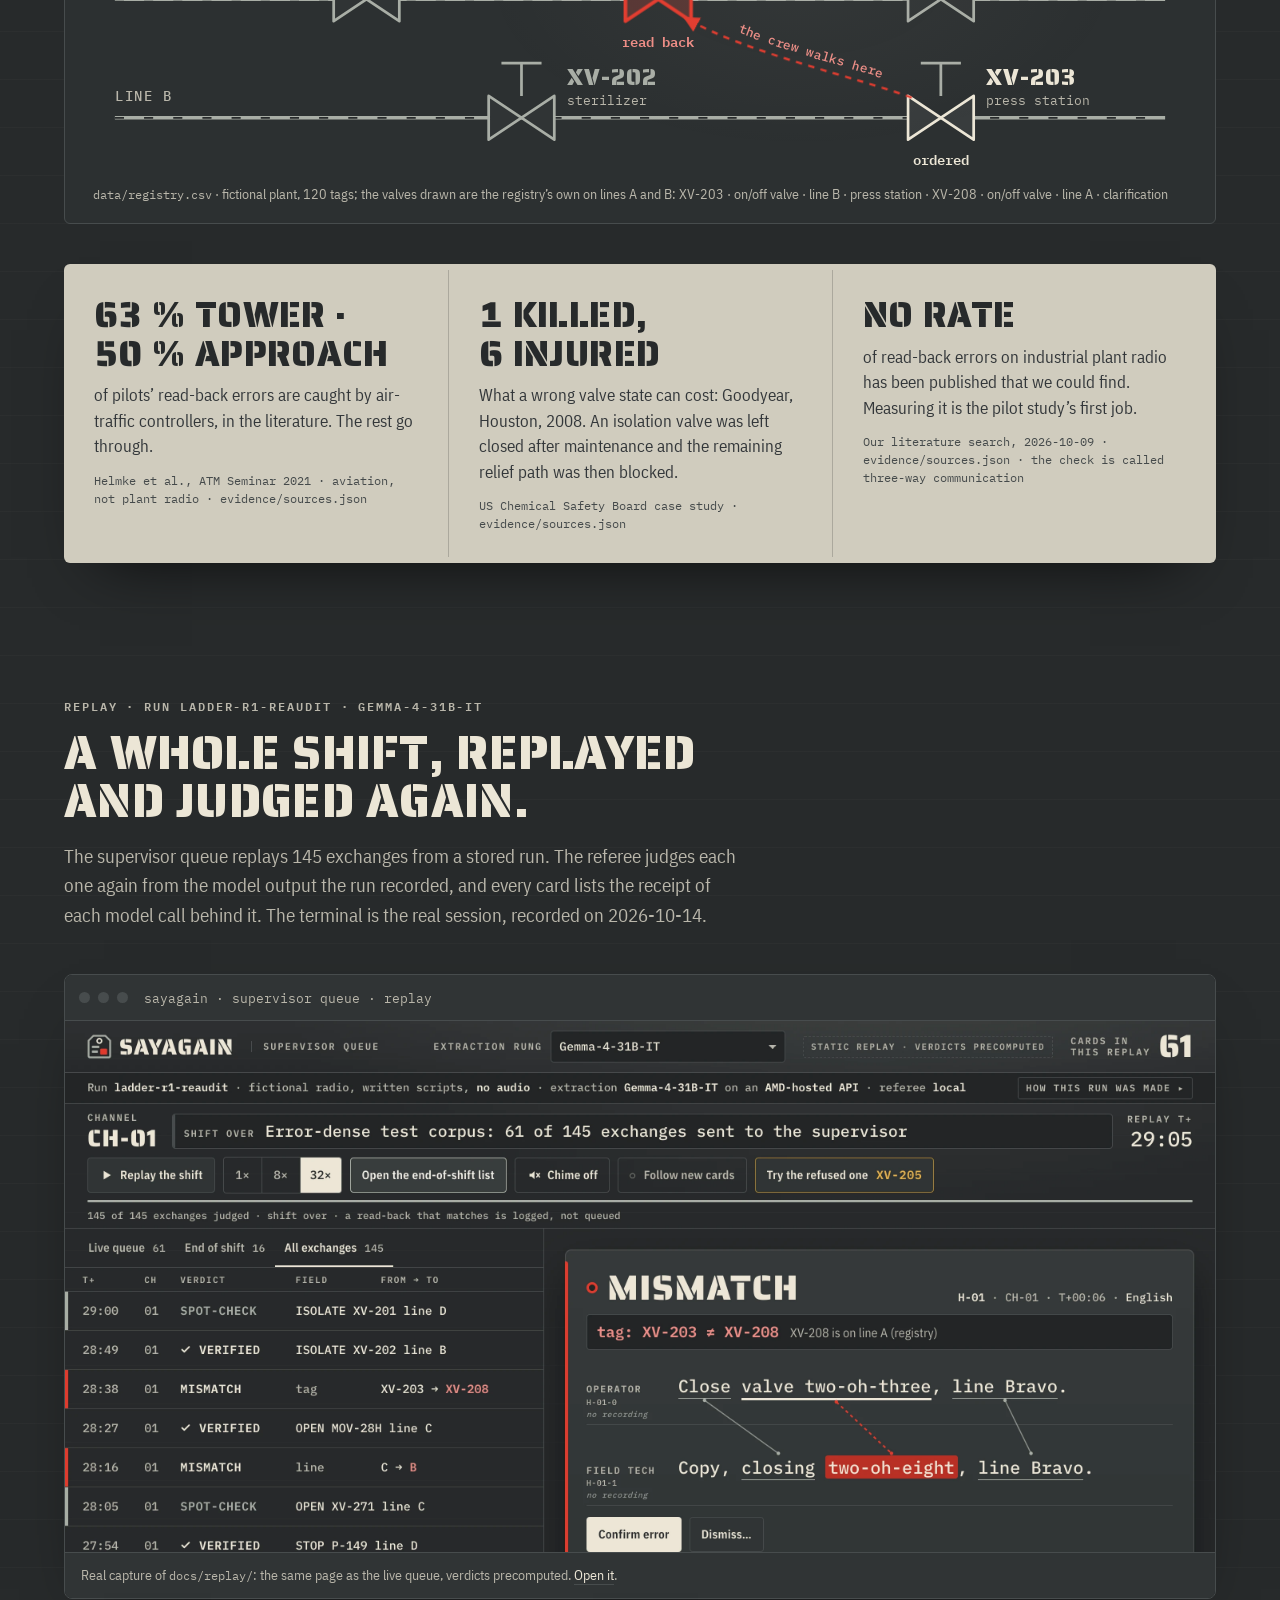
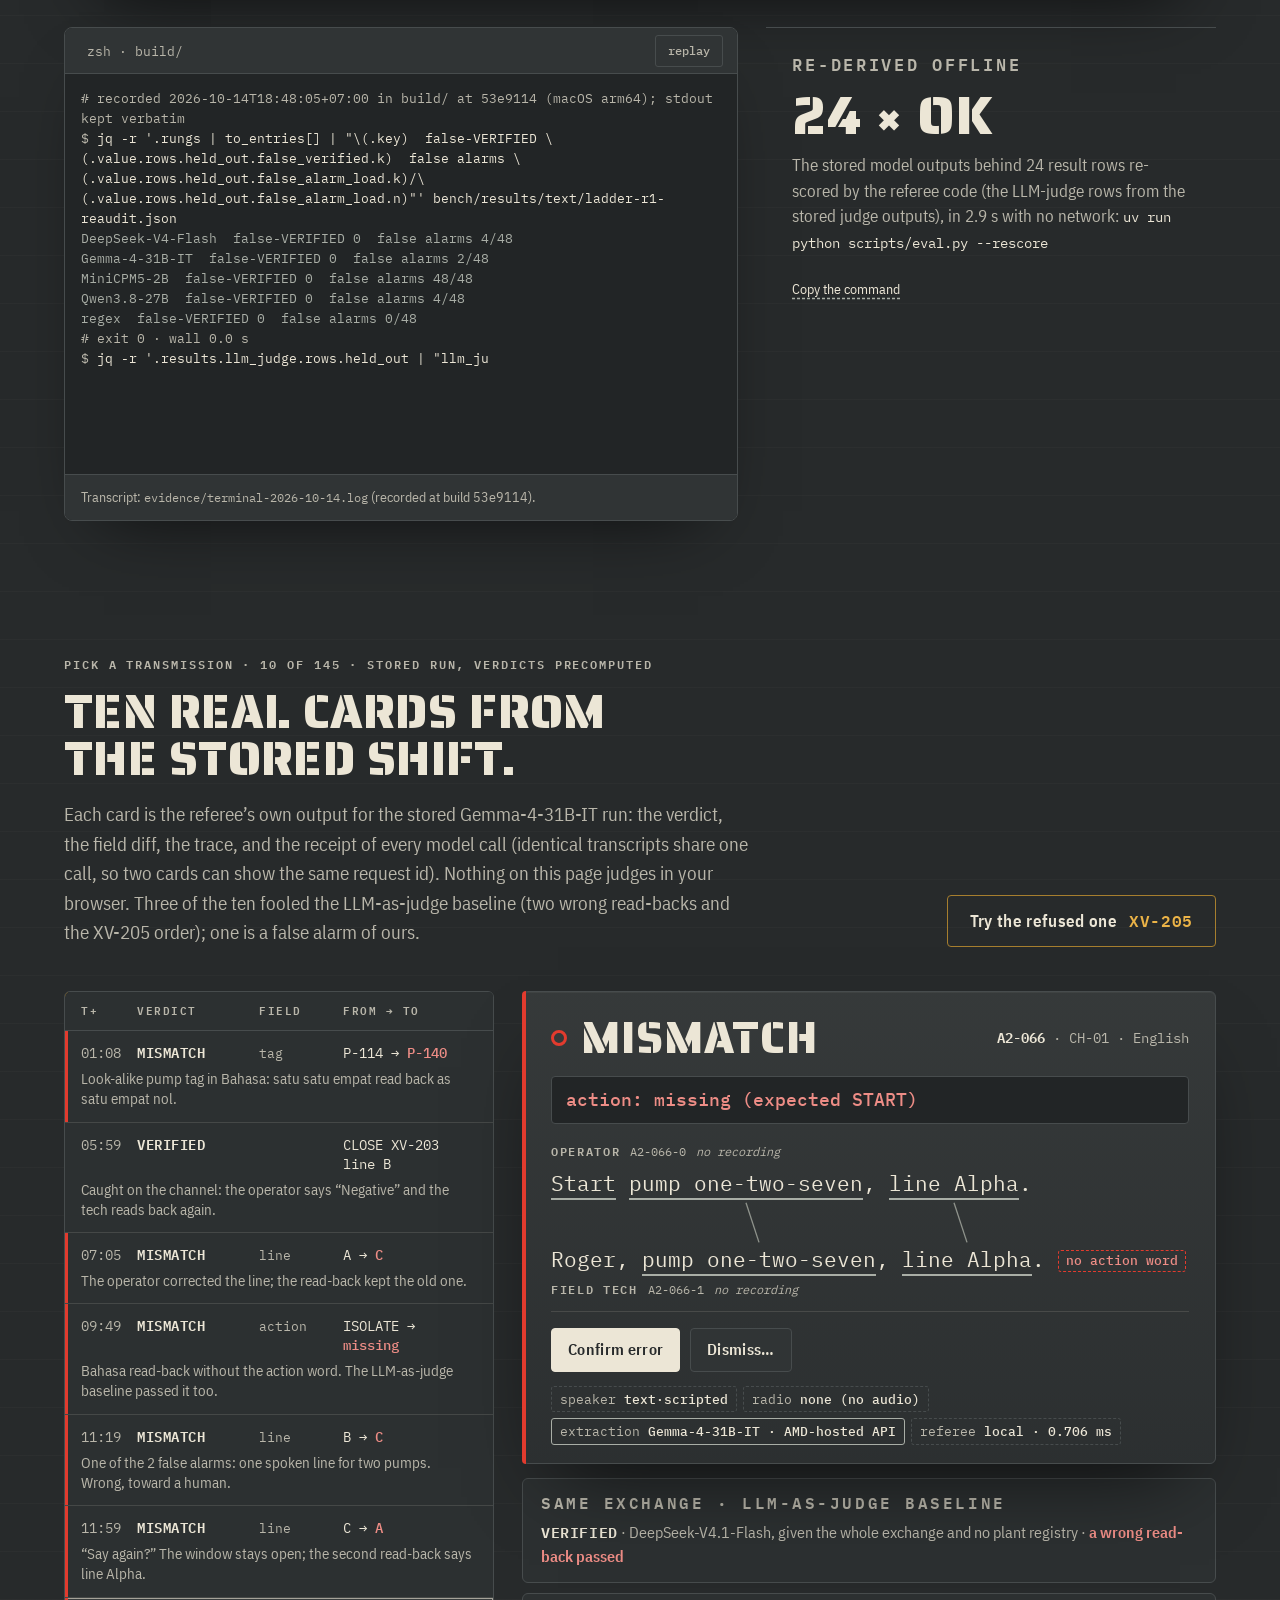
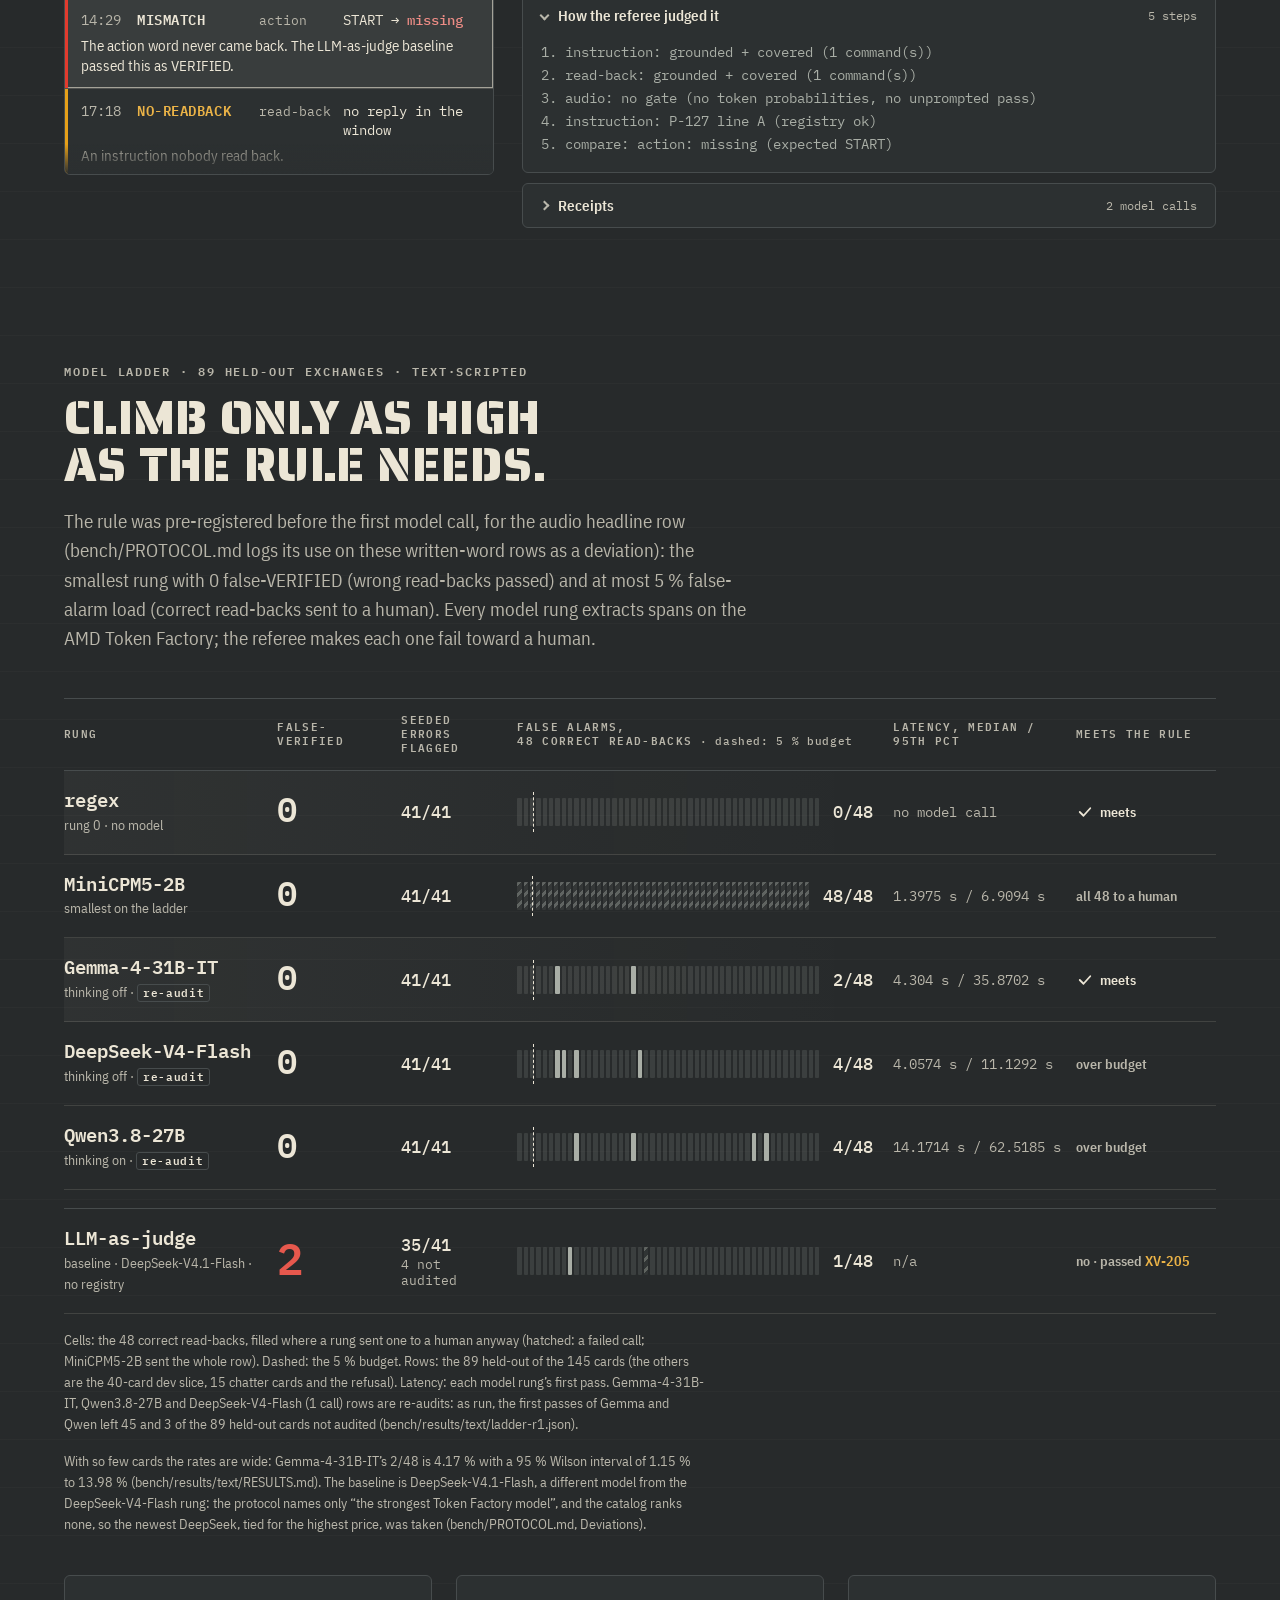
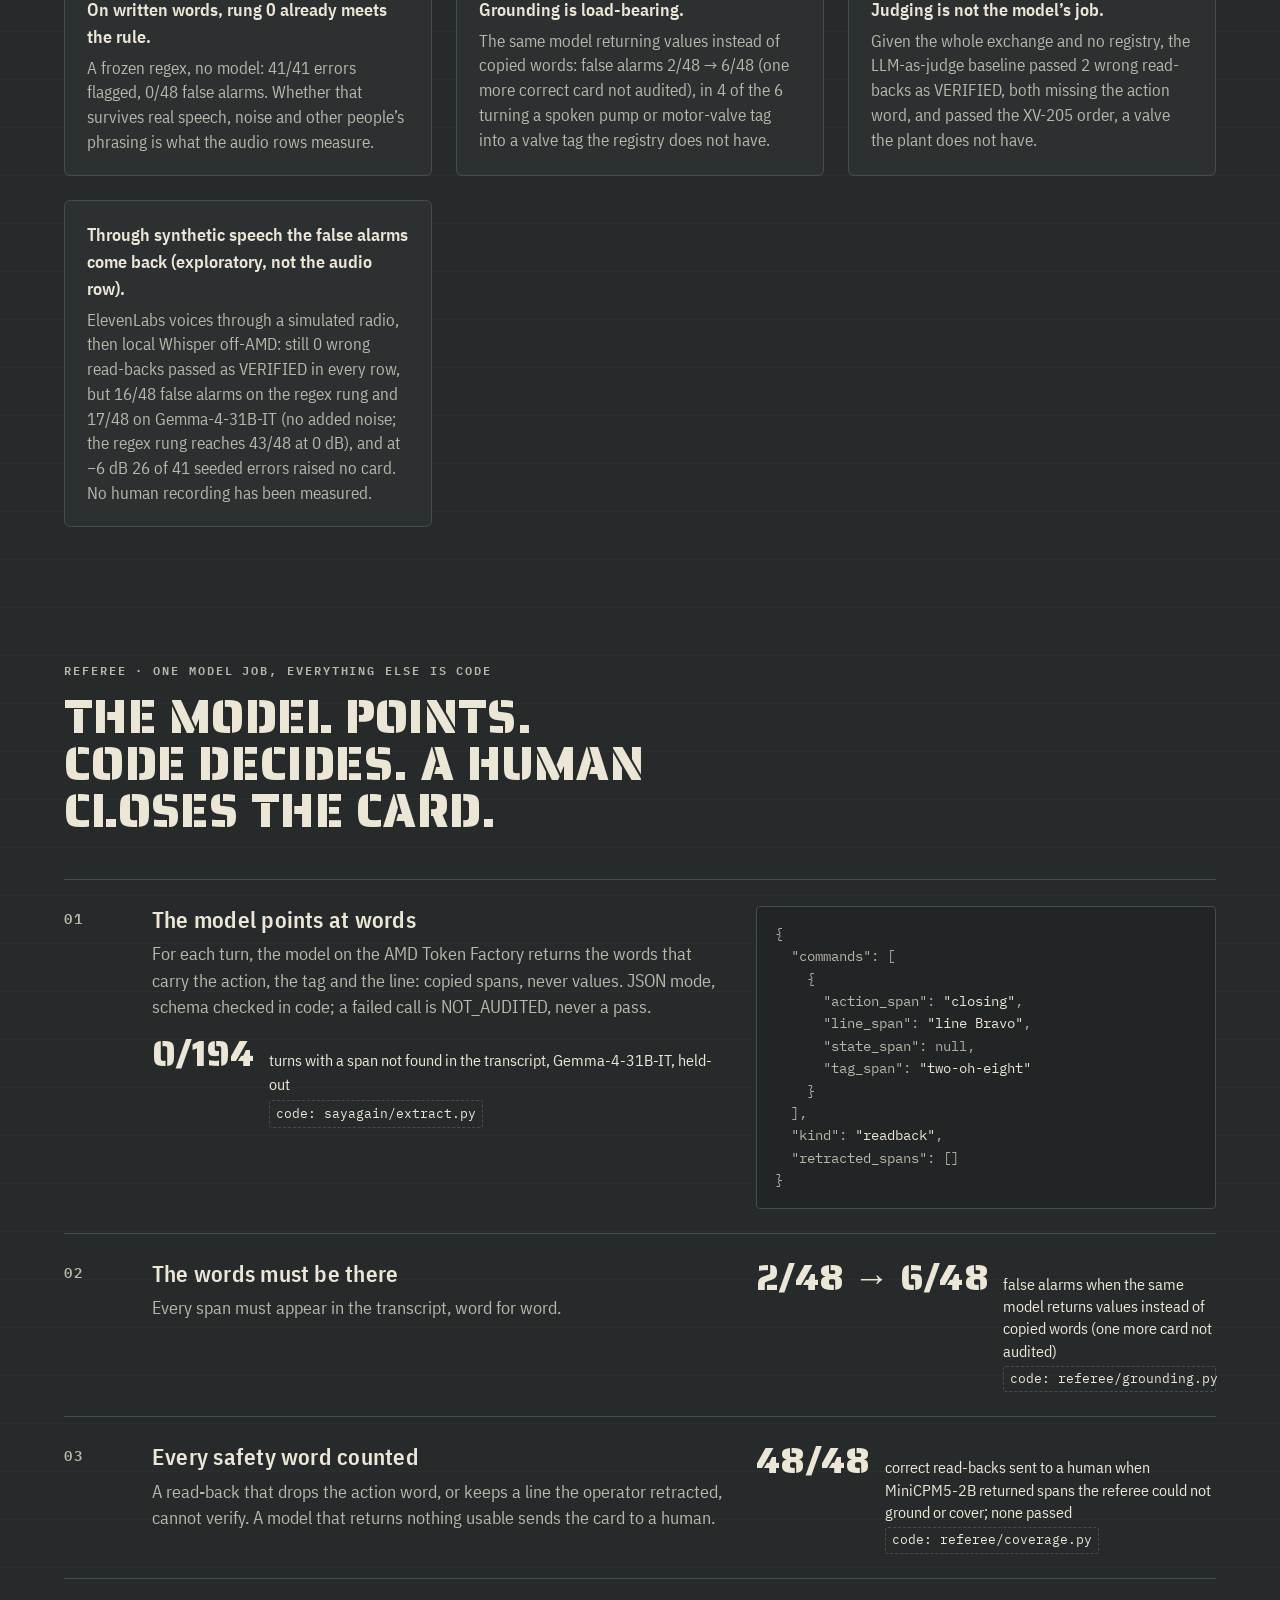
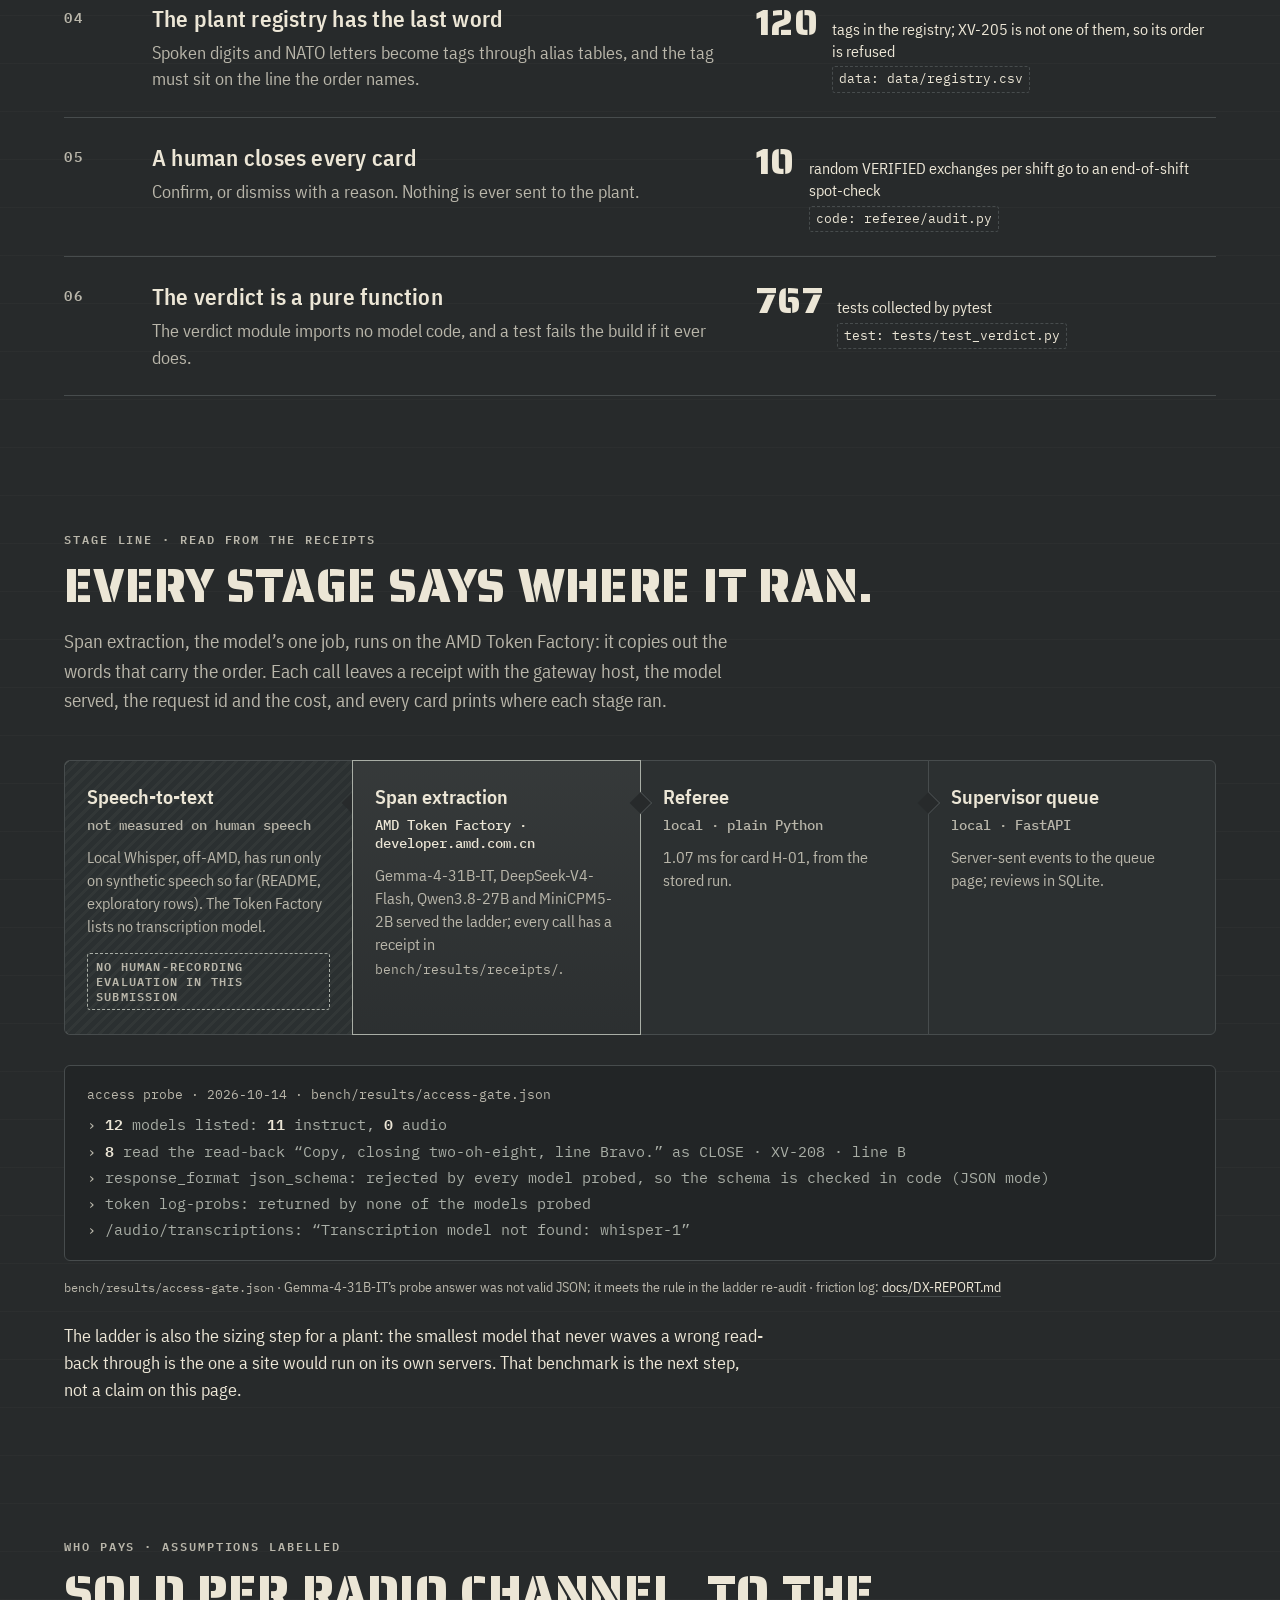
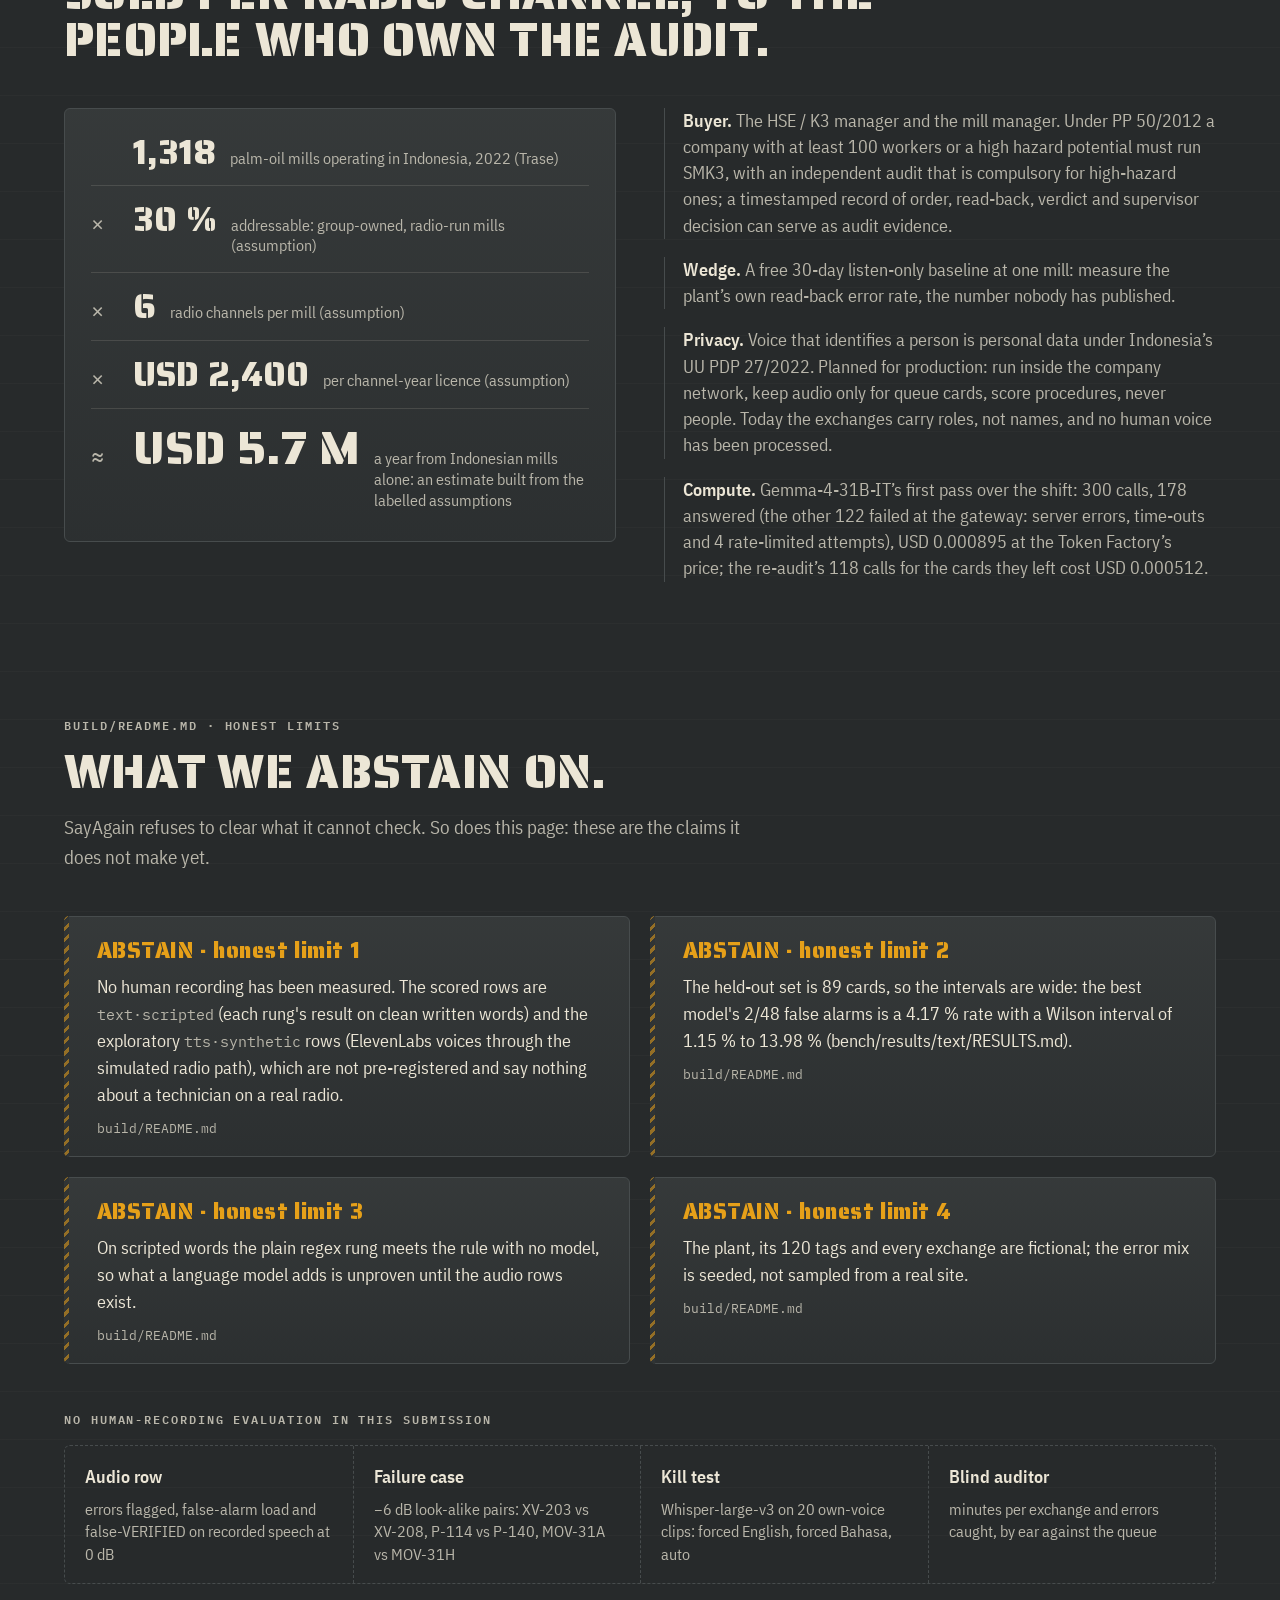
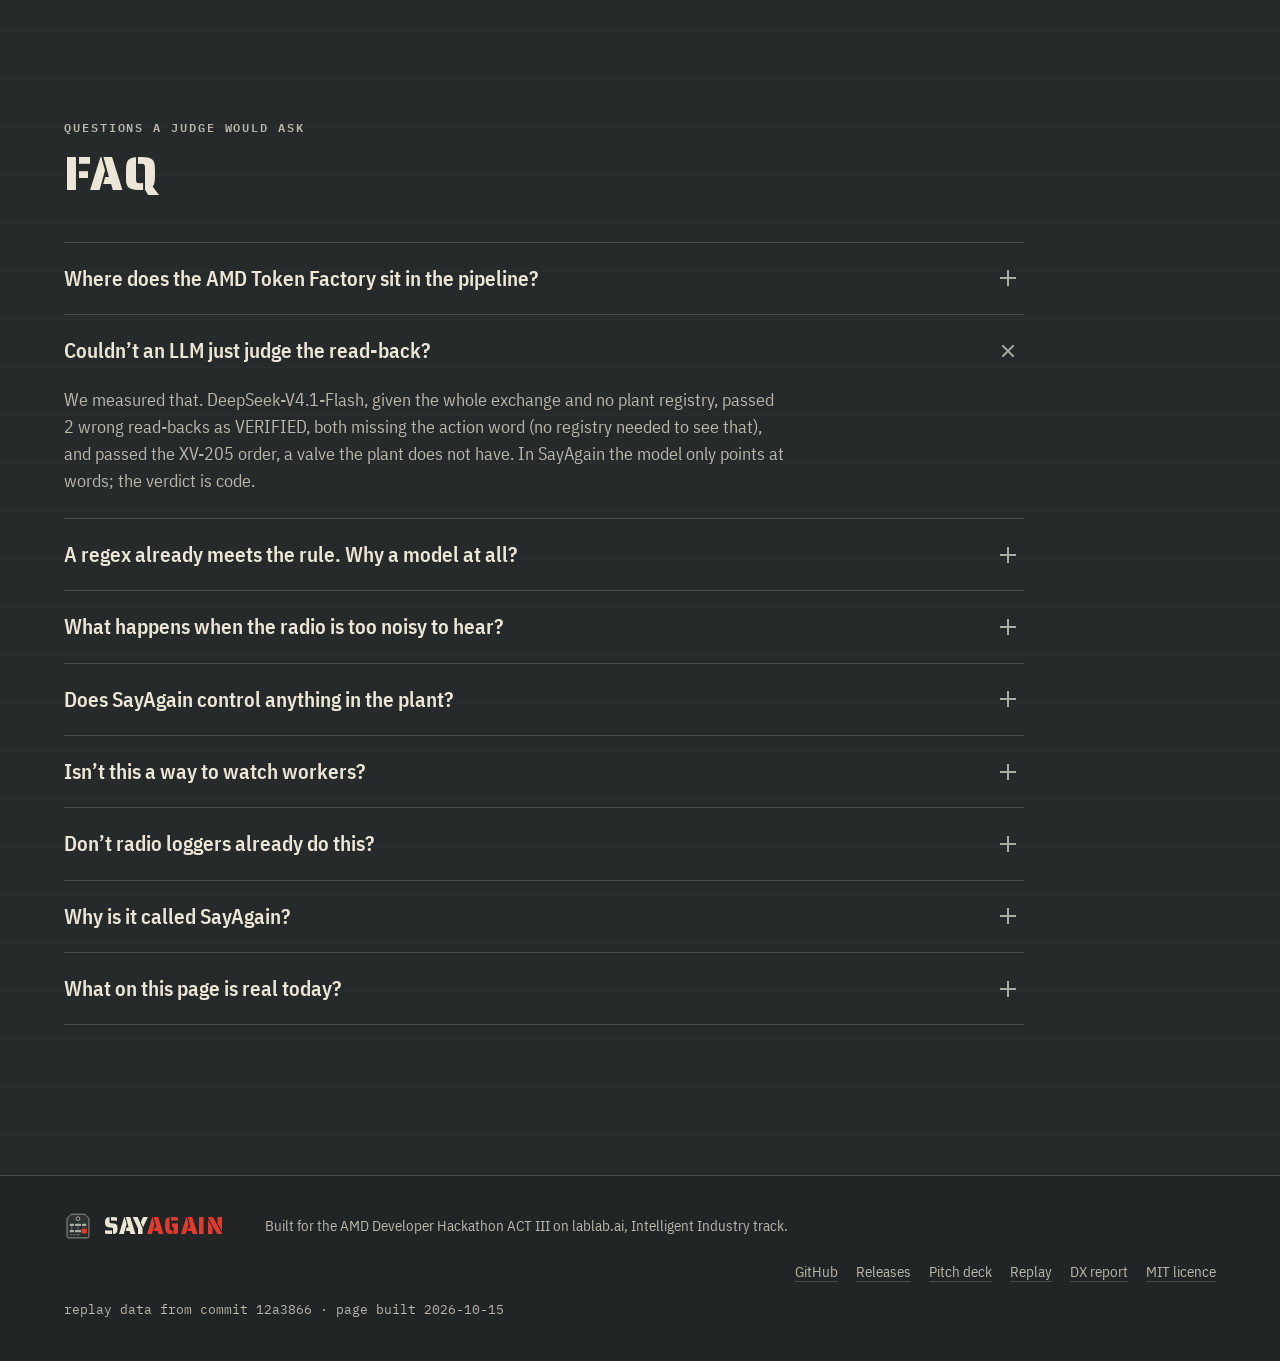
==== commit d4d4b22e: "docs: P10 evidence-review r1 — synthetic-speech line states its condition (no added noise; regex 43/" ====
--- a/docs/index.html
+++ b/docs/index.html
@@ -815,7 +815,7 @@
 <p class="note" data-src="bench/results/text/ladder-r1-reaudit.json"><b>On written words, rung 0 already meets the rule.</b> A frozen regex, no model: 41/41 errors flagged, 0/48 false alarms. Whether that survives real speech, noise and other people’s phrasing is what the audio rows measure.</p>
 <p class="note" data-src="bench/results/text/ablate-grounding-r1-reaudit.json"><b>Grounding is load-bearing.</b> The same model returning values instead of copied words: false alarms 2/48 → 6/48 (one more correct card not audited), in 4 of the 6 turning a spoken pump or motor-valve tag into a valve tag the registry does not have.</p>
 <p class="note" data-src="bench/results/text/llm-judge-r1-reaudit.json"><b>Judging is not the model’s job.</b> Given the whole exchange and no registry, the LLM-as-judge baseline passed 2 wrong read-backs as VERIFIED, both missing the action word, and passed the <span class="nw">XV-205</span> order, a valve the plant does not have.</p>
-<p class="note" data-src="bench/results/tts/RESULTS.md"><b>Through synthetic speech the false alarms come back (exploratory, not the audio row).</b> ElevenLabs voices through a simulated radio, then local Whisper off-AMD: still 0 wrong read-backs passed as VERIFIED in every row, but 16/48 false alarms on the regex rung and 17/48 on Gemma-4-31B-IT, and at −6 dB 26 of 41 seeded errors raised no card. No human recording has been measured.</p>
+<p class="note" data-src="bench/results/tts/RESULTS.md"><b>Through synthetic speech the false alarms come back (exploratory, not the audio row).</b> ElevenLabs voices through a simulated radio, then local Whisper off-AMD: still 0 wrong read-backs passed as VERIFIED in every row, but 16/48 false alarms on the regex rung and 17/48 on Gemma-4-31B-IT (no added noise; the regex rung reaches 43/48 at 0 dB), and at −6 dB 26 of 41 seeded errors raised no card. No human recording has been measured.</p>
 </div>
 </section>
 
@@ -890,7 +890,7 @@
 <p class="calc total"><span class="op">≈</span><span class="n">USD 5.7 M</span><span class="u">a year from Indonesian mills alone: an estimate built from the labelled assumptions</span></p>
 </div>
 <ul class="pay-facts">
-<li data-src="evidence/sources.json"><b>Buyer.</b> The HSE / K3 manager and the mill manager. Under PP 50/2012 a company with at least 100 workers or a high hazard potential must run SMK3, which is audited; a timestamped record of order, read-back, verdict and supervisor decision can serve as audit evidence.</li>
+<li data-src="evidence/sources.json"><b>Buyer.</b> The HSE / K3 manager and the mill manager. Under PP 50/2012 a company with at least 100 workers or a high hazard potential must run SMK3, with an independent audit that is compulsory for high-hazard ones; a timestamped record of order, read-back, verdict and supervisor decision can serve as audit evidence.</li>
 <li><b>Wedge.</b> A free 30-day listen-only baseline at one mill: measure the plant’s own read-back error rate, the number nobody has published.</li>
 <li data-src="evidence/sources.json"><b>Privacy.</b> Voice that identifies a person is personal data under Indonesia’s UU PDP 27/2022. Planned for production: run inside the company network, keep audio only for queue cards, score procedures, never people. Today the exchanges carry roles, not names, and no human voice has been processed.</li>
 <li data-src="bench/results/text/ladder-r1.json bench/results/text/ladder-r1-reaudit.json"><b>Compute.</b> Gemma-4-31B-IT’s first pass over the shift: 300 calls, 178 answered (the other 122 failed at the gateway: server errors, time-outs and 4 rate-limited attempts), USD 0.000895 at the Token Factory’s price; the re-audit’s 118 calls for the cards they left cost USD 0.000512.</li>
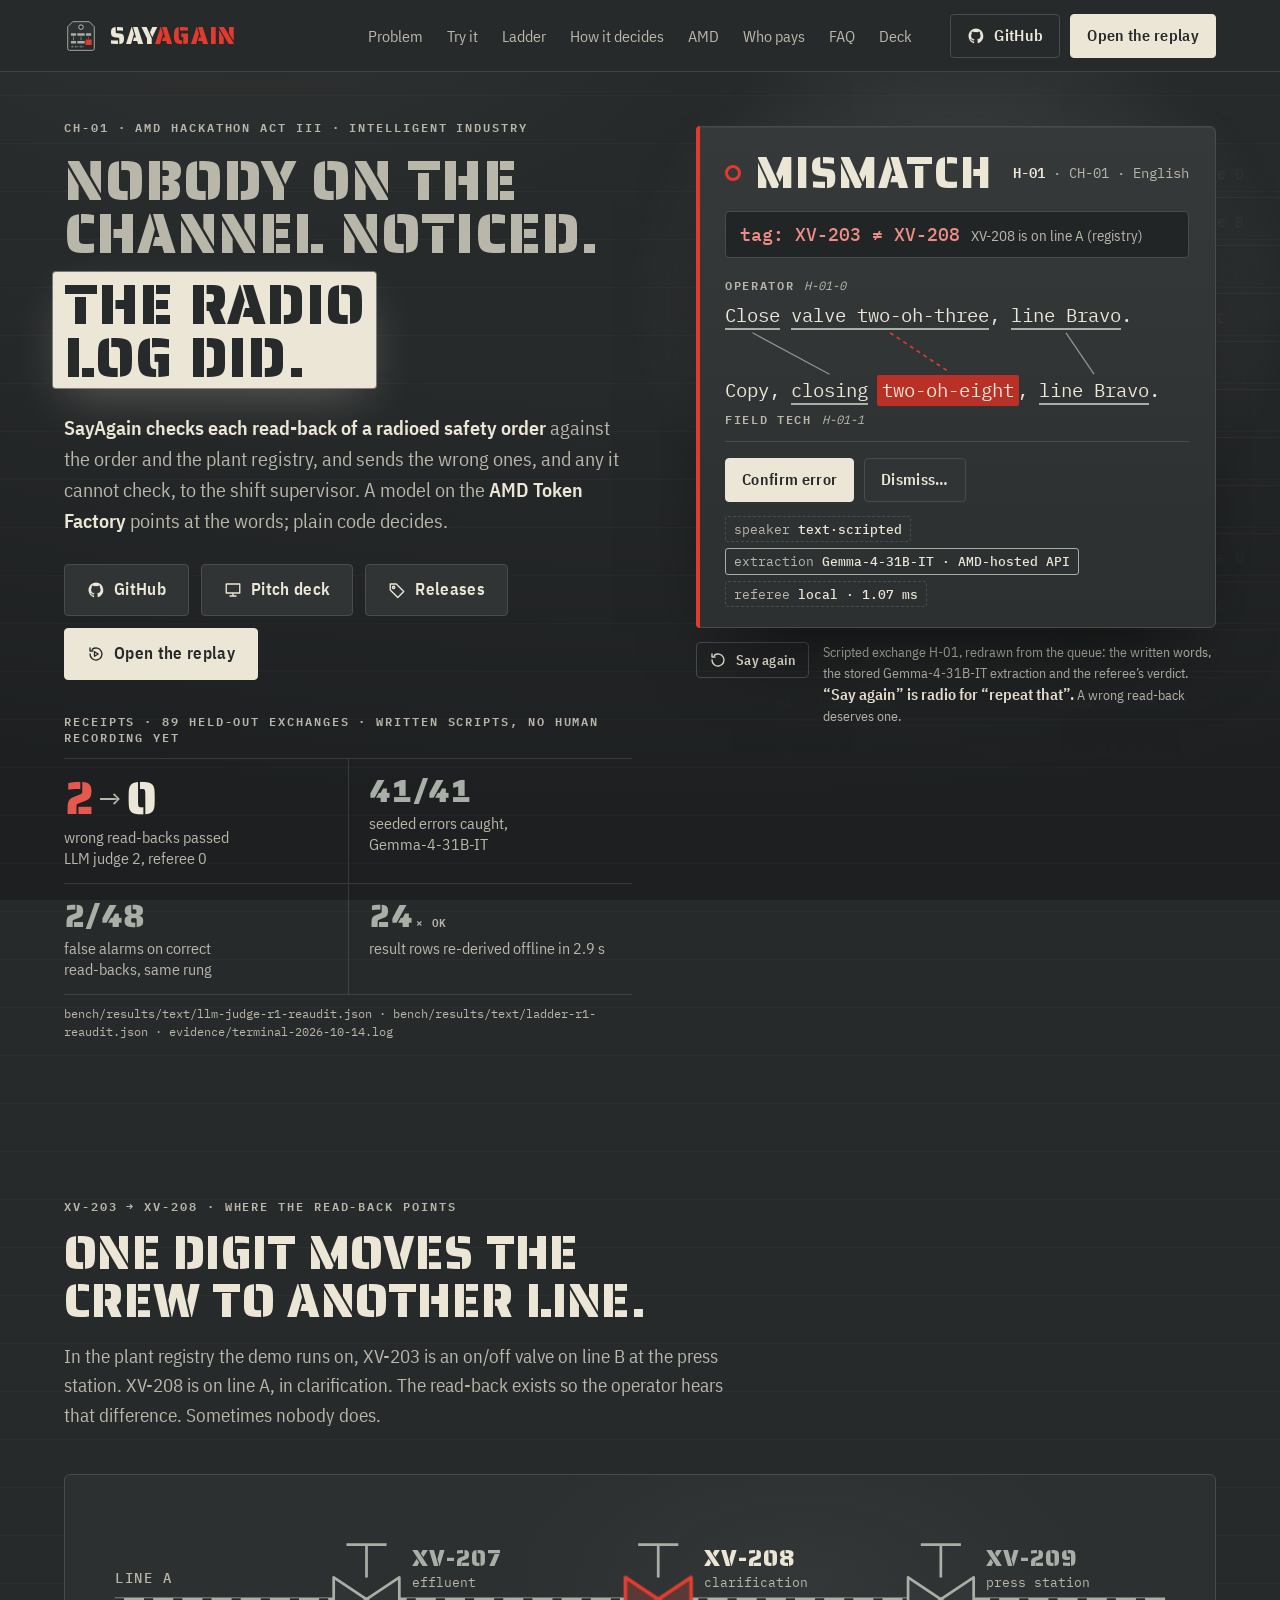
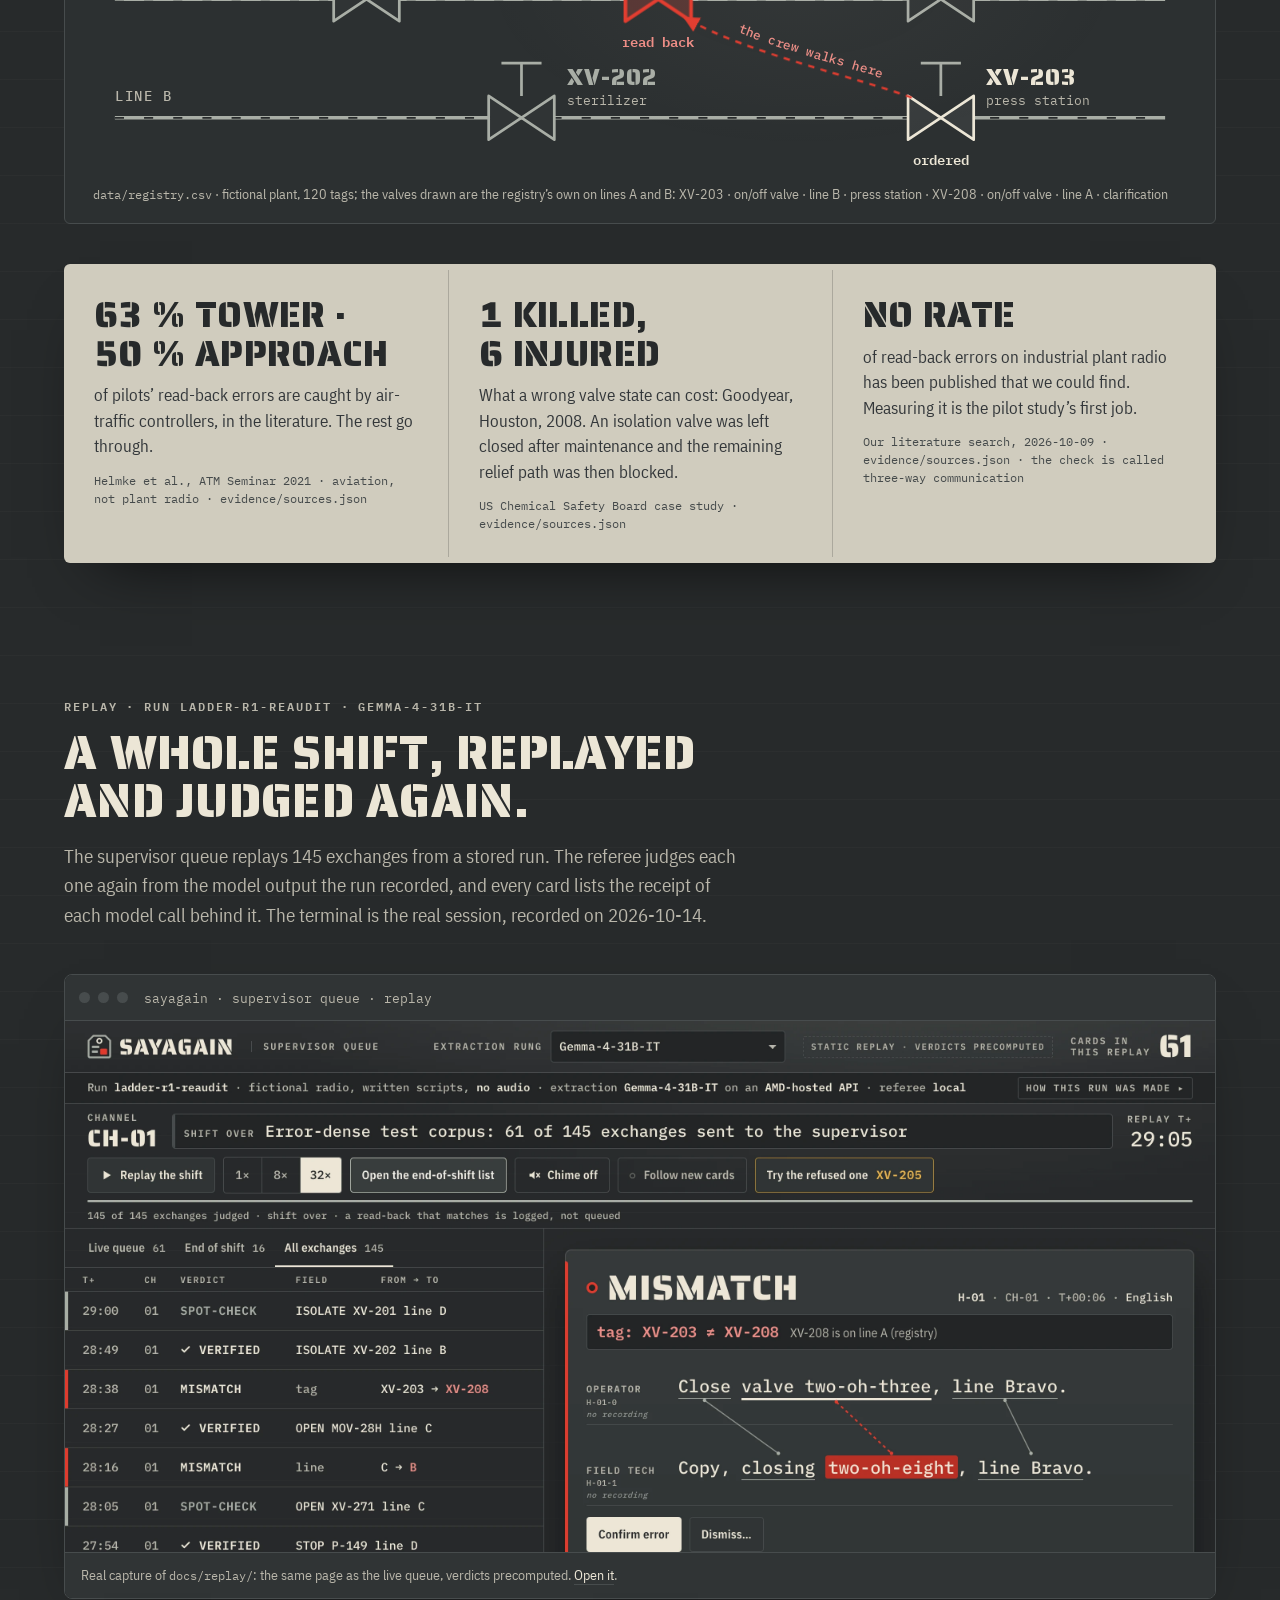
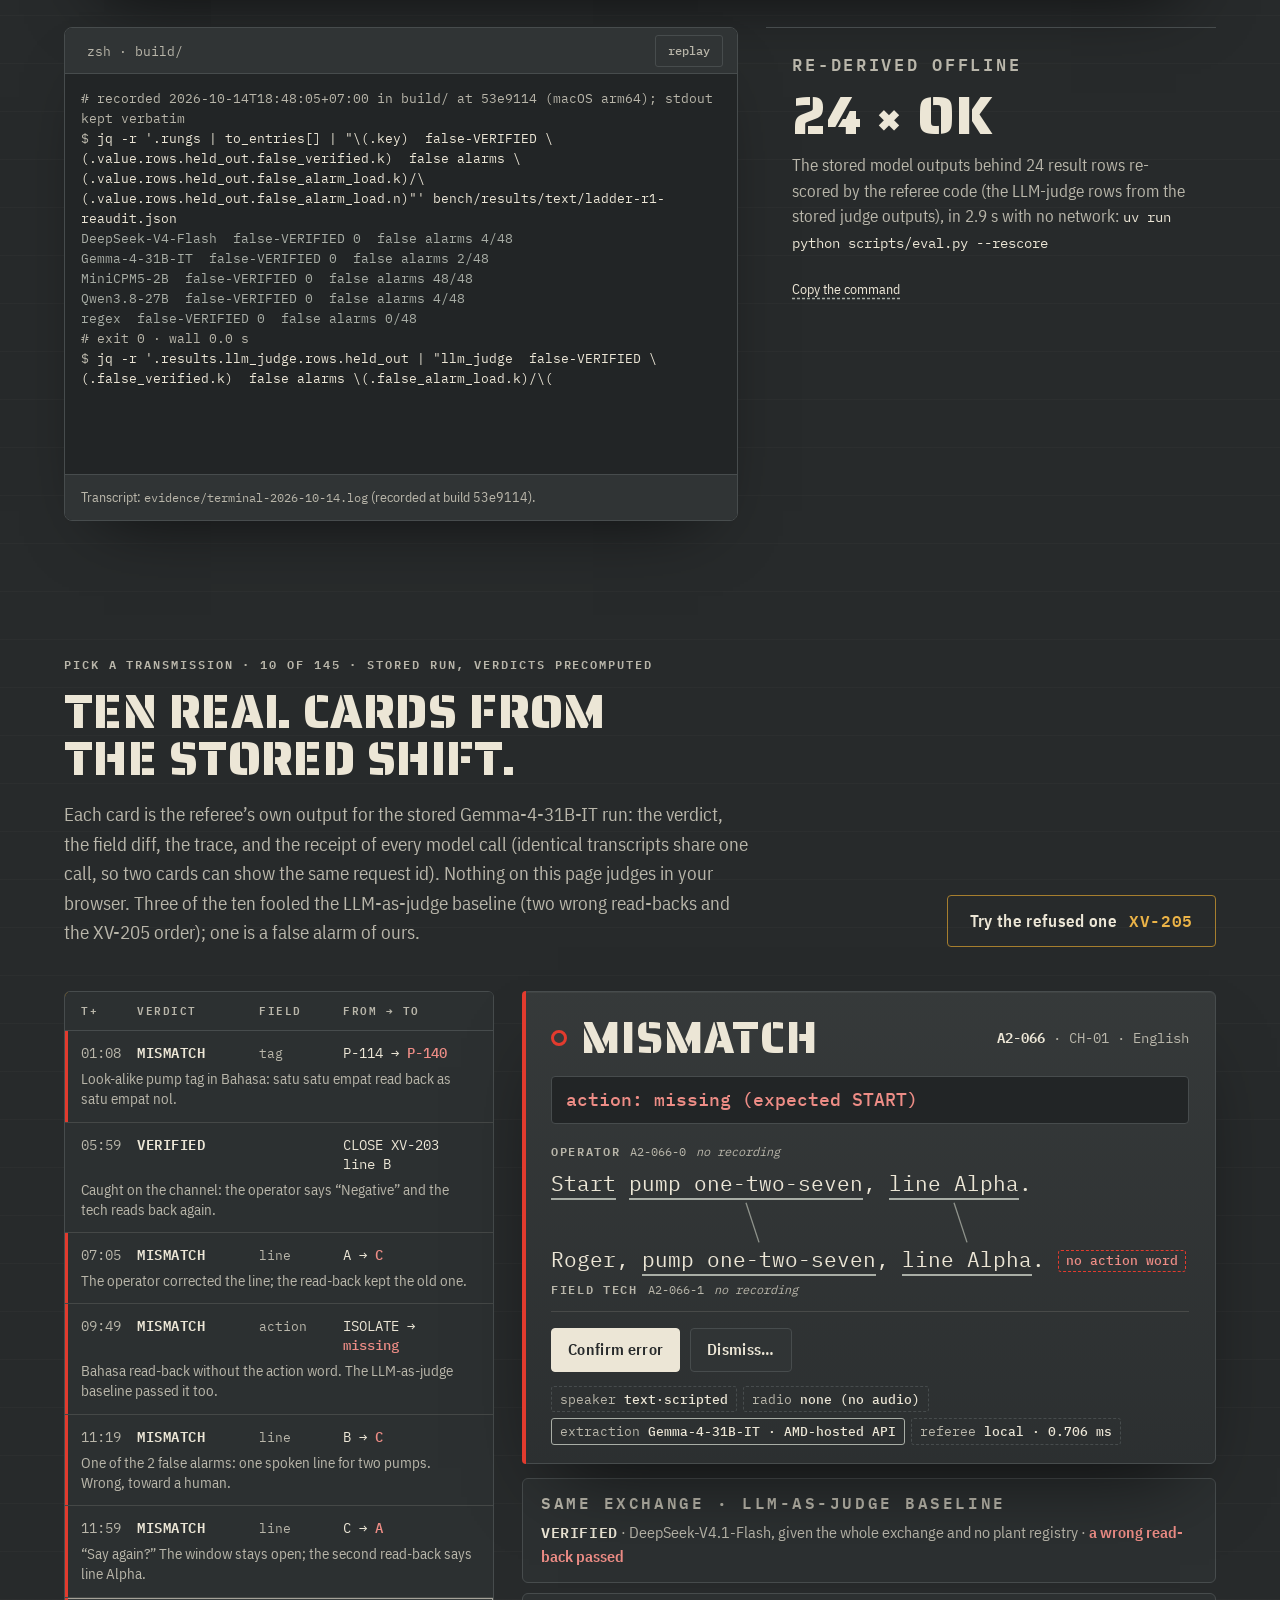
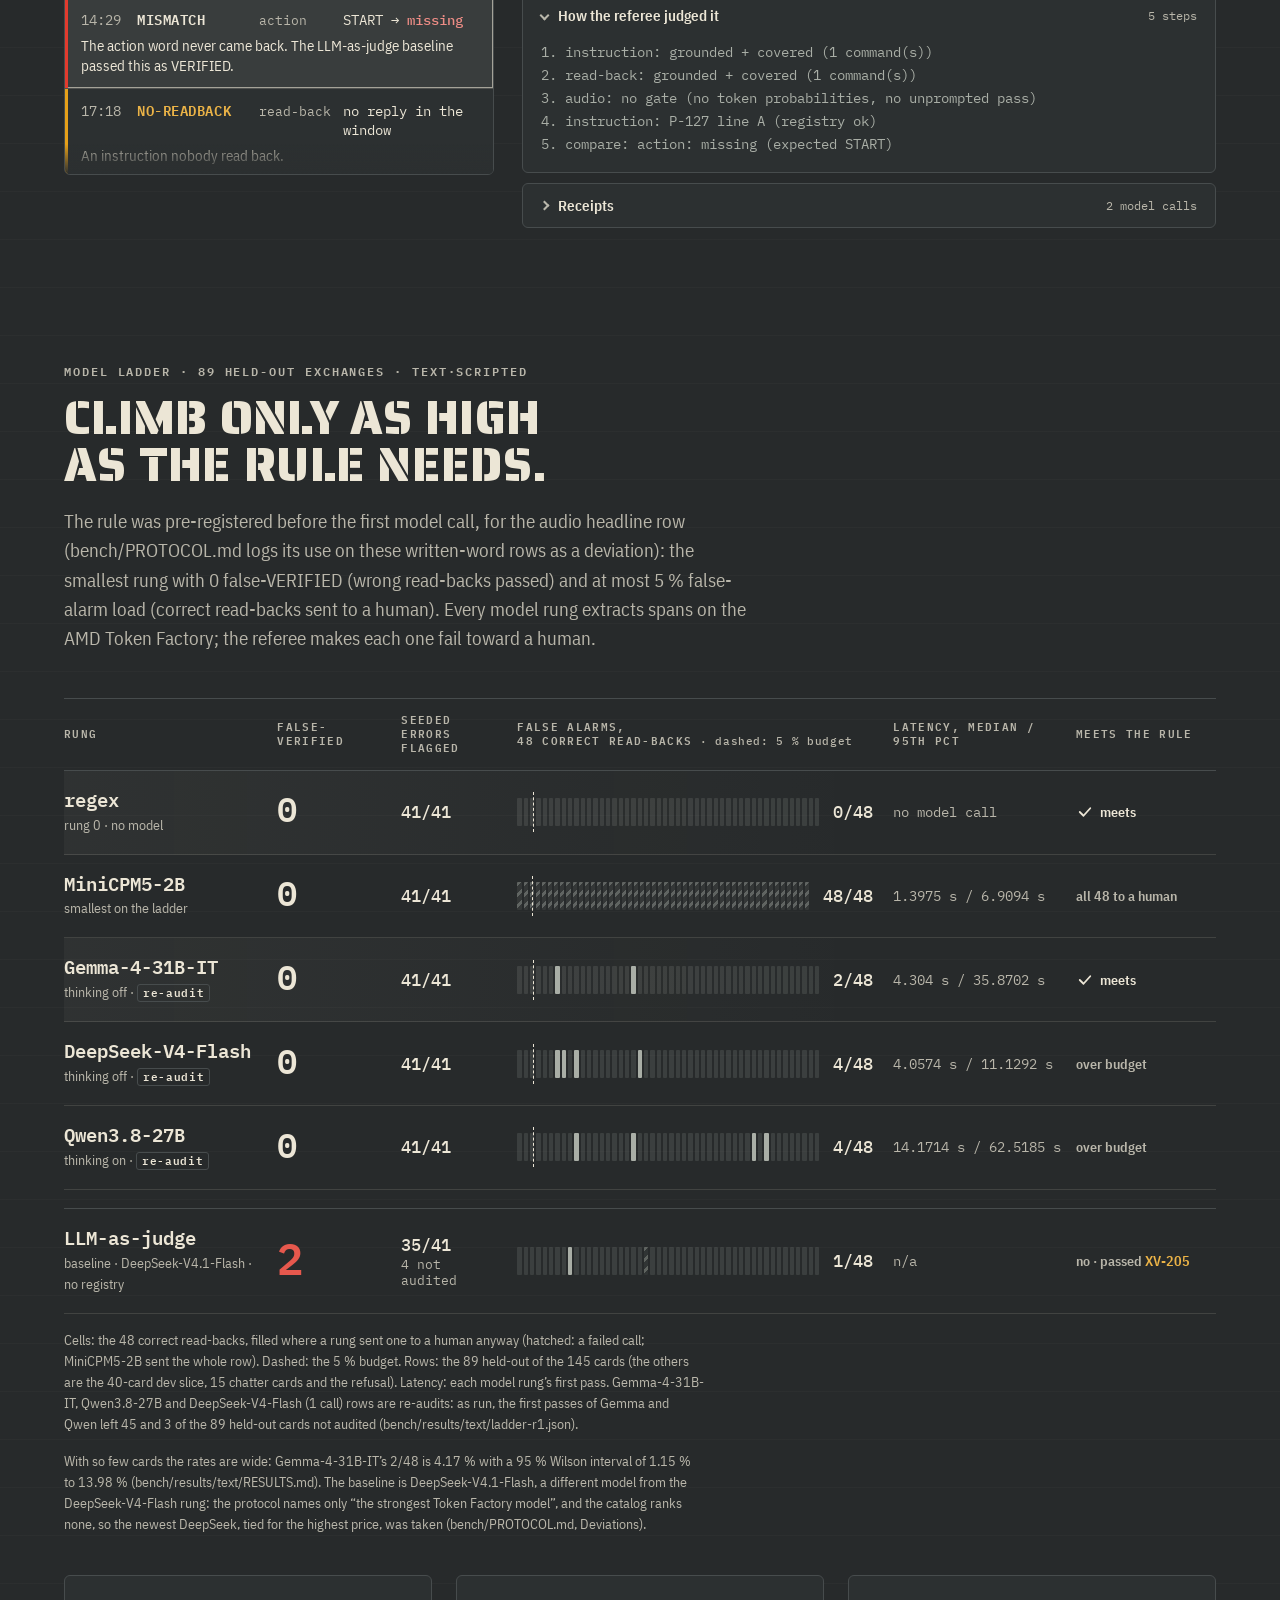
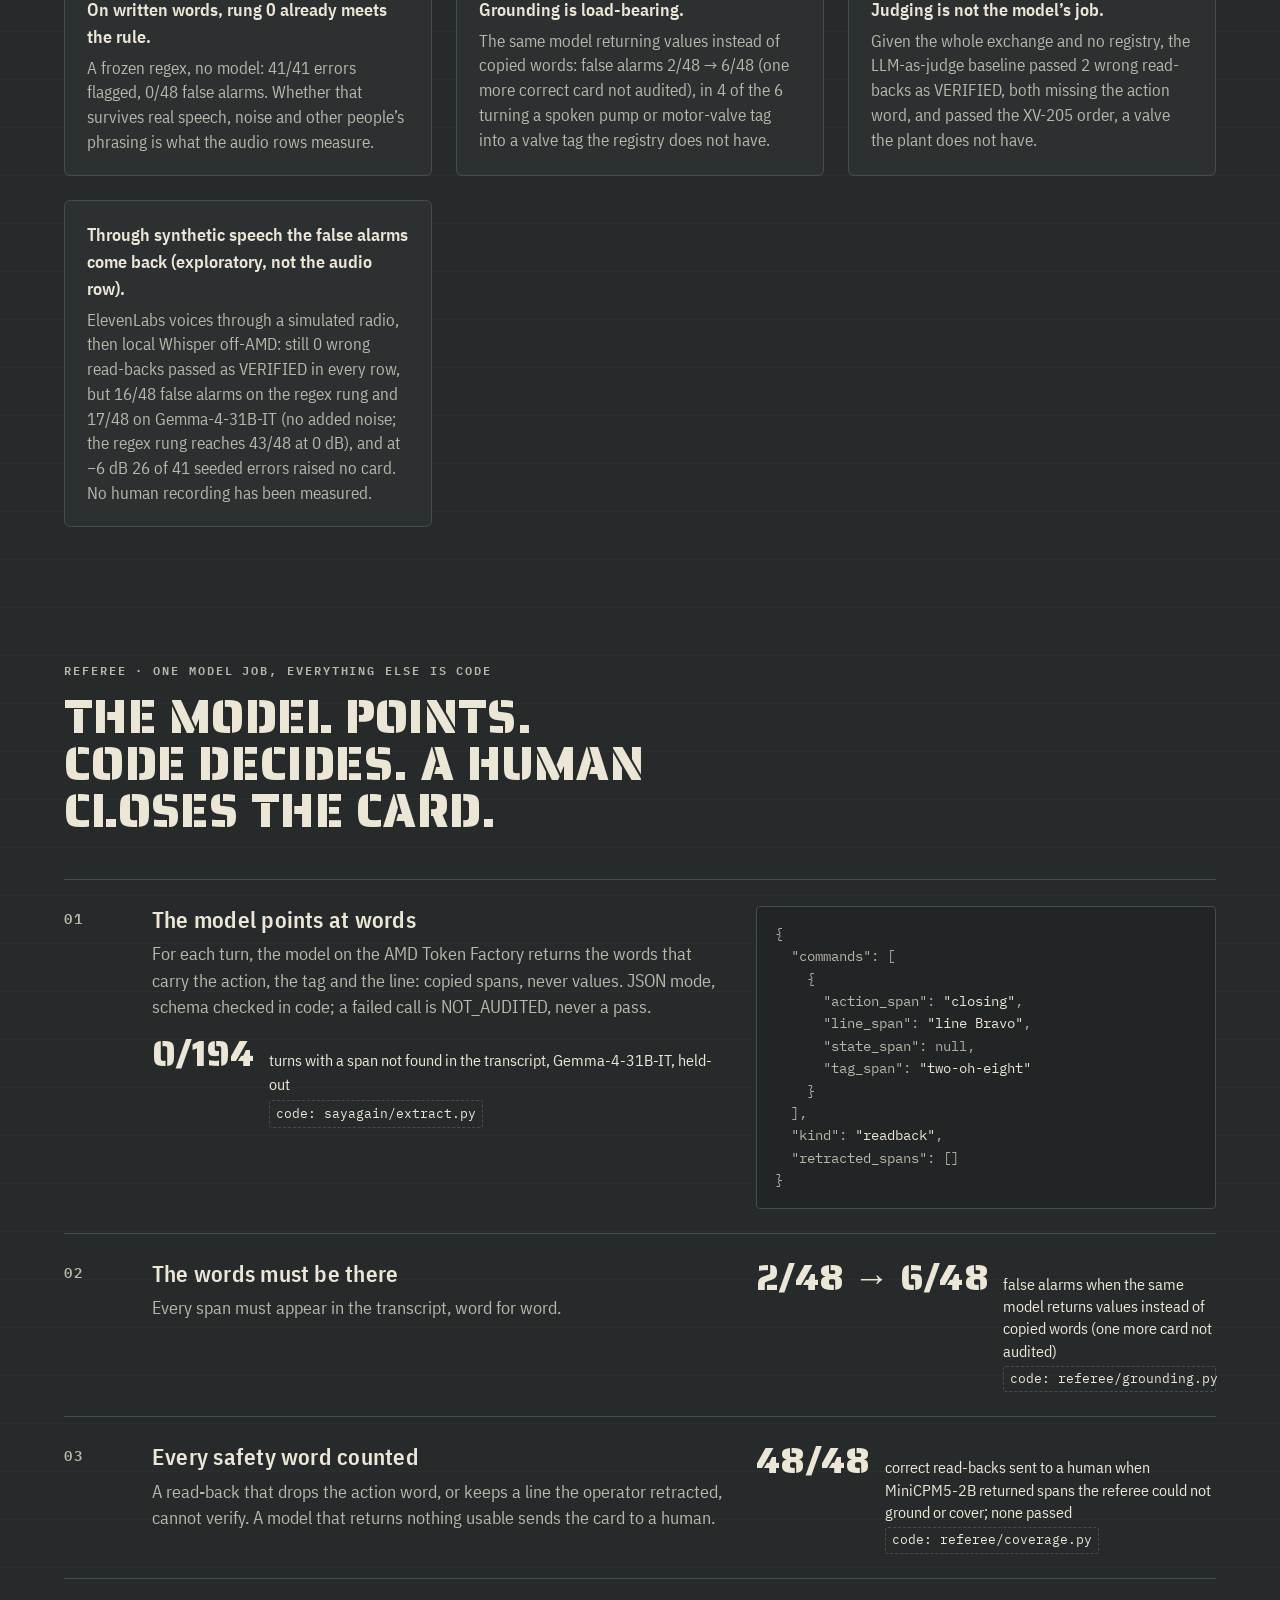
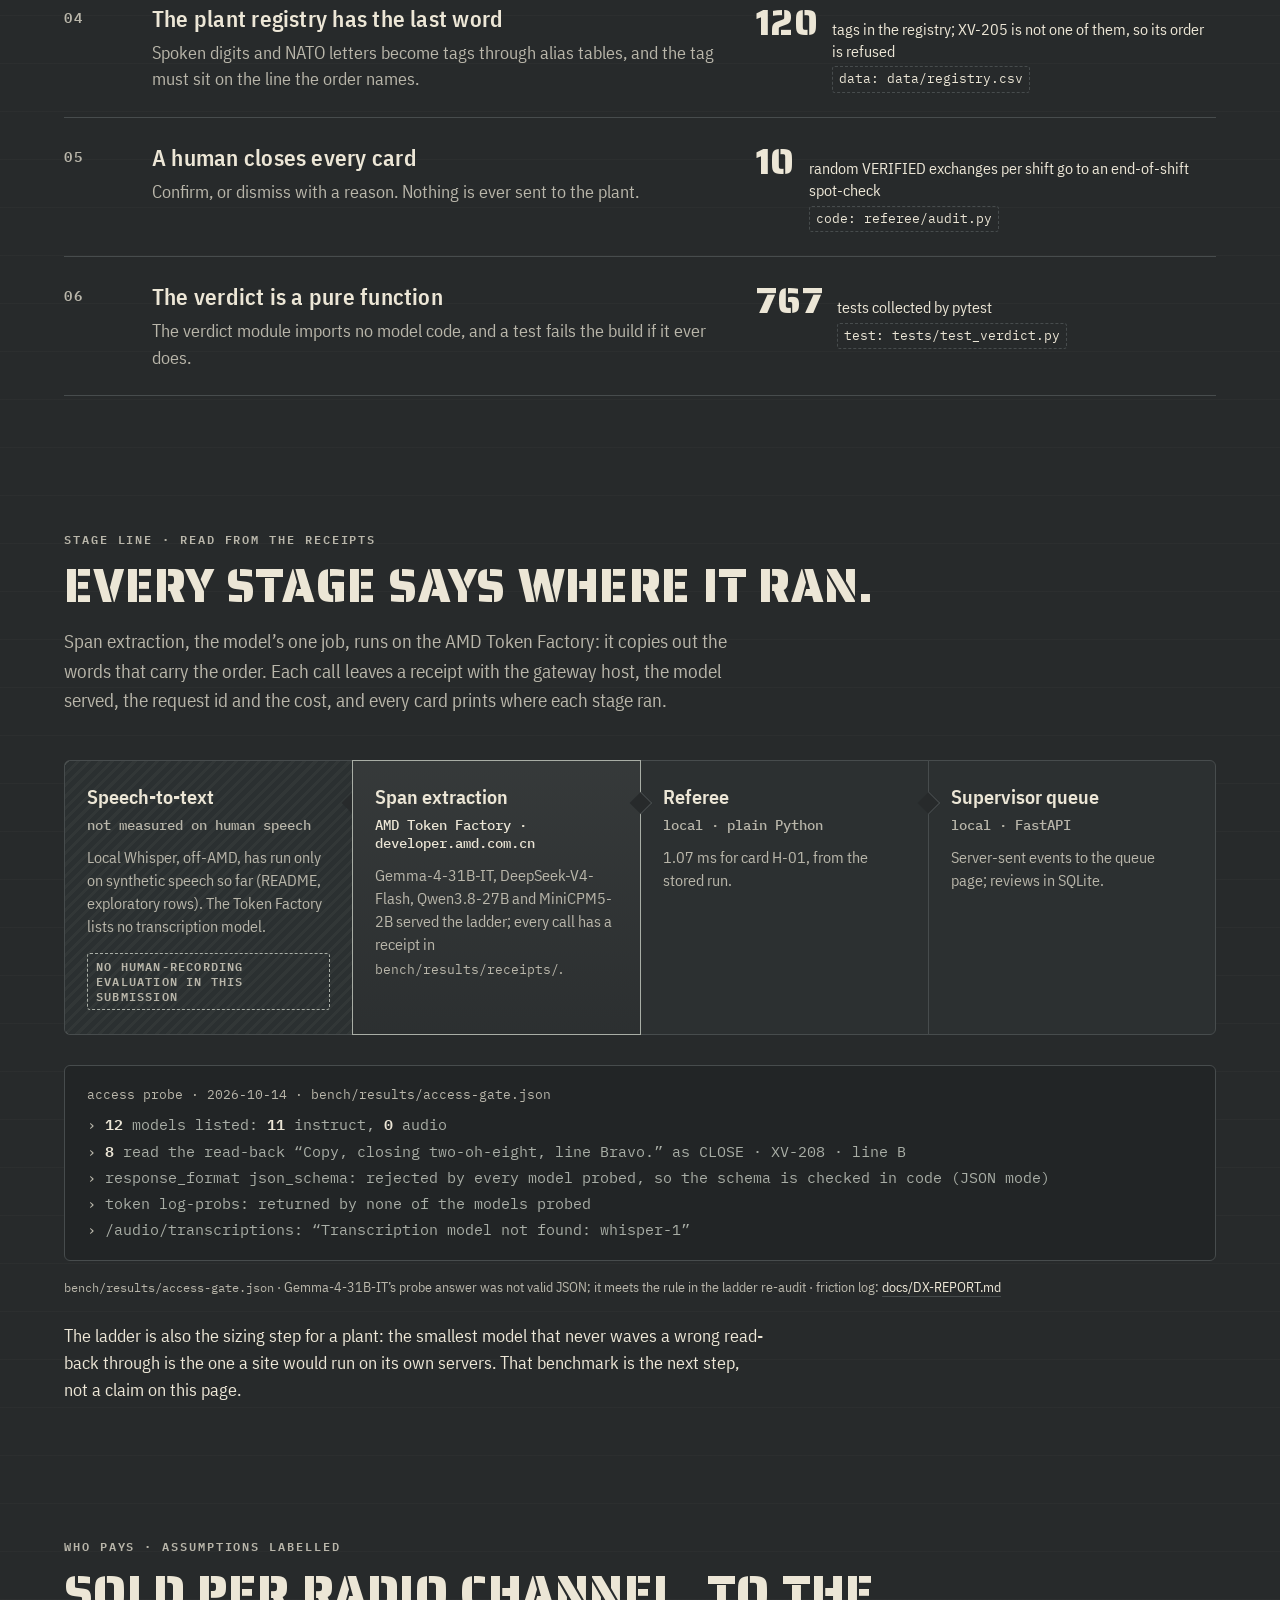
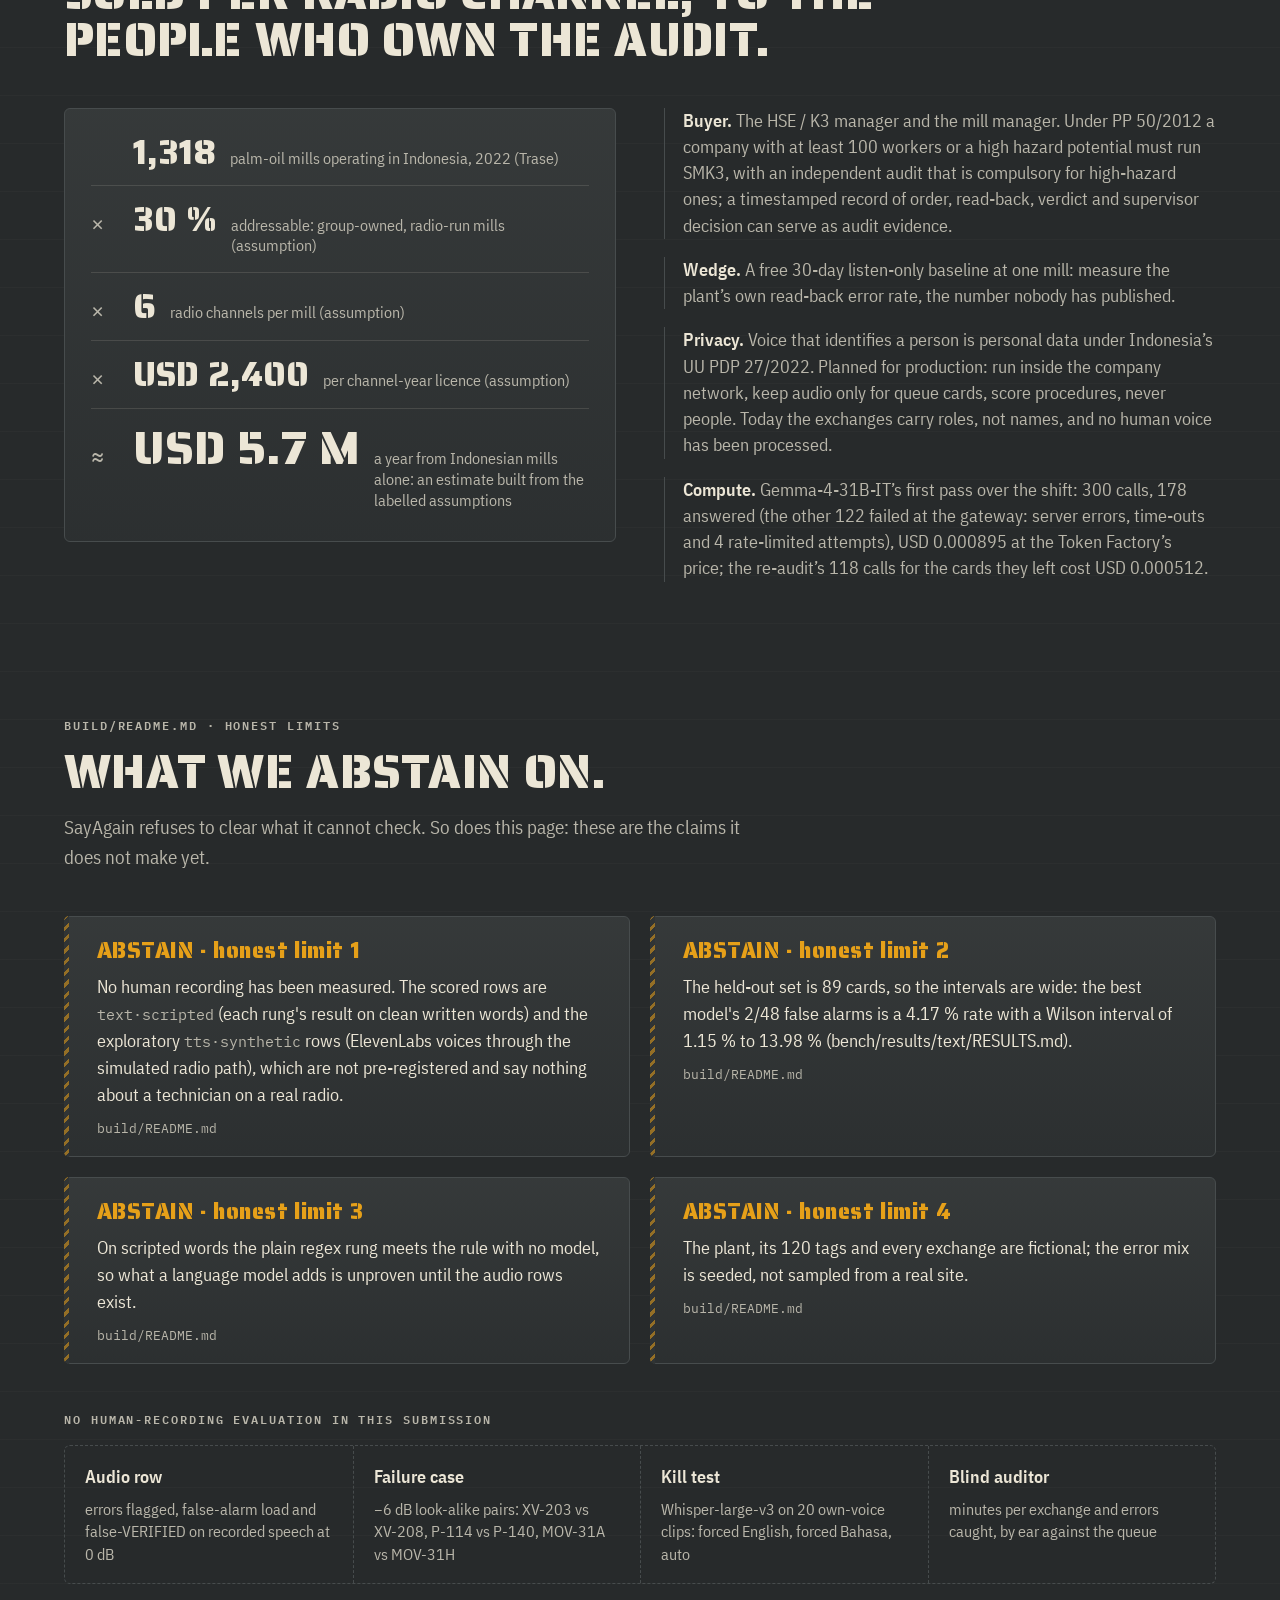
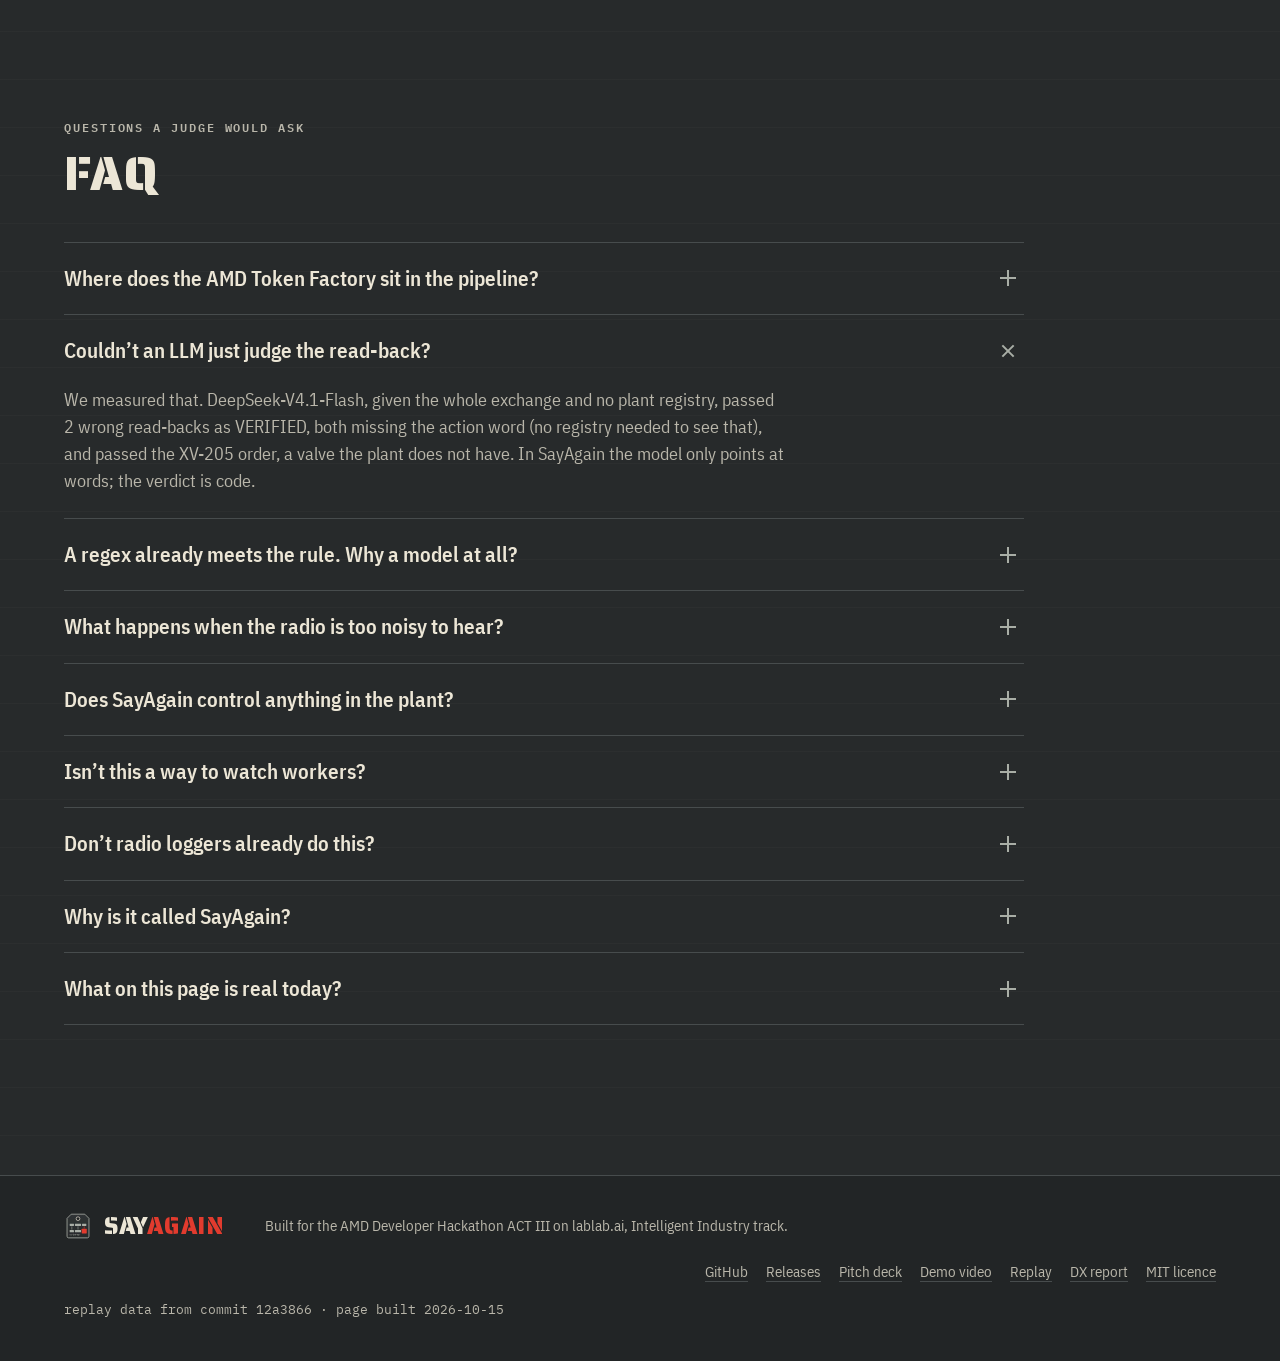
==== commit 75d7c39a: "docs(site): the demo video link in the landing footer; deck stamp and PDF rebuilt on HEAD" ====
--- a/docs/index.html
+++ b/docs/index.html
@@ -959,6 +959,7 @@
 <li><a href="https://github.com/edycutjong/sayagain">GitHub</a></li>
 <li><a href="https://github.com/edycutjong/sayagain/releases/latest" data-release><span data-rv>Releases</span></a></li>
 <li><a href="pitch/">Pitch deck</a></li>
+<li><a href="https://youtu.be/6a4IF-iJmxg">Demo video</a></li>
 <li><a href="replay/">Replay</a></li>
 <li><a href="https://github.com/edycutjong/sayagain/blob/main/docs/DX-REPORT.md">DX report</a></li>
 <li><a href="https://github.com/edycutjong/sayagain/blob/main/LICENSE">MIT licence</a></li>
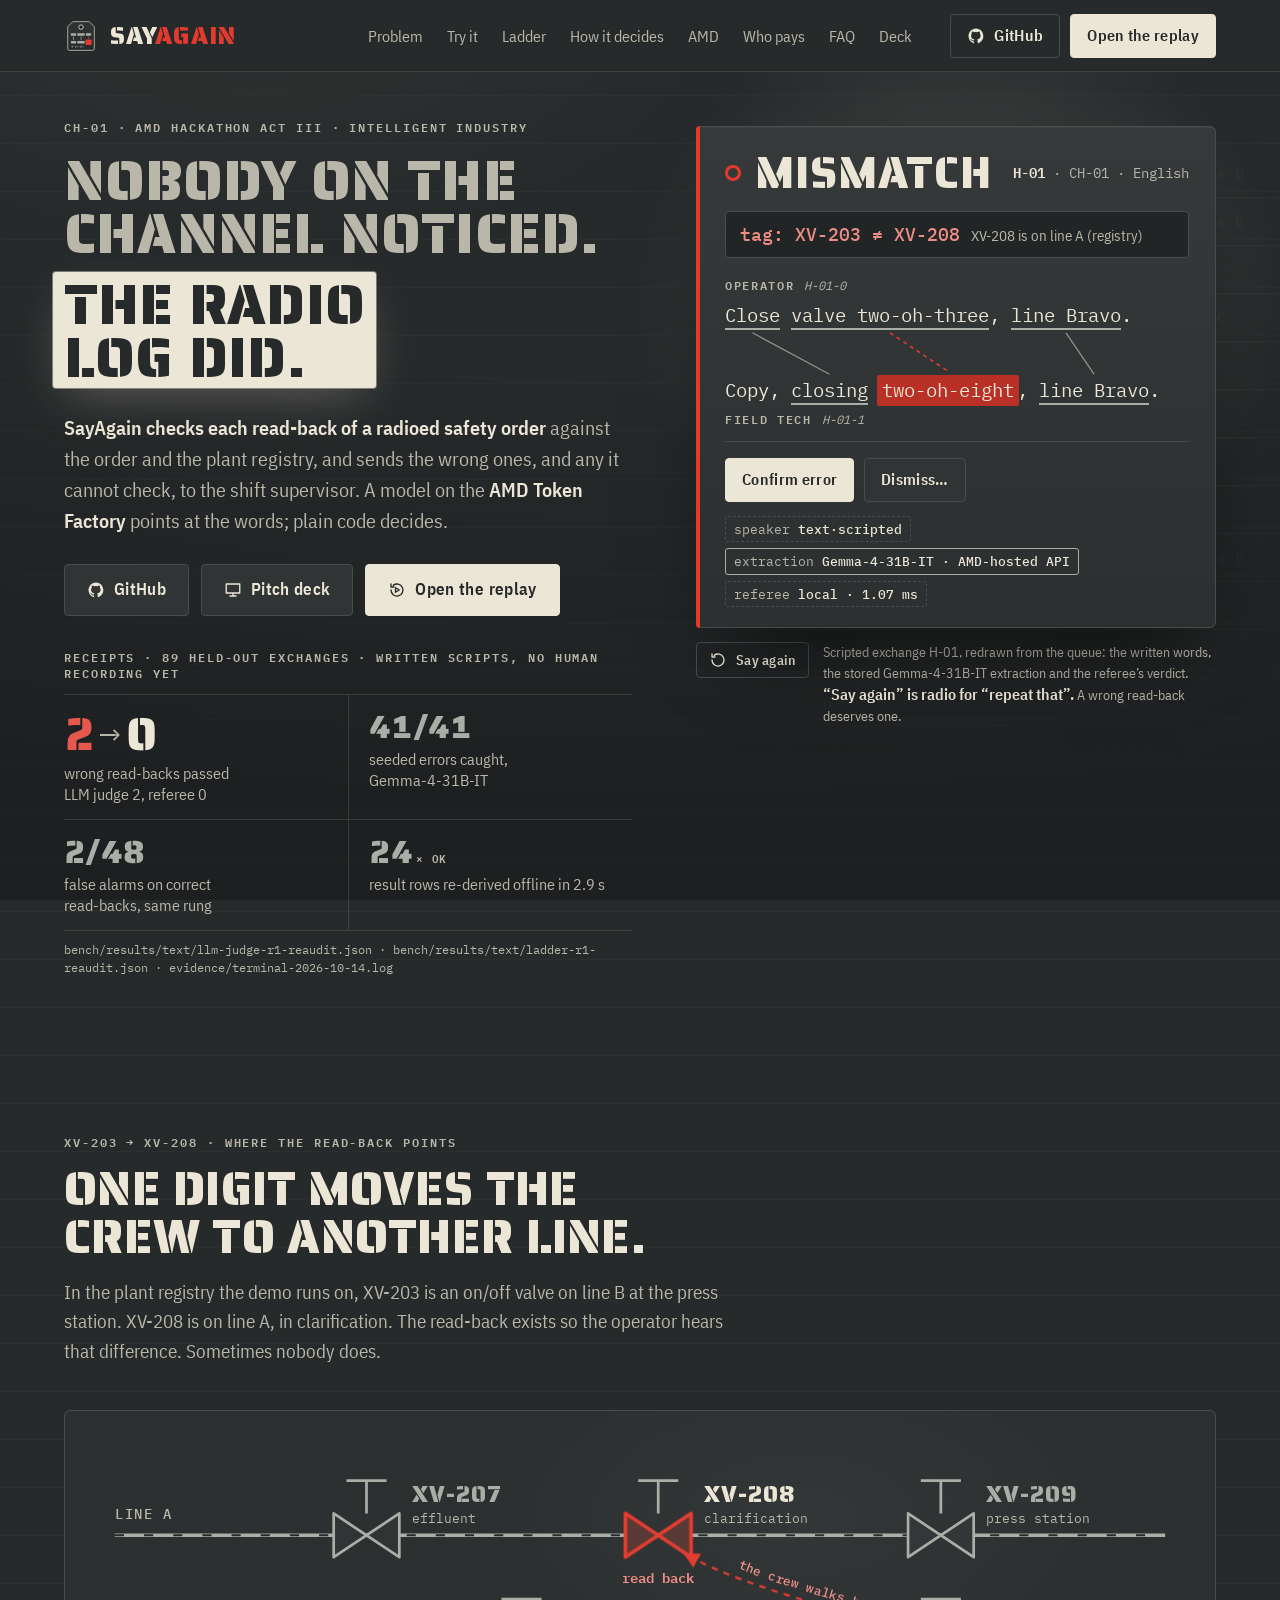
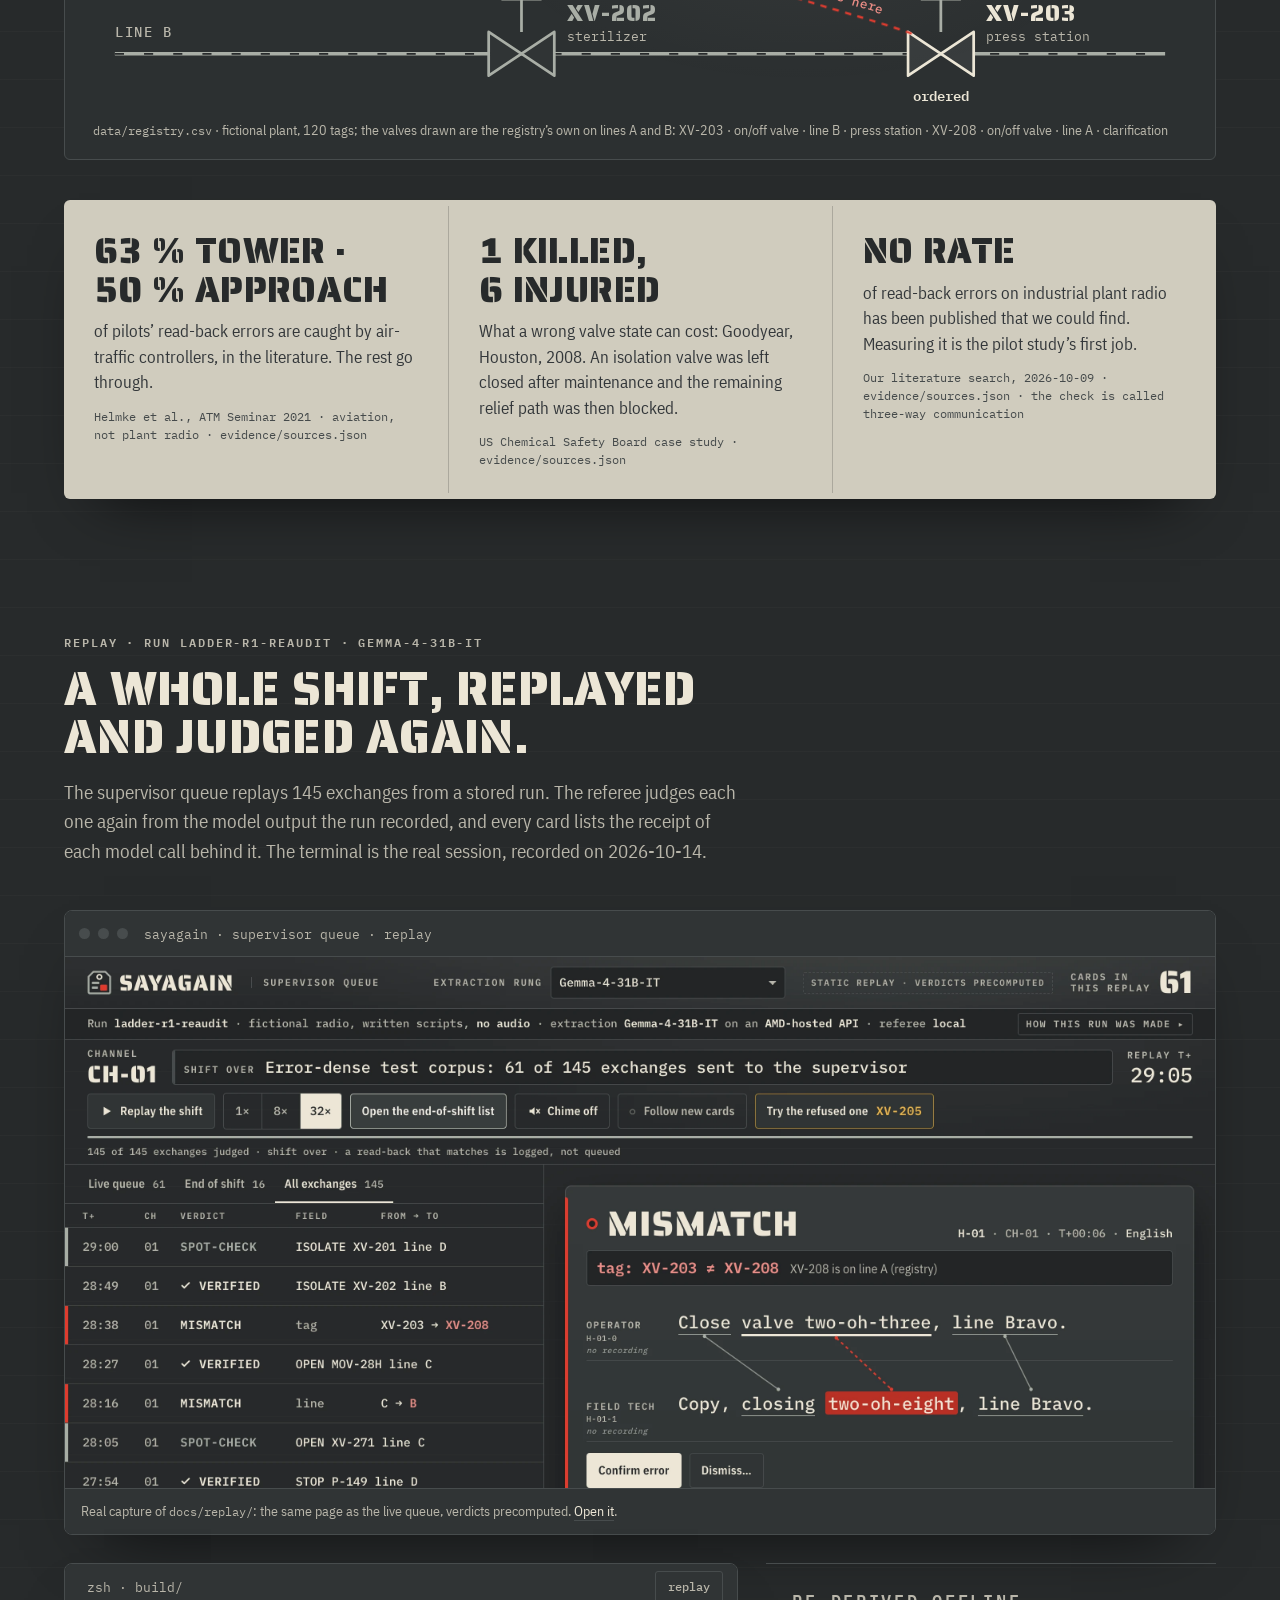
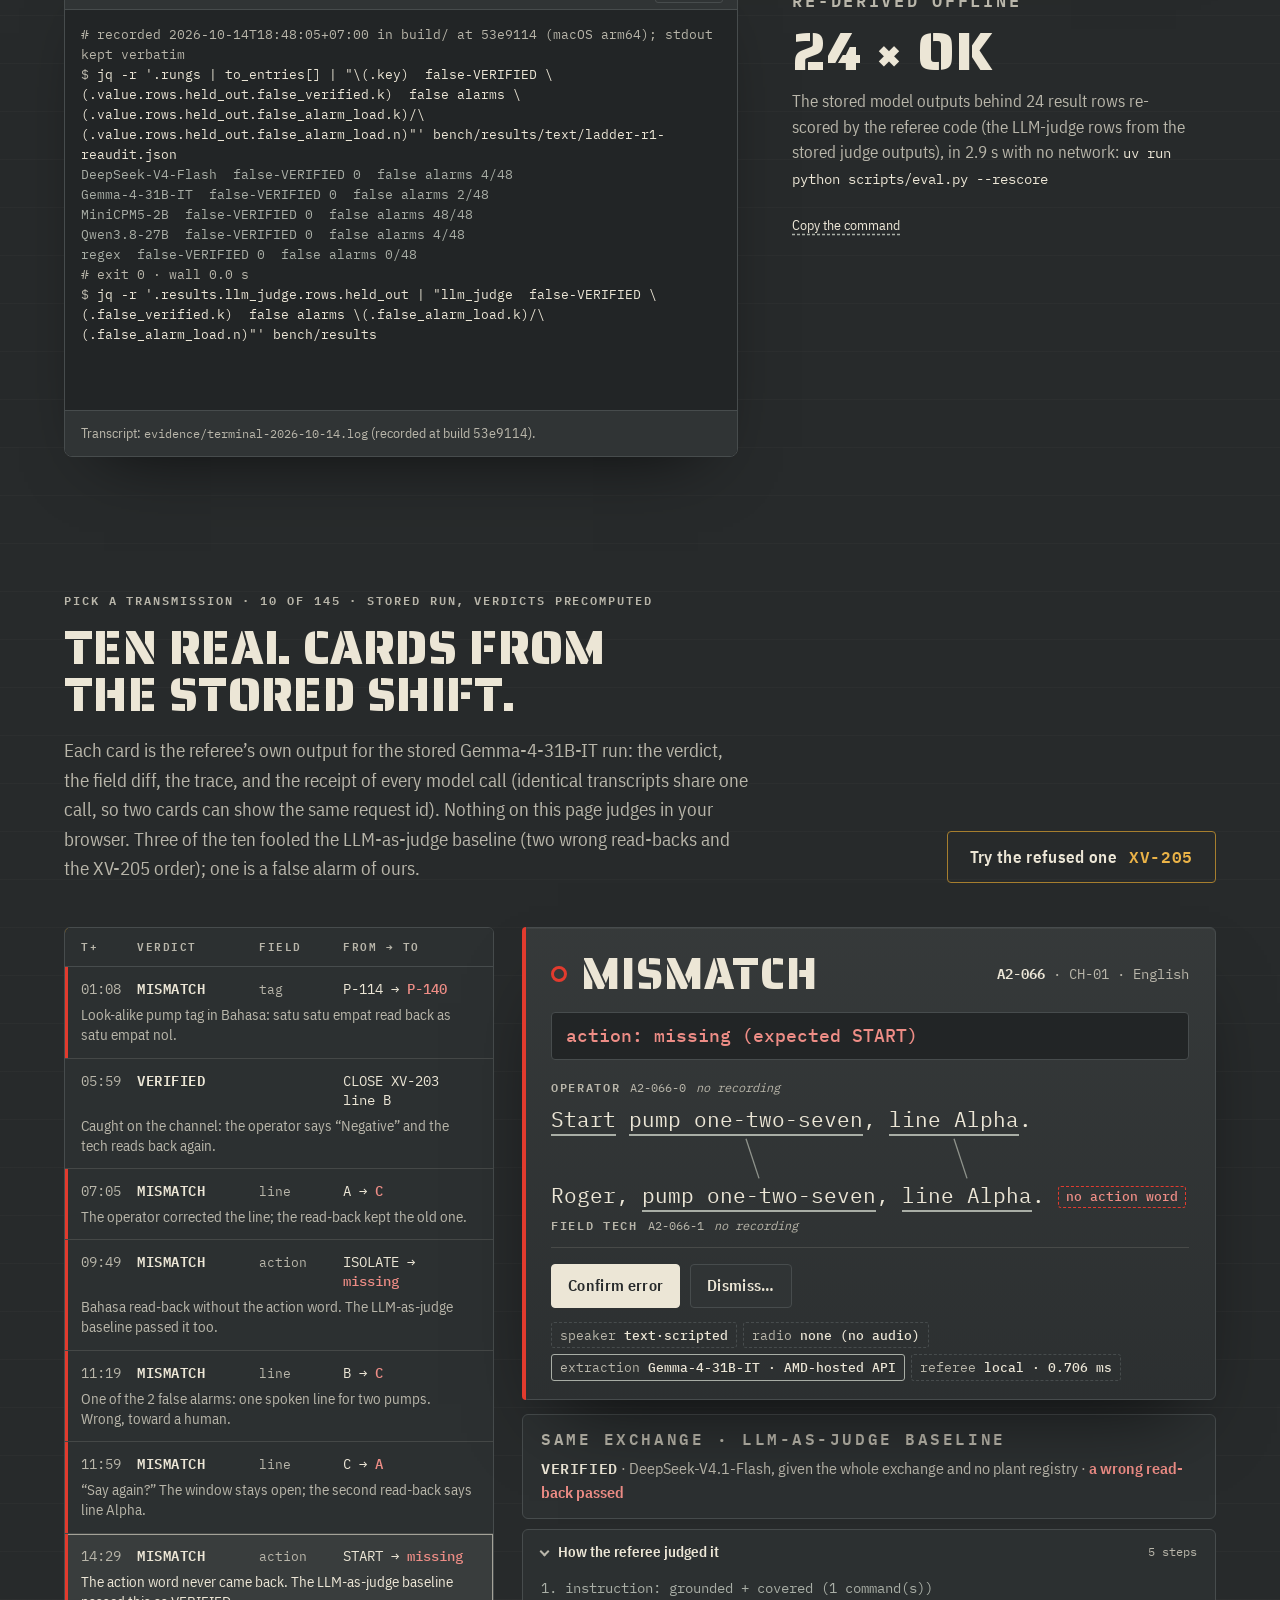
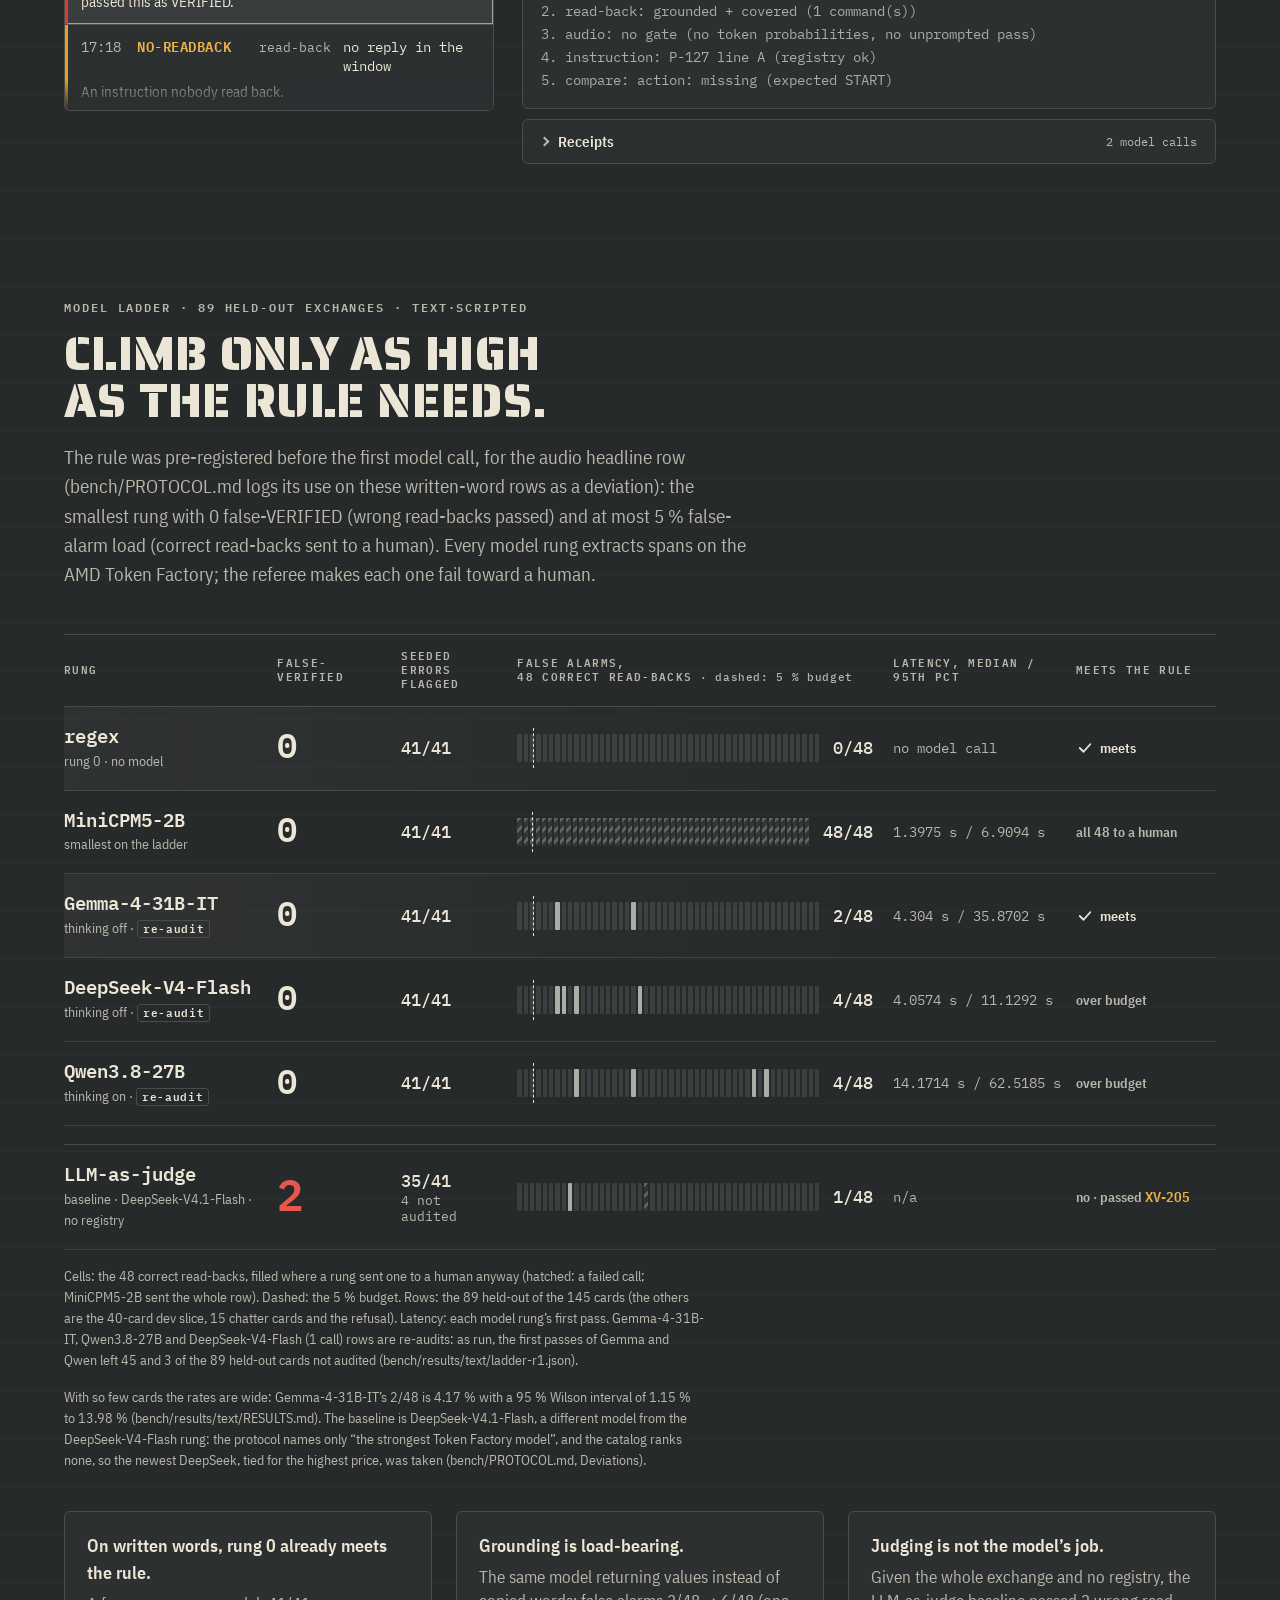
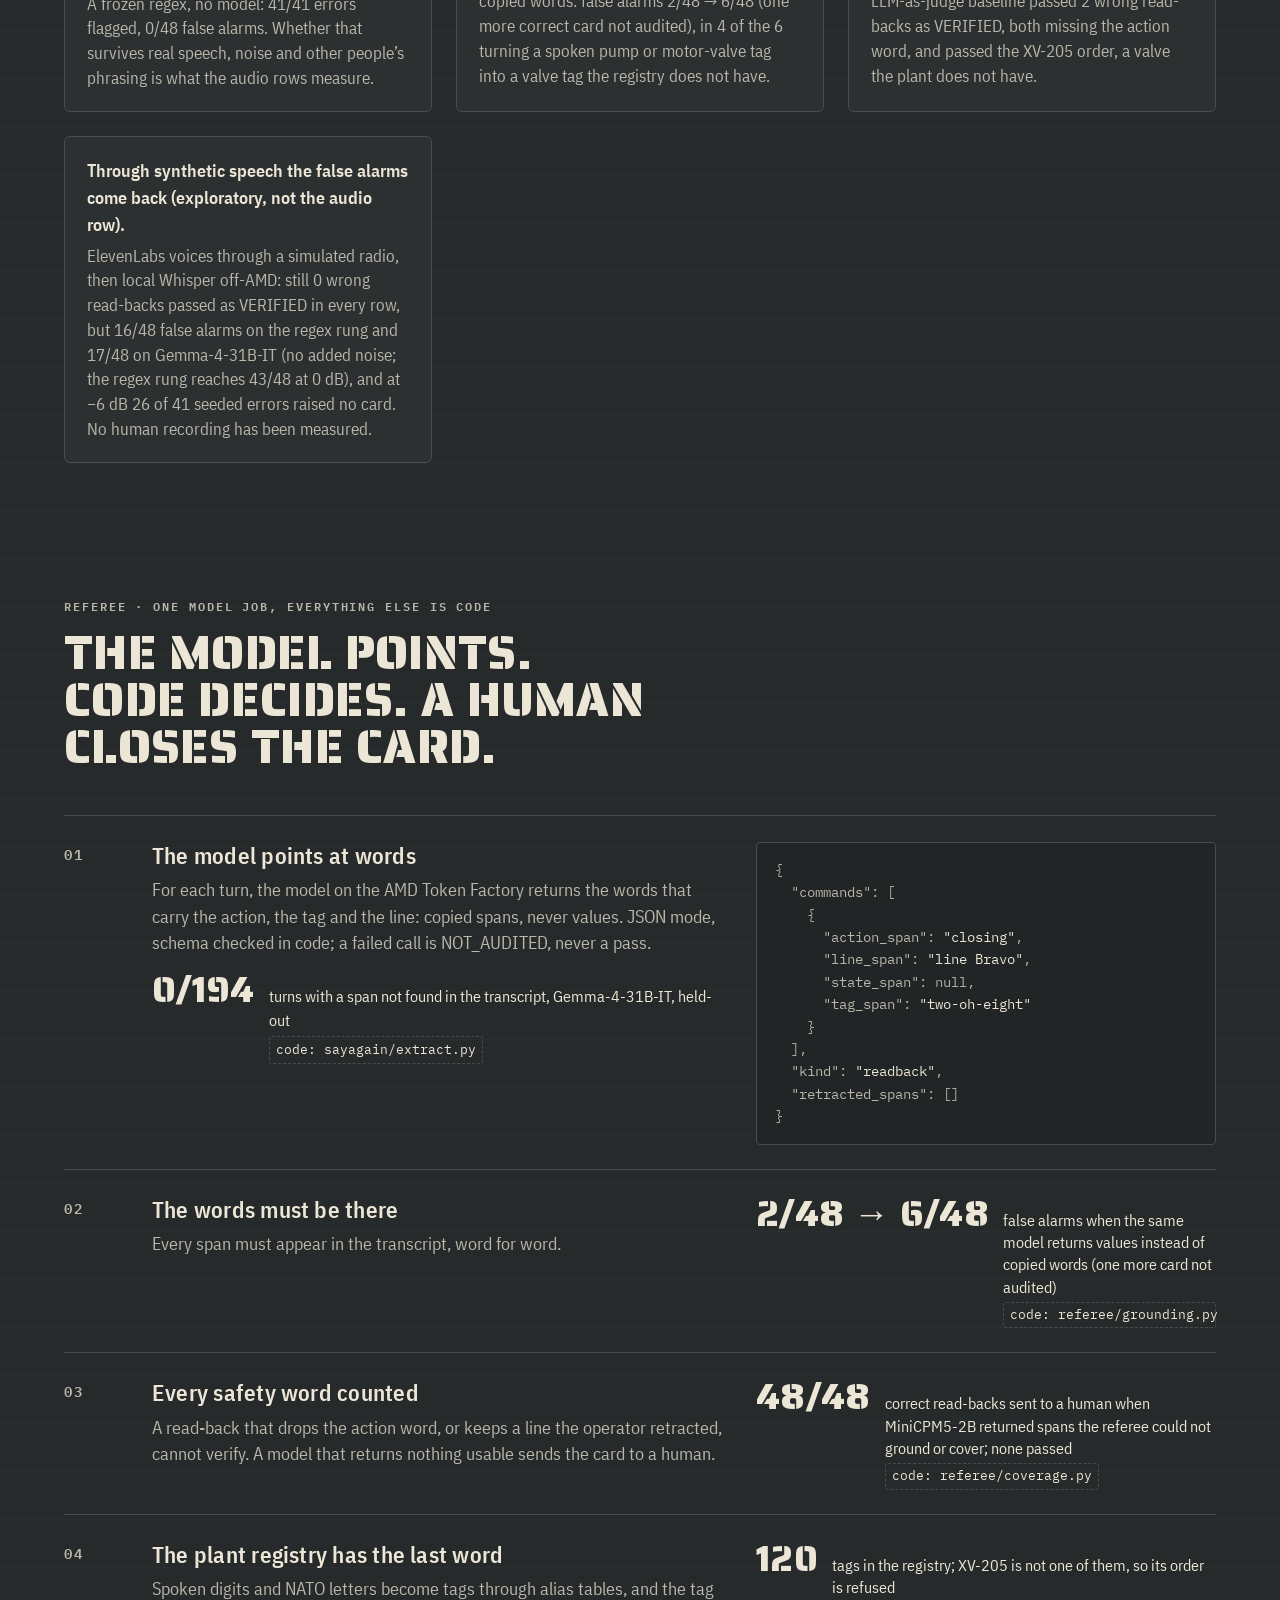
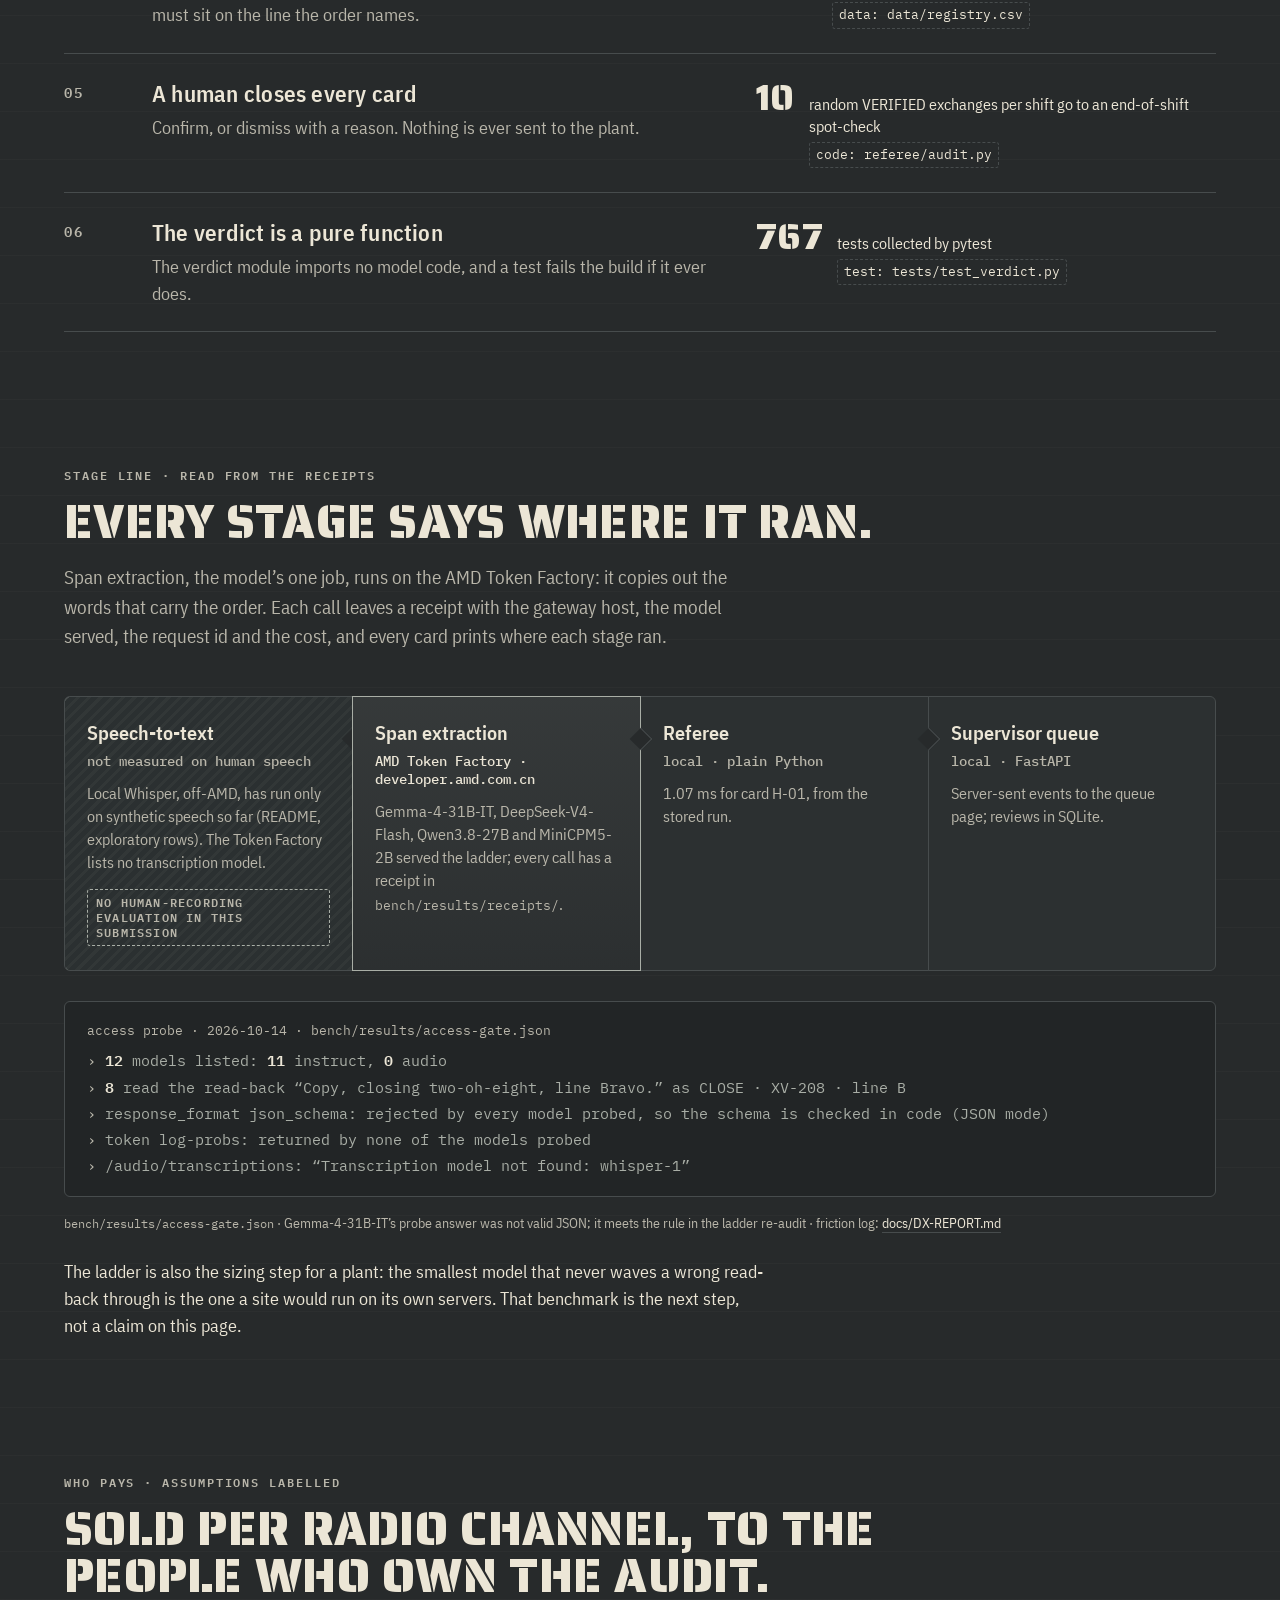
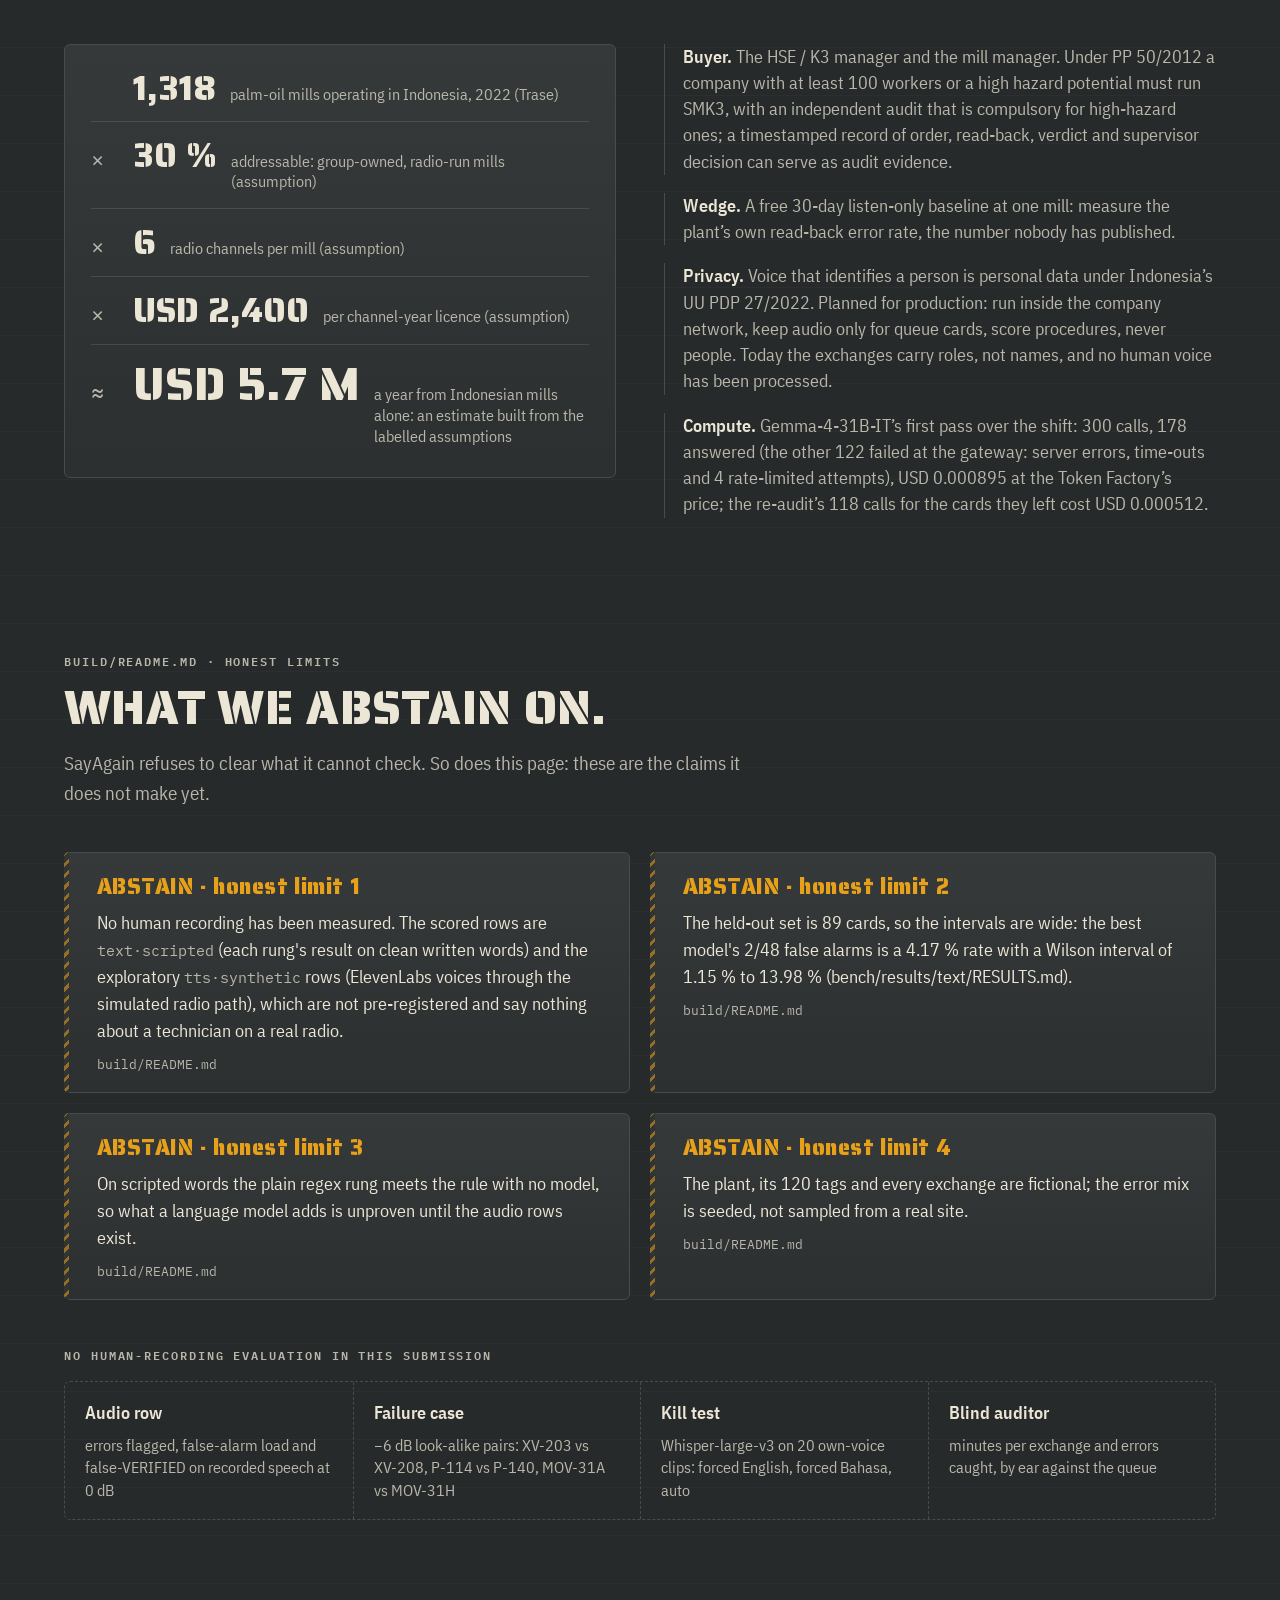
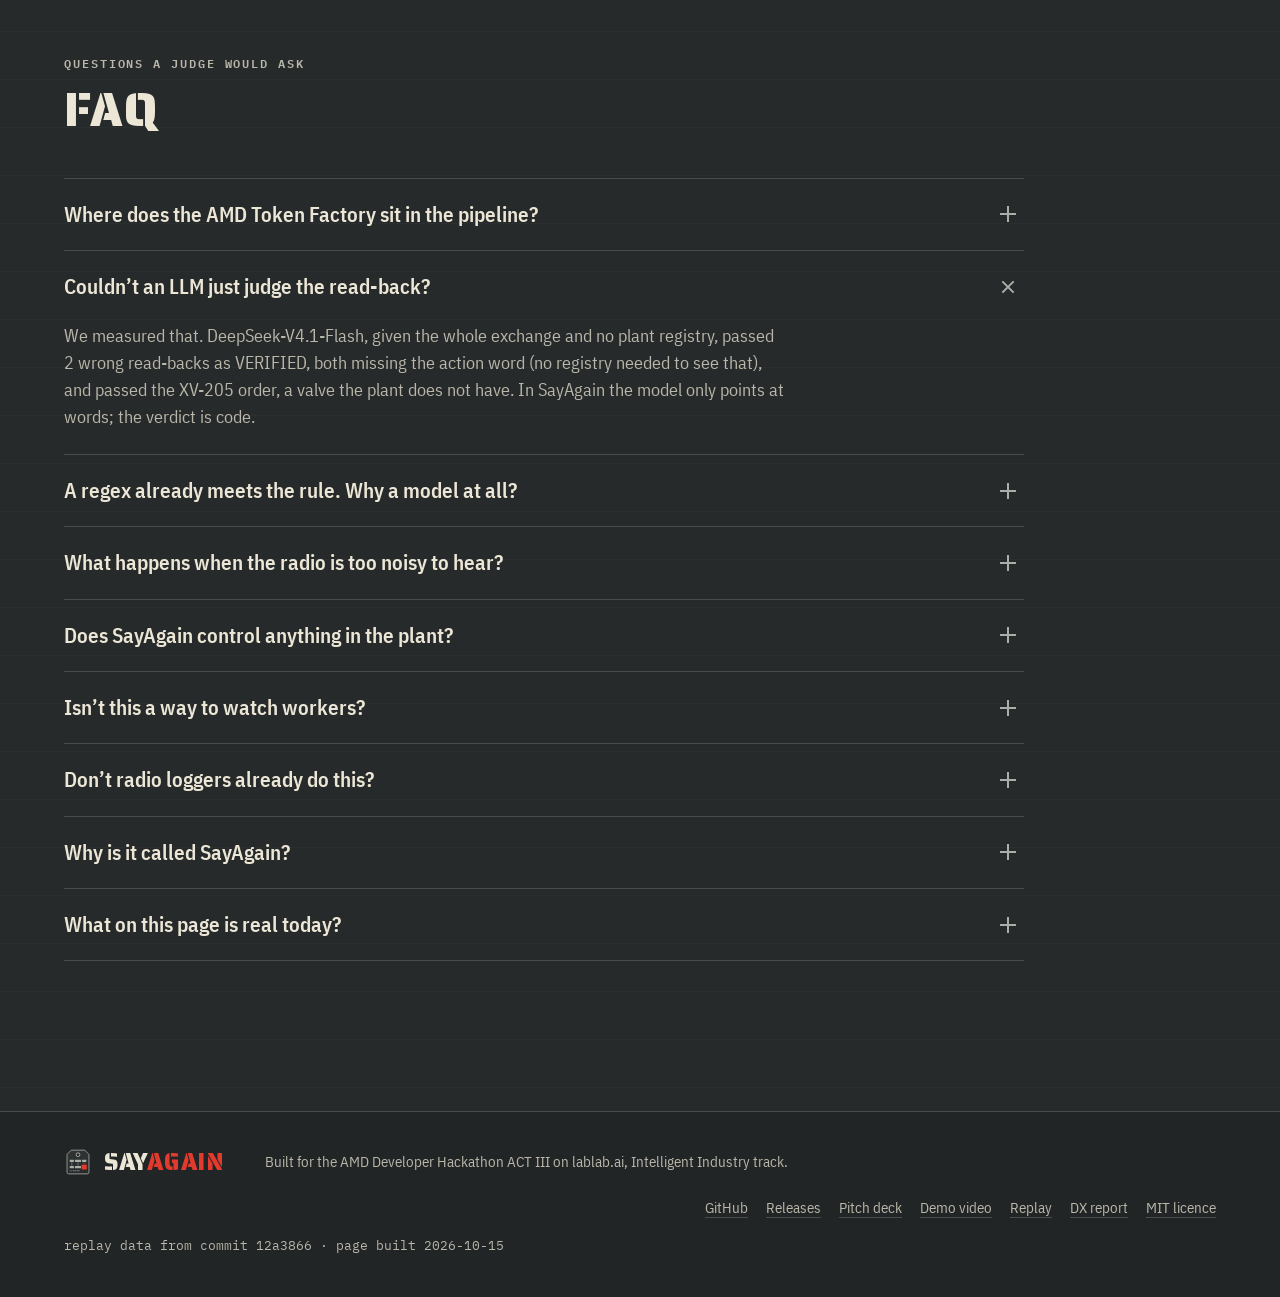
==== commit e133daf0: "fix(landing): drop the Release button from the hero — the version is metadata (footer, deck footers," ====
--- a/docs/index.html
+++ b/docs/index.html
@@ -170,7 +170,6 @@
 <div class="cta">
 <a class="btn lg" href="https://github.com/edycutjong/sayagain"><svg class="gh" viewBox="0 0 24 24" aria-hidden="true"><path d="M12 2a10 10 0 0 0-3.2 19.5c.5.1.7-.2.7-.5v-1.8c-2.8.6-3.4-1.2-3.4-1.2-.5-1.1-1.1-1.5-1.1-1.5-.9-.6.1-.6.1-.6 1 .1 1.5 1 1.5 1 .9 1.5 2.4 1.1 2.9.8.1-.7.4-1.1.6-1.3-2.2-.3-4.6-1.1-4.6-5a3.9 3.9 0 0 1 1-2.7c-.1-.2-.4-1.3.1-2.7 0 0 .8-.3 2.7 1a9.4 9.4 0 0 1 5 0c1.9-1.3 2.7-1 2.7-1 .5 1.4.2 2.5.1 2.7a3.9 3.9 0 0 1 1 2.7c0 3.9-2.4 4.7-4.6 5 .4.3.7.9.7 1.9V21c0 .3.2.6.7.5A10 10 0 0 0 12 2z"/></svg>GitHub</a>
 <a class="btn lg" href="pitch/"><svg viewBox="0 0 24 24" aria-hidden="true"><path d="M3 4h18v12H3zM12 16v4M8 20h8"/></svg>Pitch deck</a>
-<a class="btn lg" href="https://github.com/edycutjong/sayagain/releases/latest" data-release><svg viewBox="0 0 24 24" aria-hidden="true"><path d="M3 12V4h8l10 10-8 8z"/><circle cx="7.5" cy="8.5" r="1.5"/></svg><span data-rv>Releases</span></a>
 <a class="btn ink lg" href="replay/"><svg viewBox="0 0 24 24" aria-hidden="true"><path d="M4 12a8 8 0 1 0 3-6.2M4 4v4h4"/><path d="M10 9l5 3-5 3z"/></svg>Open the replay</a>
 </div>
 <div class="receipts" role="group" aria-label="Receipts">
